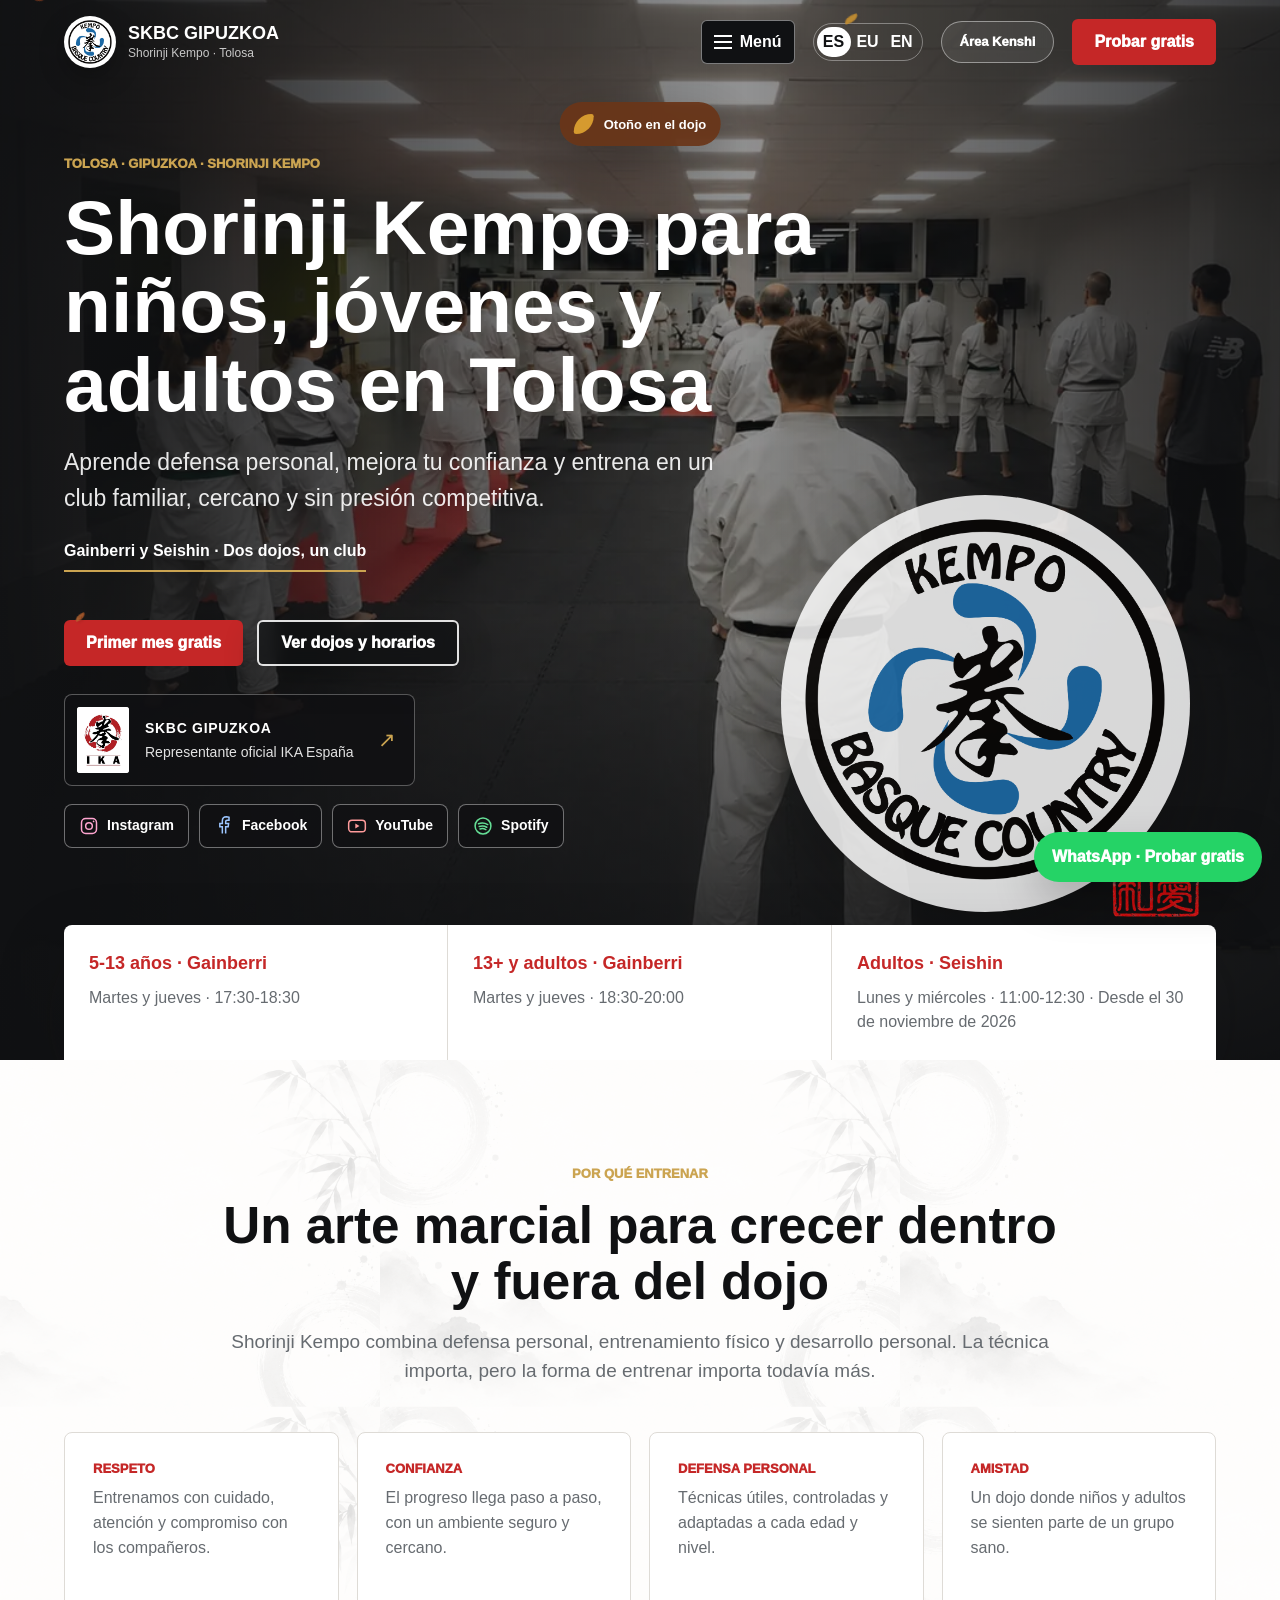
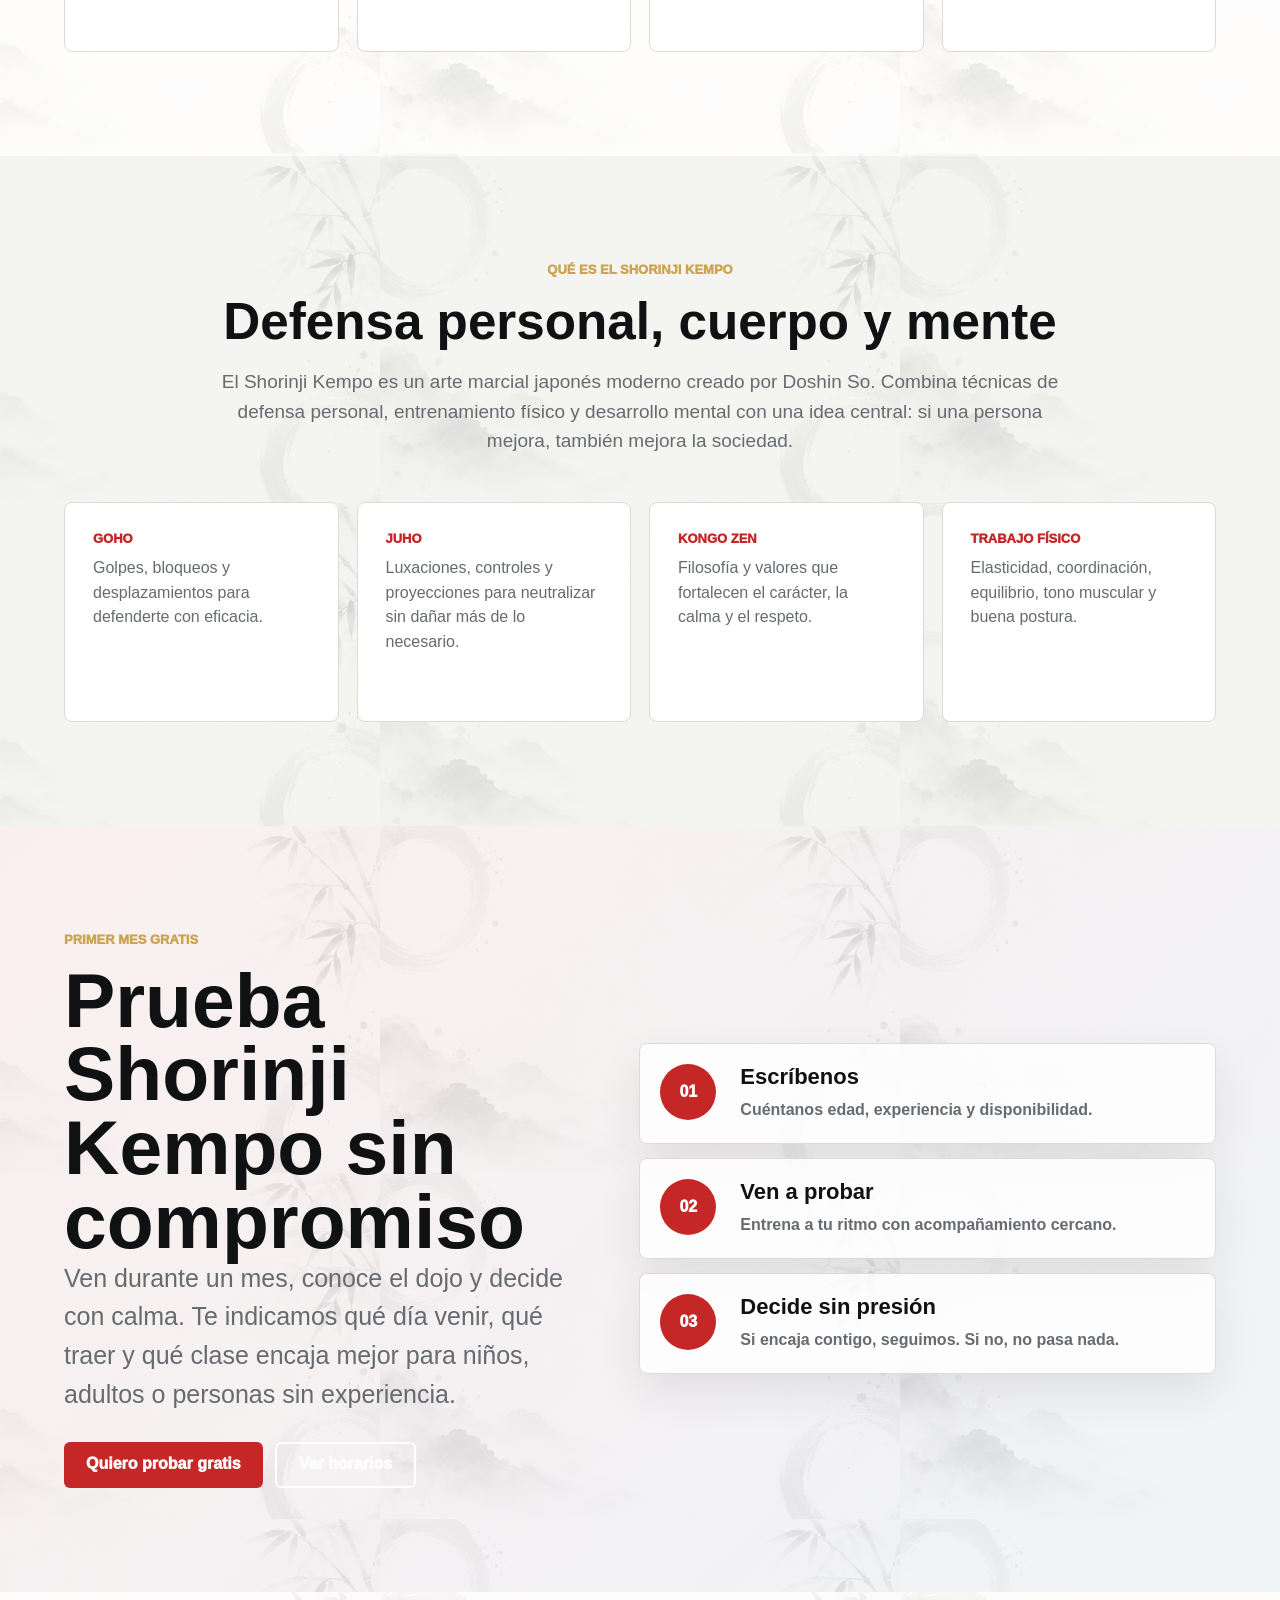
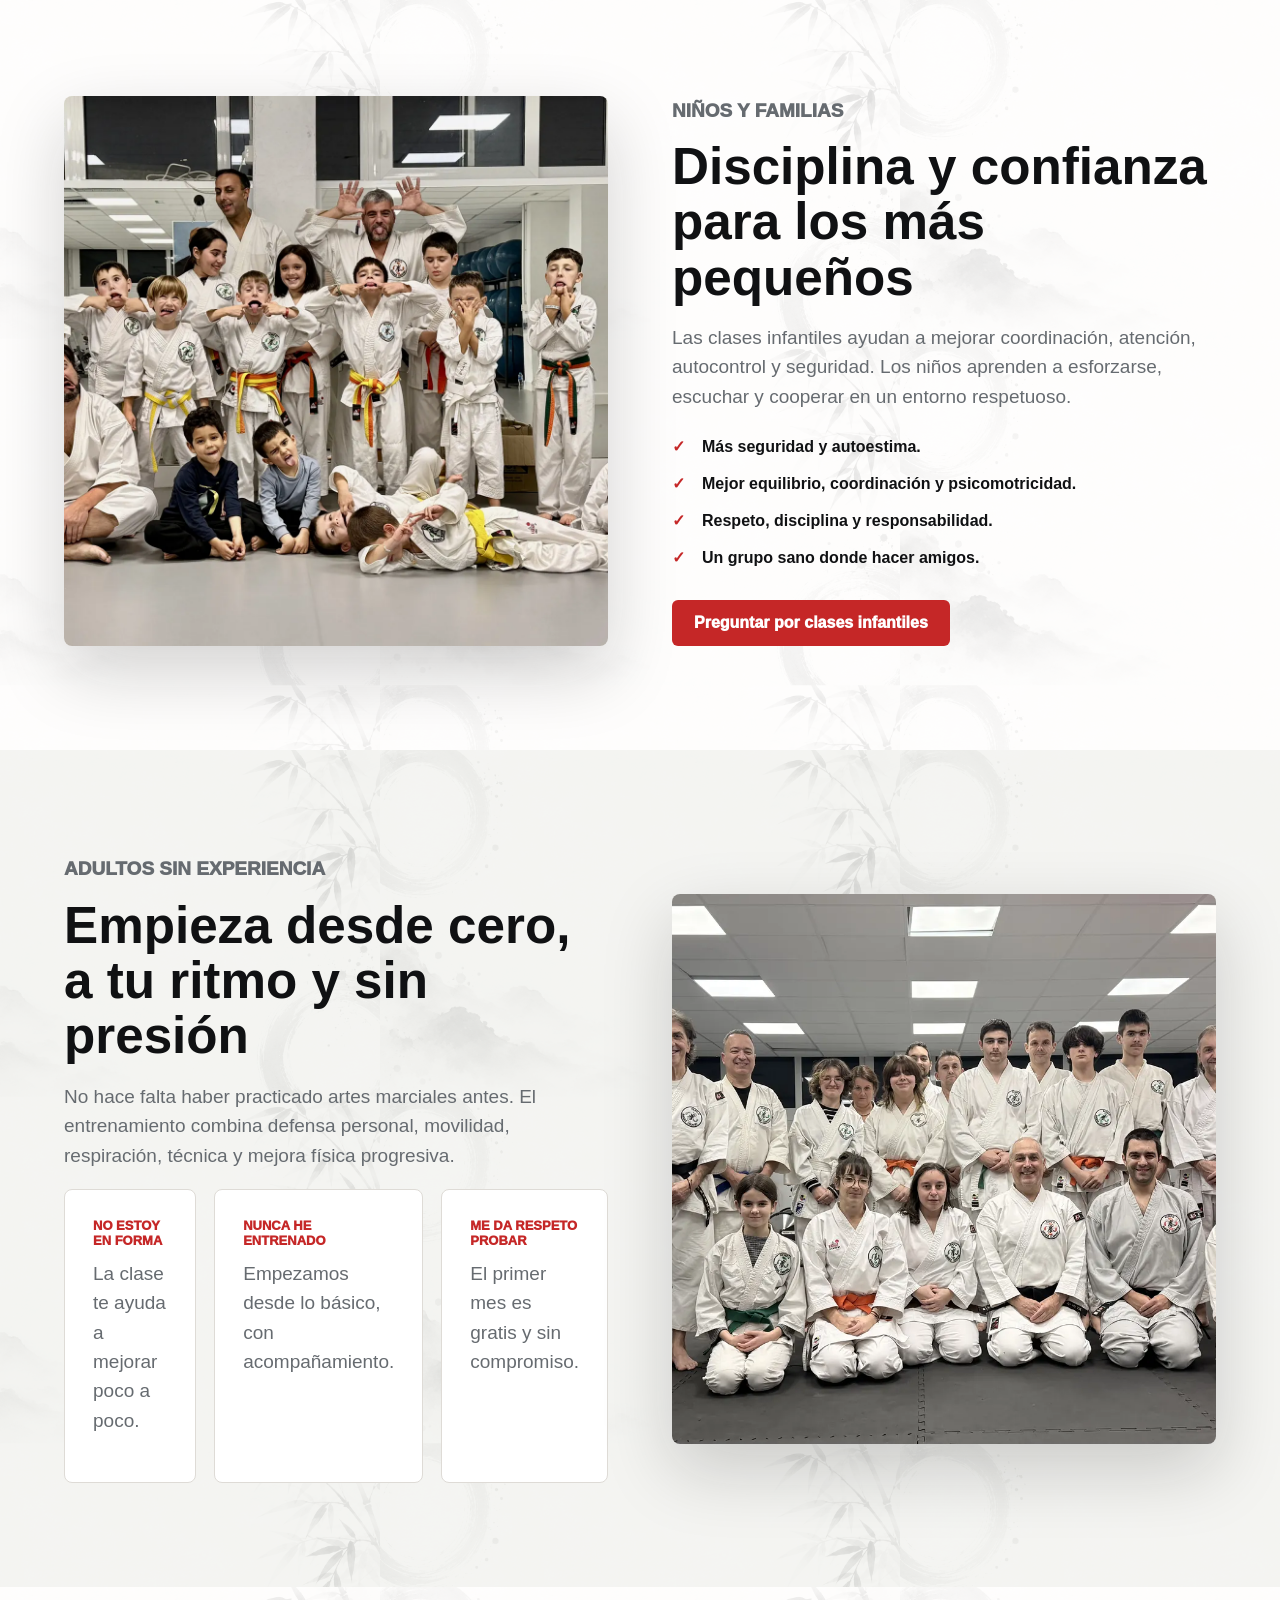
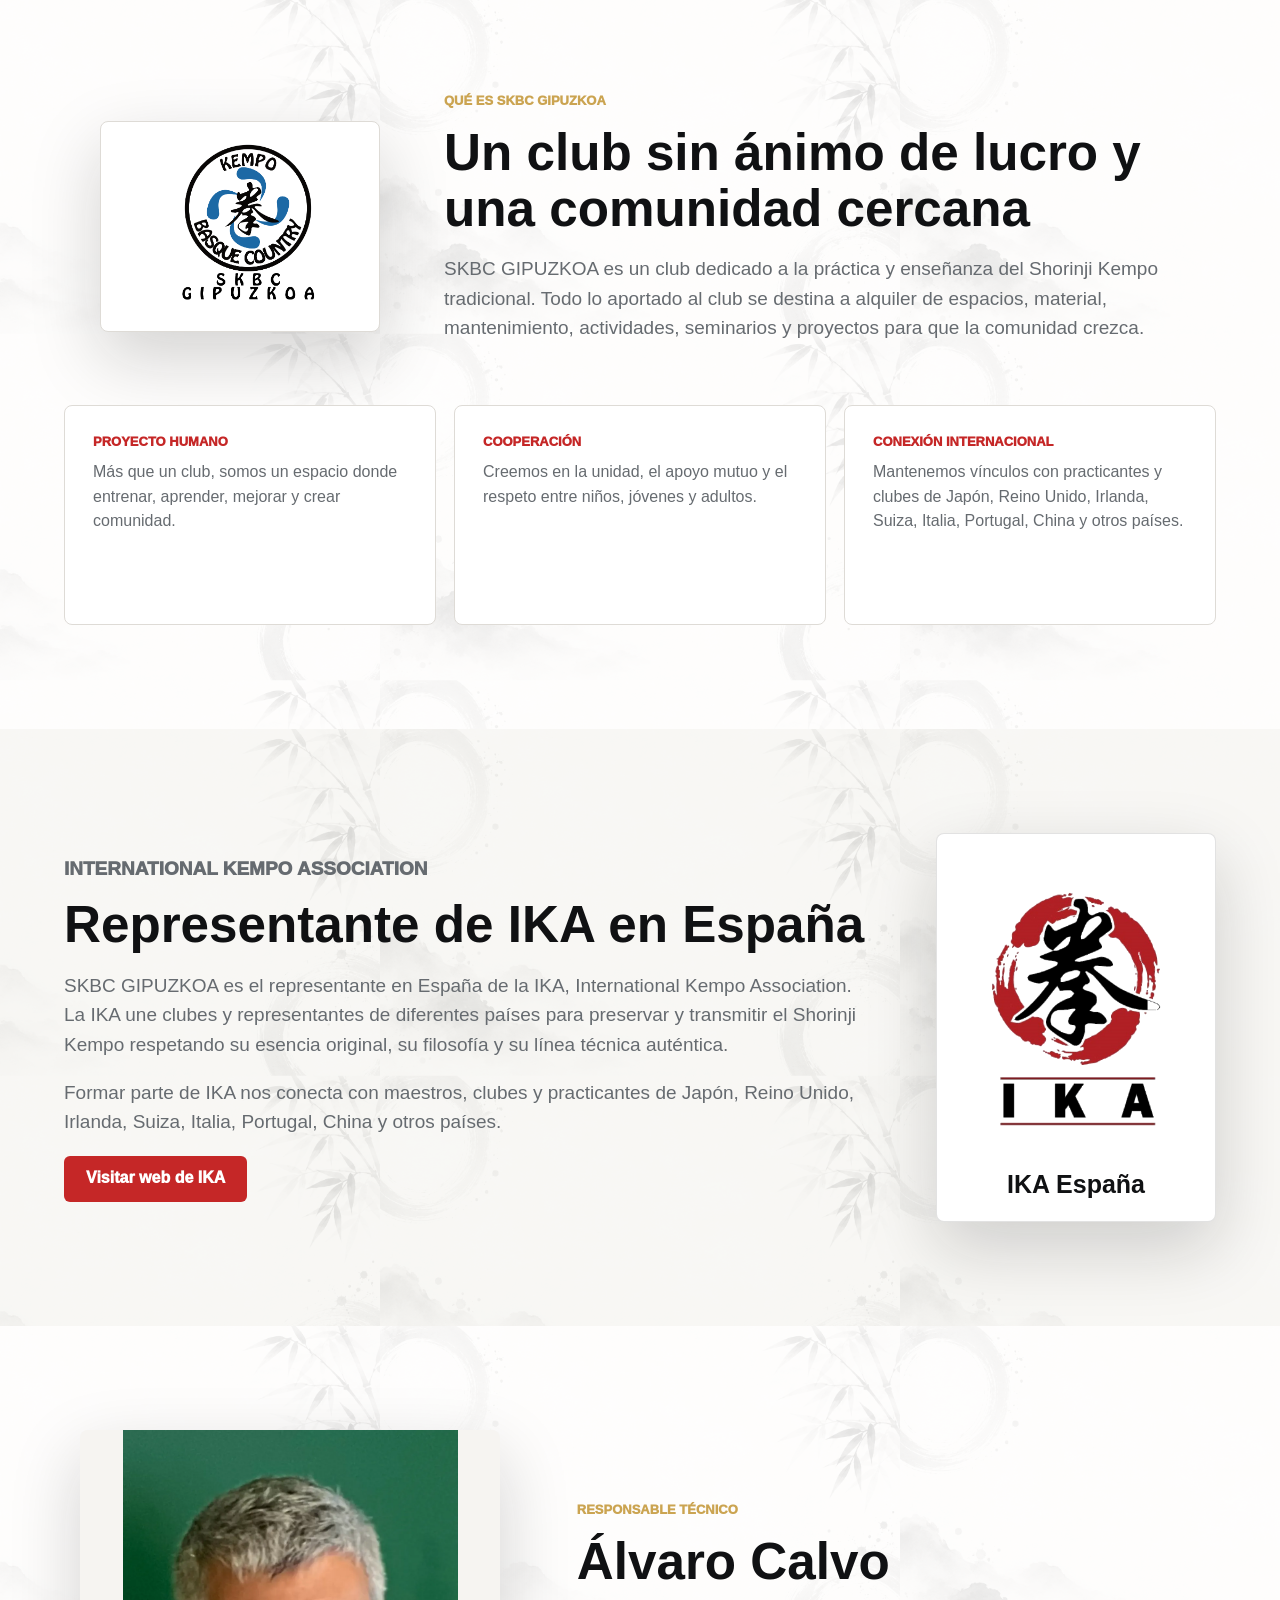
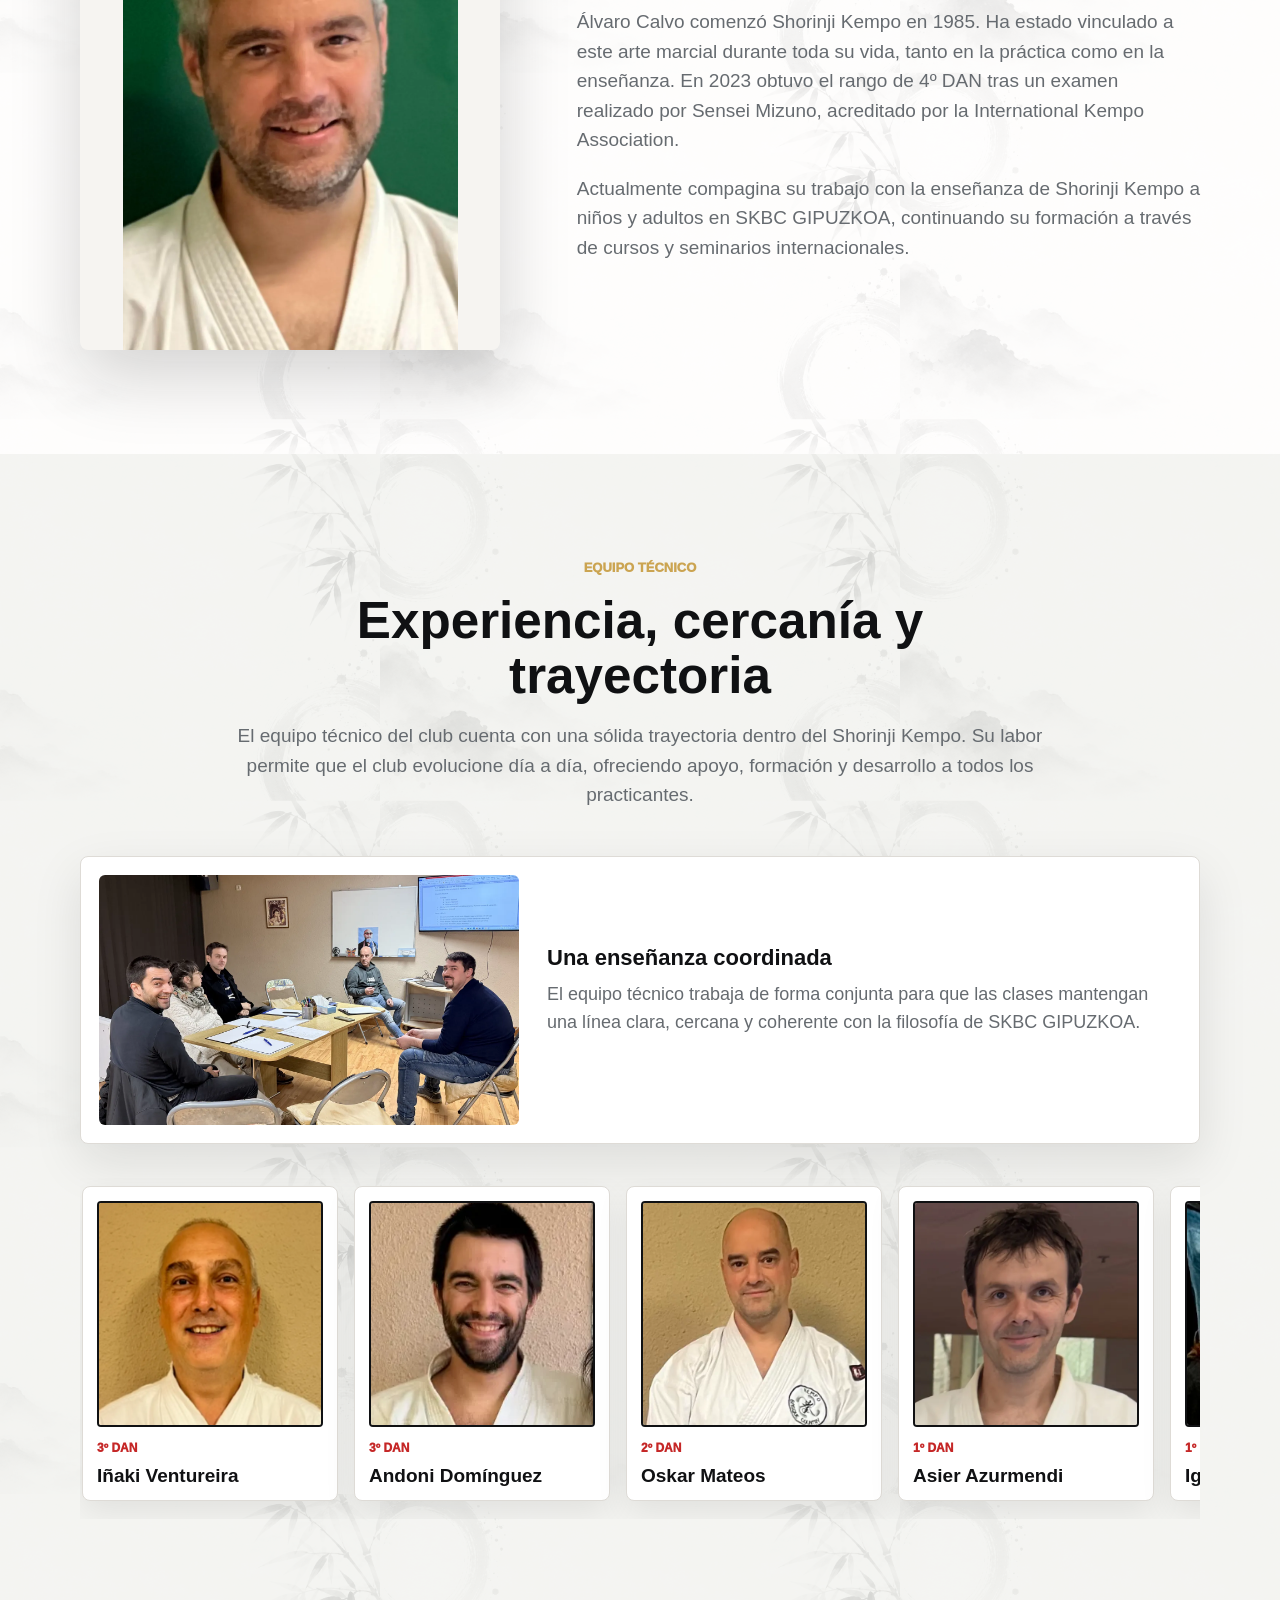
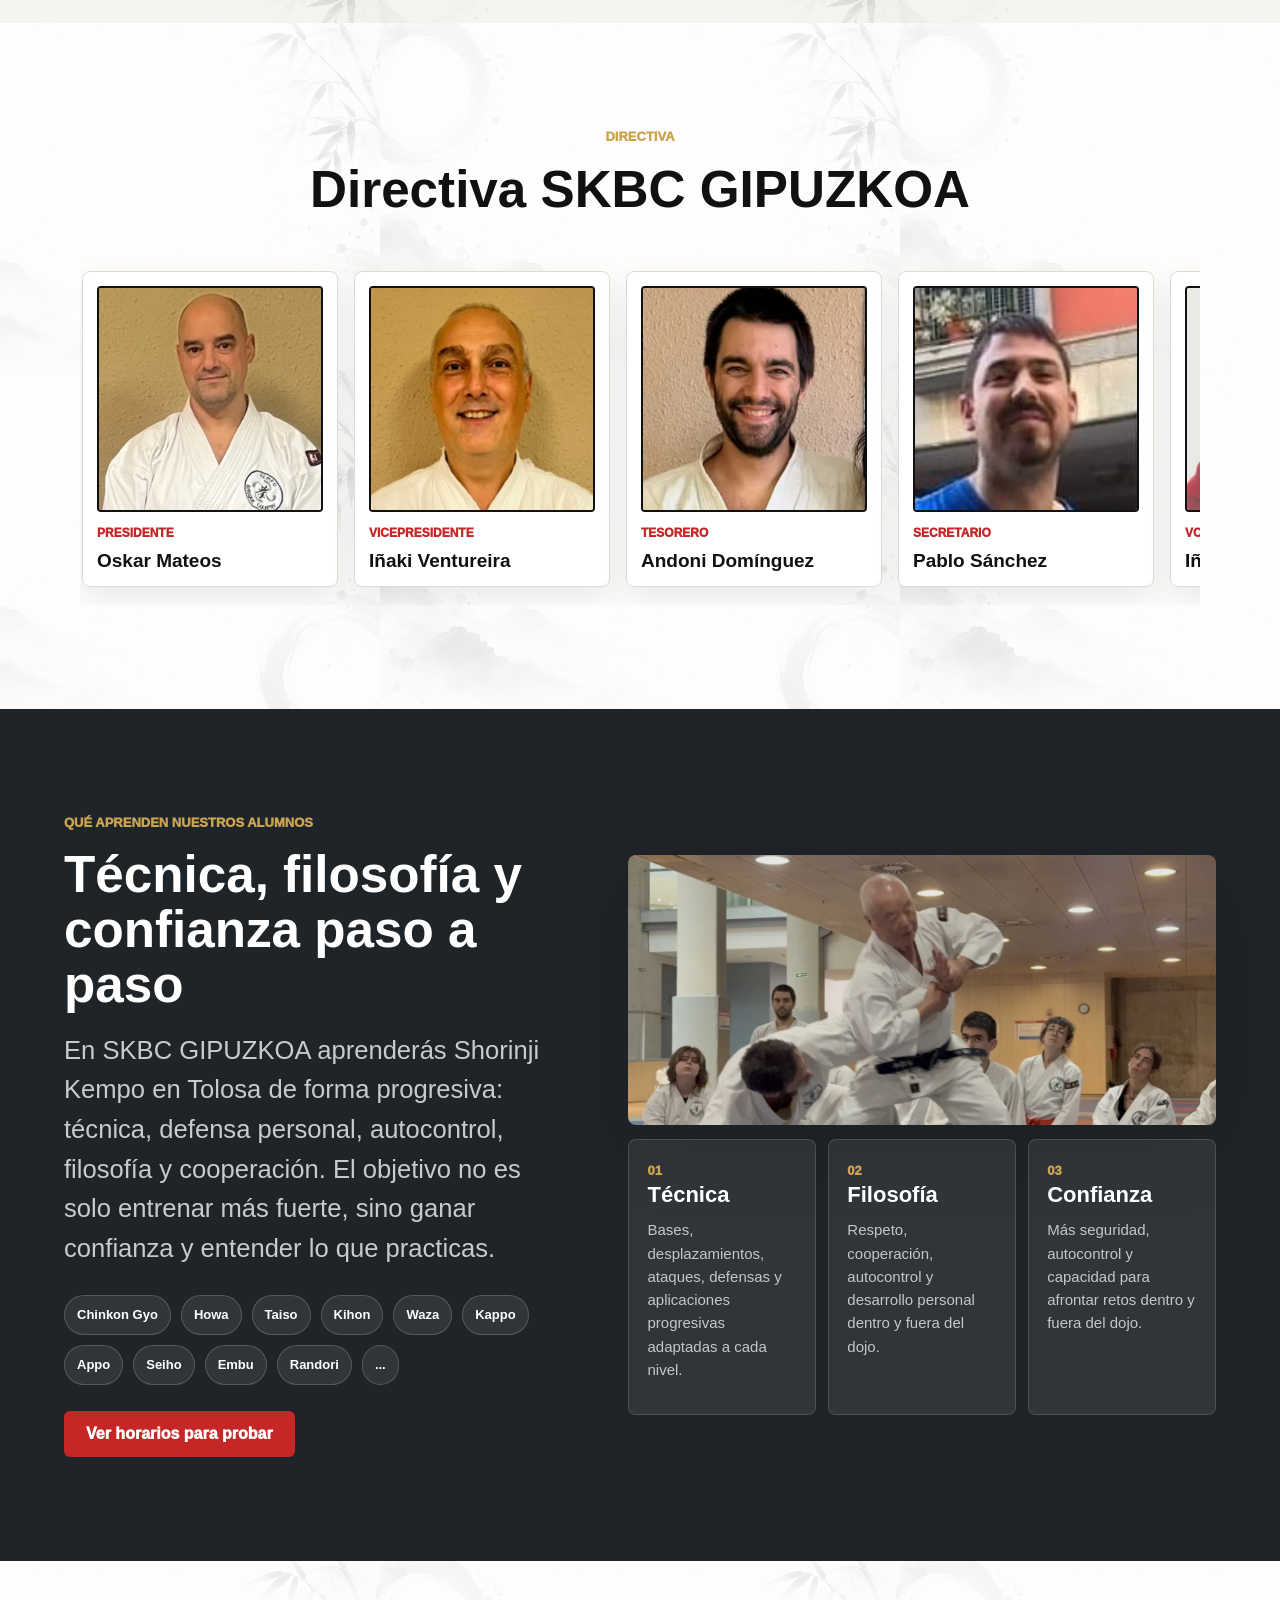
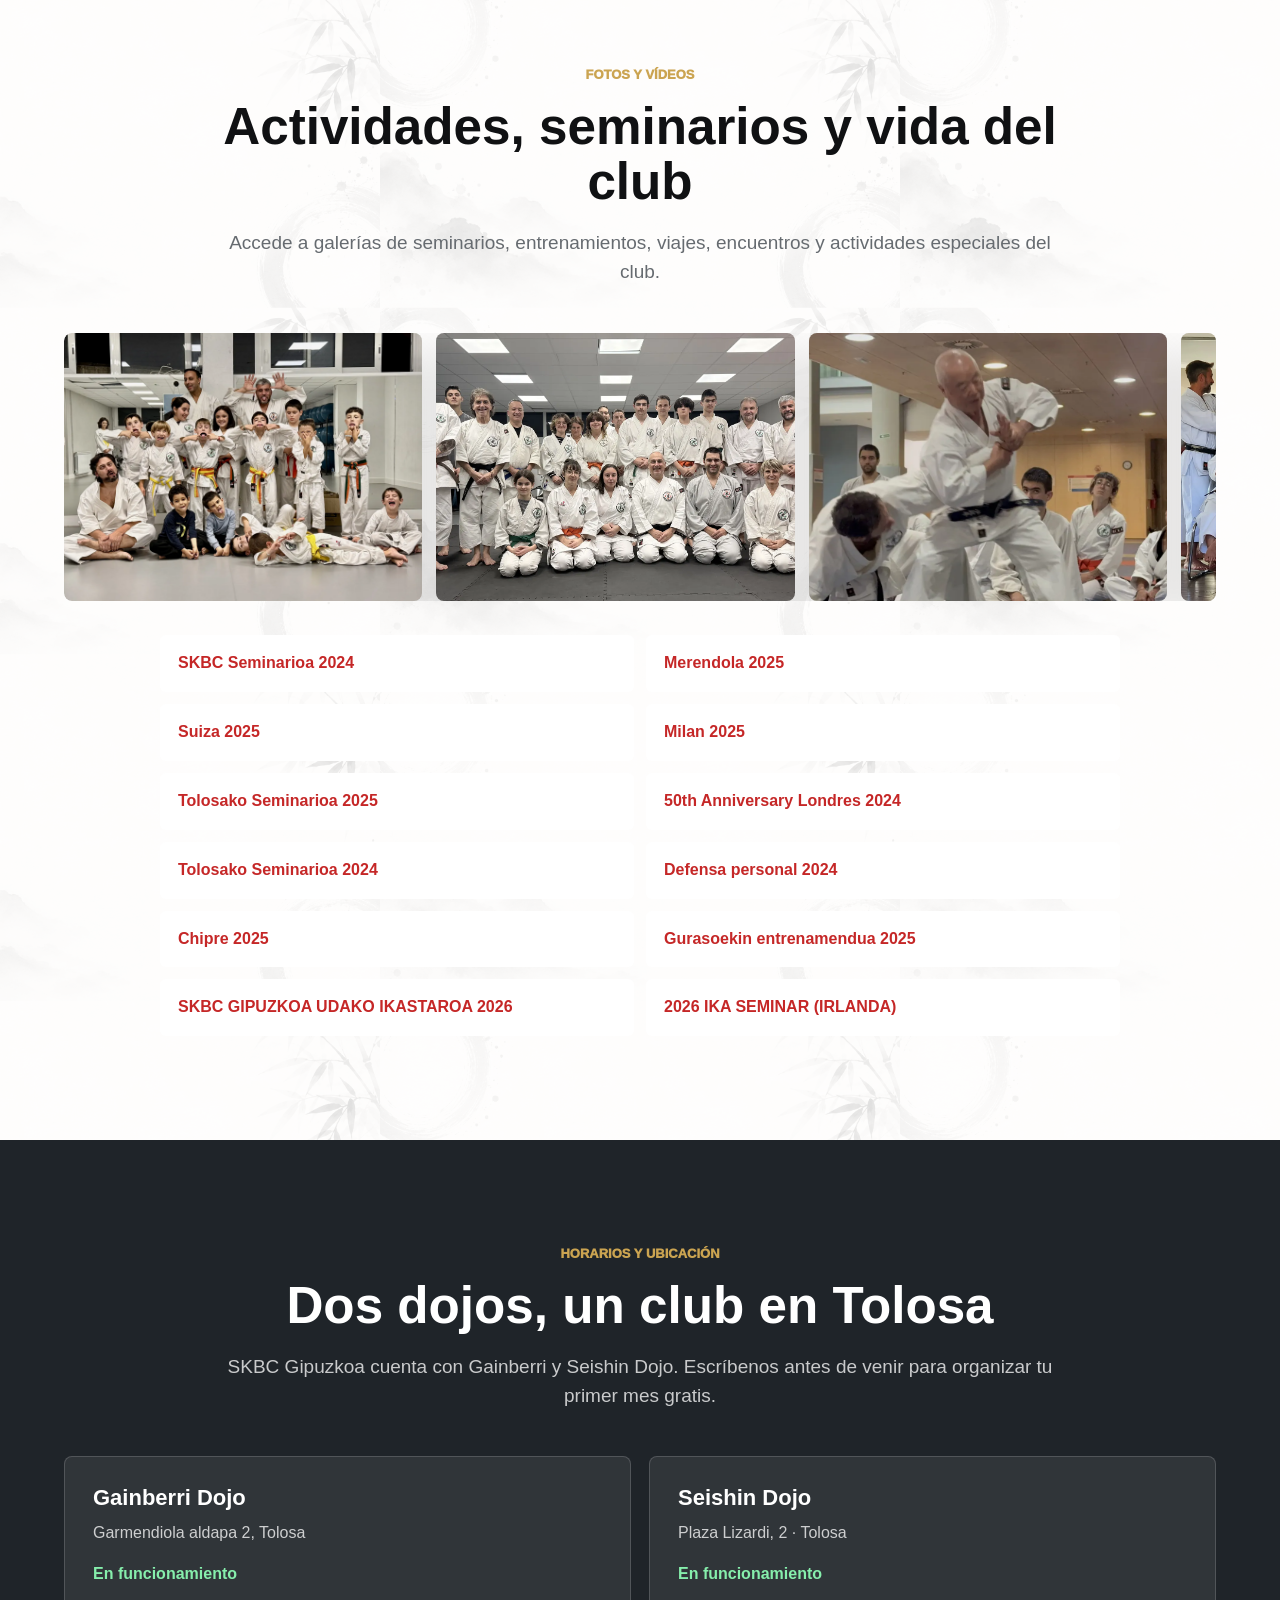
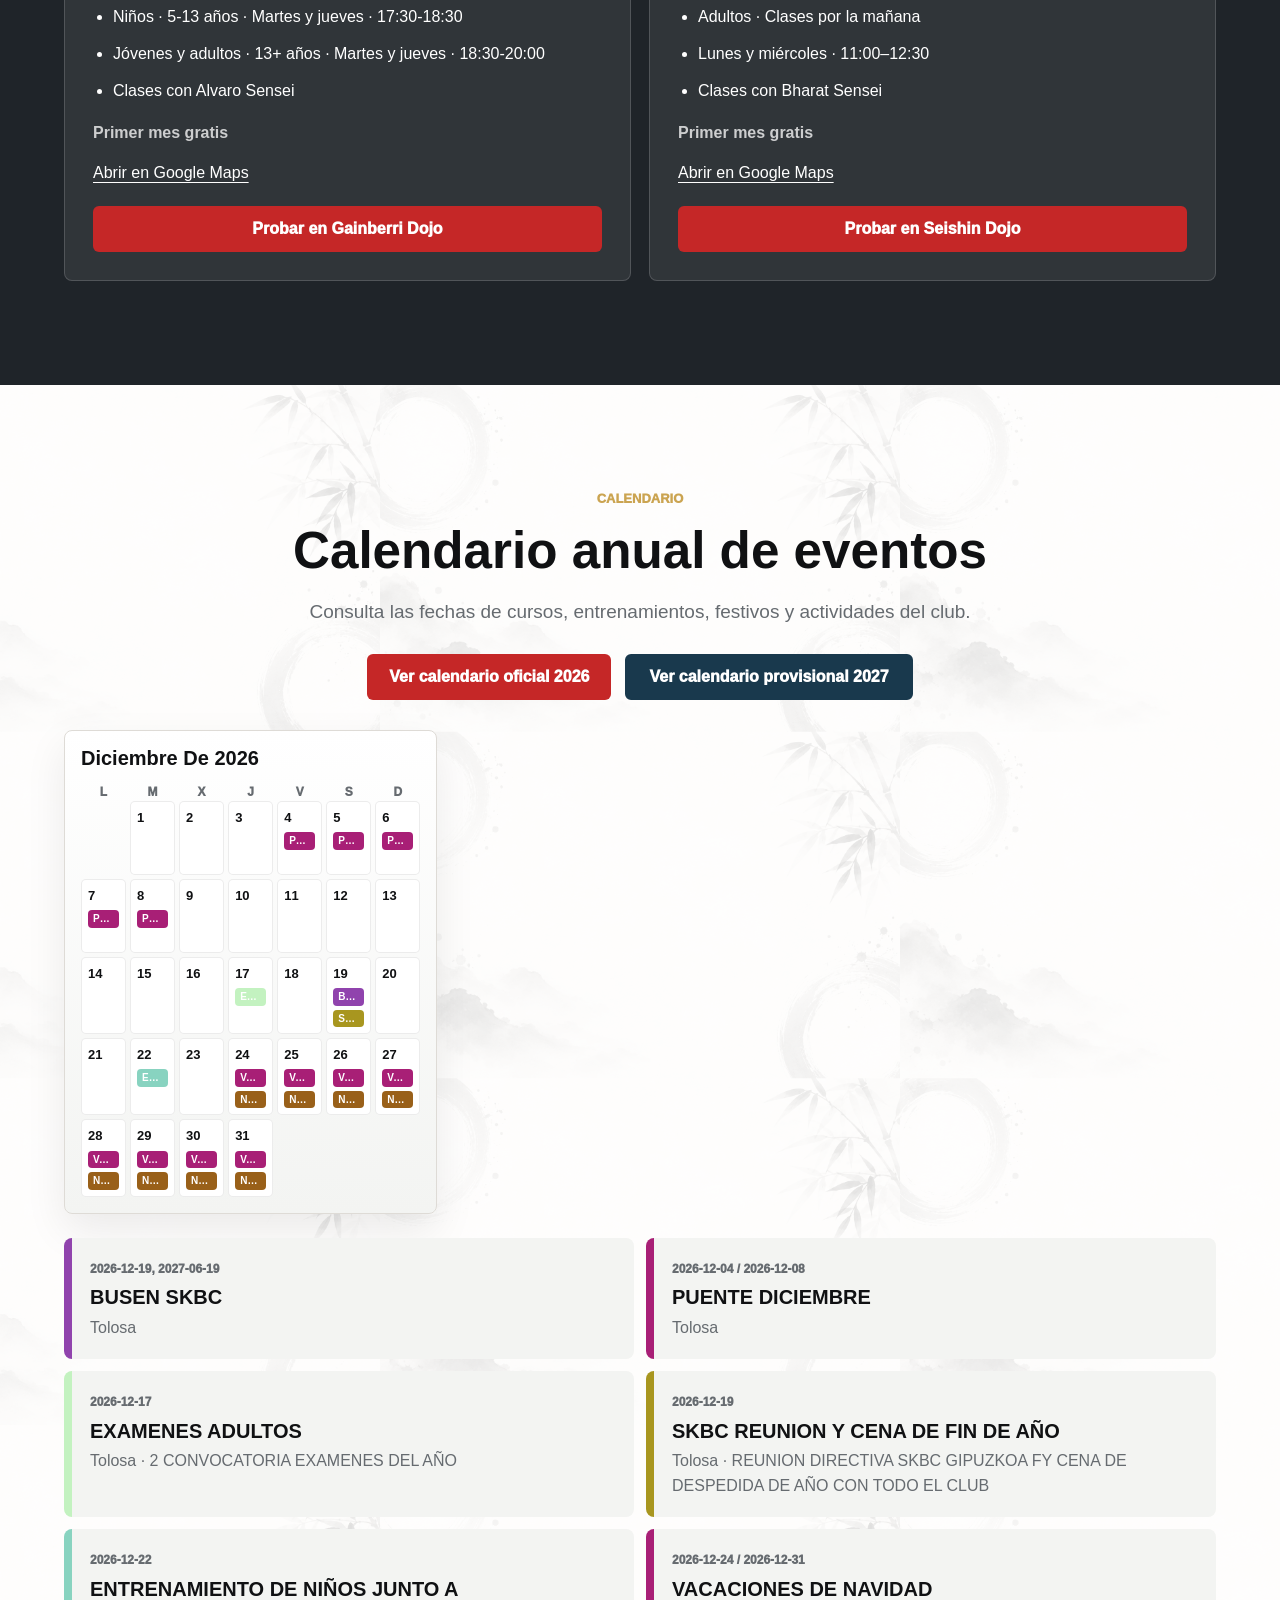
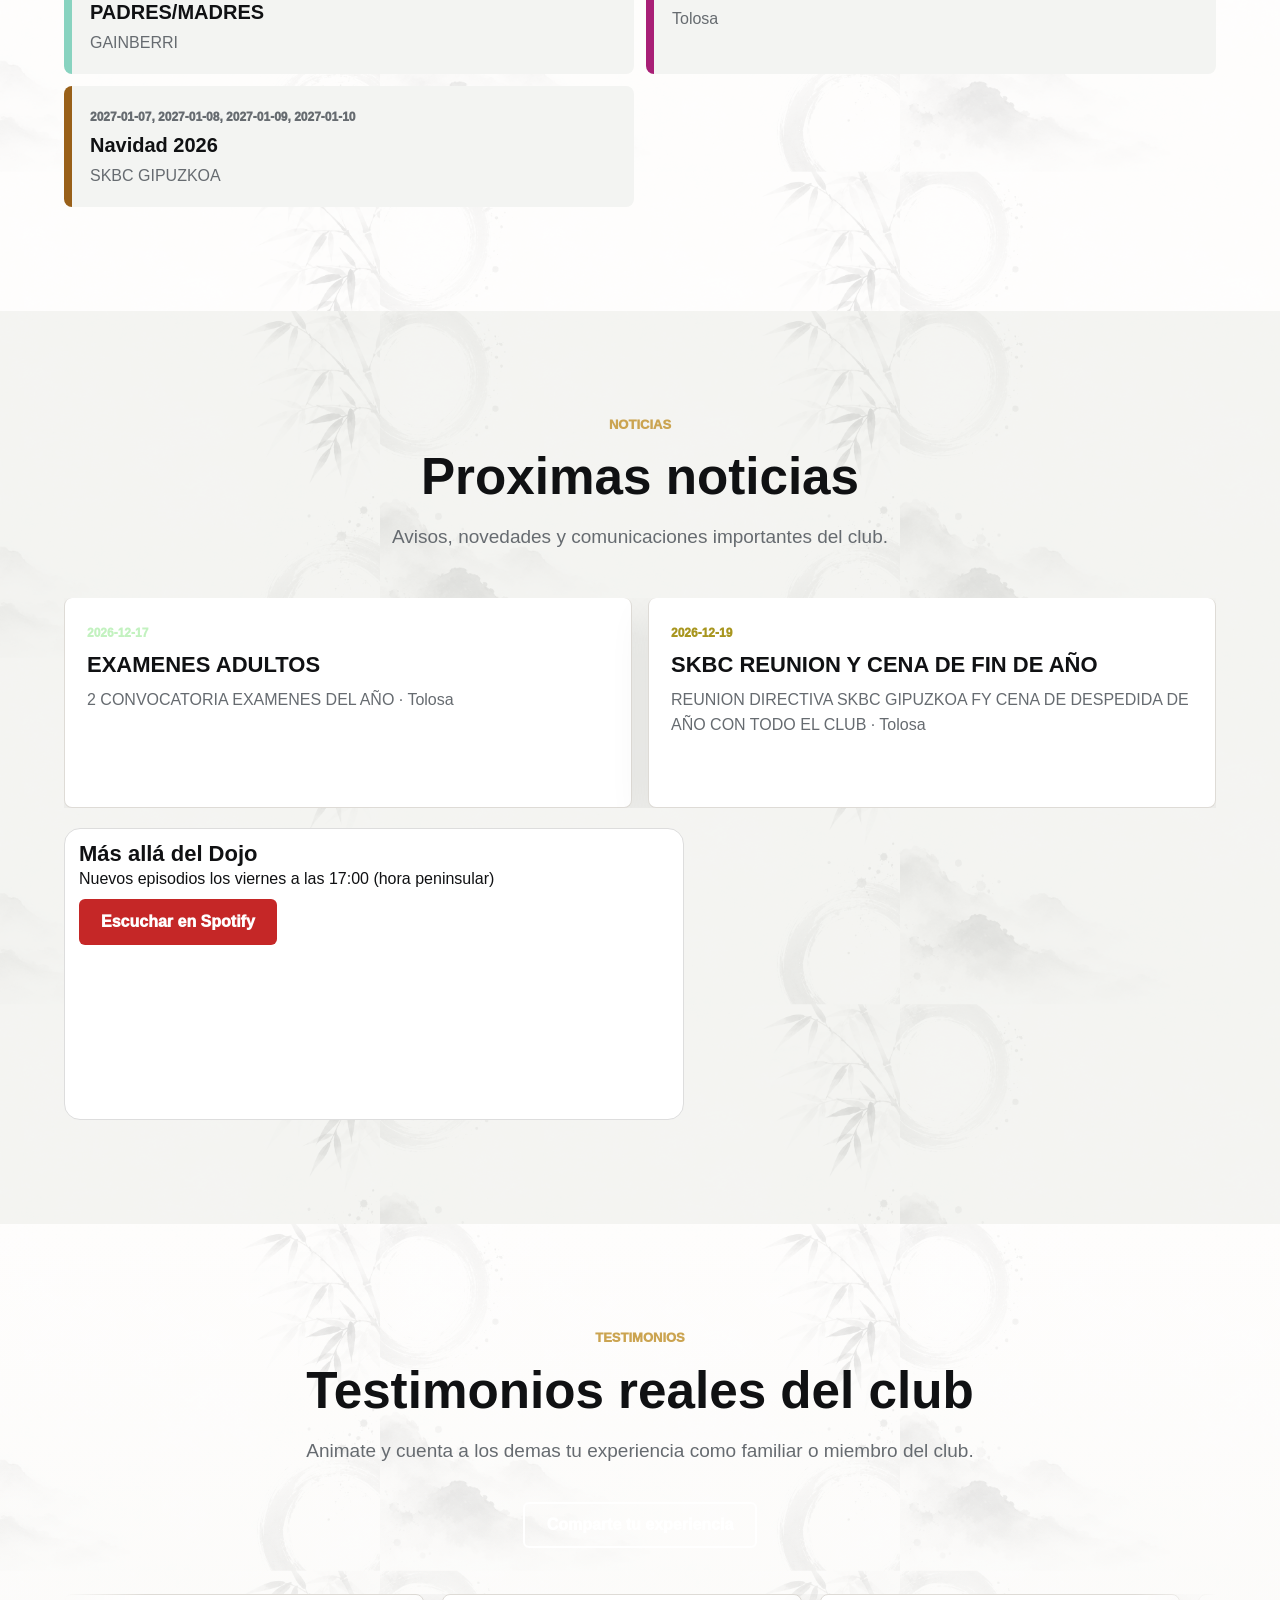
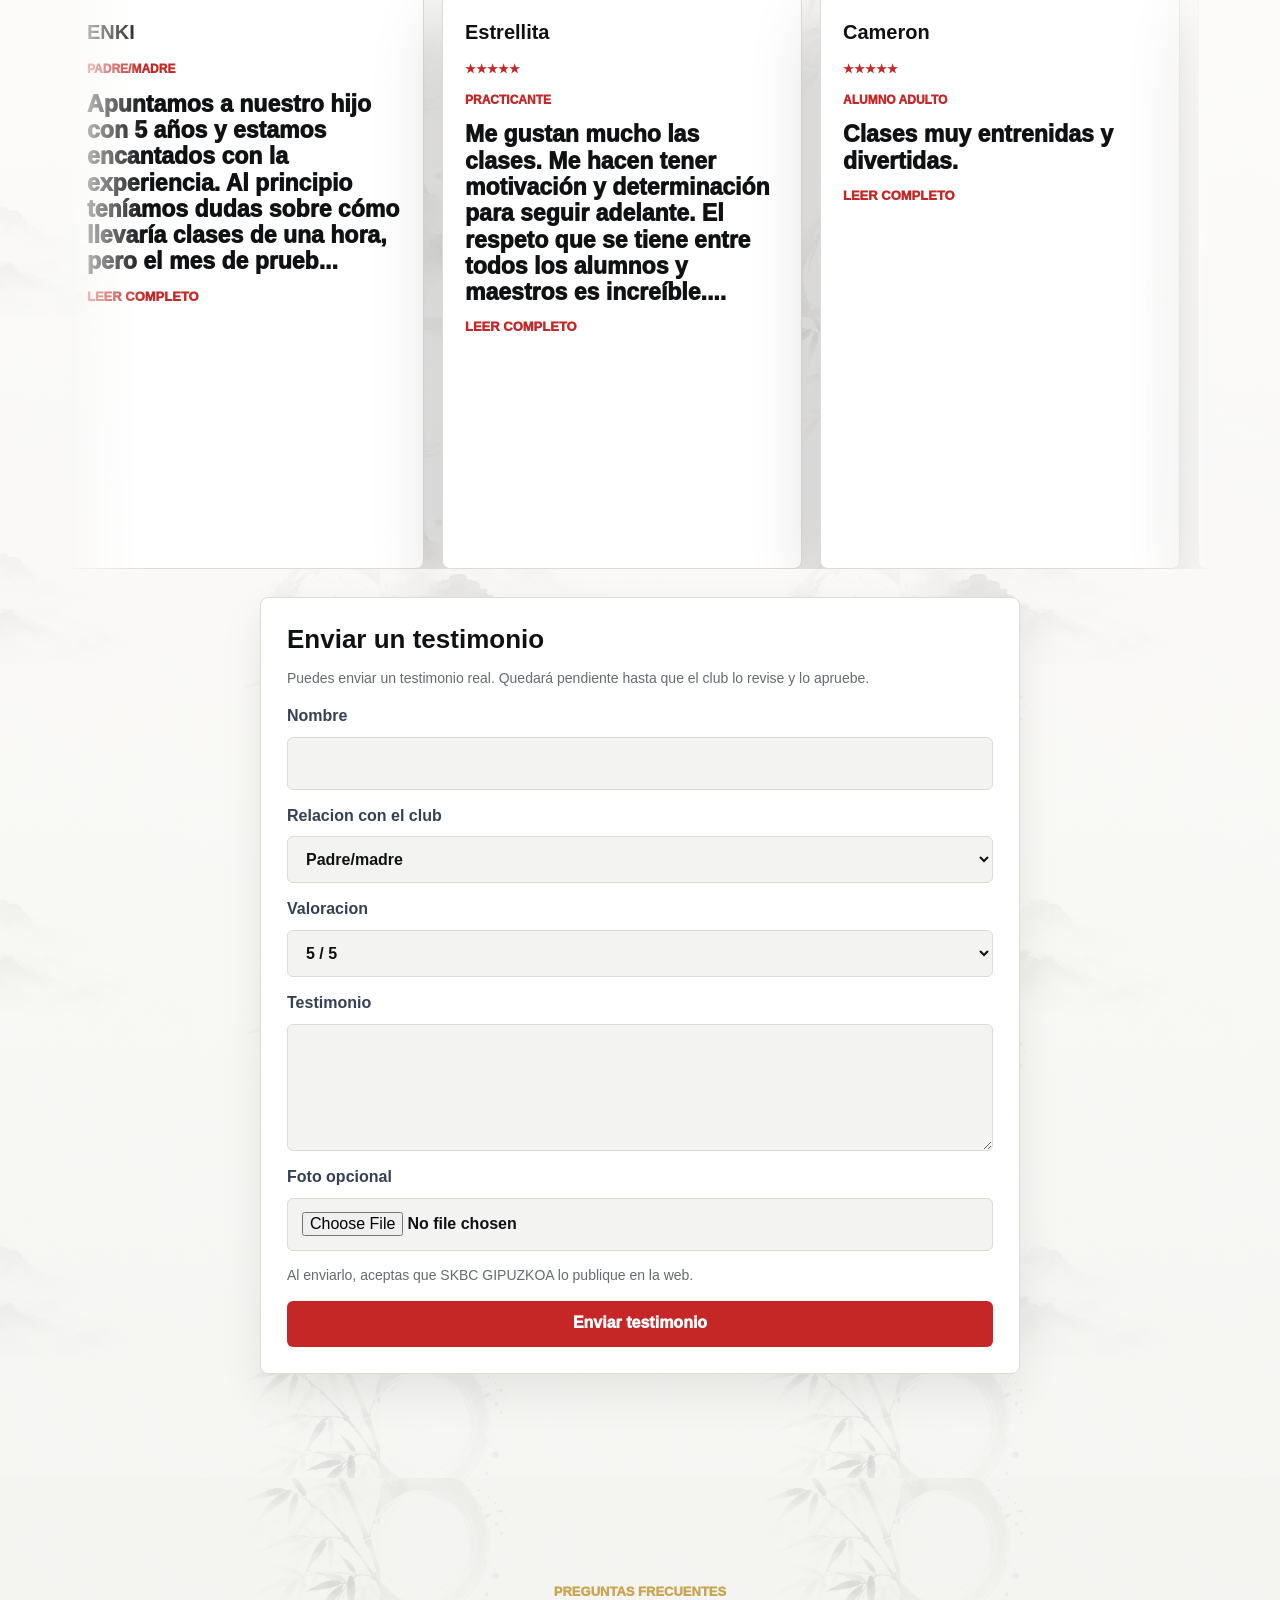
==== index.html @ f734a5b0 "Name the international day in the annual solidarity banner" ====
<!doctype html>
<html lang="es">
  <head>
    <meta charset="utf-8" />
    <meta name="viewport" content="width=device-width, initial-scale=1" />
    <title>Shorinji Kempo en Tolosa | Artes marciales y defensa personal</title>
    <meta name="description" content="Clases de Shorinji Kempo, artes marciales y defensa personal en Tolosa para niños, jóvenes y adultos. Primer mes gratis para probar sin compromiso." />
    <meta name="robots" content="index,follow,max-image-preview:large" />
    <link rel="canonical" href="https://www.skbcgipuzkoa.com/" />
    <link rel="alternate" hreflang="es" href="https://www.skbcgipuzkoa.com/" />
    <link rel="alternate" hreflang="eu" href="https://www.skbcgipuzkoa.com/?lang=eu" />
    <link rel="alternate" hreflang="en" href="https://www.skbcgipuzkoa.com/?lang=en" />
    <link rel="alternate" hreflang="x-default" href="https://www.skbcgipuzkoa.com/" />
    <meta property="og:type" content="website" />
    <meta property="og:locale" content="es_ES" />
    <meta property="og:site_name" content="SKBC GIPUZKOA" />
    <meta property="og:title" content="Shorinji Kempo en Tolosa | SKBC GIPUZKOA" />
    <meta property="og:description" content="Clases de Shorinji Kempo, artes marciales y defensa personal en Tolosa para niños, jóvenes y adultos. Primer mes gratis." />
    <meta property="og:url" content="https://www.skbcgipuzkoa.com/" />
    <meta property="og:image" content="https://www.skbcgipuzkoa.com/assets/logo-skbc-full.png" />
    <meta name="twitter:card" content="summary_large_image" />
    <meta name="twitter:title" content="Shorinji Kempo en Tolosa | SKBC GIPUZKOA" />
    <meta name="twitter:description" content="Clases de Shorinji Kempo, artes marciales y defensa personal en Tolosa para niños, jóvenes y adultos. Primer mes gratis." />
    <meta name="twitter:image" content="https://www.skbcgipuzkoa.com/assets/logo-skbc-full.png" />
    <link rel="icon" href="assets/logo-skbc.png" />
    <link rel="apple-touch-icon" href="assets/logo-skbc.png" />
    <link rel="preload" as="image" href="assets/optimized/1780955986965-chatgpt-image-8-jun-2026-23-59-12.webp" />
    <link rel="stylesheet" href="styles.css?v=20261125-violencia-genero" />
    <script type="application/ld+json" id="structured-data">
      {
        "@context": "https://schema.org",
        "@type": ["SportsActivityLocation", "LocalBusiness"],
        "@id": "https://www.skbcgipuzkoa.com/#club",
        "name": "SKBC GIPUZKOA",
        "alternateName": "Kempo Basque Country Gipuzkoa",
        "description": "Club de Shorinji Kempo en Tolosa, Gipuzkoa, con clases para niños, jóvenes y adultos. Primer mes gratis para probar sin compromiso.",
        "url": "https://www.skbcgipuzkoa.com/",
        "logo": "https://www.skbcgipuzkoa.com/assets/logo-skbc.png",
        "image": "https://www.skbcgipuzkoa.com/assets/logo-skbc-full.png",
        "telephone": "+34 657 701 165",
        "sport": "Shorinji Kempo",
        "address": {
          "@type": "PostalAddress",
          "streetAddress": "Garmendiola aldapa 2",
          "addressLocality": "Tolosa",
          "addressRegion": "Gipuzkoa",
          "addressCountry": "ES"
        },
        "areaServed": ["Tolosa", "Gipuzkoa", "Euskadi", "España"],
        "sameAs": [
          "https://www.instagram.com/skbc_gipuzkoa/",
          "https://www.facebook.com/100094925771992",
          "https://www.youtube.com/@SKBCGIPUZKOA"
        ],
        "knowsAbout": ["Shorinji Kempo", "artes marciales", "defensa personal", "clases infantiles", "disciplina", "respeto"]
      }
    </script>
    <script>
      document.write('<script src="content.js?v=' + Date.now() + '"><\/script>');
    </script>
    <script src="feeds/social-feed.js"></script>
  </head>
  <body>
    <header class="topbar">
      <a class="brand" href="#inicio">
        <span class="brand-mark"><img src="assets/logo-skbc.png" alt="Logo SKBC GIPUZKOA" /></span>
        <span><strong>SKBC GIPUZKOA</strong><small>Shorinji Kempo · Tolosa</small></span>
      </a>
      <button class="menu-button" type="button" aria-controls="main-navigation" aria-expanded="false"><span class="menu-icon" aria-hidden="true"></span><span class="menu-label">Men&uacute;</span></button>
      <nav id="main-navigation" class="main-nav" hidden aria-label="Menú principal"></nav>
      <div class="language-switch" aria-label="Idiomas">
        <a href="/" data-lang="es" lang="es" aria-label="Español">ES</a>
        <a href="/?lang=eu" data-lang="eu" lang="eu" aria-label="Euskara">EU</a>
        <a href="/?lang=en" data-lang="en" lang="en" aria-label="English">EN</a>
      </div>
      <button class="kenshi-access" type="button" data-open-kenshi>Área Kenshi</button>
      <a class="nav-cta" data-whatsapp="general" target="_blank" rel="noreferrer"></a>
    </header>

    <main id="app"></main>
    <div class="profile-modal" id="profileModal" aria-hidden="true">
      <div class="profile-modal__panel" role="dialog" aria-modal="true" aria-labelledby="profileTitle">
        <button class="profile-modal__close" type="button" aria-label="Cerrar ficha">×</button>
        <div class="profile-modal__content">
          <img id="profileImage" alt="" hidden />
          <p class="eyebrow" id="profileRole"></p>
          <h2 id="profileTitle"></h2>
          <p id="profileText"></p>
        </div>
      </div>
    </div>

    <div class="profile-modal testimonial-modal" id="testimonialModal" aria-hidden="true">
      <div class="profile-modal__panel testimonial-modal__panel" role="dialog" aria-modal="true" aria-labelledby="testimonialModalName">
        <button class="testimonial-modal__close profile-modal__close" type="button" aria-label="Cerrar testimonio">×</button>
        <div class="profile-modal__content testimonial-modal__content">
          <img id="testimonialModalImage" alt="" hidden />
          <p class="eyebrow" id="testimonialModalRole"></p>
          <h2 id="testimonialModalName"></h2>
          <div id="testimonialModalStars"></div>
          <p id="testimonialModalText"></p>
        </div>
      </div>
    </div>

    <div class="profile-modal gallery-modal" id="galleryModal" aria-hidden="true">
      <div class="gallery-modal__panel" role="dialog" aria-modal="true" aria-label="Foto ampliada">
        <button class="gallery-modal__close profile-modal__close" type="button" aria-label="Cerrar foto">×</button>
        <img id="galleryModalImage" alt="" />
      </div>
    </div>

    <div class="profile-modal kenshi-modal" id="kenshiModal" aria-hidden="true">
      <div class="profile-modal__panel kenshi-modal__panel" role="dialog" aria-modal="true" aria-labelledby="kenshiModalTitle">
        <button class="kenshi-modal__close profile-modal__close" type="button" aria-label="Cerrar Área Kenshi">×</button>
        <div class="kenshi-modal__content">
          <div class="kenshi-modal__intro">
            <p class="eyebrow" id="kenshiModalEyebrow">Área privada</p>
            <h2 id="kenshiModalTitle">Área Kenshi SKBC</h2>
            <p id="kenshiModalText">Acceso privado para miembros con acceso habilitado por el club.</p>
          </div>
          <div class="kenshi-auth-tabs" role="tablist" aria-label="Área Kenshi">
            <button class="active" type="button" data-kenshi-tab="login">Entrar</button>
            <button type="button" data-kenshi-tab="register">Registrarme</button>
          </div>
          <form class="kenshi-auth-form active" data-kenshi-form="login">
            <label>Email<input name="email" type="email" autocomplete="email" required /></label>
            <label>Contraseña<input name="password" type="password" autocomplete="current-password" required /></label>
            <button class="button" type="submit">Entrar</button>
          </form>
          <form class="kenshi-auth-form" data-kenshi-form="register">
            <label>Nombre y apellidos<input name="full_name" autocomplete="name" required /></label>
            <label>Email<input name="email" type="email" autocomplete="email" required /></label>
            <label>Contraseña<input name="password" type="password" autocomplete="new-password" minlength="6" required /></label>
            <label>Teléfono<input name="phone" inputmode="tel" autocomplete="tel" /></label>
            <label>Relación con el club<input name="relationship" placeholder="Alumno/a, familia, antiguo alumno..." /></label>
            <label>Grado o nivel<input name="grade" /></label>
            <label>Mensaje<textarea name="message" rows="3"></textarea></label>
            <label class="skbc-antispam" aria-hidden="true" tabindex="-1">Deja este campo vacio<input name="website_url" tabindex="-1" autocomplete="off" /></label>
            <input type="hidden" name="form_started_at" value="0" />
            <button class="button" type="submit">Solicitar acceso</button>
          </form>
          <div class="kenshi-private-panel" hidden>
            <strong>Acceso Kenshi activo</strong>
            <p>Tu cuenta está aprobada. Aquí iremos añadiendo recursos, avisos internos, calendario ampliado y contenidos privados del club.</p>
          </div>
          <p class="kenshi-auth-status" aria-live="polite"></p>
        </div>
      </div>
    </div>

    <a class="whatsapp-float" data-whatsapp="general" target="_blank" rel="noreferrer"></a>

    <script type="module" src="merch-orders.js?v=1"></script>
    <script src="calendar-public.js?v=20261106"></script>
    <script src="app.js?v=20261125-dia-internacional"></script>
    <script defer src="seasonal-effects.js?v=20261019-layered-piles"></script>
  </body>
</html>
---- styles.css ----
﻿:root {
  --ink: #101113;
  --dark: #1f2429;
  --red: #c52727;
  --red-dark: #9f2020;
  --gold: #cba451;
  --paper: #ffffff;
  --soft: #f3f4f2;
  --line: #dedbd6;
  --muted: #666b70;
  --shadow: 0 26px 70px rgba(16, 17, 19, 0.18);
  --radius: 8px;
}

.skbc-antispam {
  position: absolute !important;
  left: -10000px !important;
  top: auto !important;
  width: 1px !important;
  height: 1px !important;
  overflow: hidden !important;
  opacity: 0 !important;
  pointer-events: none !important;
}

[data-theme="azul"] {
  --ink: #101923;
  --dark: #162332;
  --red: #1f6fa9;
  --red-dark: #17547f;
  --gold: #c52727;
  --soft: #eef4f8;
  --line: #d5e0e8;
}

[data-theme="dojo"] {
  --ink: #171412;
  --dark: #26211d;
  --red: #b12f27;
  --red-dark: #8f241f;
  --gold: #bd9250;
  --soft: #f4f0ea;
  --line: #ded3c3;
}

[data-theme="clara"] {
  --ink: #111827;
  --dark: #20242a;
  --red: #c52727;
  --red-dark: #9f2020;
  --gold: #1f6fa9;
  --soft: #f7f8fa;
  --line: #e0e4ea;
}

* { box-sizing: border-box; }
html { scroll-behavior: smooth; }
body {
  margin: 0;
  color: var(--ink);
  background: var(--paper);
  font-family: Inter, "Segoe UI", Arial, sans-serif;
  line-height: 1.55;
}
a { color: inherit; text-decoration: none; }
button, input, select, textarea { font: inherit; }

[data-decorative-background]:not([data-decorative-background="none"]) .section {
  position: relative;
  isolation: isolate;
}

[data-decorative-background]:not([data-decorative-background="none"]) .section::after {
  position: absolute;
  inset: 0;
  z-index: 0;
  content: "";
  opacity: var(--decorative-bg-opacity, 0.08);
  pointer-events: none;
  background-repeat: repeat;
  background-position: var(--decorative-bg-position, center top);
  background-size: var(--decorative-bg-size, 520px);
}

[data-decorative-background]:not([data-decorative-background="none"]) .section > * {
  position: relative;
  z-index: 1;
}

[data-decorative-scope="soft"] .section:not(.soft)::after,
[data-decorative-scope="light"] .section.dark::after,
[data-decorative-scope="light"] .section.media-bg::after {
  display: none;
}

[data-decorative-background="paper"] .section::after {
  background-image:
    linear-gradient(115deg, rgba(255, 255, 255, 0.82), rgba(238, 234, 224, 0.42) 48%, rgba(255, 255, 255, 0.72)),
    repeating-linear-gradient(82deg, rgba(16, 17, 19, 0.18) 0 1px, transparent 1px 34px),
    repeating-linear-gradient(8deg, rgba(203, 164, 81, 0.16) 0 1px, transparent 1px 52px);
  background-size: 100% 100%, 220px 220px, 280px 280px;
}

[data-decorative-background="kanji"] .section::after {
  background-image:
    url("assets/logo-skbc-full.png"),
    radial-gradient(circle at 24% 30%, rgba(31, 111, 169, 0.34), transparent 26%),
    radial-gradient(circle at 78% 68%, rgba(197, 39, 39, 0.26), transparent 28%);
  background-size: min(360px, var(--decorative-bg-size, 520px)) auto, 620px 620px, 680px 680px;
  background-repeat: no-repeat, repeat, repeat;
}

[data-decorative-background="waves"] .section::after {
  background-image:
    radial-gradient(ellipse at 50% 120%, transparent 0 48%, rgba(31, 111, 169, 0.8) 49% 51%, transparent 52%),
    radial-gradient(ellipse at 0% 120%, transparent 0 48%, rgba(31, 111, 169, 0.62) 49% 51%, transparent 52%),
    radial-gradient(ellipse at 100% 120%, transparent 0 48%, rgba(31, 111, 169, 0.62) 49% 51%, transparent 52%);
  background-size: 150px 72px;
}

[data-decorative-background="dojo"] .section::after {
  background-image:
    repeating-linear-gradient(90deg, rgba(16, 17, 19, 0.22) 0 1px, transparent 1px 96px),
    repeating-linear-gradient(0deg, rgba(203, 164, 81, 0.28) 0 1px, transparent 1px 64px),
    linear-gradient(135deg, rgba(197, 39, 39, 0.14), transparent 42%, rgba(31, 111, 169, 0.1));
  background-size: 100% 100%, 100% 100%, var(--decorative-bg-size, 520px);
}

[data-decorative-background="custom"] .section::after {
  background-image: var(--decorative-bg-image);
}

.seasonal-layer {
  position: fixed;
  inset: 0;
  z-index: 70;
  overflow: hidden;
  pointer-events: none;
}
.seasonal-layer span {
  position: absolute;
  top: -12vh;
  left: calc(var(--x) * 1%);
  width: var(--size);
  height: var(--size);
  opacity: 0.82;
  animation: seasonal-fall var(--duration) linear infinite;
  animation-delay: var(--delay);
  transform: translate3d(0, -12vh, 0);
}
.seasonal-layer--christmas span {
  border-radius: 50%;
  background: rgba(255, 255, 255, 0.94);
  box-shadow: 0 0 12px rgba(255, 255, 255, 0.62);
}
.seasonal-layer--autumn span {
  width: calc(var(--size) * 1.45);
  height: calc(var(--size) * 0.82);
  border-radius: 90% 12% 90% 12%;
  background: #b85c2a;
  box-shadow: 0 0 0 1px rgba(88, 45, 18, 0.12) inset;
}
.seasonal-layer--autumn span:nth-child(3n) { background: #d59a2f; }
.seasonal-layer--autumn span:nth-child(4n) { background: #8a3e20; }
.seasonal-layer--carnival span {
  border-radius: 2px;
  background: #2aa8d8;
  transform: rotate(12deg);
}
.seasonal-layer--carnival span:nth-child(3n) { background: #f4c542; }
.seasonal-layer--carnival span:nth-child(4n) { background: #d63b8c; }
.seasonal-layer--carnival span:nth-child(5n) { background: #4bbf73; }
[data-special-intensity="low"] .seasonal-layer span:nth-child(n+15) { display: none; }
[data-special-intensity="medium"] .seasonal-layer span:nth-child(n+30) { display: none; }
@keyframes seasonal-fall {
  0% { transform: translate3d(0, -12vh, 0) rotate(0deg); }
  100% { transform: translate3d(var(--drift), 112vh, 0) rotate(360deg); }
}

/* Physics particles live only in the fixed overlay, never inside page layout. */
.seasonal-layer--physics span {
  top: 0;
  left: 0;
  animation: none;
  transform-origin: center;
  will-change: transform;
}
.seasonal-layer--autumn span {
  background-image: linear-gradient(25deg, transparent 47%, rgba(80, 35, 10, .35) 49% 52%, transparent 54%),
    linear-gradient(140deg, rgba(255, 220, 120, .28), transparent 65%);
  filter: drop-shadow(1px 2px 1px rgba(30, 15, 0, .12));
}
.seasonal-layer--christmas span { box-shadow: 0 0 3px rgba(255, 255, 255, .35); }
@media (prefers-reduced-motion: reduce) {
  html:not([data-seasonal-motion="on"]) .seasonal-layer { display: none; }
}
[data-seasonal-motion="off"] .seasonal-layer { display: none; }
.seasonal-controls {
  position: fixed;
  z-index: 80;
  left: max(12px, env(safe-area-inset-left));
  bottom: calc(20px + env(safe-area-inset-bottom));
  max-width: 84px;
  pointer-events: none;
}
.seasonal-controls__panel {
  position: absolute;
  bottom: calc(100% + 8px);
  left: 0;
  display: flex;
  flex-wrap: wrap;
  gap: 6px;
  width: min(340px, calc(100vw - 24px));
  max-height: 50vh;
  overflow: auto;
  padding: 8px;
  border-radius: 12px;
  background: #24282d;
  box-shadow: 0 8px 24px rgba(0,0,0,.25);
}
.seasonal-controls:not([open]) .seasonal-controls__panel { display: none; }
.seasonal-controls summary { list-style: none; width: max-content; }
.seasonal-controls summary::-webkit-details-marker { display: none; }
.seasonal-controls button,
.seasonal-controls summary {
  pointer-events: auto;
  border: 1px solid rgba(255,255,255,.55);
  border-radius: 18px;
  background: #24282d;
  color: #fff;
  padding: 10px 12px;
  min-height: 44px;
  font-size: 12px;
  font-weight: 700;
  cursor: pointer;
}
.seasonal-controls button:disabled { opacity: .6; cursor: default; }
.seasonal-controls button:focus-visible,
.seasonal-controls summary:focus-visible { outline: 3px solid #c77dff; outline-offset: 2px; }
.seasonal-motion-status { flex-basis: 100%; color: #fff; font-size: 12px; background: #24282d; border-radius: 8px; padding: 8px 10px; }
.seasonal-motion-status:empty { display: none; }

.special-badge {
  position: fixed;
  left: 50%;
  top: clamp(88px, 8vw, 116px);
  z-index: 120;
  display: inline-flex;
  max-width: min(360px, calc(100vw - 28px));
  align-items: center;
  gap: 10px;
  padding: 12px 14px;
  border-radius: 999px;
  color: #fff;
  background: rgba(16, 17, 19, 0.9);
  box-shadow: 0 16px 44px rgba(0, 0, 0, 0.24);
  pointer-events: none;
  transform: translateX(-50%);
}
.special-badge span {
  flex: 0 0 auto;
  width: 20px;
  height: 20px;
  border-radius: 50%;
  background: var(--gold);
}
.special-badge strong {
  font-size: 13px;
  line-height: 1.2;
}
.special-badge--christmas { background: rgba(22, 77, 50, 0.94); }
.special-badge--christmas span {
  background:
    radial-gradient(circle at 50% 25%, #fff 0 18%, transparent 19%),
    linear-gradient(135deg, #fff 0 42%, transparent 43% 57%, #fff 58% 100%);
}
.special-badge--autumn { background: rgba(106, 54, 25, 0.94); }
.special-badge--autumn span { border-radius: 90% 12% 90% 12%; background: #d59a2f; }
.special-badge--carnival { background: rgba(24, 30, 40, 0.92); }
.special-badge--carnival span { background: conic-gradient(#f4c542, #d63b8c, #2aa8d8, #4bbf73, #f4c542); }
.special-badge--womensDay { background: rgba(94, 35, 151, 0.94); }
.special-badge--womensDay span {
  border: 3px solid #fff;
  background: transparent;
}
.logo-mourning, .logo-pink {
  position: absolute;
  z-index: 4;
  top: 8%;
  right: 12%;
  width: 23%;
  pointer-events: none;
  filter: drop-shadow(0 3px 3px rgba(0, 0, 0, 0.32));
}
.logo-mourning .mourning-ribbon { display: block; width: 100%; height: auto; }
.logo-mourning--brand { display: none; width: 35%; right: 0; top: 0; }
.logo-pink .pink-ribbon { display: block; width: 100%; height: auto; }
.logo-pink--brand { display: none; width: 35%; right: 0; top: 0; }
[data-mourning="true"] .logo-pink { right: auto; left: 12%; }
[data-mourning="true"] .logo-pink--brand { left: 0; }

[data-womens-day="true"] body::before {
  position: fixed;
  inset: 0;
  z-index: 3;
  content: "";
  background: linear-gradient(135deg, rgba(107, 42, 160, 0.12), rgba(190, 85, 210, 0.06));
  pointer-events: none;
}
[data-womens-day="true"] {
  --red: #7b2cbf;
  --red-dark: #5f218f;
  --gold: #c77dff;
}
[data-mourning="true"] .brand-mark {
  box-shadow: 0 0 0 4px rgba(0, 0, 0, 0.22), 0 10px 26px rgba(0, 0, 0, 0.26);
}

.topbar {
  position: fixed;
  inset: 0 0 auto;
  z-index: 50;
  display: grid;
  grid-template-columns: 1fr auto auto auto auto;
  gap: 18px;
  align-items: center;
  padding: 16px clamp(18px, 5vw, 70px);
  color: #fff;
  transition: background 180ms ease, box-shadow 180ms ease, padding 180ms ease;
}
.topbar.is-scrolled {
  padding-block: 10px;
  background: rgba(16, 17, 19, 0.95);
  box-shadow: 0 18px 44px rgba(0, 0, 0, 0.24);
  backdrop-filter: blur(12px);
}
.brand { display: inline-flex; align-items: center; gap: 12px; min-width: max-content; }
.brand-mark {
  position: relative;
  display: inline-flex;
  width: 52px;
  height: 52px;
  align-items: center;
  justify-content: center;
  overflow: hidden;
  border: 2px solid rgba(255, 255, 255, 0.72);
  border-radius: 50%;
  background: #fff;
  box-shadow: 0 10px 26px rgba(0, 0, 0, 0.26);
}
.brand-mark img { width: 92%; height: 92%; object-fit: contain; }
.brand strong, .brand small { display: block; line-height: 1.05; }
.brand strong { font-size: 18px; }
.brand small { margin-top: 4px; color: rgba(255, 255, 255, 0.76); font-size: 12px; }
.main-nav:not([hidden]) {
  position: absolute;
  top: 100%;
  right: clamp(10px, 5vw, 70px);
  display: grid;
  grid-template-columns: repeat(2, minmax(0, 1fr));
  align-content: start;
  width: min(420px, calc(100vw - 30px));
  max-height: calc(100dvh - 100px);
  overflow-y: auto;
  overscroll-behavior: contain;
  gap: 4px;
  padding: 10px;
  border: 1px solid rgba(255, 255, 255, 0.16);
  border-radius: var(--radius);
  background: #101113;
  box-shadow: var(--shadow);
  font-size: 14px;
  font-weight: 850;
}
.main-nav a {
  display: flex;
  align-items: center;
  min-height: 44px;
  padding: 8px 12px;
  border-radius: 6px;
  overflow-wrap: anywhere;
}
.main-nav a:is(:hover, :focus-visible),
.menu-button:is(:hover, [aria-expanded="true"]) {
  background: #333437;
}
.language-switch {
  display: inline-flex;
  padding: 3px;
  border: 1px solid rgba(255, 255, 255, 0.36);
  border-radius: 999px;
}
.language-switch :is(button, a) {
  display: inline-flex;
  align-items: center;
  justify-content: center;
  min-width: 34px;
  height: 30px;
  border: 0;
  border-radius: 999px;
  color: #fff;
  background: transparent;
  font-weight: 900;
  cursor: pointer;
}
.language-switch :is(button, a).active { color: var(--ink); background: #fff; }
.kenshi-access {
  min-height: 42px;
  border: 1px solid rgba(255, 255, 255, 0.44);
  border-radius: 999px;
  padding: 0 18px;
  color: #fff;
  background: rgba(255, 255, 255, 0.08);
  font: inherit;
  font-size: 13px;
  font-weight: 950;
  cursor: pointer;
  transition: background 160ms ease, border-color 160ms ease, transform 160ms ease;
}
.kenshi-access:hover {
  border-color: rgba(255, 255, 255, 0.78);
  background: rgba(255, 255, 255, 0.18);
  transform: translateY(-1px);
}
.nav-cta, .button {
  display: inline-flex;
  min-height: 46px;
  align-items: center;
  justify-content: center;
  border: 0;
  border-radius: 6px;
  padding: 0 22px;
  color: #fff;
  background: var(--red);
  font-weight: 950;
  cursor: pointer;
}
.button:hover, .nav-cta:hover { background: var(--red-dark); }
.button.secondary { border: 2px solid currentColor; color: #fff; background: transparent; }
.calendar-home-actions .button.secondary {
  color: #fff;
  background: #19394d;
  border-color: #19394d;
}
.calendar-home-actions .button.secondary:hover,
.calendar-home-actions .button.secondary:focus-visible {
  color: #fff;
  background: #102b3c;
  border-color: #102b3c;
}
.hero-actions .button.secondary {
  border-color: rgba(255, 255, 255, 0.88);
  color: #fff;
  background: rgba(16, 17, 19, 0.68);
  box-shadow: 0 14px 34px rgba(0, 0, 0, 0.24);
  backdrop-filter: blur(8px);
}
.hero-actions .button.secondary:hover {
  border-color: #fff;
  background: rgba(16, 17, 19, 0.92);
}
.menu-button {
  display: inline-flex;
  align-items: center;
  justify-content: center;
  gap: 8px;
  min-height: 44px;
  padding: 0 12px;
  border: 1px solid rgba(255, 255, 255, 0.45);
  border-radius: 6px;
  color: inherit;
  background: #101113;
  font: inherit;
  font-weight: 750;
  cursor: pointer;
}
.menu-icon {
  width: 18px;
  height: 14px;
  border-block: 2px solid currentColor;
  background: linear-gradient(currentColor, currentColor) center / 100% 2px no-repeat;
}
.menu-button:focus-visible,
.main-nav a:focus-visible {
  outline: 2px solid #fff;
  outline-offset: -3px;
}

.hero {
  position: relative;
  min-height: 820px;
  display: grid;
  align-items: end;
  padding: 154px clamp(18px, 5vw, 70px) 0;
  color: #fff;
  overflow: hidden;
}
.hero-bg {
  position: absolute;
  inset: 0;
  background-position: center;
  background-size: cover;
  transform: scale(1.02);
}
.hero-bg::after {
  position: absolute;
  inset: 0;
  content: "";
  background:
    linear-gradient(90deg, rgba(16,17,19,.92), rgba(16,17,19,.28) 55%, rgba(16,17,19,.74)),
    linear-gradient(0deg, rgba(16,17,19,.9), transparent 44%);
}
[data-overlay="soft"] .hero-bg::after {
  background:
    linear-gradient(90deg, rgba(16,17,19,.76), rgba(16,17,19,.18) 58%, rgba(16,17,19,.58)),
    linear-gradient(0deg, rgba(16,17,19,.72), transparent 48%);
}
[data-overlay="strong"] .hero-bg::after {
  background:
    linear-gradient(90deg, rgba(16,17,19,.96), rgba(16,17,19,.46) 58%, rgba(16,17,19,.84)),
    linear-gradient(0deg, rgba(16,17,19,.96), transparent 42%);
}
.hero-logo {
  position: absolute;
  z-index: 1;
  right: clamp(18px, 7vw, 120px);
  bottom: 148px;
  width: clamp(220px, 32vw, 480px);
  aspect-ratio: 1;
  border-radius: 50%;
  background: rgba(255, 255, 255, 0.92);
  padding: clamp(10px, 1.8vw, 22px);
  object-fit: contain;
  opacity: 0.9;
  box-shadow: 0 34px 90px rgba(0, 0, 0, 0.34);
}
.hero-logo img {
  width: 100%;
  height: 100%;
  object-fit: contain;
}
.hero-dojo-seal { display: block; }
.hero-dojo-seal img { display: block; width: 100%; height: auto; }
.hero-dojo-seal--desktop { position: absolute; z-index: 3; width: 27%; right: -5%; bottom: -4%; }
.hero-dojo-seal--mobile { display: none; }
@media (max-width: 1100px) {
  .hero-dojo-seal--mobile { display: block; width: 110px; margin: 28px auto 0; }
}
.hero-content {
  position: relative;
  z-index: 2;
  max-width: 780px;
  padding-bottom: 212px;
}
.eyebrow {
  margin: 0 0 14px;
  color: var(--gold);
  font-size: 13px;
  font-weight: 950;
  text-transform: uppercase;
}
h1, h2, h3, p { margin-top: 0; }
h1 { margin-bottom: 22px; font-size: clamp(42px, 6vw, 78px); line-height: 1.02; }
h2 { margin-bottom: 18px; font-size: clamp(32px, 4vw, 52px); line-height: 1.08; }
h3 { margin-bottom: 10px; font-size: 22px; line-height: 1.18; }
.hero-content p:not(.eyebrow) { max-width: 660px; color: rgba(255,255,255,.9); font-size: clamp(18px, 2.1vw, 23px); }
.hero-actions { display: flex; flex-wrap: wrap; gap: 14px; margin-top: 30px; }
.hero-ika {
  display: flex;
  align-items: center;
  gap: 16px;
  width: fit-content;
  max-width: 100%;
  margin-top: 28px;
  padding: 12px 18px 12px 12px;
  border: 1px solid rgba(255,255,255,.3);
  border-radius: 8px;
  color: #fff;
  background: rgba(16,17,19,.82);
}
.hero-ika img { display: block; flex: 0 0 auto; width: 52px; height: 66px; object-fit: contain; border-radius: 3px; background: #fff; }
.hero-ika strong { display: block; margin-bottom: 3px; font-size: 14px; letter-spacing: .05em; }
.hero-ika > span > span { display: block; font-size: 14px; line-height: 1.4; color: rgba(255,255,255,.88); }
.hero-ika__arrow { margin-left: 8px; font-size: 21px; color: var(--gold); }
.hero-ika:hover { border-color: var(--gold); }
.hero-ika:focus-visible { outline: 3px solid var(--gold); outline-offset: 4px; }
.hero-social { display: flex; flex-wrap: wrap; gap: 10px; margin-top: 18px; }
.hero-social__link {
  display: inline-flex;
  min-height: 44px;
  align-items: center;
  justify-content: center;
  gap: 8px;
  padding: 9px 14px;
  border: 1px solid rgba(255,255,255,.4);
  border-radius: 8px;
  background: rgba(16,17,19,.82);
  color: #fff;
  font-size: 14px;
  font-weight: 700;
}
.hero-social__link svg { flex: 0 0 auto; }
.hero-social__link--instagram svg { color: #ffa5d0; }
.hero-social__link--facebook svg { color: #9cc6ff; }
.hero-social__link--youtube svg { color: #ff9b9b; }
.hero-social__link--spotify svg { color: #65df96; }
.hero-social__link:hover { background: #fff; color: var(--ink); }
.hero-social__link:hover svg { color: inherit; }
.hero-social__link:focus-visible { outline: 3px solid var(--gold); outline-offset: 4px; }
@media (max-width: 640px) {
  .hero-ika { width: 100%; gap: 12px; padding-right: 12px; }
  .hero-ika > span { min-width: 0; }
  .hero-ika > span > span { font-size: 13px; }
  .hero-ika__arrow { margin-left: auto; }
  .hero-social { display: grid; grid-template-columns: repeat(3, minmax(0, 1fr)); width: 100%; gap: 8px; }
  .hero-social:has(.hero-social__link--spotify) { grid-template-columns: repeat(2, minmax(0, 1fr)); }
  .hero-social__link { min-width: 0; flex-direction: column; gap: 6px; padding: 10px 4px; font-size: 12px; }
}
.hero-proof {
  position: absolute;
  right: clamp(18px, 5vw, 70px);
  bottom: 0;
  left: clamp(18px, 5vw, 70px);
  z-index: 3;
  display: grid;
  grid-template-columns: repeat(3, 1fr);
  overflow: hidden;
  border-radius: var(--radius) var(--radius) 0 0;
  color: var(--ink);
  background: #fff;
  box-shadow: var(--shadow);
}
.hero-proof article { min-height: 122px; padding: 25px; border-right: 1px solid var(--line); }
.hero-proof article:last-child { border-right: 0; }
.hero-proof strong, .hero-proof span { display: block; }
.hero-proof strong { margin-bottom: 8px; color: var(--red); font-size: 18px; }
.hero-proof span { color: var(--muted); }

.section { padding: 104px clamp(18px, 5vw, 70px); }
.section.soft { background: var(--soft); }
.section.dark { color: #fff; background: var(--dark); }
.section.media-bg {
  color: #fff;
  background-position: center;
  background-size: cover;
  position: relative;
}
.section.media-bg::before {
  position: absolute;
  inset: 0;
  content: "";
  background: linear-gradient(135deg, rgba(16,17,19,.94), rgba(31,36,41,.82));
}
.section.media-bg > * { position: relative; z-index: 1; }
.section-heading { max-width: 840px; margin: 0 auto 46px; text-align: center; }
.section-heading p:not(.eyebrow) { color: var(--muted); font-size: 19px; }
.dark .section-heading p:not(.eyebrow), .media-bg .section-heading p:not(.eyebrow) { color: rgba(255,255,255,.76); }

.club-intro {
  display: grid;
  grid-template-columns: 280px minmax(0, 1fr);
  gap: clamp(28px, 5vw, 70px);
  align-items: center;
  max-width: 1080px;
  margin: 0 auto 44px;
}
.club-intro p:not(.eyebrow) { color: var(--muted); font-size: 19px; }
.club-logo-panel {
  display: grid;
  min-height: 210px;
  place-items: center;
  padding: 22px;
  border: 1px solid var(--line);
  border-radius: var(--radius);
  background: #fff;
  box-shadow: var(--shadow);
}
.club-logo-panel img { width: 100%; max-height: 180px; object-fit: contain; }

.ika-band { background: #f8f8f6; }
.ika-layout {
  display: grid;
  grid-template-columns: minmax(0, 1fr) 280px;
  gap: clamp(28px, 5vw, 70px);
  align-items: center;
  max-width: 1180px;
  margin: 0 auto;
}
.ika-layout p { color: var(--muted); font-size: 19px; }
.ika-layout p + p { margin-top: 12px; }
.ika-badge {
  display: grid;
  justify-items: center;
  gap: 12px;
  padding: 24px 20px;
  border: 1px solid rgba(16, 17, 19, 0.12);
  border-radius: var(--radius);
  color: var(--ink);
  background: #fff;
  box-shadow: var(--shadow);
  text-align: center;
}
.ika-badge img { width: 250px; max-width: 100%; height: auto; object-fit: contain; }
.ika-badge strong { font-size: 25px; line-height: 1; }

.instructor-layout {
  display: grid;
  grid-template-columns: minmax(280px, 420px) minmax(0, 1fr);
  gap: clamp(30px, 6vw, 82px);
  align-items: center;
  max-width: 1120px;
  margin: 0 auto;
}
.instructor-photo {
  min-height: 520px;
  border-radius: var(--radius);
  background-position: center;
  background-size: contain;
  background-repeat: no-repeat;
  background-color: #f6f4f1;
  box-shadow: var(--shadow);
}
.instructor-copy p:not(.eyebrow) { color: var(--muted); font-size: 19px; }
.instructor-copy p + p { margin-top: 14px; }

.grid-2, .grid-3, .grid-4 {
  display: grid;
  gap: 18px;
  max-width: 1180px;
  margin: 0 auto;
}
.grid-2 { grid-template-columns: repeat(2, 1fr); }
.grid-3 { grid-template-columns: repeat(3, 1fr); }
.grid-4 { grid-template-columns: repeat(4, 1fr); }
.card {
  min-height: 220px;
  padding: 28px;
  border: 1px solid var(--line);
  border-radius: var(--radius);
  background: #fff;
}
.dark .card, .media-bg .card {
  border-color: rgba(255,255,255,.16);
  color: #fff;
  background: rgba(255,255,255,.08);
}
.card span { color: var(--red); font-size: 13px; font-weight: 950; text-transform: uppercase; }
.card .card-title { margin-top: 0; color: var(--red); font-size: 13px; font-weight: 950; text-transform: uppercase; }
.dark .card span, .media-bg .card span { color: var(--gold); }
.card p { color: var(--muted); }
.dark .card p, .media-bg .card p { color: rgba(255,255,255,.76); }

.split {
  display: grid;
  grid-template-columns: minmax(0, 1fr) minmax(0, 1fr);
  gap: clamp(34px, 5vw, 78px);
  align-items: center;
}
.split-reverse .split-media { order: 2; }
.custom-copy p:not(.eyebrow) { color: var(--muted); font-size: 19px; }
.dark .custom-copy p:not(.eyebrow) { color: rgba(255,255,255,.76); }
.custom-copy .button { margin-top: 14px; }
.split-media {
  min-height: 550px;
  border-radius: var(--radius);
  background-position: center;
  background-size: cover;
  box-shadow: var(--shadow);
}
.split-copy p { color: var(--muted); font-size: 19px; }
.check-list { display: grid; gap: 12px; margin: 24px 0 30px; padding: 0; list-style: none; }
.check-list li { position: relative; padding-left: 30px; font-weight: 820; }
.check-list li::before { position: absolute; left: 0; color: var(--red); content: "\2713"; }

.photo-grid {
  display: grid;
  grid-template-columns: 2fr 1fr 1fr;
  grid-auto-rows: 240px;
  gap: 12px;
  max-width: 1180px;
  margin: 0 auto;
}
.photo { border-radius: var(--radius); background-position: center; background-size: cover; }
.photo:first-child { grid-row: span 2; }
.photo-grid--compact {
  grid-template-columns: repeat(4, minmax(0, 1fr));
  grid-auto-rows: 180px;
}
.photo-grid--compact .photo:first-child {
  grid-row: span 1;
}
.gallery-carousel {
  max-width: 1180px;
  margin: 0 auto;
  overflow: hidden;
  border-radius: var(--radius);
}
.gallery-track {
  display: flex;
  gap: 14px;
  width: max-content;
}
.gallery-carousel.is-animated .gallery-track {
  animation: gallery-scroll 46s linear infinite;
}
.gallery-carousel.is-animated:hover .gallery-track {
  animation-play-state: paused;
}
@keyframes gallery-scroll {
  from { transform: translateX(0); }
  to { transform: translateX(-50%); }
}
.gallery-photo {
  width: clamp(240px, 28vw, 390px);
  aspect-ratio: 4 / 3;
  padding: 0;
  overflow: hidden;
  border: 0;
  border-radius: var(--radius);
  background: #e7e7e3;
  cursor: zoom-in;
  box-shadow: 0 18px 44px rgba(16, 17, 19, 0.12);
}
.gallery-photo img {
  width: 100%;
  height: 100%;
  display: block;
  object-fit: cover;
  transition: transform 220ms ease;
}
.gallery-photo:hover img {
  transform: scale(1.035);
}
.link-list { display: grid; grid-template-columns: repeat(2, 1fr); gap: 12px; max-width: 960px; margin: 34px auto 0; }
.link-list a { padding: 16px 18px; border-radius: 6px; background: #fff; color: var(--red); font-weight: 900; }
.embed-layout {
  display: grid;
  grid-template-columns: repeat(2, minmax(0, 1fr));
  gap: 18px;
  max-width: 1180px;
  margin: 0 auto 24px;
}
.embed-card {
  overflow: hidden;
  min-height: 360px;
  border: 1px solid var(--line);
  border-radius: var(--radius);
  background: #fff;
  box-shadow: 0 18px 44px rgba(16, 17, 19, 0.1);
}
.embed-card iframe {
  display: block;
  width: 100%;
  height: 360px;
  border: 0;
}
.embed-card--instagram,
.embed-card--instagram iframe {
  min-height: 520px;
}
.social-preview {
  display: grid;
  overflow: hidden;
  min-height: 360px;
  border: 1px solid var(--line);
  border-radius: var(--radius);
  color: var(--ink);
  background: #fff;
  box-shadow: 0 18px 44px rgba(16, 17, 19, 0.1);
}
.social-preview img {
  width: 100%;
  height: 280px;
  object-fit: cover;
}
.social-preview span,
.social-preview strong {
  display: block;
  padding-inline: 18px;
}
.social-preview span {
  padding-top: 16px;
  color: var(--red);
  font-size: 12px;
  font-weight: 950;
  text-transform: uppercase;
}
.social-preview strong {
  display: -webkit-box;
  padding-block: 7px 18px;
  overflow: hidden;
  -webkit-line-clamp: 3;
  -webkit-box-orient: vertical;
}
.social-preview--story {
  outline: 3px solid rgba(203, 164, 81, .25);
}

.merch-section {
  background:
    linear-gradient(135deg, rgba(31,111,169,.08), rgba(197,39,39,.06)),
    #fff;
}
.merch-hero {
  display: grid;
  grid-template-columns: minmax(0, 1fr) minmax(320px, 430px);
  gap: 24px;
  max-width: 1220px;
  margin: 0 auto 28px;
  align-items: end;
}
.merch-hero h2 {
  max-width: 760px;
  margin: 0;
  font-size: clamp(42px, 6vw, 86px);
  line-height: 0.96;
}
.merch-hero p:not(.eyebrow) {
  max-width: 760px;
  color: var(--muted);
  font-size: 19px;
}
.merch-steps {
  display: grid;
  gap: 10px;
  margin: 0;
  padding: 0;
  list-style: none;
}
.merch-steps li {
  display: grid;
  grid-template-columns: 48px 1fr;
  gap: 12px;
  align-items: center;
  padding: 14px;
  border: 1px solid var(--line);
  border-radius: var(--radius);
  background: rgba(255,255,255,.82);
  box-shadow: 0 14px 34px rgba(16, 17, 19, .07);
}
.merch-steps strong {
  display: grid;
  width: 42px;
  height: 42px;
  place-items: center;
  border-radius: 50%;
  color: #fff;
  background: var(--red);
  font-size: 13px;
}
.merch-steps span {
  color: var(--ink);
  font-weight: 850;
  line-height: 1.3;
}
.merch-layout {
  display: grid;
  grid-template-columns: minmax(0, 1fr) 380px;
  gap: 22px;
  max-width: 1220px;
  margin: 0 auto;
  align-items: start;
}
.merch-catalog {
  display: grid;
  gap: 16px;
}
.merch-subheading {
  display: flex;
  justify-content: space-between;
  gap: 18px;
  align-items: end;
  padding: 18px 20px;
  border: 1px solid var(--line);
  border-radius: var(--radius);
  background: #fff;
}
.merch-subheading span,
.merch-custom > span {
  color: var(--red);
  font-size: 12px;
  font-weight: 950;
  letter-spacing: .06em;
  text-transform: uppercase;
}
.merch-subheading p {
  max-width: 520px;
  margin: 0;
  color: var(--muted);
  font-weight: 750;
  text-align: right;
}
.merch-product,
.merch-custom,
.merch-order {
  border: 1px solid var(--line);
  border-radius: var(--radius);
  background: #fff;
  box-shadow: 0 18px 44px rgba(16, 17, 19, 0.08);
}
.merch-product {
  display: grid;
  grid-template-columns: 220px minmax(0, 1fr);
  overflow: hidden;
}
.merch-product__image {
  display: grid;
  place-items: center;
  min-height: 260px;
  padding: 22px;
  background: var(--soft);
}
.merch-product__image img {
  max-width: 100%;
  max-height: 190px;
  object-fit: contain;
}
.merch-product__body {
  display: grid;
  gap: 12px;
  padding: 24px;
}
.merch-product__body > span {
  color: var(--blue);
  font-size: 12px;
  font-weight: 950;
  text-transform: uppercase;
}
.merch-product__title {
  display: flex;
  justify-content: space-between;
  gap: 16px;
  align-items: start;
}
.merch-product__title h3 {
  margin: 0;
  font-size: 26px;
}
.merch-product__title strong {
  flex: 0 0 auto;
  color: var(--red);
  font-size: 28px;
  line-height: 1;
}
.merch-product__body p {
  margin: 0;
  color: var(--muted);
}
.swatches {
  display: flex;
  flex-wrap: wrap;
  gap: 7px;
}
.swatches i {
  width: 24px;
  height: 24px;
  border: 2px solid #fff;
  border-radius: 50%;
  outline: 1px solid rgba(16,17,19,.22);
  background: var(--swatch);
}
.merch-controls {
  display: grid;
  grid-template-columns: repeat(3, minmax(0, 1fr));
  gap: 10px;
}
.merch-controls label,
.merch-form label {
  display: grid;
  gap: 6px;
  color: var(--muted);
  font-size: 12px;
  font-weight: 950;
  text-transform: uppercase;
}
.merch-controls select,
.merch-controls input,
.merch-form input,
.merch-form select,
.merch-form textarea {
  width: 100%;
  border: 1px solid var(--line);
  border-radius: 6px;
  padding: 12px;
  color: var(--ink);
  background: #fff;
  font: inherit;
}
.merch-actions {
  display: flex;
  flex-wrap: wrap;
  gap: 12px;
  align-items: center;
}
.merch-actions a {
  color: var(--blue);
  font-weight: 950;
}
.merch-custom {
  padding: 28px;
  background:
    linear-gradient(135deg, rgba(16,17,19,.03), rgba(31,111,169,.08)),
    #fff;
}
.merch-custom h3 {
  margin: 8px 0;
}
.merch-custom p {
  color: var(--muted);
}
.merch-custom .button.secondary {
  margin-top: 8px;
  color: var(--red);
  border-color: var(--red);
  background: #fff;
}
.merch-custom .button.secondary:hover {
  color: #fff;
  background: var(--red);
}
.merch-order {
  position: sticky;
  top: 104px;
  display: grid;
  gap: 18px;
  padding: 24px;
  border-top: 6px solid var(--red);
}
.merch-order h3,
.merch-order h4 {
  margin: 0;
}
.merch-order-note {
  margin: -8px 0 0;
  color: var(--muted);
  font-weight: 800;
}
.merch-empty {
  margin: 0;
  padding: 16px;
  border: 1px dashed var(--line);
  border-radius: 6px;
  color: var(--muted);
  background: var(--soft);
  font-weight: 850;
}
.merch-cart-list {
  display: grid;
  gap: 10px;
  margin: 0;
  padding: 0;
  list-style: none;
}
.merch-cart-list li {
  display: grid;
  grid-template-columns: 1fr auto;
  gap: 8px;
  align-items: center;
  padding: 10px;
  border-radius: 6px;
  background: var(--soft);
}
.merch-cart-list span {
  display: grid;
  gap: 3px;
}
.merch-cart-list small {
  color: var(--muted);
  font-weight: 800;
}
.merch-cart-list button {
  min-height: 34px;
  border-color: rgba(197,39,39,.25);
  color: var(--red);
  background: #fff;
}
.merch-total {
  margin: 12px 0 0;
  font-size: 18px;
}
.merch-form {
  display: grid;
  gap: 12px;
}
.merch-form p {
  margin: 0;
  padding: 12px;
  border-radius: 6px;
  color: var(--muted);
  background: var(--soft);
}
.calendar-section {
  background: #fff;
}
.calendar-home-actions {
  display: flex;
  flex-wrap: wrap;
  gap: 14px;
  justify-content: center;
  max-width: 1180px;
  margin: -18px auto 30px;
}
.calendar-preview .calendar-month {
  background: linear-gradient(180deg, #fff, var(--soft));
  box-shadow: 0 16px 42px rgba(16, 17, 19, .08);
}
.calendar-toolbar {
  display: flex;
  flex-wrap: wrap;
  justify-content: space-between;
  gap: 14px;
  max-width: 1180px;
  margin: 0 auto 24px;
}
.calendar-view,
.calendar-step {
  display: flex;
  flex-wrap: wrap;
  gap: 8px;
  align-items: center;
}
.calendar-view button,
.calendar-step button {
  min-height: 40px;
  border: 1px solid var(--line);
  border-radius: 6px;
  padding: 0 14px;
  color: var(--ink);
  background: #fff;
  font-weight: 900;
  cursor: pointer;
}
.calendar-view button.active {
  color: #fff;
  border-color: var(--red);
  background: var(--red);
}
.calendar-step strong {
  min-width: 180px;
  text-align: center;
  text-transform: capitalize;
}
.calendar-grid {
  display: grid;
  gap: 16px;
  max-width: 1180px;
  margin: 0 auto;
}
.calendar-grid--year { grid-template-columns: repeat(3, 1fr); }
.calendar-grid--quarter { grid-template-columns: repeat(3, 1fr); }
.calendar-grid--month { grid-template-columns: 1fr; max-width: 760px; }
.calendar-month {
  padding: 16px;
  border: 1px solid var(--line);
  border-radius: var(--radius);
  background: var(--soft);
}
.calendar-month h3 {
  margin-bottom: 12px;
  font-size: 20px;
  text-transform: capitalize;
}
.calendar-weekdays,
.calendar-days {
  display: grid;
  grid-template-columns: repeat(7, minmax(0, 1fr));
  gap: 4px;
}
.calendar-weekdays span {
  color: var(--muted);
  font-size: 12px;
  font-weight: 950;
  text-align: center;
}
.calendar-day {
  display: grid;
  align-content: start;
  min-height: 74px;
  padding: 6px;
  border: 1px solid rgba(16, 17, 19, .08);
  border-radius: 5px;
  background: #fff;
}
.calendar-grid--year .calendar-day { min-height: 52px; }
.calendar-day.is-empty {
  background: transparent;
  border-color: transparent;
}
.calendar-day strong {
  color: var(--ink);
  font-size: 13px;
}
.calendar-day em {
  display: block;
  margin-top: 4px;
  overflow: hidden;
  border-radius: 4px;
  padding: 3px 5px;
  color: #fff;
  background: var(--event-color);
  font-size: 10px;
  font-style: normal;
  font-weight: 850;
  line-height: 1.15;
  text-overflow: ellipsis;
  white-space: nowrap;
}
.calendar-list {
  display: grid;
  grid-template-columns: repeat(2, 1fr);
  gap: 12px;
  max-width: 1180px;
  margin: 24px auto 0;
}
.calendar-list article {
  border-left: 8px solid var(--event-color);
  border-radius: var(--radius);
  padding: 18px;
  background: var(--soft);
}
.calendar-list span {
  color: var(--muted);
  font-size: 12px;
  font-weight: 950;
}
.calendar-list h3 {
  margin: 6px 0;
  font-size: 20px;
}
.calendar-list p {
  margin: 0;
  color: var(--muted);
}
.calendar-modal {
  position: fixed;
  inset: 0;
  z-index: 90;
  display: none;
  padding: 24px;
  background: rgba(16,17,19,.72);
}
.calendar-modal.is-open {
  display: block;
}
.calendar-modal__panel {
  height: calc(100vh - 48px);
  overflow: auto;
  border-radius: var(--radius);
  background: #fff;
  box-shadow: 0 28px 80px rgba(0,0,0,.35);
}
.calendar-modal__header {
  position: sticky;
  top: 0;
  z-index: 2;
  display: flex;
  justify-content: space-between;
  gap: 18px;
  align-items: center;
  padding: 22px clamp(18px, 4vw, 38px);
  border-bottom: 1px solid var(--line);
  background: rgba(255,255,255,.96);
  backdrop-filter: blur(10px);
}
.calendar-modal__header h2 {
  margin: 0;
}
.calendar-modal__actions {
  display: flex;
  flex-wrap: wrap;
  gap: 10px;
}
.calendar-modal__actions button {
  min-height: 42px;
  border: 1px solid var(--line);
  border-radius: 6px;
  padding: 0 16px;
  color: var(--ink);
  background: #fff;
  font-weight: 950;
  cursor: pointer;
}
.calendar-modal__actions button:first-child {
  color: #fff;
  border-color: var(--red);
  background: var(--red);
}
.calendar-print-hint {
  max-width: 1180px;
  margin: 18px auto 0;
  padding: 0 clamp(18px, 4vw, 38px);
  color: var(--muted);
  font-weight: 750;
}
.print-frame {
  position: fixed;
  top: 0;
  left: -10000px;
  width: 297mm;
  height: 210mm;
  border: 0;
  opacity: 0;
  pointer-events: none;
}
.print-area {
  padding: clamp(18px, 4vw, 38px);
}
.calendar-print-grid {
  max-width: none;
}
.calendar-print-list {
  max-width: none;
  margin-top: 28px;
}
.news-carousel {
  max-width: 1180px;
  margin: 0 auto;
  overflow: hidden;
}
.news-track {
  display: flex;
  gap: 16px;
  align-items: stretch;
  width: 100%;
}
.news-carousel:not(.is-animated) .news-track {
  display: grid;
  grid-template-columns: repeat(auto-fit, minmax(min(300px, 100%), 1fr));
}
.news-carousel.is-animated .news-track {
  width: max-content;
  animation: news-scroll 48s linear infinite;
}
.news-carousel.is-animated:hover .news-track {
  animation-play-state: paused;
}
@keyframes news-scroll {
  from {
    transform: translateX(0);
  }
  to {
    transform: translateX(-50%);
  }
}
.news-card {
  display: block;
  flex: 0 0 clamp(280px, 31vw, 370px);
  min-height: 210px;
  border: 1px solid var(--line);
  border-top: 8px solid var(--news-color);
  border-radius: var(--radius);
  padding: 22px;
  background: #fff;
  box-shadow: 0 16px 40px rgba(16, 17, 19, .08);
}
.news-card img {
  width: 100%;
  height: 180px;
  margin: -6px 0 16px;
  border-radius: 6px;
  object-fit: cover;
}
.news-card span {
  color: var(--news-color);
  font-size: 12px;
  font-weight: 950;
}
.news-card h3 {
  margin-top: 8px;
}
.news-card p {
  color: var(--muted);
}

.learn-section {
  overflow: hidden;
}

.learn-layout {
  display: grid;
  grid-template-columns: minmax(0, .92fr) minmax(0, 1.08fr);
  gap: clamp(28px, 5vw, 70px);
  align-items: center;
}

.learn-copy {
  max-width: 720px;
}

.learn-copy h2 {
  color: #fff;
}

.learn-copy p:not(.eyebrow) {
  color: rgba(255,255,255,.76);
  font-size: clamp(19px, 2vw, 27px);
}

.learn-pill-list {
  display: flex;
  flex-wrap: wrap;
  gap: 10px;
  margin: 26px 0;
}

.learn-pill-list span {
  padding: 9px 12px;
  border: 1px solid rgba(255,255,255,.18);
  border-radius: 999px;
  color: #fff;
  background: rgba(255,255,255,.08);
  font-size: 13px;
  font-weight: 900;
}

.learn-panel {
  display: grid;
  gap: 14px;
}

.learn-photo {
  min-height: 270px;
  border-radius: var(--radius);
  background-position: center;
  background-size: cover;
  box-shadow: var(--shadow);
}

.learn-cards {
  display: grid;
  grid-template-columns: repeat(3, minmax(0, 1fr));
  gap: 12px;
}

.learn-cards article {
  min-height: 180px;
  padding: 18px;
  border: 1px solid rgba(255,255,255,.14);
  border-radius: var(--radius);
  background: rgba(255,255,255,.08);
}

.learn-cards span {
  color: var(--gold);
  font-size: 13px;
  font-weight: 950;
}

.learn-cards h3 {
  color: #fff;
}

.learn-cards p {
  color: rgba(255,255,255,.72);
  font-size: 15px;
}

.trial-section {
  background:
    linear-gradient(135deg, rgba(197,39,39,.08), rgba(31,111,169,.08)),
    #fff;
}

.trial-layout {
  display: grid;
  grid-template-columns: minmax(0, .94fr) minmax(0, 1.06fr);
  gap: clamp(24px, 5vw, 66px);
  max-width: 1180px;
  margin: 0 auto;
  align-items: center;
}

.trial-copy h2 {
  max-width: 760px;
  margin: 0;
  font-size: clamp(42px, 6vw, 84px);
  line-height: .96;
}

.trial-copy p:not(.eyebrow) {
  max-width: 720px;
  color: var(--muted);
  font-size: clamp(19px, 2vw, 25px);
}

.trial-actions {
  display: flex;
  flex-wrap: wrap;
  gap: 12px;
  margin-top: 28px;
}

.trial-steps {
  display: grid;
  gap: 14px;
}

.trial-steps article {
  display: grid;
  grid-template-columns: 64px 1fr;
  gap: 8px 16px;
  align-items: start;
  padding: 20px;
  border: 1px solid var(--line);
  border-radius: var(--radius);
  background: rgba(255,255,255,.86);
  box-shadow: 0 18px 44px rgba(16, 17, 19, .08);
}

.trial-steps span {
  grid-row: span 2;
  display: grid;
  width: 56px;
  height: 56px;
  place-items: center;
  border-radius: 50%;
  color: #fff;
  background: var(--red);
  font-weight: 950;
}

.trial-steps h3,
.trial-steps p {
  margin: 0;
}

.trial-steps p {
  color: var(--muted);
  font-weight: 760;
}

.testimonials-section {
  background:
    linear-gradient(180deg, rgba(255,255,255,.94), rgba(245,246,243,.94)),
    #fff;
}

.testimonial-jump {
  margin-top: 18px;
}

.testimonial-grid {
  display: grid;
  grid-template-columns: repeat(3, minmax(0, 1fr));
  gap: 18px;
  max-width: 1180px;
  margin: 0 auto;
}

.testimonial-carousel {
  overflow: hidden;
  max-width: 1180px;
  margin: 0 auto;
  -webkit-mask-image: linear-gradient(90deg, transparent, #000 7%, #000 93%, transparent);
  mask-image: linear-gradient(90deg, transparent, #000 7%, #000 93%, transparent);
}

.testimonial-track {
  display: flex;
  gap: 18px;
  width: max-content;
}

.testimonial-carousel.is-animated .testimonial-track {
  animation: testimonial-scroll 32s linear infinite;
}

.testimonial-carousel.is-animated:hover .testimonial-track {
  animation-play-state: paused;
}

@keyframes testimonial-scroll {
  from { transform: translateX(0); }
  to { transform: translateX(-50%); }
}

.testimonial-card {
  display: grid;
  align-content: start;
  gap: 12px;
  width: min(360px, 82vw);
  min-height: 330px;
  padding: 22px;
  border: 1px solid var(--line);
  border-radius: var(--radius);
  background: #fff;
  box-shadow: var(--shadow);
  color: inherit;
  font: inherit;
  text-align: left;
  cursor: pointer;
}

.testimonial-card:hover {
  transform: translateY(-2px);
  border-color: rgba(200, 39, 39, .32);
}

.testimonial-card img {
  width: 100%;
  aspect-ratio: 16 / 10;
  border-radius: 6px;
  object-fit: cover;
}

.testimonial-card span {
  color: var(--red);
  font-size: 12px;
  font-weight: 950;
  text-transform: uppercase;
}

.testimonial-card blockquote {
  margin: 0;
  color: var(--ink);
  font-size: clamp(19px, 1.8vw, 25px);
  font-weight: 950;
  line-height: 1.14;
}

.testimonial-card strong {
  color: var(--ink);
  font-size: 20px;
}

.testimonial-card em {
  color: var(--red);
  font-size: 13px;
  font-style: normal;
  font-weight: 950;
  text-transform: uppercase;
}

.testimonial-stars {
  color: #c7a24a;
  font-size: 18px;
  font-weight: 950;
  letter-spacing: 0;
}

.testimonial-empty {
  max-width: 760px;
  margin: 0 auto 22px;
  padding: 22px 26px;
  border: 1px dashed var(--line);
  border-radius: var(--radius);
  color: var(--muted);
  background: rgba(255,255,255,.72);
  text-align: center;
  font-size: 18px;
  font-weight: 850;
}

.testimonial-form {
  display: grid;
  gap: 14px;
  max-width: 760px;
  margin: 28px auto 0;
  padding: 26px;
  border: 1px solid var(--line);
  border-radius: var(--radius);
  background: #fff;
  box-shadow: 0 18px 44px rgba(16, 17, 19, .08);
}

.testimonial-form h3 {
  margin: 0;
  font-size: 26px;
}

.testimonial-form label {
  display: grid;
  gap: 8px;
  color: #344054;
  font-weight: 900;
}

.testimonial-form input,
.testimonial-form select,
.testimonial-form textarea {
  width: 100%;
  border: 1px solid var(--line);
  border-radius: 6px;
  padding: 13px 14px;
  color: var(--ink);
  background: var(--soft);
  font: inherit;
}

.testimonial-form p {
  margin: 0;
  color: var(--muted);
  font-size: 14px;
}

.kenshi-section {
  background:
    linear-gradient(135deg, rgba(16, 17, 19, 0.96), rgba(31, 36, 41, 0.92)),
    radial-gradient(circle at 12% 18%, rgba(203, 164, 81, 0.24), transparent 30%);
  color: #fff;
}

.kenshi-layout {
  display: grid;
  grid-template-columns: minmax(0, 1.05fr) minmax(360px, 0.72fr);
  gap: 34px;
  align-items: start;
}

.kenshi-copy h2 {
  margin: 0 0 18px;
  font-size: clamp(38px, 6vw, 86px);
  line-height: 0.96;
}

.kenshi-copy > p {
  max-width: 760px;
  color: rgba(255, 255, 255, 0.78);
  font-size: clamp(18px, 2vw, 24px);
}

.kenshi-perks {
  display: grid;
  grid-template-columns: repeat(2, minmax(0, 1fr));
  gap: 14px;
  margin-top: 30px;
}

.kenshi-perks article,
.kenshi-form {
  border: 1px solid rgba(255, 255, 255, 0.16);
  border-radius: var(--radius);
  background: rgba(255, 255, 255, 0.08);
  box-shadow: 0 28px 80px rgba(0, 0, 0, 0.24);
}

.kenshi-perks article {
  display: grid;
  gap: 8px;
  padding: 20px;
}

.kenshi-perks strong {
  color: var(--gold);
  font-size: 18px;
}

.kenshi-perks span,
.kenshi-form p {
  color: rgba(255, 255, 255, 0.74);
}

.kenshi-form {
  display: grid;
  gap: 14px;
  padding: clamp(22px, 3vw, 32px);
}

.kenshi-form h3,
.kenshi-form p {
  margin: 0;
}

.kenshi-form label {
  display: grid;
  gap: 7px;
  color: rgba(255, 255, 255, 0.86);
  font-weight: 850;
}

.kenshi-form input,
.kenshi-form select,
.kenshi-form textarea {
  width: 100%;
  border: 1px solid rgba(255, 255, 255, 0.16);
  border-radius: 6px;
  padding: 12px 13px;
  color: var(--ink);
  background: #fff;
}

.kenshi-form-status {
  min-height: 24px;
  color: #fff;
  font-weight: 850;
}

.kenshi-modal__panel {
  width: min(760px, 100%);
  max-height: calc(100vh - 32px);
  max-height: calc(100dvh - 32px);
  overflow: auto;
  -webkit-overflow-scrolling: touch;
}

.kenshi-modal.is-authenticated .kenshi-modal__panel {
  width: min(1120px, 100%);
}

.kenshi-modal__content {
  display: grid;
  gap: 20px;
}

.kenshi-modal__intro {
  display: grid;
  gap: 8px;
}

.kenshi-modal__intro h2,
.kenshi-modal__intro p {
  margin: 0;
}

.kenshi-auth-tabs {
  display: grid;
  grid-template-columns: repeat(2, minmax(0, 1fr));
  gap: 8px;
  padding: 6px;
  border: 1px solid var(--line);
  border-radius: 999px;
  background: var(--soft);
}

.kenshi-auth-tabs button {
  min-height: 44px;
  border: 0;
  border-radius: 999px;
  color: var(--muted);
  background: transparent;
  font: inherit;
  font-weight: 950;
  cursor: pointer;
}

.kenshi-auth-tabs button.active {
  color: #fff;
  background: var(--red);
  box-shadow: 0 10px 24px rgba(197, 39, 39, 0.22);
}

.kenshi-auth-form {
  display: none;
  gap: 12px;
}

.kenshi-auth-form.active {
  display: grid;
}

.kenshi-auth-form label {
  display: grid;
  gap: 7px;
  color: #344054;
  font-weight: 900;
}

.kenshi-auth-form input,
.kenshi-auth-form textarea {
  width: 100%;
  border: 1px solid var(--line);
  border-radius: 6px;
  padding: 12px 13px;
  color: var(--ink);
  background: var(--soft);
  font: inherit;
}

.kenshi-private-panel {
  display: grid;
  gap: 8px;
  padding: 18px;
  border: 1px solid rgba(31, 111, 169, 0.22);
  border-radius: var(--radius);
  background: rgba(31, 111, 169, 0.08);
}

.kenshi-private-panel[hidden] {
  display: none;
}

.kenshi-private-panel strong {
  color: var(--ink);
  font-size: 20px;
}

.kenshi-modal.is-authenticated .kenshi-modal__intro,
.kenshi-modal.is-authenticated .kenshi-auth-tabs,
.kenshi-modal.is-authenticated .kenshi-auth-form,
.kenshi-modal.is-authenticated .kenshi-auth-status {
  display: none;
}

.kenshi-modal.is-authenticated .kenshi-private-panel {
  padding: 0;
  border: 0;
  background: transparent;
}

.kenshi-dashboard {
  display: grid;
  gap: 20px;
}

.kenshi-simple {
  display: grid;
  gap: 18px;
  padding: clamp(22px, 4vw, 34px);
  border-radius: var(--radius);
  color: #fff;
  background:
    linear-gradient(135deg, rgba(16, 17, 19, 0.98), rgba(31, 111, 169, 0.86)),
    radial-gradient(circle at 82% 18%, rgba(203, 164, 81, 0.34), transparent 28%);
  box-shadow: 0 24px 70px rgba(16, 17, 19, 0.24);
}

.kenshi-simple__profile {
  display: grid;
  grid-template-columns: auto minmax(0, 1fr);
  gap: 22px;
  align-items: center;
}

.kenshi-simple__photo {
  width: clamp(118px, 16vw, 176px);
  aspect-ratio: 1;
  display: grid;
  place-items: center;
  overflow: hidden;
  border: 4px solid rgba(255, 255, 255, 0.92);
  border-radius: 50%;
  background: linear-gradient(135deg, var(--red), var(--blue));
  box-shadow: 0 20px 48px rgba(0, 0, 0, 0.28);
}

.kenshi-simple__photo img {
  width: 100%;
  height: 100%;
  object-fit: cover;
}

.kenshi-simple__photo span {
  color: #fff;
  font-size: clamp(42px, 6vw, 72px);
  font-weight: 950;
}

.kenshi-simple h3 {
  margin: 0 0 8px;
  color: #fff;
  font-size: clamp(34px, 5vw, 68px);
  line-height: 1;
}

.kenshi-simple p {
  margin: 0;
  color: rgba(255, 255, 255, 0.8);
}

.kenshi-simple__summary {
  display: grid;
  grid-template-columns: repeat(4, minmax(0, 1fr));
  gap: 12px;
}

.kenshi-simple__summary article {
  display: grid;
  gap: 6px;
  min-height: 118px;
  padding: 16px;
  border: 1px solid rgba(255, 255, 255, 0.16);
  border-radius: 10px;
  background: rgba(255, 255, 255, 0.09);
}

.kenshi-simple__summary span {
  color: var(--gold);
  font-size: 12px;
  font-weight: 950;
  text-transform: uppercase;
}

.kenshi-simple__summary strong {
  color: #fff;
  font-size: clamp(18px, 2vw, 24px);
  line-height: 1.15;
}

.kenshi-simple__summary small {
  color: rgba(255, 255, 255, 0.72);
  font-weight: 850;
}

.kenshi-simple__actions {
  display: flex;
  flex-wrap: wrap;
  gap: 10px;
}

.kenshi-simple__actions button,
.kenshi-simple__actions a {
  min-height: 44px;
  border: 1px solid rgba(255, 255, 255, 0.25);
  border-radius: 999px;
  padding: 0 18px;
  color: #fff;
  background: rgba(255, 255, 255, 0.12);
  font: inherit;
  font-weight: 950;
  cursor: pointer;
  display: inline-flex;
  align-items: center;
  justify-content: center;
  text-decoration: none;
}

.kenshi-simple__actions button:first-child,
.kenshi-simple__actions a:first-child {
  border-color: transparent;
  background: var(--red);
  box-shadow: 0 14px 30px rgba(197, 39, 39, 0.28);
}

.kenshi-simple__logout {
  margin-left: auto;
}

.kenshi-dashboard__hero--profile {
  grid-template-columns: auto minmax(0, 1fr) auto;
  align-items: center;
  min-height: 260px;
  background:
    radial-gradient(circle at 18% 18%, rgba(203, 164, 81, 0.42), transparent 24%),
    radial-gradient(circle at 88% 20%, rgba(31, 111, 169, 0.48), transparent 26%),
    linear-gradient(135deg, #101113 0%, #171b20 56%, #243745 100%);
}

.kenshi-dashboard__portrait {
  width: clamp(140px, 18vw, 220px);
  aspect-ratio: 1;
  display: grid;
  place-items: center;
  overflow: hidden;
  border: 5px solid rgba(255, 255, 255, 0.9);
  border-radius: 50%;
  background: linear-gradient(135deg, var(--red), var(--blue));
  box-shadow: 0 28px 70px rgba(0, 0, 0, 0.34);
}

.kenshi-dashboard__portrait img {
  width: 100%;
  height: 100%;
  object-fit: cover;
}

.kenshi-dashboard__portrait span {
  color: #fff;
  font-size: clamp(48px, 7vw, 84px);
  font-weight: 950;
}

.kenshi-dashboard__hero-tags {
  display: flex;
  flex-wrap: wrap;
  gap: 9px;
  margin-top: 18px;
}

.kenshi-dashboard__hero-tags span {
  border: 1px solid rgba(255, 255, 255, 0.22);
  border-radius: 999px;
  padding: 8px 12px;
  color: #fff;
  background: rgba(255, 255, 255, 0.1);
  font-size: 13px;
  font-weight: 950;
}

.kenshi-dashboard__hero {
  display: grid;
  grid-template-columns: 1fr auto;
  gap: 18px;
  align-items: start;
  padding: clamp(24px, 4vw, 38px);
  border-radius: var(--radius);
  color: #fff;
  background:
    linear-gradient(135deg, rgba(16, 17, 19, 0.96), rgba(31, 111, 169, 0.82)),
    radial-gradient(circle at 84% 18%, rgba(203, 164, 81, 0.42), transparent 30%);
  box-shadow: 0 24px 70px rgba(16, 17, 19, 0.22);
}

.kenshi-dashboard__hero h3 {
  margin: 0 0 10px;
  color: #fff;
  font-size: clamp(30px, 4vw, 54px);
}

.kenshi-dashboard__hero p:not(.eyebrow) {
  max-width: 720px;
  margin: 0;
  color: rgba(255, 255, 255, 0.8);
}

.kenshi-dashboard__hero.kenshi-dashboard__hero--profile {
  grid-template-columns: auto minmax(0, 1fr) auto;
  align-items: center;
}

.kenshi-dashboard__logout {
  min-height: 42px;
  border: 1px solid rgba(255, 255, 255, 0.42);
  border-radius: 999px;
  padding: 0 18px;
  color: #fff;
  background: rgba(255, 255, 255, 0.12);
  font: inherit;
  font-weight: 950;
  cursor: pointer;
}

.kenshi-dashboard__identity {
  display: grid;
  grid-template-columns: repeat(3, minmax(0, 1fr));
  gap: 14px;
}

.kenshi-dashboard__identity article,
.kenshi-dashboard__overview,
.kenshi-dashboard__analytics article,
.kenshi-dashboard__profile,
.kenshi-dashboard__communication,
.kenshi-dashboard__events,
.kenshi-dashboard__quicklinks {
  border: 1px solid var(--line);
  border-radius: var(--radius);
  background: #fff;
  box-shadow: 0 16px 44px rgba(16, 17, 19, 0.08);
}

.kenshi-dashboard__identity article {
  display: grid;
  gap: 6px;
  padding: 20px;
}

.kenshi-dashboard__identity span,
.kenshi-dashboard__insights span {
  color: var(--gold);
  font-size: 12px;
  font-weight: 950;
  text-transform: uppercase;
}

.kenshi-dashboard__identity strong {
  color: var(--ink);
  font-size: clamp(20px, 2.2vw, 28px);
}

.kenshi-dashboard__identity small,
.kenshi-dashboard__events li span,
.kenshi-dashboard__quicklinks p,
.kenshi-dashboard__insights p,
.kenshi-dashboard__score p,
.kenshi-dashboard__pulse p,
.kenshi-dashboard__analytics p,
.kenshi-dashboard__explain li {
  color: var(--muted);
}

.kenshi-dashboard__overview {
  display: grid;
  grid-template-columns: minmax(240px, 0.8fr) minmax(320px, 1.4fr) minmax(240px, 0.8fr);
  gap: 18px;
  padding: clamp(20px, 3vw, 28px);
  overflow: hidden;
  background:
    linear-gradient(135deg, rgba(255, 255, 255, 0.96), rgba(246, 247, 249, 0.98)),
    radial-gradient(circle at 12% 18%, rgba(31, 111, 169, 0.1), transparent 26%),
    radial-gradient(circle at 88% 72%, rgba(203, 164, 81, 0.16), transparent 28%);
}

.kenshi-dashboard__score,
.kenshi-dashboard__pulse {
  display: grid;
  gap: 12px;
  align-content: start;
}

.kenshi-dashboard__score h4,
.kenshi-dashboard__pulse strong,
.kenshi-dashboard__quicklinks h4 {
  margin: 0;
  color: var(--ink);
  font-size: clamp(24px, 3vw, 36px);
  line-height: 1.05;
}

.kenshi-dashboard__score p,
.kenshi-dashboard__pulse p,
.kenshi-dashboard__quicklinks p {
  margin: 0;
}

.kenshi-dashboard__ring {
  width: 132px;
  aspect-ratio: 1;
  display: grid;
  place-items: center;
  border-radius: 50%;
  background:
    radial-gradient(circle at center, #fff 0 56%, transparent 57%),
    conic-gradient(var(--red) calc(var(--score) * 1%), rgba(16, 17, 19, 0.08) 0);
  box-shadow: inset 0 0 0 1px var(--line), 0 16px 30px rgba(16, 17, 19, 0.12);
}

.kenshi-dashboard__ring strong {
  color: var(--ink);
  font-size: 30px;
  line-height: 1;
}

.kenshi-dashboard__ring small {
  color: var(--muted);
  font-size: 12px;
  font-weight: 950;
  text-transform: uppercase;
}

.kenshi-dashboard__insights {
  display: grid;
  grid-template-columns: repeat(2, minmax(0, 1fr));
  gap: 12px;
}

.kenshi-dashboard__insights article {
  display: grid;
  gap: 8px;
  padding: 16px;
  border: 1px solid var(--line);
  border-radius: 8px;
  background: rgba(255, 255, 255, 0.78);
}

.kenshi-dashboard__insights article.is-blue { --metric: var(--blue); }
.kenshi-dashboard__insights article.is-green { --metric: #23a455; }
.kenshi-dashboard__insights article.is-red { --metric: var(--red); }
.kenshi-dashboard__insights article.is-gold { --metric: var(--gold); }

.kenshi-dashboard__insights strong {
  color: var(--ink);
  font-size: clamp(28px, 4vw, 46px);
  line-height: 1;
}

.kenshi-dashboard__insights p {
  margin: 0;
  min-height: 42px;
}

.kenshi-dashboard__insights small {
  min-height: 34px;
  color: #667085;
  font-weight: 850;
  line-height: 1.35;
}

.kenshi-dashboard__insights i {
  display: block;
  height: 8px;
  overflow: hidden;
  border-radius: 999px;
  background: rgba(16, 17, 19, 0.08);
}

.kenshi-dashboard__insights i::before {
  content: "";
  display: block;
  width: var(--bar);
  height: 100%;
  border-radius: inherit;
  background: var(--metric, var(--red));
}

.kenshi-dashboard__bars {
  display: flex;
  align-items: end;
  gap: 8px;
  min-height: 126px;
  padding: 16px;
  border: 1px solid var(--line);
  border-radius: 8px;
  background:
    linear-gradient(to top, rgba(16, 17, 19, 0.06) 1px, transparent 1px) 0 0 / 100% 25%;
}

.kenshi-dashboard__bars span {
  flex: 1;
  min-height: 18px;
  height: var(--h);
  border-radius: 999px 999px 4px 4px;
  background: linear-gradient(180deg, var(--red), var(--blue));
}

.kenshi-dashboard__analytics {
  display: grid;
  grid-template-columns: minmax(220px, 0.72fr) minmax(320px, 1.18fr) minmax(260px, 0.9fr);
  gap: 18px;
}

.kenshi-dashboard__analytics article {
  padding: 22px;
}

.kenshi-dashboard__donut {
  display: grid;
  gap: 14px;
  align-content: start;
}

.kenshi-dashboard__donut > div {
  width: 156px;
  aspect-ratio: 1;
  display: grid;
  place-items: center;
  border-radius: 50%;
  background:
    radial-gradient(circle at center, #fff 0 58%, transparent 59%),
    conic-gradient(var(--blue) calc(var(--score) * 1%), rgba(16, 17, 19, 0.08) 0);
  box-shadow: inset 0 0 0 1px var(--line), 0 18px 38px rgba(16, 17, 19, 0.12);
}

.kenshi-dashboard__donut strong {
  color: var(--ink);
  font-size: 42px;
  line-height: 1;
}

.kenshi-dashboard__donut small {
  color: var(--muted);
  font-weight: 950;
}

.kenshi-dashboard__donut p,
.kenshi-dashboard__line p {
  margin: 0;
}

.kenshi-dashboard__line {
  display: grid;
  gap: 12px;
}

.kenshi-dashboard__line h4 {
  margin: 0;
  color: var(--ink);
  font-size: clamp(24px, 3vw, 34px);
}

.kenshi-dashboard__line svg {
  width: 100%;
  min-height: 170px;
  border: 1px solid var(--line);
  border-radius: 8px;
  background:
    linear-gradient(to top, rgba(16, 17, 19, 0.06) 1px, transparent 1px) 0 0 / 100% 25%,
    linear-gradient(to right, rgba(16, 17, 19, 0.05) 1px, transparent 1px) 0 0 / 25% 100%,
    var(--soft);
}

.kenshi-dashboard__line polyline {
  fill: none;
  stroke: var(--red);
  stroke-width: 4;
  stroke-linecap: round;
  stroke-linejoin: round;
}

.kenshi-dashboard__line circle {
  fill: #fff;
  stroke: var(--blue);
  stroke-width: 3;
}

.kenshi-dashboard__line div {
  display: grid;
  grid-template-columns: repeat(4, minmax(0, 1fr));
  gap: 8px;
}

.kenshi-dashboard__line div span {
  display: grid;
  gap: 3px;
  padding: 10px;
  border-radius: 6px;
  background: var(--soft);
  color: var(--muted);
  font-size: 13px;
  font-weight: 850;
}

.kenshi-dashboard__line div b {
  color: var(--ink);
  font-size: 12px;
  text-transform: uppercase;
}

.kenshi-dashboard__explain ul {
  display: grid;
  gap: 10px;
  margin: 12px 0 0;
  padding: 0;
  list-style: none;
}

.kenshi-dashboard__explain li {
  padding: 11px 12px;
  border-left: 5px solid var(--gold);
  border-radius: 6px;
  background: var(--soft);
}

.kenshi-dashboard__explain strong {
  color: var(--ink);
}

.kenshi-dashboard__profile {
  display: grid;
  gap: 18px;
  padding: clamp(20px, 3vw, 28px);
}

.kenshi-dashboard__profile h4 {
  margin: 0 0 8px;
  color: var(--ink);
  font-size: clamp(24px, 3vw, 34px);
}

.kenshi-dashboard__profile p {
  max-width: 760px;
  margin: 0;
  color: var(--muted);
}

.kenshi-dashboard__profile-grid {
  display: grid;
  grid-template-columns: repeat(3, minmax(0, 1fr));
  gap: 10px;
}

.kenshi-dashboard__profile-grid div {
  display: grid;
  gap: 6px;
  padding: 14px;
  border: 1px solid var(--line);
  border-radius: 6px;
  background: var(--soft);
}

.kenshi-dashboard__profile-grid span,
.kenshi-dashboard__request summary {
  color: var(--gold);
  font-size: 12px;
  font-weight: 950;
  text-transform: uppercase;
}

.kenshi-dashboard__profile-grid strong {
  color: var(--ink);
  overflow-wrap: anywhere;
}

.kenshi-dashboard__request {
  border-top: 1px solid var(--line);
  padding-top: 14px;
}

.kenshi-dashboard__request summary {
  cursor: pointer;
}

.kenshi-dashboard__command,
.kenshi-dashboard__story {
  display: grid;
  gap: 18px;
}

.kenshi-dashboard__command {
  grid-template-columns: minmax(260px, 0.9fr) minmax(360px, 1.3fr) minmax(260px, 0.9fr);
}

.kenshi-dashboard__story {
  grid-template-columns: minmax(250px, 0.76fr) minmax(360px, 1.24fr) minmax(280px, 1fr);
}

.kenshi-dashboard__profile-card,
.kenshi-dashboard__radial,
.kenshi-dashboard__next,
.kenshi-dashboard__score-panel,
.kenshi-dashboard__bars-card {
  border: 1px solid var(--line);
  border-radius: var(--radius);
  background: #fff;
  box-shadow: 0 18px 50px rgba(16, 17, 19, 0.08);
}

.kenshi-dashboard__profile-card,
.kenshi-dashboard__next,
.kenshi-dashboard__score-panel,
.kenshi-dashboard__bars-card {
  display: grid;
  gap: 14px;
  align-content: start;
  padding: clamp(20px, 3vw, 28px);
}

.kenshi-dashboard__profile-card h4,
.kenshi-dashboard__next strong,
.kenshi-dashboard__line h4 {
  margin: 0;
  color: var(--ink);
  font-size: clamp(28px, 3.4vw, 44px);
  line-height: 1.05;
}

.kenshi-dashboard__profile-card p,
.kenshi-dashboard__next p,
.kenshi-dashboard__score-panel p,
.kenshi-dashboard__data-row small {
  margin: 0;
  color: var(--muted);
}

.kenshi-dashboard__profile-mini {
  display: grid;
  grid-template-columns: repeat(2, minmax(0, 1fr));
  gap: 10px;
}

.kenshi-dashboard__profile-mini span {
  display: grid;
  gap: 4px;
  padding: 12px;
  border-radius: 8px;
  background: var(--soft);
  color: var(--muted);
  font-size: 13px;
  font-weight: 850;
}

.kenshi-dashboard__profile-mini b {
  color: var(--ink);
  font-size: 15px;
}

.kenshi-dashboard__radial {
  padding: clamp(20px, 3vw, 28px);
  background:
    radial-gradient(circle at 12% 12%, rgba(31, 111, 169, 0.12), transparent 28%),
    radial-gradient(circle at 90% 88%, rgba(203, 164, 81, 0.14), transparent 30%),
    #fff;
}

.kenshi-dashboard__radial-grid {
  display: grid;
  grid-template-columns: repeat(3, minmax(0, 1fr));
  gap: 12px;
  margin-top: 14px;
}

.kenshi-dashboard__mini-ring {
  min-height: 220px;
  display: grid;
  place-items: center;
  align-content: center;
  gap: 8px;
  border: 1px solid var(--line);
  border-radius: 12px;
  background:
    radial-gradient(circle at center, #fff 0 43%, transparent 44%),
    conic-gradient(var(--red) calc(var(--score) * 1%), rgba(16, 17, 19, 0.08) 0);
  text-align: center;
}

.kenshi-dashboard__mini-ring strong {
  color: var(--ink);
  font-size: clamp(26px, 3vw, 40px);
}

.kenshi-dashboard__mini-ring span {
  color: var(--gold);
  font-size: 12px;
  font-weight: 950;
  text-transform: uppercase;
}

.kenshi-dashboard__mini-ring small {
  color: var(--muted);
  font-weight: 850;
}

.kenshi-dashboard__next {
  background:
    linear-gradient(135deg, rgba(16, 17, 19, 0.95), rgba(31, 111, 169, 0.9)),
    radial-gradient(circle at 80% 18%, rgba(203, 164, 81, 0.36), transparent 26%);
}

.kenshi-dashboard__next .eyebrow,
.kenshi-dashboard__next strong,
.kenshi-dashboard__next p {
  color: #fff;
}

.kenshi-dashboard__ghost-action {
  justify-self: start;
  min-height: 42px;
  border: 1px solid rgba(255, 255, 255, 0.36);
  border-radius: 999px;
  padding: 0 16px;
  color: #fff;
  background: rgba(255, 255, 255, 0.12);
  font: inherit;
  font-weight: 950;
  cursor: pointer;
}

.kenshi-dashboard__score-panel {
  color: #fff;
  background:
    radial-gradient(circle at 20% 16%, rgba(203, 164, 81, 0.4), transparent 24%),
    linear-gradient(135deg, #171b20, #101113);
}

.kenshi-dashboard__score-panel .eyebrow,
.kenshi-dashboard__score-panel p {
  color: rgba(255, 255, 255, 0.76);
}

.kenshi-dashboard__big-donut {
  width: min(210px, 100%);
  aspect-ratio: 1;
  display: grid;
  place-items: center;
  justify-self: center;
  border-radius: 50%;
  background:
    radial-gradient(circle at center, #171b20 0 55%, transparent 56%),
    conic-gradient(var(--gold) calc(var(--score) * 1%), rgba(255, 255, 255, 0.12) 0);
  box-shadow: 0 26px 62px rgba(0, 0, 0, 0.28);
}

.kenshi-dashboard__big-donut strong {
  color: #fff;
  font-size: 54px;
  line-height: 1;
}

.kenshi-dashboard__big-donut small {
  color: rgba(255, 255, 255, 0.76);
  font-size: 12px;
  font-weight: 950;
  text-transform: uppercase;
}

.kenshi-dashboard__bars-card {
  gap: 12px;
}

.kenshi-dashboard__data-row {
  display: grid;
  grid-template-columns: minmax(74px, 0.6fr) auto;
  gap: 6px 10px;
  align-items: center;
  padding: 12px;
  border: 1px solid var(--line);
  border-radius: 8px;
  background: var(--soft);
}

.kenshi-dashboard__data-row.is-blue { --metric: var(--blue); }
.kenshi-dashboard__data-row.is-green { --metric: #23a455; }
.kenshi-dashboard__data-row.is-red { --metric: var(--red); }
.kenshi-dashboard__data-row.is-gold { --metric: var(--gold); }

.kenshi-dashboard__data-row span {
  color: var(--ink);
  font-weight: 950;
}

.kenshi-dashboard__data-row b {
  color: var(--metric);
  font-size: 22px;
}

.kenshi-dashboard__data-row i {
  grid-column: 1 / -1;
  height: 9px;
  overflow: hidden;
  border-radius: 999px;
  background: rgba(16, 17, 19, 0.08);
}

.kenshi-dashboard__data-row i::before {
  content: "";
  display: block;
  width: var(--bar);
  height: 100%;
  border-radius: inherit;
  background: var(--metric);
}

.kenshi-dashboard__data-row small {
  grid-column: 1 / -1;
}

.kenshi-dashboard__request p {
  margin-top: 10px;
}

.kenshi-dashboard__communication {
  display: grid;
  grid-template-columns: minmax(260px, .8fr) minmax(300px, 1fr) minmax(260px, .9fr);
  gap: 18px;
  align-items: start;
  padding: clamp(20px, 3vw, 28px);
}

.kenshi-dashboard__communication h4,
.kenshi-message-list h5 {
  margin: 0 0 8px;
  color: var(--ink);
  font-size: clamp(22px, 2.6vw, 30px);
}

.kenshi-dashboard__communication p,
.kenshi-message-status {
  margin: 0;
  color: var(--muted);
}

.kenshi-message-form {
  display: grid;
  gap: 12px;
}

.kenshi-message-form label {
  display: grid;
  gap: 7px;
  color: #344054;
  font-weight: 900;
}

.kenshi-message-form input,
.kenshi-message-form textarea {
  width: 100%;
  border: 1px solid var(--line);
  border-radius: 6px;
  padding: 12px 13px;
  font: inherit;
}

.kenshi-message-list ul {
  display: grid;
  gap: 10px;
  margin: 0;
  padding: 0;
  list-style: none;
}

.kenshi-message-list li {
  display: grid;
  gap: 6px;
  padding: 14px;
  border: 1px solid var(--line);
  border-radius: 6px;
  background: var(--soft);
}

.kenshi-message-list span {
  color: var(--gold);
  font-size: 12px;
  font-weight: 950;
  text-transform: uppercase;
}

.kenshi-message-list strong {
  color: var(--ink);
}

.kenshi-dashboard__main {
  display: grid;
  grid-template-columns: minmax(280px, 0.78fr) minmax(0, 1.22fr);
  gap: 18px;
  align-items: start;
}

.kenshi-dashboard__events {
  padding: 22px;
}

.kenshi-dashboard__events h4,
.kenshi-dashboard__quicklinks h4 {
  margin: 0;
  color: var(--ink);
  font-size: 21px;
}

.kenshi-dashboard__events ul {
  display: grid;
  gap: 10px;
  margin: 18px 0 0;
  padding: 0;
  list-style: none;
}

.kenshi-dashboard__events li {
  display: grid;
  gap: 4px;
  padding: 14px 14px 14px 18px;
  border-left: 6px solid var(--event-color, var(--blue));
  border-radius: 6px;
  background: var(--soft);
}

.kenshi-dashboard__events li strong {
  color: var(--ink);
}

.kenshi-dashboard__quicklinks {
  display: grid;
  gap: 18px;
  padding: 22px;
}

.kenshi-dashboard__quickgrid {
  display: grid;
  grid-template-columns: repeat(2, minmax(0, 1fr));
  gap: 10px;
}

.kenshi-dashboard__quickgrid button,
.kenshi-dashboard__quickgrid a {
  min-height: 58px;
  border: 1px solid var(--line);
  border-radius: 8px;
  padding: 0 16px;
  color: var(--ink);
  background: var(--soft);
  font: inherit;
  font-weight: 950;
  cursor: pointer;
  text-align: left;
  display: flex;
  align-items: center;
  text-decoration: none;
}

.kenshi-dashboard__quickgrid button:hover,
.kenshi-dashboard__quickgrid a:hover {
  border-color: rgba(197, 39, 39, 0.4);
  color: var(--red);
  background: #fff;
}

.kenshi-dashboard__module-action {
  align-self: end;
  justify-self: start;
  min-height: 40px;
  border: 0;
  border-radius: 999px;
  padding: 0 16px;
  color: #fff;
  background: var(--red);
  font: inherit;
  font-weight: 950;
  cursor: pointer;
  box-shadow: 0 12px 24px rgba(197, 39, 39, 0.18);
}

.kenshi-dashboard__module-action:hover {
  transform: translateY(-1px);
}

.kenshi-auth-status {
  min-height: 24px;
  margin: 0;
  color: var(--muted);
  font-weight: 850;
}

.faq-list {
  display: grid;
  gap: 12px;
  max-width: 960px;
  margin: 0 auto;
}

.faq-list details {
  border: 1px solid var(--line);
  border-radius: var(--radius);
  background: #fff;
  box-shadow: 0 12px 34px rgba(16, 17, 19, .06);
}

.faq-list summary {
  cursor: pointer;
  padding: 20px 24px;
  color: var(--ink);
  font-size: 19px;
  font-weight: 950;
}

.faq-list details[open] summary {
  border-bottom: 1px solid var(--line);
}

.faq-list p {
  margin: 0;
  padding: 0 24px 22px;
  color: var(--muted);
  font-size: 18px;
}

.profile-list {
  display: grid;
  grid-template-columns: repeat(4, 1fr);
  gap: 12px;
  max-width: 1120px;
  margin: 34px auto 0;
}
.person-card {
  min-height: 104px;
  padding: 14px;
  border: 1px solid var(--line);
  border-radius: var(--radius);
  color: var(--ink);
  background: #fff;
  text-align: left;
  cursor: pointer;
  box-shadow: 0 12px 32px rgba(16, 17, 19, 0.08);
  transition: transform 160ms ease, box-shadow 160ms ease, border-color 160ms ease;
}
.person-card__photo {
  display: block;
  width: 100%;
  aspect-ratio: 4 / 3;
  margin-bottom: 12px;
  overflow: hidden;
  border: 2px solid var(--ink);
  border-radius: 4px;
  background: #d7d7d5;
}
.person-card__photo img {
  width: 100%;
  height: 100%;
  object-fit: cover;
  object-position: center 18%;
  display: block;
}
.person-card:hover {
  transform: translateY(-3px);
  border-color: rgba(197, 39, 39, 0.42);
  box-shadow: 0 18px 42px rgba(16, 17, 19, 0.14);
}
.person-card span {
  display: block;
  margin-bottom: 8px;
  color: var(--red);
  font-size: 12px;
  font-weight: 950;
  text-transform: uppercase;
}
.person-card strong { display: block; font-size: 20px; line-height: 1.12; }
.person-grid .person-card { min-height: 112px; }
.person-carousel {
  max-width: 1120px;
  margin: 34px auto 0;
  overflow: hidden;
  padding: 8px 2px 18px;
}
.person-track {
  display: flex;
  gap: 16px;
  width: max-content;
}
.person-carousel.is-animated .person-track {
  animation: person-scroll 54s linear infinite;
}
.person-carousel.is-animated:hover .person-track {
  animation-play-state: paused;
}
@keyframes person-scroll {
  from { transform: translateX(0); }
  to { transform: translateX(-50%); }
}
.person-card--carousel {
  width: clamp(210px, 20vw, 280px);
  min-height: 0;
  flex: 0 0 auto;
  padding: 14px;
}
.person-card--carousel .person-card__photo {
  aspect-ratio: 1;
  margin-bottom: 12px;
}
.person-card--carousel strong {
  font-size: 19px;
}
.team-feature {
  display: grid;
  grid-template-columns: minmax(260px, 420px) minmax(0, 1fr);
  gap: 28px;
  align-items: center;
  max-width: 1120px;
  margin: 0 auto 32px;
  padding: 18px;
  border: 1px solid var(--line);
  border-radius: var(--radius);
  background: #fff;
  box-shadow: 0 18px 50px rgba(16, 17, 19, 0.1);
}
.team-feature__image {
  min-height: 250px;
  border-radius: 6px;
  background-position: center;
  background-size: cover;
}
.team-feature p { color: var(--muted); font-size: 18px; }

.contact-layout { display: grid; grid-template-columns: .9fr 1.1fr; gap: 52px; max-width: 1180px; margin: 0 auto; }
.contact-form { display: grid; gap: 16px; padding: 28px; border: 1px solid var(--line); border-radius: var(--radius); box-shadow: var(--shadow); }
label { display: grid; gap: 8px; font-weight: 850; }
input, select, textarea { width: 100%; border: 1px solid var(--line); border-radius: 6px; padding: 14px 15px; }
textarea { resize: vertical; }
.social-row { display: flex; flex-wrap: wrap; gap: 12px; margin-top: 24px; }
.social-row a { padding: 12px 14px; border: 1px solid var(--line); border-radius: 6px; font-weight: 900; }

.whatsapp-float, .admin-link {
  position: fixed;
  z-index: 70;
  display: inline-flex;
  align-items: center;
  justify-content: center;
  min-height: 50px;
  padding: 0 18px;
  border-radius: 999px;
  color: #fff;
  font-weight: 950;
  box-shadow: 0 18px 44px rgba(0,0,0,.22);
}
.whatsapp-float { right: 18px; bottom: 18px; background: #25d366; }
.admin-link { left: 18px; bottom: 18px; background: var(--dark); }

.profile-modal {
  position: fixed;
  inset: 0;
  z-index: 90;
  display: none;
  align-items: center;
  justify-content: center;
  padding: 24px;
  background: rgba(16, 17, 19, 0.72);
}
.profile-modal.is-open { display: flex; }
.profile-modal__panel {
  position: relative;
  width: min(920px, 100%);
  overflow: hidden;
  border-radius: var(--radius);
  background: #fff;
  box-shadow: 0 34px 90px rgba(0, 0, 0, 0.34);
}

.profile-modal__panel.kenshi-modal__panel {
  max-height: calc(100vh - 32px);
  max-height: calc(100dvh - 32px);
  overflow: auto;
  -webkit-overflow-scrolling: touch;
}

.kenshi-modal.is-authenticated .profile-modal__panel.kenshi-modal__panel {
  max-height: calc(100vh - 24px);
  max-height: calc(100dvh - 24px);
}
.profile-modal__content { padding: clamp(28px, 5vw, 56px); align-self: center; }
.profile-modal__content #profileImage {
  width: min(220px, 55vw);
  aspect-ratio: 1;
  display: block;
  object-fit: cover;
  object-position: center 18%;
  margin: 0 0 22px;
  border: 2px solid var(--ink);
  border-radius: 6px;
  background: #d7d7d5;
}
.profile-modal__content #profileImage[hidden] { display: none; }
.profile-modal__content h2 { color: var(--ink); }
.profile-modal__content p:not(.eyebrow) { color: var(--muted); font-size: 18px; }
.gallery-modal__panel {
  position: relative;
  width: min(1100px, calc(100vw - 36px));
  max-height: calc(100vh - 36px);
}
.gallery-modal__panel img {
  width: 100%;
  max-height: calc(100vh - 36px);
  display: block;
  object-fit: contain;
  border-radius: var(--radius);
  background: #101113;
  box-shadow: 0 34px 90px rgba(0, 0, 0, 0.34);
}
.gallery-modal__close {
  top: -14px;
  right: -14px;
}
.profile-modal__close {
  position: absolute;
  top: 12px;
  right: 12px;
  z-index: 2;
  width: 42px;
  height: 42px;
  border: 0;
  border-radius: 50%;
  color: #fff;
  background: rgba(16, 17, 19, 0.78);
  font-size: 28px;
  line-height: 1;
  cursor: pointer;
}

.testimonial-modal__panel {
  max-width: min(820px, calc(100vw - 32px));
}

.testimonial-modal__content {
  display: grid;
  gap: 16px;
}

.testimonial-modal__content img {
  width: min(360px, 100%);
  aspect-ratio: 16 / 10;
  border-radius: 6px;
  object-fit: cover;
}

.testimonial-modal__content #testimonialModalText {
  color: var(--ink);
  font-size: clamp(19px, 2vw, 24px);
  line-height: 1.48;
  white-space: pre-line;
}

@media (max-width: 1100px) {
  .topbar { grid-template-columns: 1fr auto auto auto; }
  .nav-cta { display: none; }
  .hero-proof, .grid-2, .grid-3, .grid-4, .split, .contact-layout, .profile-list, .ika-layout, .instructor-layout, .team-feature, .club-intro, .embed-layout, .calendar-grid--year, .calendar-grid--quarter, .calendar-list, .news-grid, .testimonial-grid, .merch-hero, .merch-layout, .merch-product, .learn-layout, .learn-cards, .trial-layout, .kenshi-layout, .kenshi-perks { grid-template-columns: 1fr; }
  .kenshi-dashboard__identity,
  .kenshi-simple__profile,
  .kenshi-simple__summary,
  .kenshi-dashboard__command,
  .kenshi-dashboard__overview,
  .kenshi-dashboard__analytics,
  .kenshi-dashboard__story,
  .kenshi-dashboard__insights,
  .kenshi-dashboard__line div,
  .kenshi-dashboard__profile-grid,
  .kenshi-dashboard__communication,
  .kenshi-dashboard__main,
  .kenshi-dashboard__quickgrid {
    grid-template-columns: 1fr;
  }
  .kenshi-dashboard__hero.kenshi-dashboard__hero--profile {
    grid-template-columns: 1fr;
  }
  .kenshi-dashboard__portrait {
    width: 150px;
  }
  .kenshi-dashboard__radial-grid {
    grid-template-columns: 1fr;
  }
  .kenshi-dashboard__mini-ring {
    min-height: 180px;
  }
  .merch-order { position: static; }
  .merch-subheading {
    display: grid;
  }
  .merch-subheading p {
    text-align: left;
  }
  .split-reverse .split-media { order: initial; }
  .hero-logo { display: none; }
  .logo-mourning--brand { display: block; }
  .logo-pink--brand { display: block; }
  .hero-proof { position: relative; right: auto; left: auto; margin-top: 54px; }
  .hero-content { padding-bottom: 0; }
  .photo-grid { grid-template-columns: 1fr 1fr; }
  .photo-grid--compact { grid-auto-rows: 160px; }
  .photo:first-child { grid-column: span 2; }
}

@media (max-width: 640px) {
  .topbar { padding: 12px 10px; gap: 6px; }
  .brand { gap: 8px; }
  .brand-mark { width: 34px; height: 34px; }
  .brand strong { font-size: 13px; }
  .brand { min-width: 0; }
  .brand-mark { flex: none; }
  .menu-button { position: relative; width: 44px; padding: 0; }
  .menu-label {
    position: absolute;
    width: 1px;
    height: 1px;
    overflow: hidden;
    clip-path: inset(50%);
  }
  .brand small { display: none; }
  .kenshi-access {
    min-height: 34px;
    padding: 0 10px;
    font-size: 11px;
  }
  .language-switch :is(button, a) { min-width: 28px; height: 28px; font-size: 12px; }
  .hero { min-height: auto; padding: 128px 18px 34px; }
  .hero-actions, .hero-actions .button, .contact-form .button { width: 100%; }
  .news-carousel {
    overflow: visible;
  }
  .news-carousel.is-animated .news-track,
  .news-track {
    width: 100%;
    display: grid;
    grid-template-columns: 1fr;
    animation: none;
  }
  .news-card {
    flex-basis: auto;
    min-height: auto;
  }
  .section { padding: 70px 18px; }
  .split-media { min-height: 350px; }
  .instructor-photo { min-height: 390px; }
  .ika-badge img { width: 220px; }
  .person-grid .person-card { min-height: auto; }
  .merch-controls { grid-template-columns: 1fr; }
  .merch-product__image { min-height: 220px; }
  .merch-product__title {
    display: grid;
  }
  .merch-steps li {
    grid-template-columns: 40px 1fr;
  }
  .trial-steps article {
    grid-template-columns: 48px 1fr;
  }
  .trial-steps span {
    width: 44px;
    height: 44px;
  }
  .photo-grid, .link-list { grid-template-columns: 1fr; }
  .profile-modal { padding: 12px; }
  .profile-modal__panel { max-height: calc(100vh - 24px); overflow: auto; }
  .kenshi-modal { align-items: flex-start; }
  .kenshi-modal__panel { max-height: calc(100vh - 24px); }
  .kenshi-modal__panel { max-height: calc(100dvh - 24px); }
  .kenshi-modal__content { padding: 22px; }
  .kenshi-dashboard__hero {
    grid-template-columns: 1fr;
  }
  .photo:first-child { grid-column: auto; }
  .photo { min-height: 250px; }
  .whatsapp-float { right: 12px; left: 96px; bottom: 12px; border-radius: 6px; }
  .admin-link { left: 12px; bottom: 12px; border-radius: 6px; }
}

@media (max-width: 375px) {
  .brand strong { display: none; }
}

@media print {
  .topbar,
  .admin-link,
  .whatsapp-float,
  .calendar-modal__actions,
  .no-print {
    display: none !important;
  }
}

.alert-ribbon {
  position: fixed;
  top: clamp(76px, 7vw, 126px);
  left: -10vw;
  right: -10vw;
  z-index: 85;
  transform: rotate(-2.4deg);
  pointer-events: none;
  filter: drop-shadow(0 14px 24px rgba(0, 0, 0, 0.22));
}

.alert-ribbon__track {
  display: flex;
  width: 120vw;
  min-height: clamp(46px, 4.7vw, 66px);
  align-items: center;
  overflow: hidden;
  color: #101113;
  text-decoration: none;
  border-top: 2px solid rgba(255, 255, 255, 0.8);
  border-bottom: 2px solid rgba(0, 0, 0, 0.28);
  pointer-events: auto;
}

.alert-ribbon__track span {
  flex: 0 0 auto;
  min-width: max-content;
  padding: 12px 0;
  font-weight: 950;
  font-size: clamp(1rem, 1.8vw, 1.38rem);
  line-height: 1;
  letter-spacing: 0;
  text-transform: uppercase;
  white-space: nowrap;
  animation: alert-ribbon-scroll var(--alert-ribbon-speed, 55s) linear infinite;
}

.alert-ribbon:hover .alert-ribbon__track span {
  animation-play-state: paused;
}

.alert-ribbon--construction .alert-ribbon__track {
  background: repeating-linear-gradient(135deg, #ffd400 0 30px, #111 30px 60px);
  color: #fff;
  text-shadow: 0 2px 0 #000, 0 0 12px rgba(0, 0, 0, 0.65);
}

.alert-ribbon--vacation .alert-ribbon__track {
  background: linear-gradient(90deg, #35c1a4, #f6d365, #ff8a5c, #35c1a4);
  color: #101113;
  text-shadow: 0 1px 0 rgba(255, 255, 255, 0.45);
}

.alert-ribbon--dojo .alert-ribbon__track {
  background: linear-gradient(90deg, #9f1f1f, #d8b15d, #111, #9f1f1f);
  color: #fff;
  text-shadow: 0 2px 0 rgba(0, 0, 0, 0.45);
}

.alert-ribbon--info .alert-ribbon__track {
  background: linear-gradient(90deg, #1f6fa9, #53c7d5, #1f6fa9);
  color: #fff;
  text-shadow: 0 2px 0 rgba(0, 0, 0, 0.25);
}

.alert-ribbon--urgent .alert-ribbon__track {
  background: linear-gradient(90deg, #111, #c52727, #111);
  color: #fff;
  text-shadow: 0 2px 0 rgba(0, 0, 0, 0.5);
}

@keyframes alert-ribbon-scroll {
  from {
    transform: translateX(0);
  }
  to {
    transform: translateX(-100%);
  }
}

/* Public material ordering */
.merch-section {
  overflow: clip;
  background: #f4f5f3;
}

.merch-hero {
  max-width: 1180px;
  margin: 0 auto 44px;
  padding-bottom: 26px;
  border-bottom: 1px solid #cfd3d0;
}

.merch-hero > div {
  max-width: 760px;
}

.merch-hero h2 {
  max-width: 700px;
  margin-bottom: 12px;
  color: var(--ink);
  font-size: clamp(36px, 5vw, 64px);
}

.merch-hero p:not(.eyebrow) {
  margin: 0;
  color: var(--muted);
  font-size: 18px;
}

.merch-cart-button {
  align-self: end;
  justify-self: end;
  min-width: 170px;
  white-space: nowrap;
}

.merch-cart-button span {
  display: inline-grid;
  min-width: 25px;
  height: 25px;
  margin-left: 8px;
  place-items: center;
  border-radius: 50%;
  color: var(--ink);
  background: #fff;
}

.merch-catalog {
  display: grid;
  max-width: 1180px;
  margin: 0 auto;
  gap: 46px;
}

.merch-category {
  overflow: hidden;
  border: 1px solid #d7dad7;
  border-radius: 6px;
  background: rgba(255, 255, 255, 0.72);
}

.merch-category__heading {
  display: flex;
  align-items: center;
  justify-content: space-between;
  gap: 20px;
  min-height: 78px;
  padding: 18px 22px;
  cursor: pointer;
  list-style: none;
}

.merch-category__heading::-webkit-details-marker { display: none; }
.merch-category__heading:focus-visible { outline: 3px solid rgba(204, 35, 41, 0.32); outline-offset: -3px; }

.merch-category__title { display: flex; align-items: baseline; gap: 12px; }
.merch-category__title strong { color: var(--ink); font-size: 26px; }
.merch-category__title small {
  color: var(--red);
  font-weight: 950;
}

.merch-category__toggle { display: flex; align-items: center; gap: 14px; color: var(--ink); font-size: 12px; font-weight: 950; text-transform: uppercase; }
.merch-category__toggle i { width: 11px; height: 11px; border-right: 2px solid currentColor; border-bottom: 2px solid currentColor; transform: rotate(45deg) translate(-2px, 2px); transition: transform 180ms ease; }
.merch-category[open] .merch-category__toggle i { transform: rotate(225deg) translate(-2px, 2px); }
.merch-category[open] .merch-category__toggle span { font-size: 0; }
.merch-category[open] .merch-category__toggle span::after { content: "Ocultar artículos"; font-size: 12px; }
.merch-category__content { padding: 0 18px 18px; border-top: 1px solid #e1e4e1; }
.merch-category__content .merch-grid { padding-top: 18px; }

.merch-category__empty {
  min-height: 70px;
  margin: 0;
  padding: 22px;
  border: 1px dashed #bcc1bd;
  color: var(--muted);
  background: rgba(255, 255, 255, 0.55);
}

.merch-grid {
  display: grid;
  grid-template-columns: repeat(3, minmax(0, 1fr));
  align-items: start;
  gap: 18px;
}

.merch-product {
  display: block;
  grid-template-columns: none;
  min-width: 0;
  overflow: hidden;
  border: 1px solid #d7dad7;
  border-radius: 6px;
  background: #fff;
  box-shadow: 0 12px 30px rgba(16, 17, 19, 0.07);
}

.merch-product__details { display: block; }

.merch-product__summary {
  display: block;
  cursor: pointer;
  list-style: none;
}

.merch-product__summary::-webkit-details-marker { display: none; }
.merch-product__summary:focus-visible { outline: 3px solid rgba(204, 35, 41, 0.32); outline-offset: -3px; }

.merch-product__image {
  position: relative;
  min-height: 0;
  aspect-ratio: 4 / 3;
  overflow: hidden;
  background: #e7e9e6;
}

.merch-product__image img {
  width: 100%;
  height: 100%;
  display: block;
  object-fit: cover;
}

.merch-product__image small {
  position: absolute;
  right: 8px;
  bottom: 8px;
  left: 8px;
  padding: 6px 8px;
  color: #fff;
  background: rgba(16, 17, 19, 0.82);
  font-size: 10px;
  line-height: 1.25;
}

.merch-product__heading {
  display: grid;
  min-height: 132px;
  align-content: start;
  gap: 7px;
  padding: 16px 18px 14px;
}

.merch-product__heading > span {
  color: var(--red);
  font-size: 11px;
  font-weight: 950;
  text-transform: uppercase;
}

.merch-product__heading h3 { margin: 0; font-size: 22px; line-height: 1.08; }

.merch-product__toggle {
  display: flex;
  align-items: center;
  justify-content: space-between;
  gap: 12px;
  margin-top: auto;
  padding-top: 12px;
  color: var(--ink);
  font-size: 12px;
  text-transform: uppercase;
}

.merch-product__toggle i {
  width: 10px;
  height: 10px;
  border-right: 2px solid currentColor;
  border-bottom: 2px solid currentColor;
  transform: rotate(45deg) translate(-2px, 2px);
  transition: transform 180ms ease;
}

.merch-product__details[open] .merch-product__toggle i { transform: rotate(225deg) translate(-2px, 2px); }
.merch-product__details[open] .merch-product__toggle span { font-size: 0; }
.merch-product__details[open] .merch-product__toggle span::after { content: "Ocultar detalles"; font-size: 12px; }

.merch-size-thumb {
  display: grid;
  grid-template-columns: 88px minmax(0, 1fr);
  align-items: center;
  gap: 10px;
  width: 100%;
  padding: 10px;
  border: 1px solid #cfd3cf;
  color: var(--ink);
  background: #f7f8f7;
  text-align: left;
  cursor: pointer;
}
.merch-size-thumb img { display: block; width: 88px; height: 58px; object-fit: cover; object-position: left center; border: 1px solid #d7dad7; background: #fff; }
.merch-size-thumb span { font-size: 12px; font-weight: 950; line-height: 1.25; }
.merch-size-thumb:hover, .merch-size-thumb:focus-visible { color: var(--red); background: #fff; }

.merch-product__body {
  display: grid;
  align-content: start;
  gap: 14px;
  padding: 0 18px 18px;
  border-top: 1px solid #eceeec;
}

.merch-product__body p {
  margin: 0;
}

.merch-product__body p {
  padding-top: 16px;
  color: var(--muted);
}

.merch-product .merch-actions {
  align-self: end;
  margin-top: auto;
  padding-top: 8px;
}

.merch-product .merch-actions a {
  color: var(--ink);
  font-size: 13px;
  font-weight: 900;
  text-decoration: underline;
  text-underline-offset: 3px;
}

.merch-status {
  min-height: 180px;
  display: grid;
  place-content: center;
  justify-items: center;
  gap: 8px;
  padding: 30px;
  border: 1px solid #d7dad7;
  border-radius: 6px;
  color: var(--muted);
  background: #fff;
  text-align: center;
}

.merch-status p { margin: 0; }
.merch-status--loading { color: #315d7a; }
.merch-status--error { color: #8d2020; }
.merch-status--success { color: #17663d; }

.merch-status--loading > span {
  width: 30px;
  height: 30px;
  border: 3px solid #dbe4e9;
  border-top-color: #315d7a;
  border-radius: 50%;
  animation: merch-spin 700ms linear infinite;
}

@keyframes merch-spin { to { transform: rotate(360deg); } }

.merch-drawer-shell {
  position: fixed;
  inset: 0;
  z-index: 180;
  visibility: hidden;
  pointer-events: none;
}

.section > .merch-drawer-shell {
  position: fixed !important;
  z-index: 180 !important;
}

.merch-drawer-shell.is-open {
  visibility: visible;
  pointer-events: auto;
}

.merch-drawer-shell.size-guide-open {
  visibility: visible;
  pointer-events: auto;
}

.section > .merch-drawer-shell.size-guide-open { z-index: 1000 !important; }

.merch-drawer__backdrop {
  position: absolute;
  inset: 0;
  border: 0;
  background: rgba(16, 17, 19, 0.62);
  opacity: 0;
  transition: opacity 180ms ease;
}

.merch-drawer-shell.is-open .merch-drawer__backdrop { opacity: 1; }

.merch-drawer {
  position: absolute;
  top: 0;
  right: 0;
  width: min(620px, 100%);
  height: 100vh;
  height: 100dvh;
  overflow: hidden;
  color: var(--ink);
  background: #fff;
  box-shadow: -24px 0 60px rgba(16, 17, 19, 0.24);
  transform: translateX(100%);
  transition: transform 220ms ease;
}

.merch-drawer-shell.is-open .merch-drawer { transform: translateX(0); }
.merch-drawer-open { overflow: hidden; }

.merch-drawer__header {
  height: 88px;
  display: flex;
  align-items: center;
  justify-content: space-between;
  gap: 16px;
  padding: 16px 22px;
  border-bottom: 1px solid var(--line);
  background: var(--ink);
}

.merch-drawer__header span {
  color: var(--gold);
  font-size: 11px;
  font-weight: 950;
  text-transform: uppercase;
}

.merch-drawer__header h3 {
  margin: 2px 0 0;
  color: #fff;
  font-size: 22px;
}

.merch-drawer__header button {
  width: 42px;
  height: 42px;
  flex: 0 0 auto;
  border: 1px solid rgba(255, 255, 255, 0.3);
  border-radius: 50%;
  color: #fff;
  background: transparent;
  font-size: 27px;
  cursor: pointer;
}

.merch-drawer__body {
  height: calc(100dvh - 88px);
  overflow-y: auto;
  overscroll-behavior: contain;
  padding: 22px;
}

.merch-line-form,
.merch-form,
.merch-cart,
.merch-size-guide {
  display: grid;
  gap: 13px;
  margin: 0;
  padding: 20px 0;
  border-bottom: 1px solid var(--line);
}

.merch-line-form { padding-top: 0; }
.merch-form { border-bottom: 0; }
.merch-line-form h4, .merch-form h4, .merch-cart h4 { margin: 0; font-size: 19px; }

.merch-form-row {
  display: grid;
  grid-template-columns: minmax(0, 1fr) minmax(110px, 0.45fr);
  gap: 12px;
}

.merch-line-form label,
.merch-form label {
  gap: 6px;
  color: #353b3f;
  font-size: 12px;
  font-weight: 900;
}

.merch-form label > span { color: var(--muted); font-weight: 600; }

.merch-line-form input,
.merch-line-form select,
.merch-form input,
.merch-form textarea {
  min-height: 46px;
  border-color: #c8cdca;
  background: #fff;
}

.merch-line-price {
  min-height: 24px;
  margin: 0;
  color: var(--red);
  font-weight: 950;
}

.merch-cart-list {
  display: grid;
  gap: 8px;
  margin: 0;
  padding: 0;
  list-style: none;
}

.merch-cart-list li {
  display: grid;
  grid-template-columns: minmax(0, 1fr) auto 34px;
  gap: 8px;
  align-items: center;
  padding: 12px;
  border: 1px solid var(--line);
  border-radius: 5px;
  background: var(--soft);
}

.merch-cart-list span,
.merch-cart-list small { min-width: 0; display: block; }
.merch-cart-list small { color: var(--muted); }
.merch-cart-list__price { font-weight: 950; white-space: nowrap; }

.merch-cart-list button {
  width: 34px;
  height: 34px;
  border: 0;
  border-radius: 50%;
  color: #fff;
  background: var(--red);
  cursor: pointer;
}

.merch-empty { margin: 0; color: var(--muted); }
.merch-total { margin: 10px 0 0; text-align: right; }

.merch-size-guide { grid-template-columns: minmax(0, 1fr) auto; align-items: center; }
.merch-size-guide div { display: grid; gap: 4px; }
.merch-size-guide strong { font-size: 16px; }
.merch-size-guide span { color: var(--muted); font-size: 13px; }

.merch-size-modal {
  position: fixed;
  z-index: 120;
  inset: 0;
  display: none;
  place-items: center;
  padding: 92px 20px 20px;
}

.merch-size-modal.is-open { display: grid; }
.merch-size-modal__backdrop { position: absolute; inset: 0; border: 0; background: rgba(10, 16, 20, 0.82); cursor: pointer; }
.merch-size-modal__panel {
  position: relative;
  display: grid;
  width: min(1120px, 96vw);
  max-height: calc(100dvh - 112px);
  overflow: hidden;
  border-radius: 6px;
  background: #fff;
  box-shadow: 0 24px 70px rgba(0, 0, 0, 0.36);
}
.merch-size-modal__panel header { display: flex; align-items: center; justify-content: space-between; gap: 20px; padding: 16px 20px; color: #fff; background: #161b20; }
.merch-size-modal__panel header div { display: grid; gap: 2px; }
.merch-size-modal__panel header span { color: rgba(255, 255, 255, 0.68); font-size: 11px; font-weight: 900; text-transform: uppercase; }
.merch-size-modal__panel h3 { margin: 0; font-size: 21px; }
.merch-size-modal__panel header button { width: 42px; height: 42px; border: 1px solid rgba(255, 255, 255, 0.32); border-radius: 50%; color: #fff; background: transparent; font-size: 27px; cursor: pointer; }
.merch-size-modal__panel > div { overflow: auto; padding: 16px; background: #f4f5f5; }
.merch-size-modal img { display: block; width: 100%; height: auto; max-height: calc(100dvh - 218px); object-fit: contain; background: #fff; }

.merch-privacy {
  grid-template-columns: 22px minmax(0, 1fr);
  align-items: start;
}

.merch-privacy input { min-height: 0; margin-top: 2px; }
.merch-order-note { margin: 0; color: var(--muted); font-size: 13px; }
.merch-form-status { min-height: 24px; margin: 0; font-weight: 850; }
.merch-form-status:empty { display: none; }
.merch-form .button:disabled { cursor: not-allowed; opacity: 0.45; }

@media (max-width: 900px) {
  .merch-grid { grid-template-columns: repeat(2, minmax(0, 1fr)); }
}

@media (max-width: 640px) {
  .merch-section { padding-right: 16px; padding-left: 16px; }
  .merch-hero { display: grid; gap: 22px; }
  .merch-cart-button { width: 100%; justify-self: stretch; }
  .merch-grid { grid-template-columns: 1fr; }
  .merch-size-guide { grid-template-columns: 1fr; }
  .merch-size-guide .button { width: 100%; }
  .merch-size-modal { padding: 76px 8px 8px; }
  .merch-size-modal__panel { width: 100%; max-height: calc(100dvh - 84px); }
  .merch-size-modal__panel > div { padding: 8px; }
  .merch-product__heading { min-height: 0; }
  .merch-drawer { width: 100%; }
  .merch-drawer__header { height: 76px; padding: 12px 16px; }
  .merch-drawer__body { height: calc(100dvh - 76px); padding: 18px 16px 34px; }
  .merch-form-row { grid-template-columns: 1fr; }
  .merch-cart-list li { grid-template-columns: minmax(0, 1fr) 34px; }
  .merch-cart-list__price { grid-column: 1; }
  .merch-cart-list button { grid-column: 2; grid-row: 1 / span 2; }
}

@media (prefers-reduced-motion: reduce) {
  .merch-drawer,
  .merch-drawer__backdrop { transition: none; }
}

@media (hover: hover) and (pointer: fine) {
  body { cursor: url("assets/cursor-gassho-natural.png") 20 2, auto; }
  body :is(a[href], button, summary, select, [role="button"], input[type="button"], input[type="submit"], input[type="reset"], input[type="checkbox"], input[type="radio"], input[type="range"]) {
    cursor: url("assets/cursor-gassho-natural.png") 20 2, pointer;
  }
  body :is(input:not([type]), input[type="text"], input[type="email"], input[type="tel"], input[type="search"], input[type="url"], input[type="password"], input[type="number"], textarea, [contenteditable="true"], [contenteditable=""]) {
    cursor: text;
  }
  body :is(button, input, select, textarea):disabled,
  body [aria-disabled="true"] { cursor: not-allowed; }
}



.podcast-news {
  margin-top: 20px;
  max-width: 620px;
  padding: 12px 14px;
  border: 1px solid #ddd;
  border-radius: 16px;
  background: #fff;
}
.podcast-news__heading {
  display: flex;
  flex-wrap: wrap;
  align-items: center;
  justify-content: space-between;
  gap: 8px 16px;
  margin-bottom: 10px;
}
.podcast-news__heading h3, .podcast-news__heading p { margin: 0; }
.podcast-news iframe { display: block; border: 0; border-radius: 12px; }

.dojo-summary {
  display: inline-block;
  margin-bottom: 18px;
  padding-bottom: 6px;
  border-bottom: 2px solid var(--gold);
  color: #fff;
  font-weight: 850;
}
.dojo-location h3 { margin-top: 0; }
.dojo-location ul { padding-left: 20px; line-height: 1.7; }
.dojo-location li + li { margin-top: 10px; }
.dojo-location > a:not(.button) { text-decoration: underline; text-underline-offset: 4px; }
.dojo-location--seishin { border-color: var(--gold); }
.dark .dojo-opening, .dark .dojo-offer { color: var(--gold); font-weight: 850; }
.dojo-location .button { display: flex; margin-top: 20px; }

.dark .dojo-opening.dojo-status--active { color: #86efac; }
.dark .dojo-opening.dojo-status--upcoming { color: #fdba74; }

.solidarity-tribute {
  background: linear-gradient(115deg, #2c123f, #4d2366);
  color: #fff;
  padding: clamp(1.1rem, 3vw, 2rem) clamp(1rem, 4vw, 2.5rem);
  border-bottom: 4px solid #b98bdf;
}

.solidarity-tribute__inner {
  display: grid;
  grid-template-columns: clamp(5rem, 17vw, 10rem) minmax(0, 1fr);
  align-items: center;
  gap: clamp(1rem, 4vw, 2.75rem);
  max-width: 65rem;
  margin-inline: auto;
}

.solidarity-tribute img {
  display: block;
  width: 100%;
  height: auto;
  border-radius: .65rem;
}

.solidarity-tribute h2 {
  color: inherit;
  font-size: clamp(1.4rem, 4.4vw, 3.4rem);
  line-height: 1.05;
  margin: 0 0 .45rem;
  text-wrap: balance;
}

.solidarity-tribute p {
  color: #f5eafb;
  font-size: clamp(.9rem, 1.7vw, 1.2rem);
  line-height: 1.4;
  margin: 0;
}
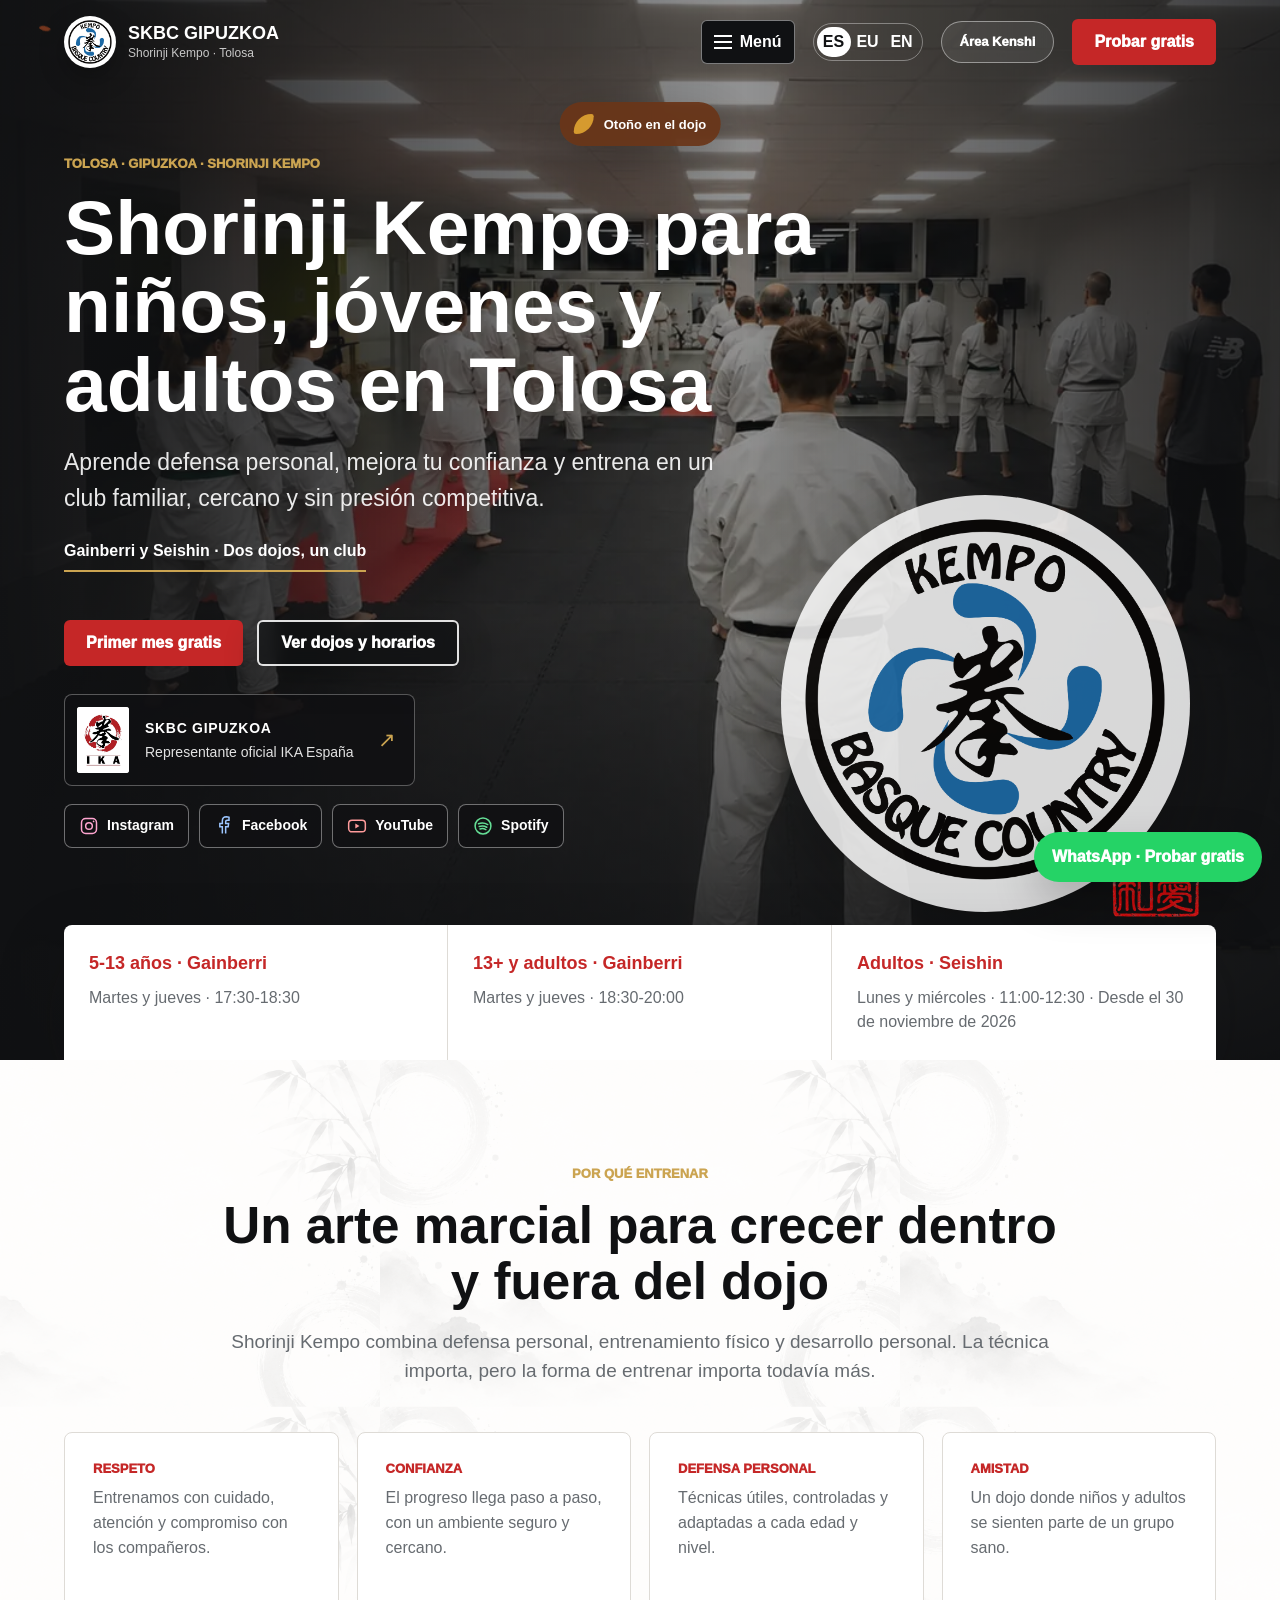
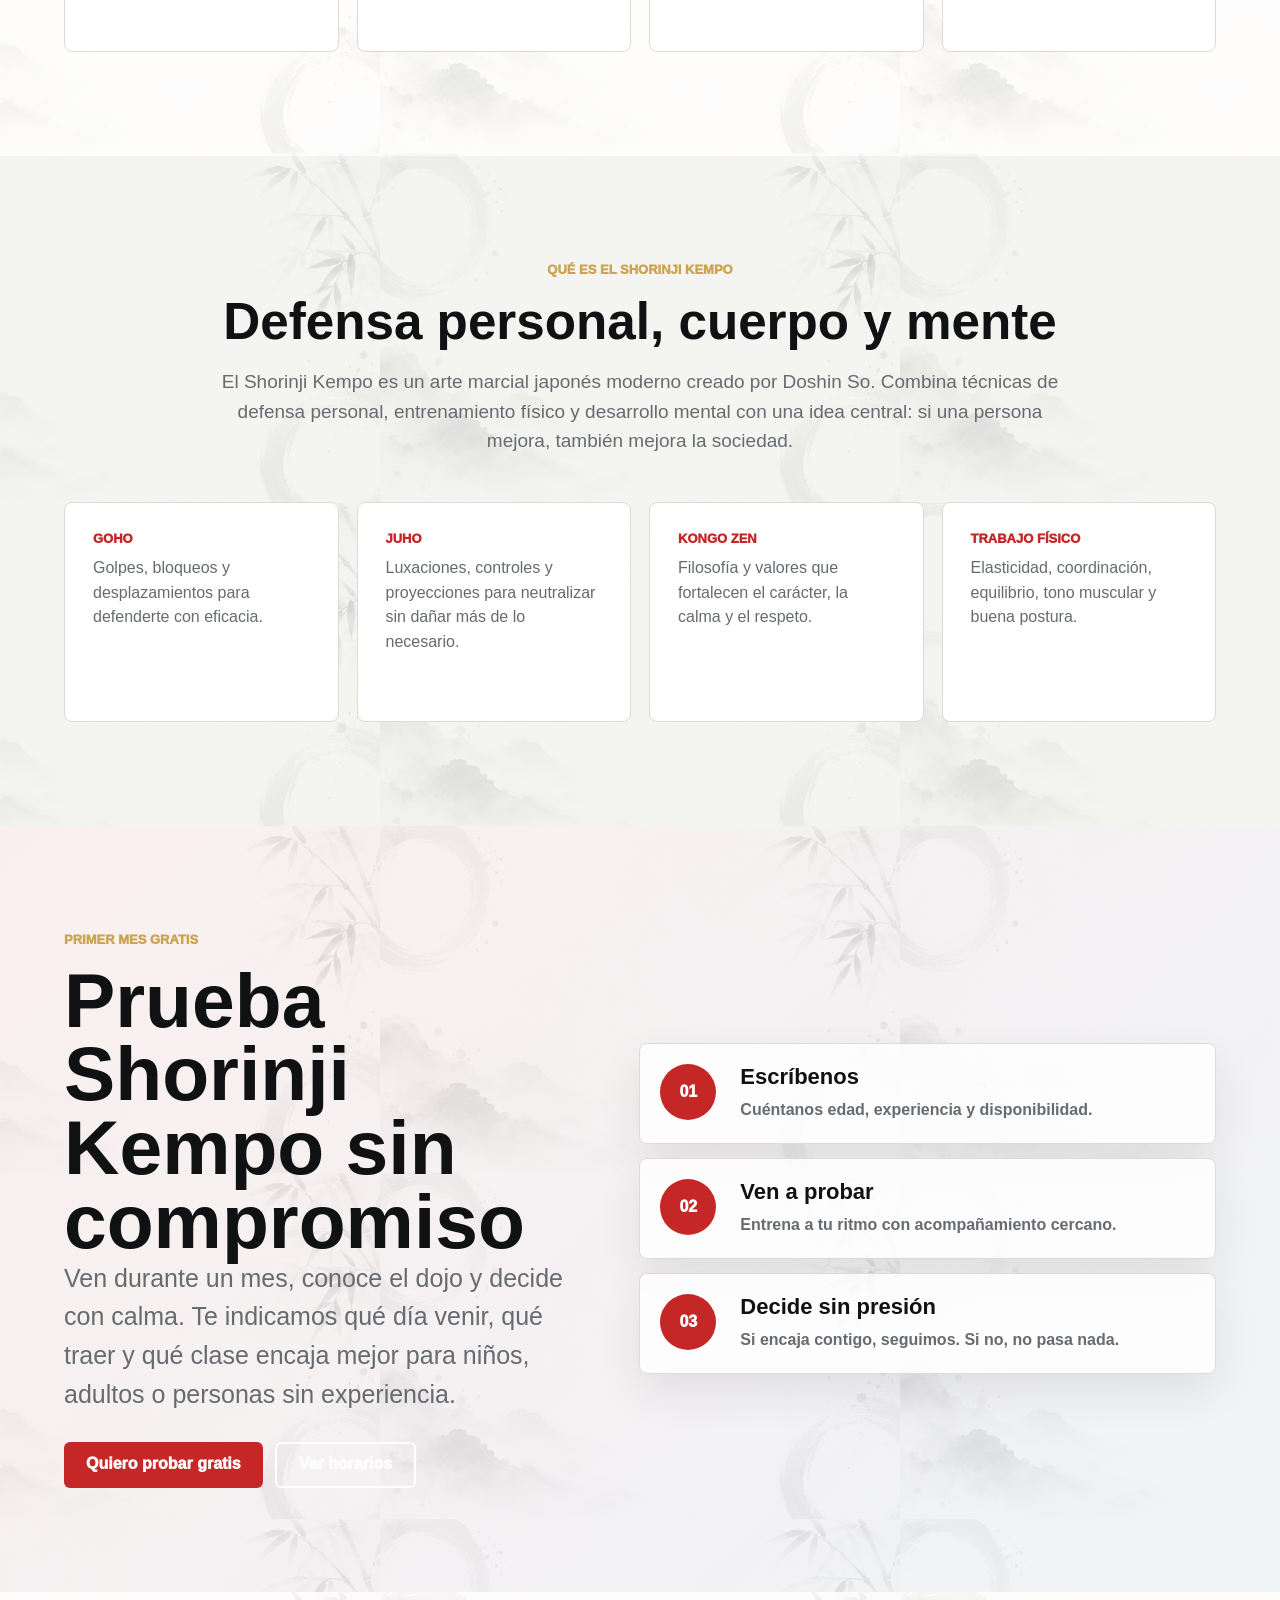
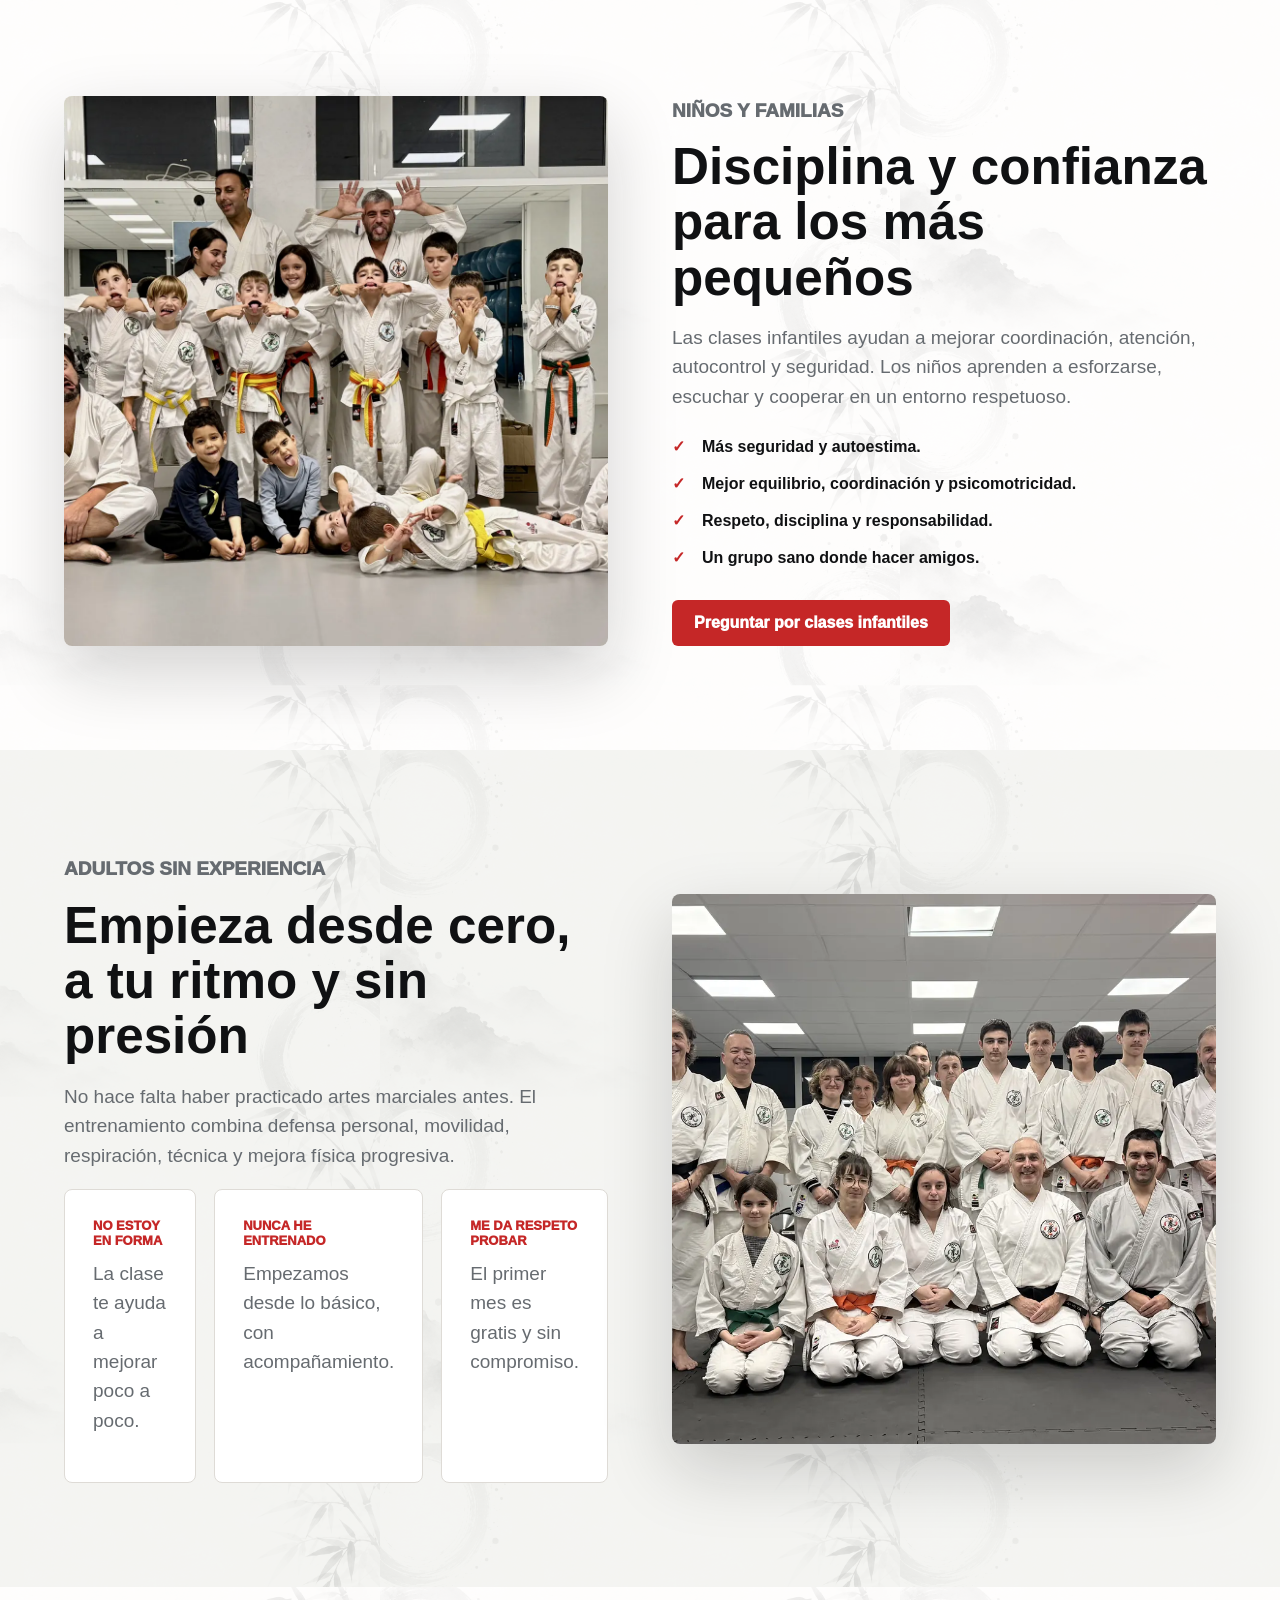
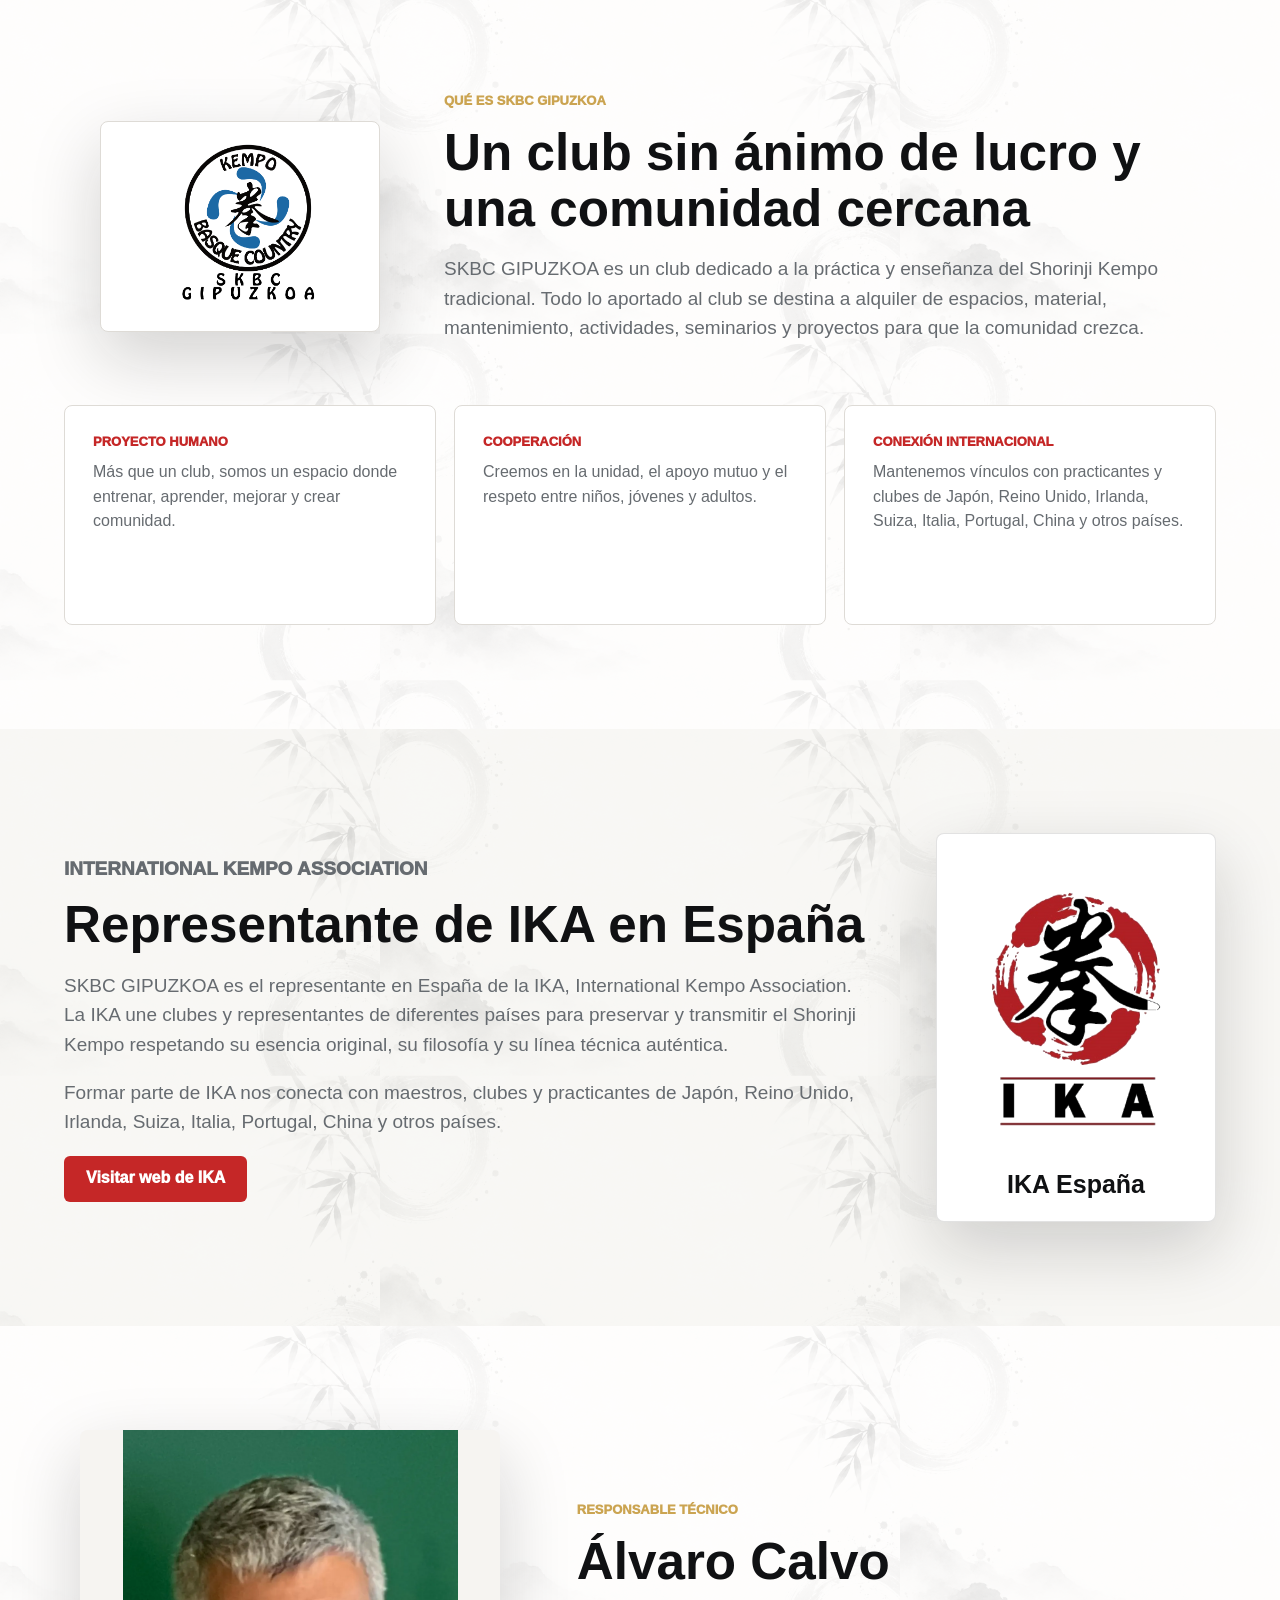
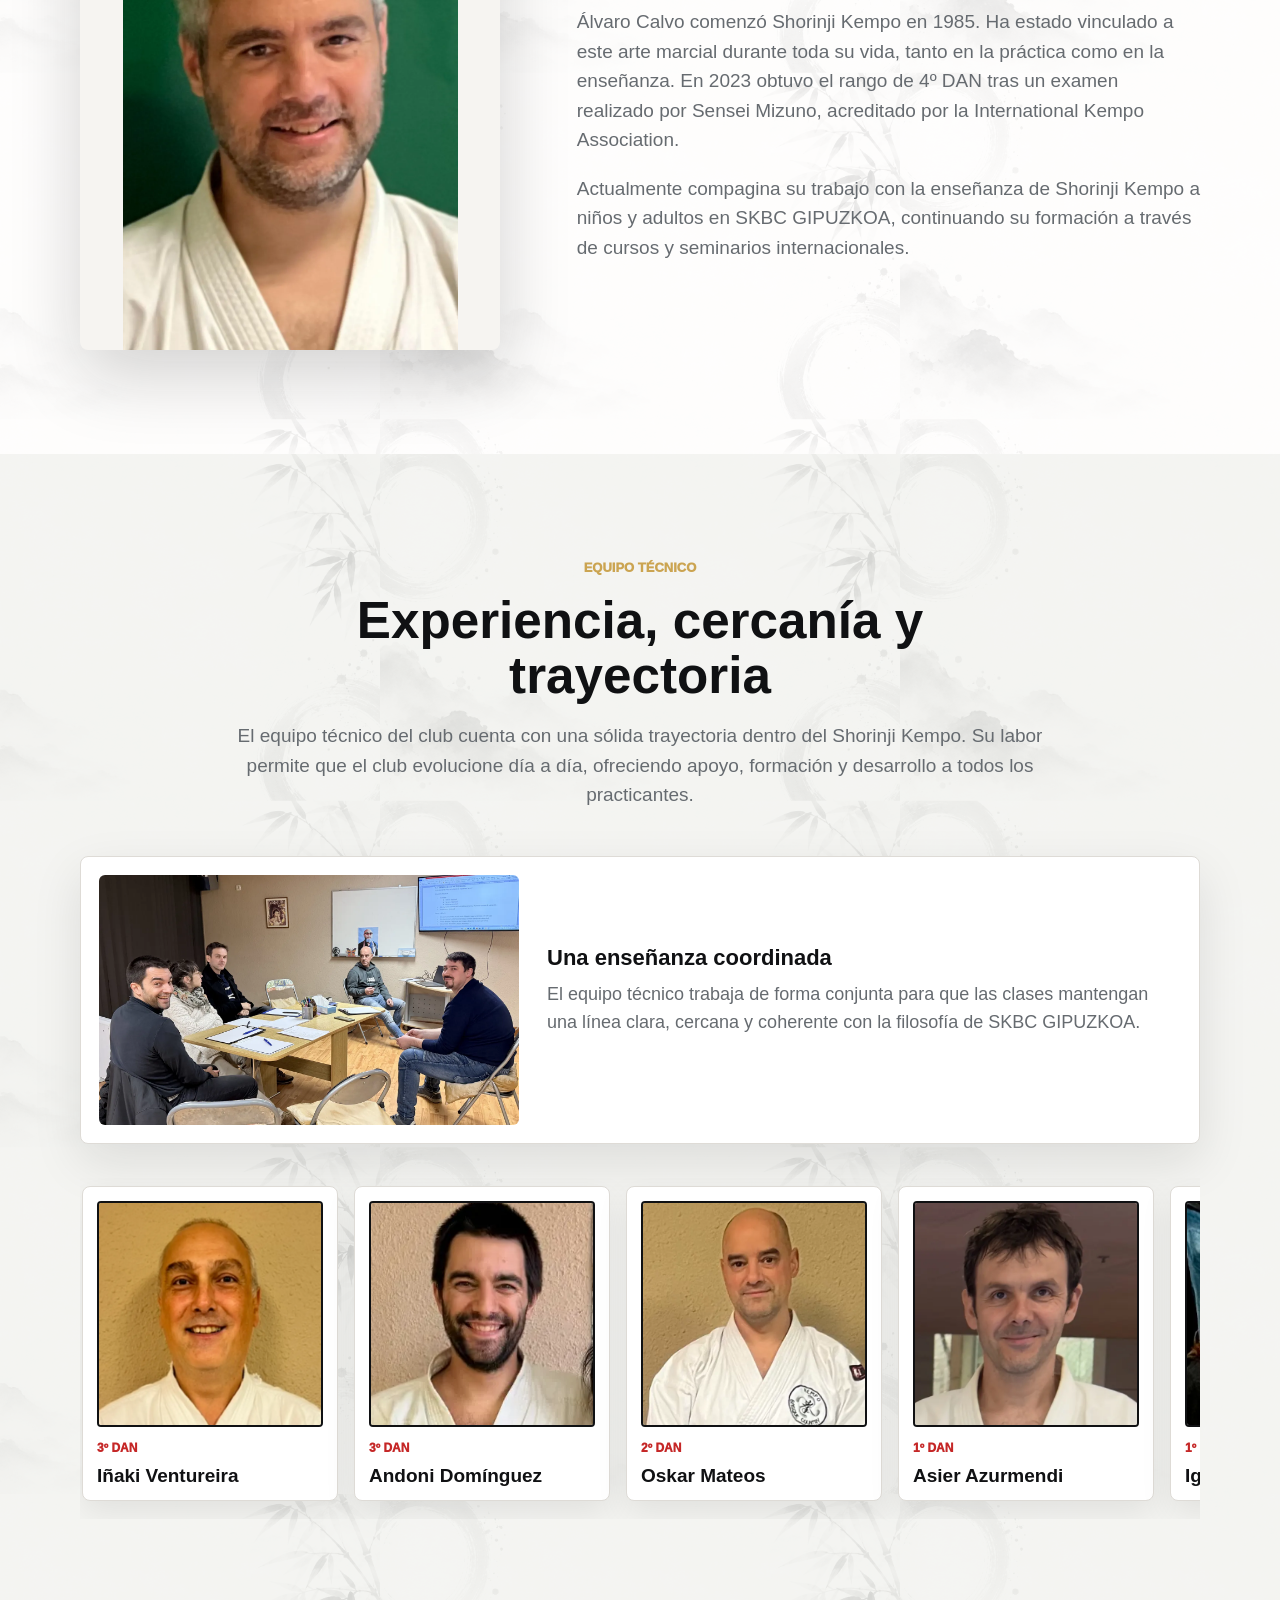
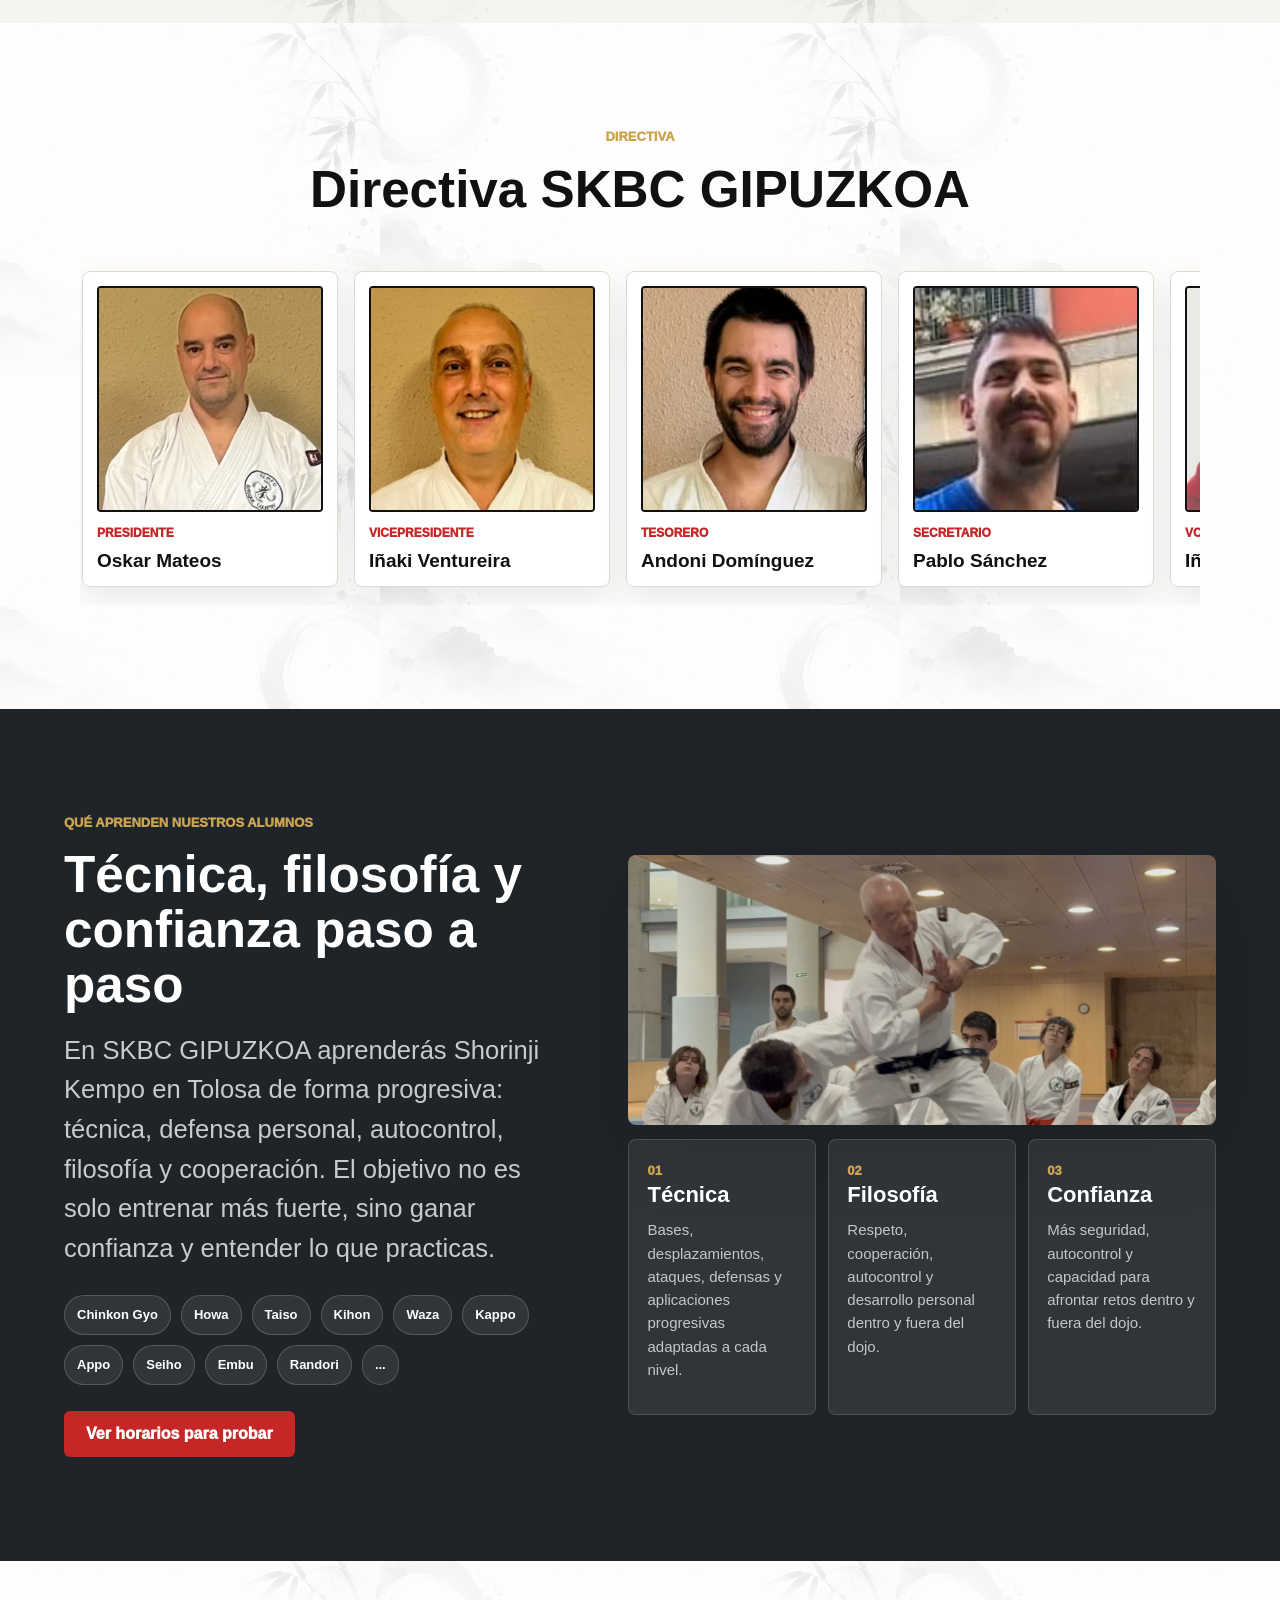
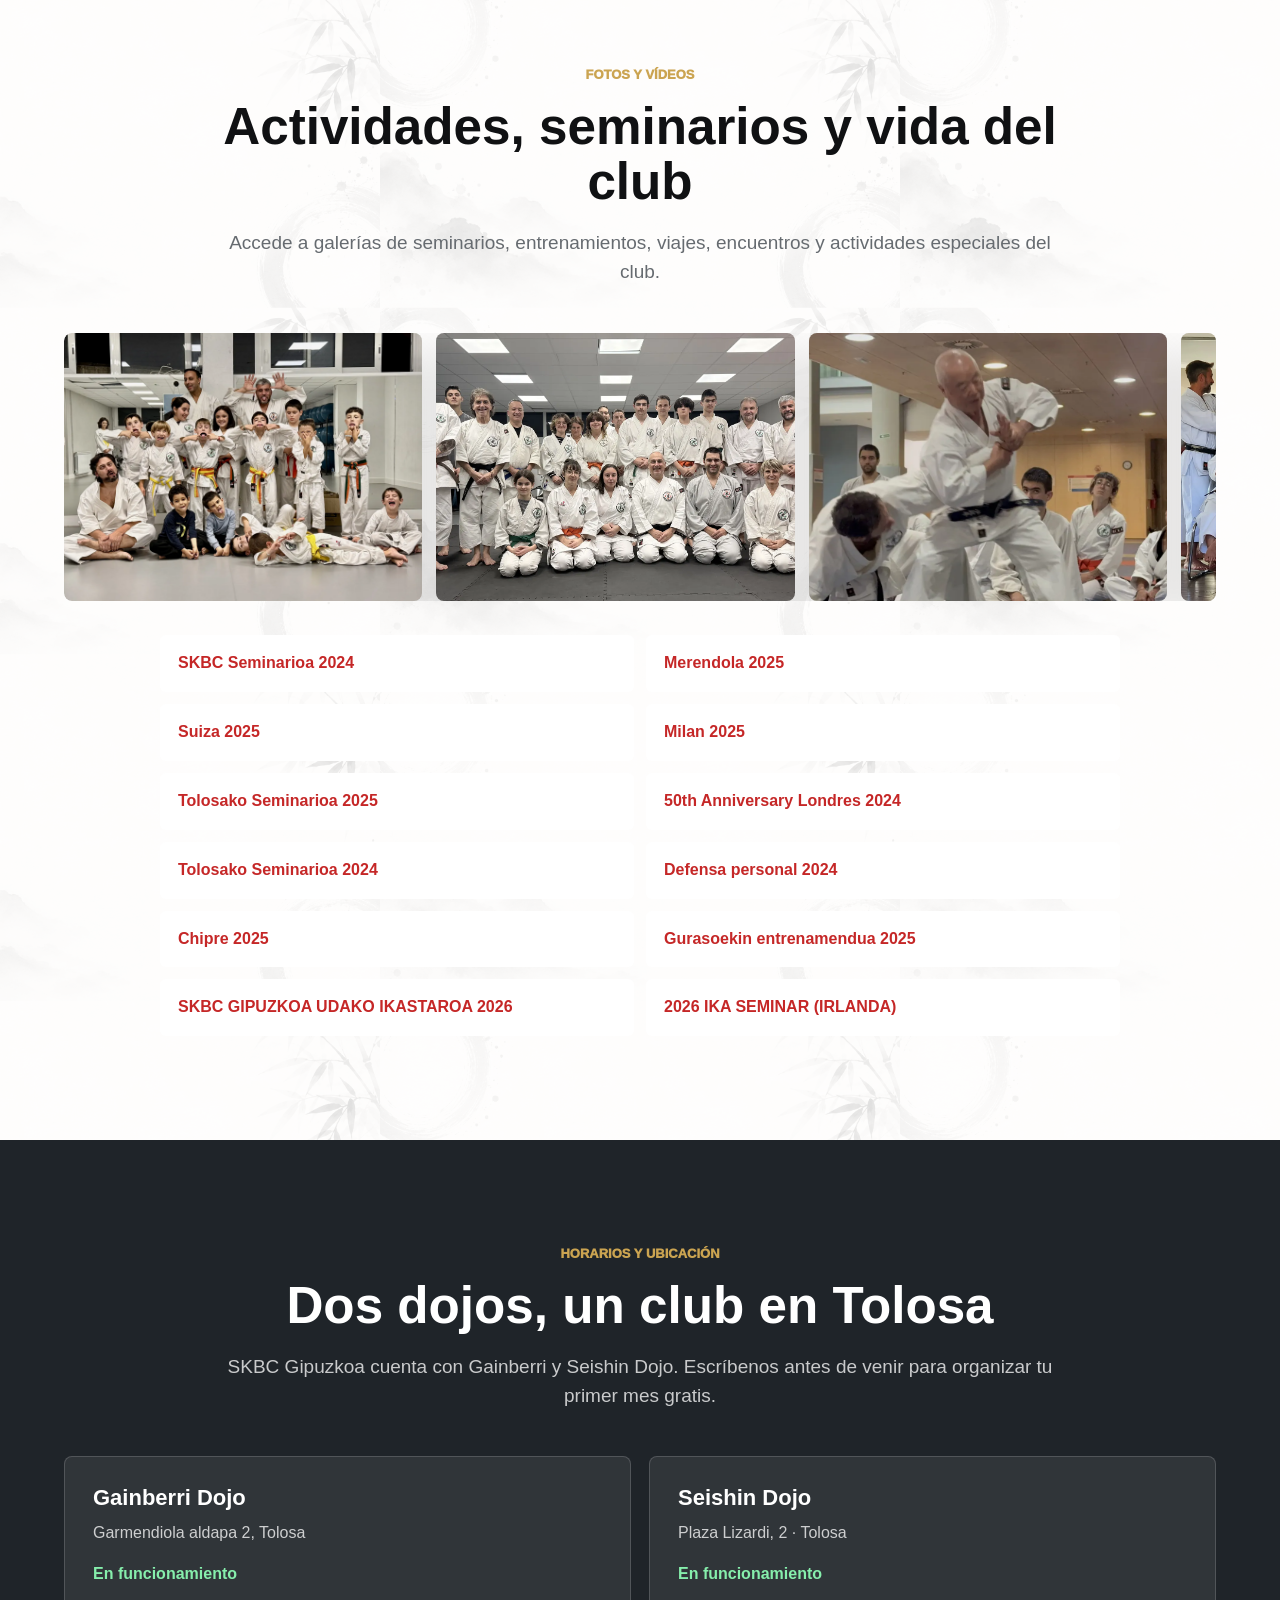
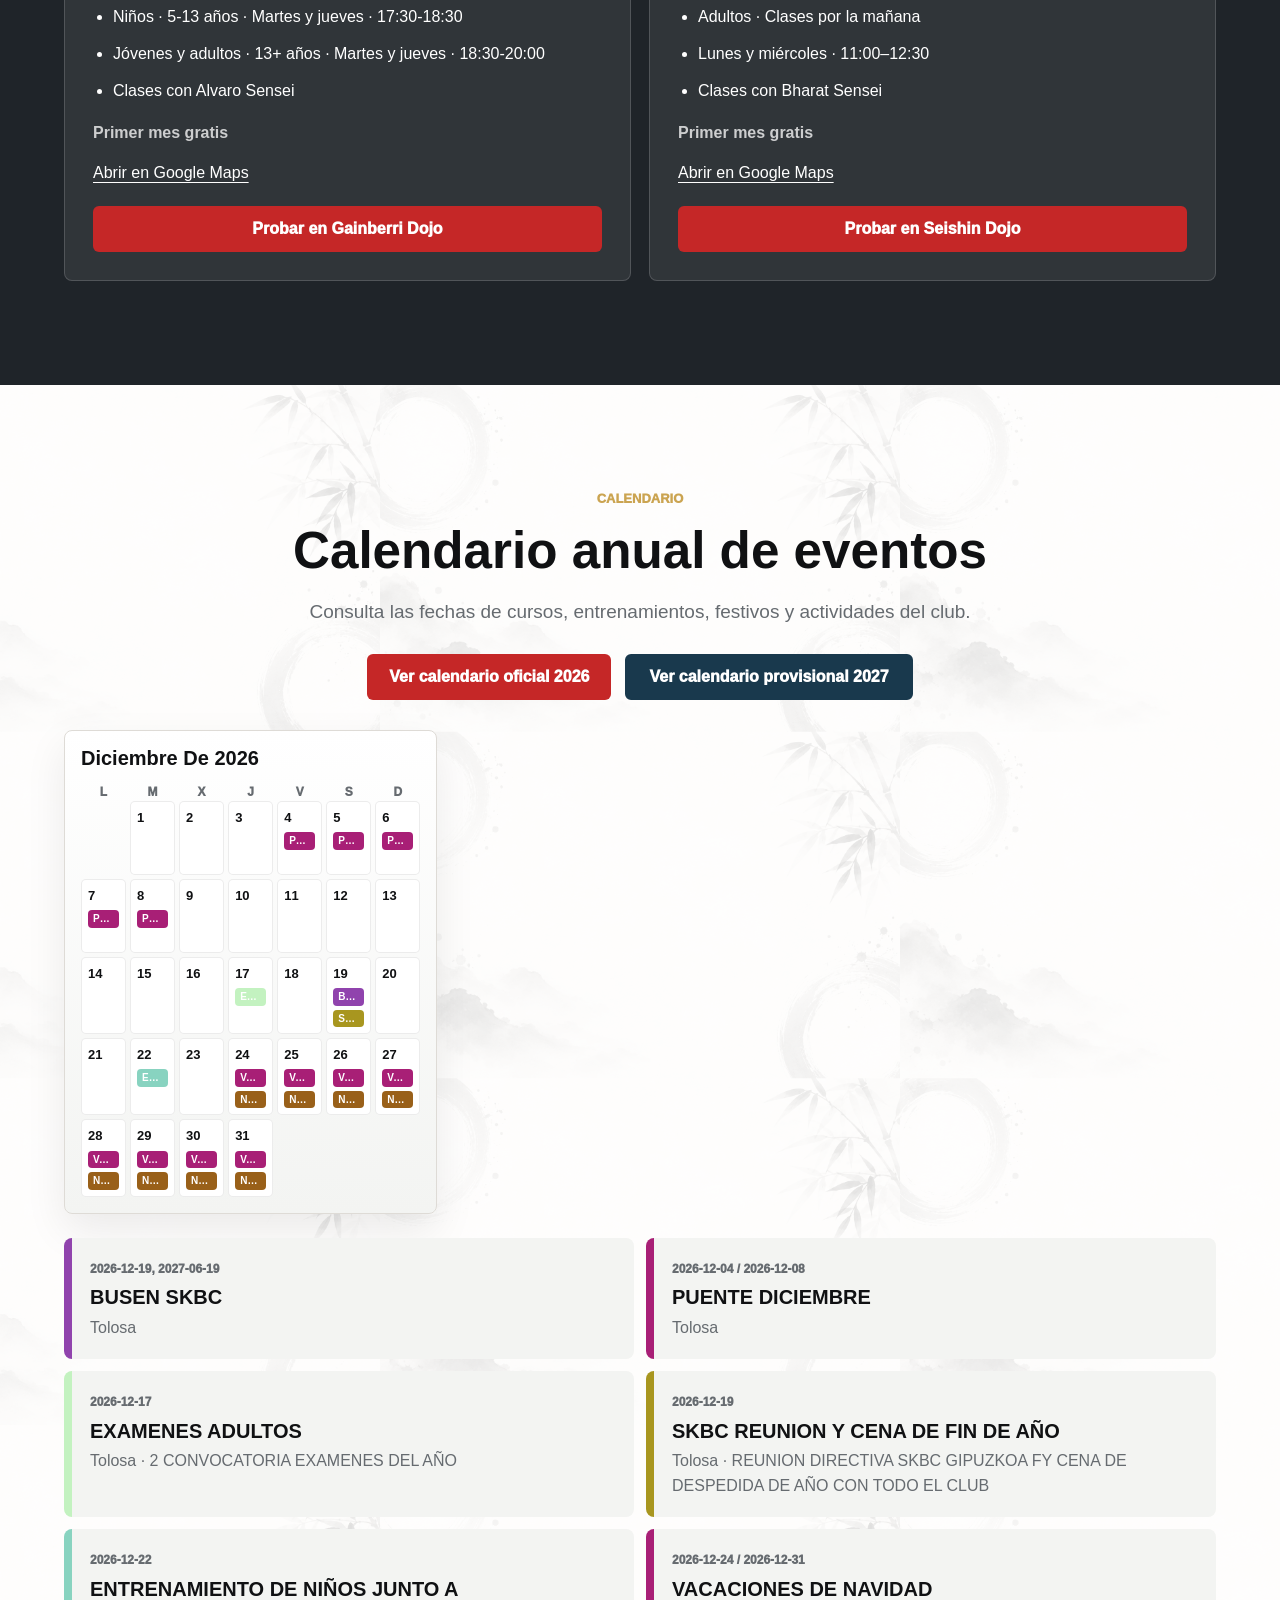
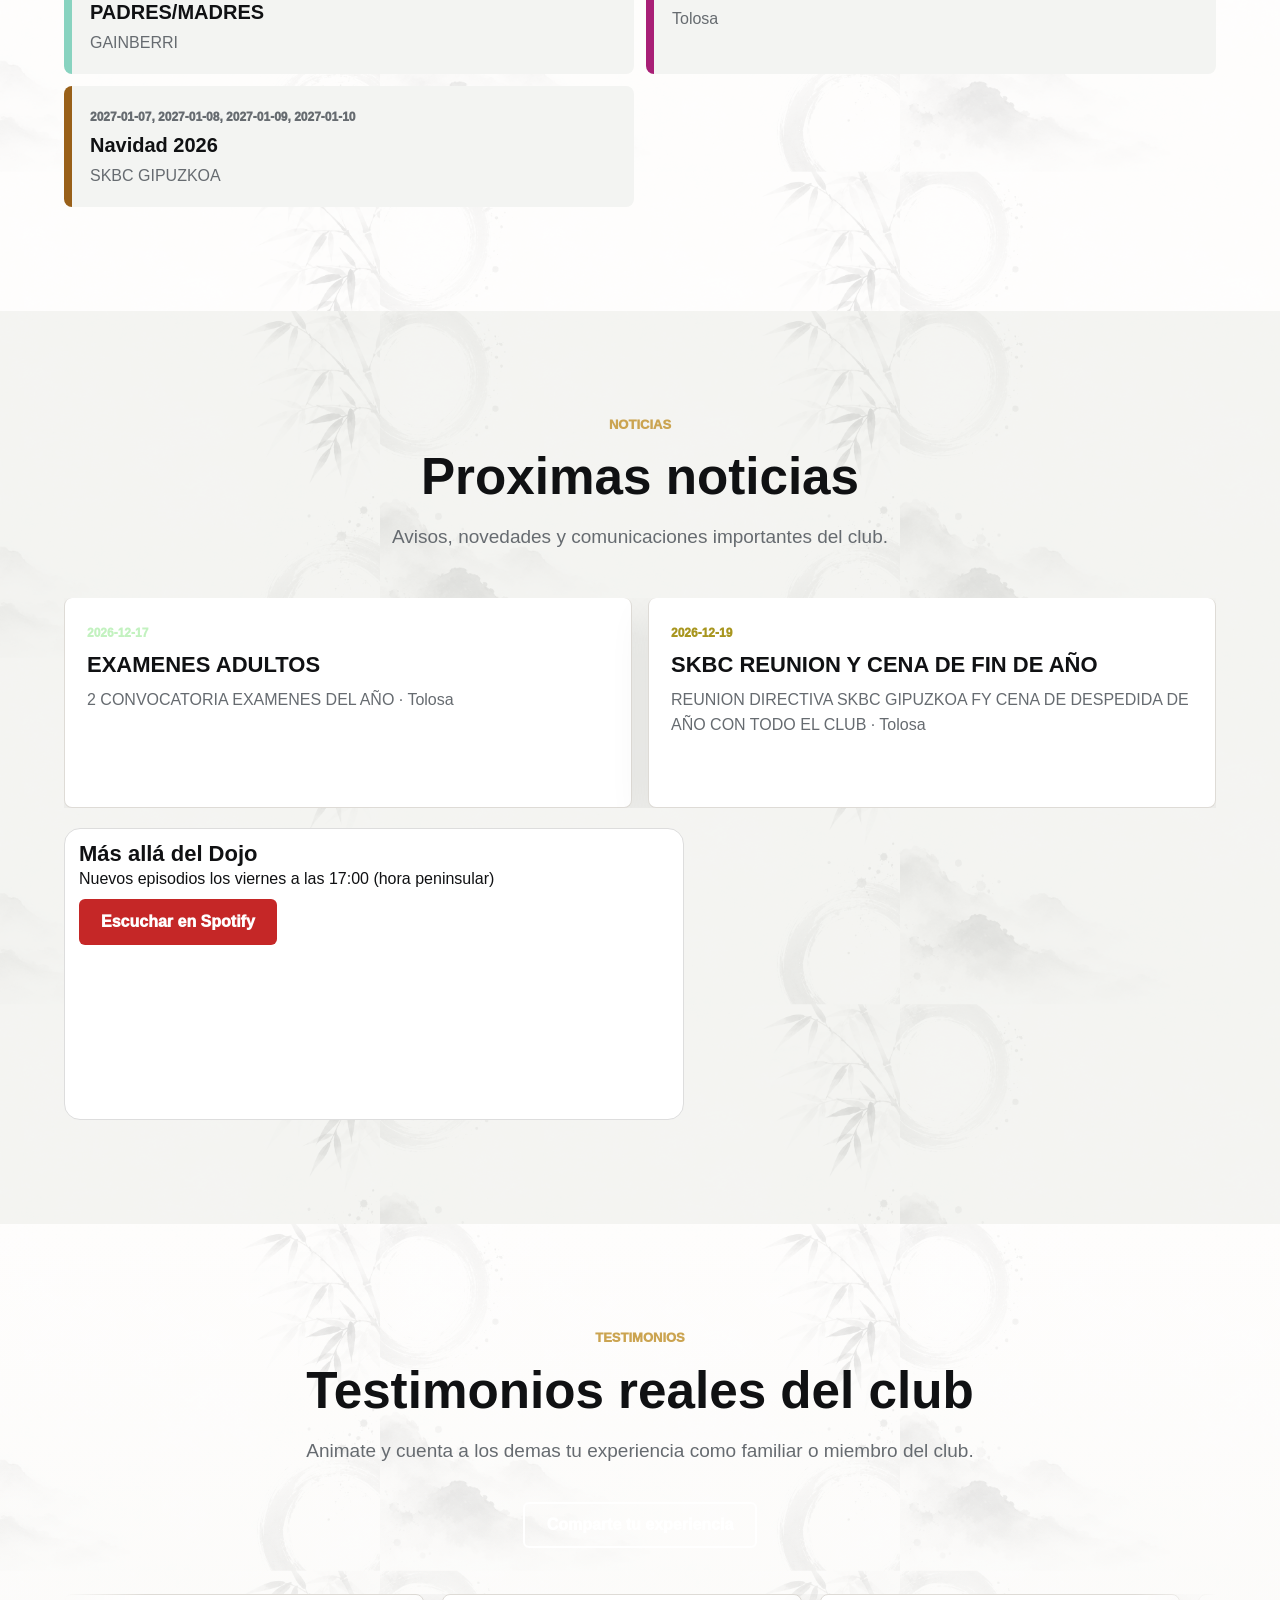
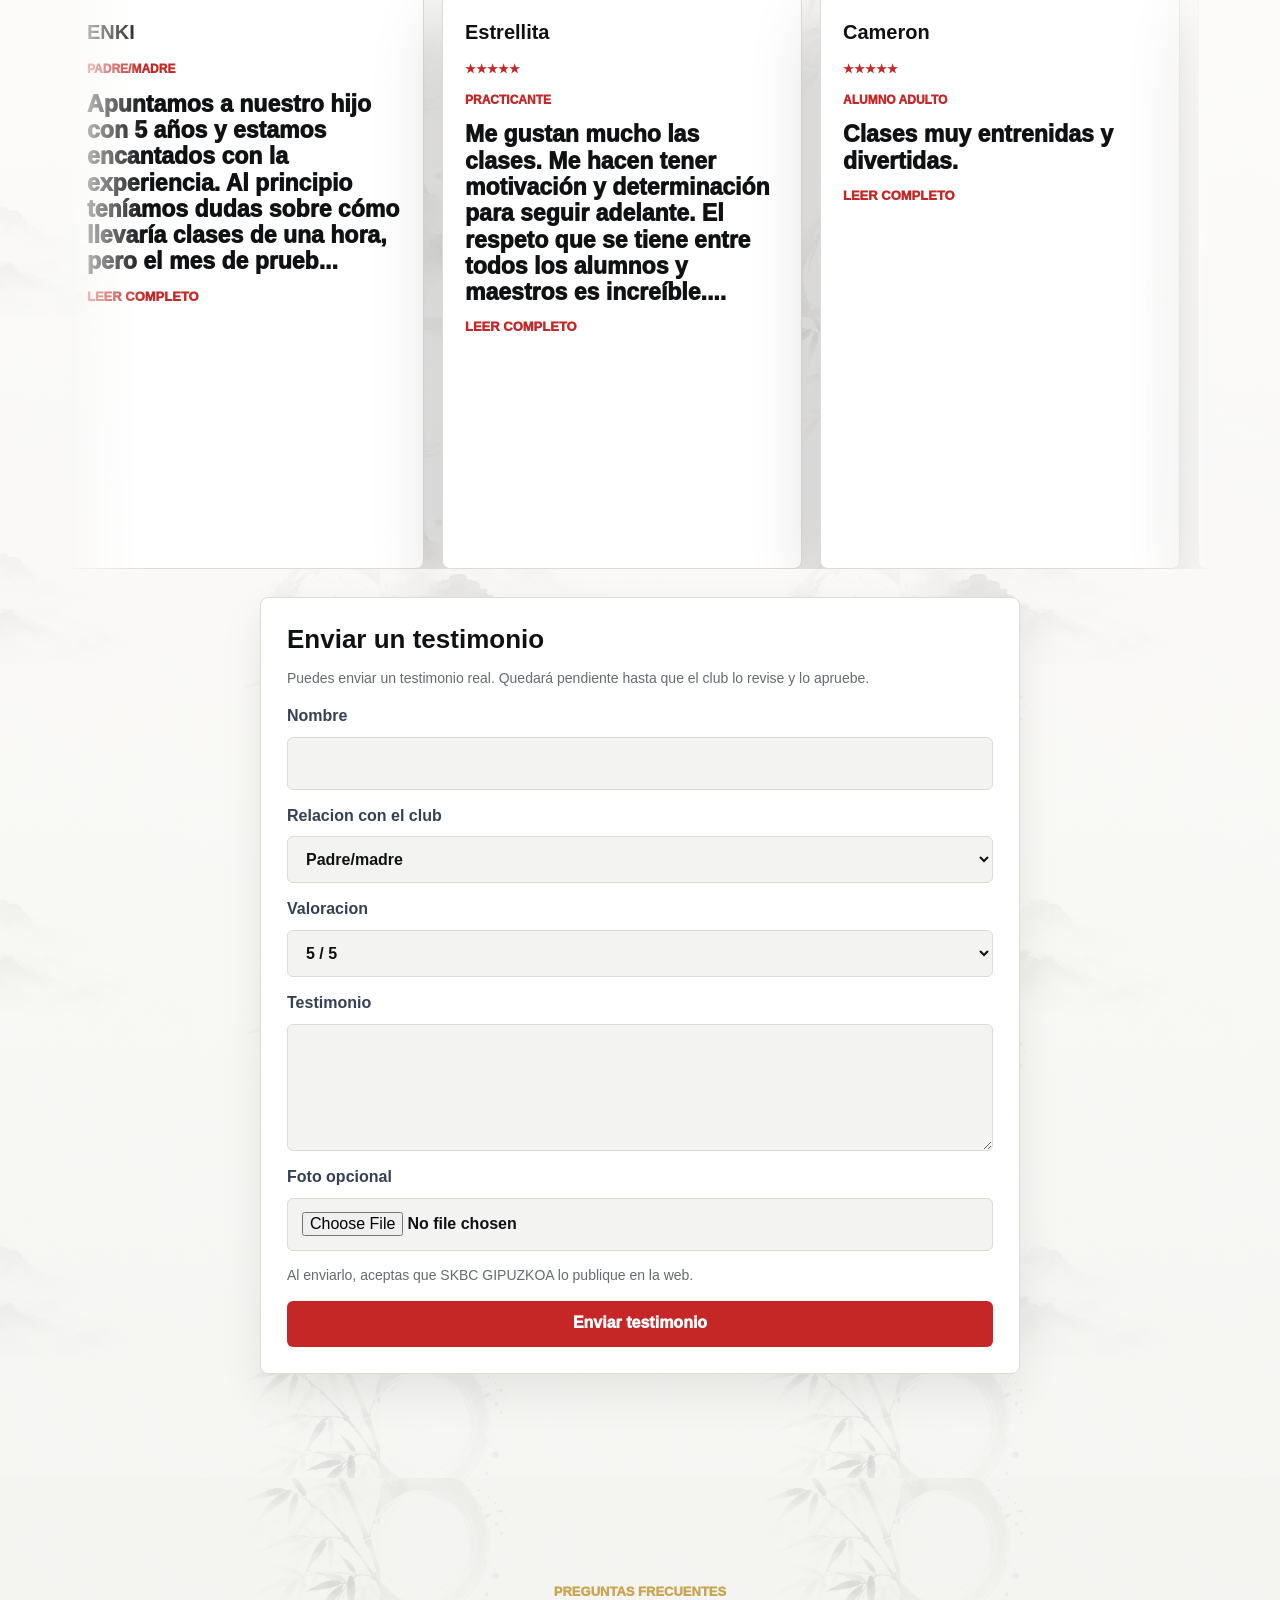
==== commit d6683416: "Move solidarity banner inside the top strip of the homepage hero" ====
--- a/index.html
+++ b/index.html
@@ -25,7 +25,7 @@
     <link rel="icon" href="assets/logo-skbc.png" />
     <link rel="apple-touch-icon" href="assets/logo-skbc.png" />
     <link rel="preload" as="image" href="assets/optimized/1780955986965-chatgpt-image-8-jun-2026-23-59-12.webp" />
-    <link rel="stylesheet" href="styles.css?v=20261125-violencia-genero" />
+    <link rel="stylesheet" href="styles.css?v=20261125-posicion-banner" />
     <script type="application/ld+json" id="structured-data">
       {
         "@context": "https://schema.org",
@@ -153,7 +153,7 @@
 
     <script type="module" src="merch-orders.js?v=1"></script>
     <script src="calendar-public.js?v=20261106"></script>
-    <script src="app.js?v=20261125-dia-internacional"></script>
+    <script src="app.js?v=20261125-posicion-banner"></script>
     <script defer src="seasonal-effects.js?v=20261019-layered-piles"></script>
   </body>
 </html>
--- a/styles.css
+++ b/styles.css
@@ -4055,15 +4055,19 @@
 .dark .dojo-opening.dojo-status--upcoming { color: #fdba74; }
 
 .solidarity-tribute {
+  position: relative;
+  z-index: 4;
+  align-self: start;
+  margin: 0 calc(-1 * clamp(18px, 5vw, 70px)) 1.25rem;
   background: linear-gradient(115deg, #2c123f, #4d2366);
   color: #fff;
-  padding: clamp(1.1rem, 3vw, 2rem) clamp(1rem, 4vw, 2.5rem);
+  padding: clamp(.75rem, 1.4vw, 1.25rem) clamp(1rem, 4vw, 2.5rem);
   border-bottom: 4px solid #b98bdf;
 }
 
 .solidarity-tribute__inner {
   display: grid;
-  grid-template-columns: clamp(5rem, 17vw, 10rem) minmax(0, 1fr);
+  grid-template-columns: clamp(4rem, 9vw, 7.5rem) minmax(0, 1fr);
   align-items: center;
   gap: clamp(1rem, 4vw, 2.75rem);
   max-width: 65rem;
@@ -4079,7 +4083,7 @@
 
 .solidarity-tribute h2 {
   color: inherit;
-  font-size: clamp(1.4rem, 4.4vw, 3.4rem);
+  font-size: clamp(1.2rem, 3.1vw, 2.6rem);
   line-height: 1.05;
   margin: 0 0 .45rem;
   text-wrap: balance;
@@ -4091,3 +4095,8 @@
   line-height: 1.4;
   margin: 0;
 }
+
+@media (max-width: 640px) {
+  .hero:has(> .solidarity-tribute) { padding-top: 144px; }
+  .hero > .solidarity-tribute { margin-inline: -18px; }
+}
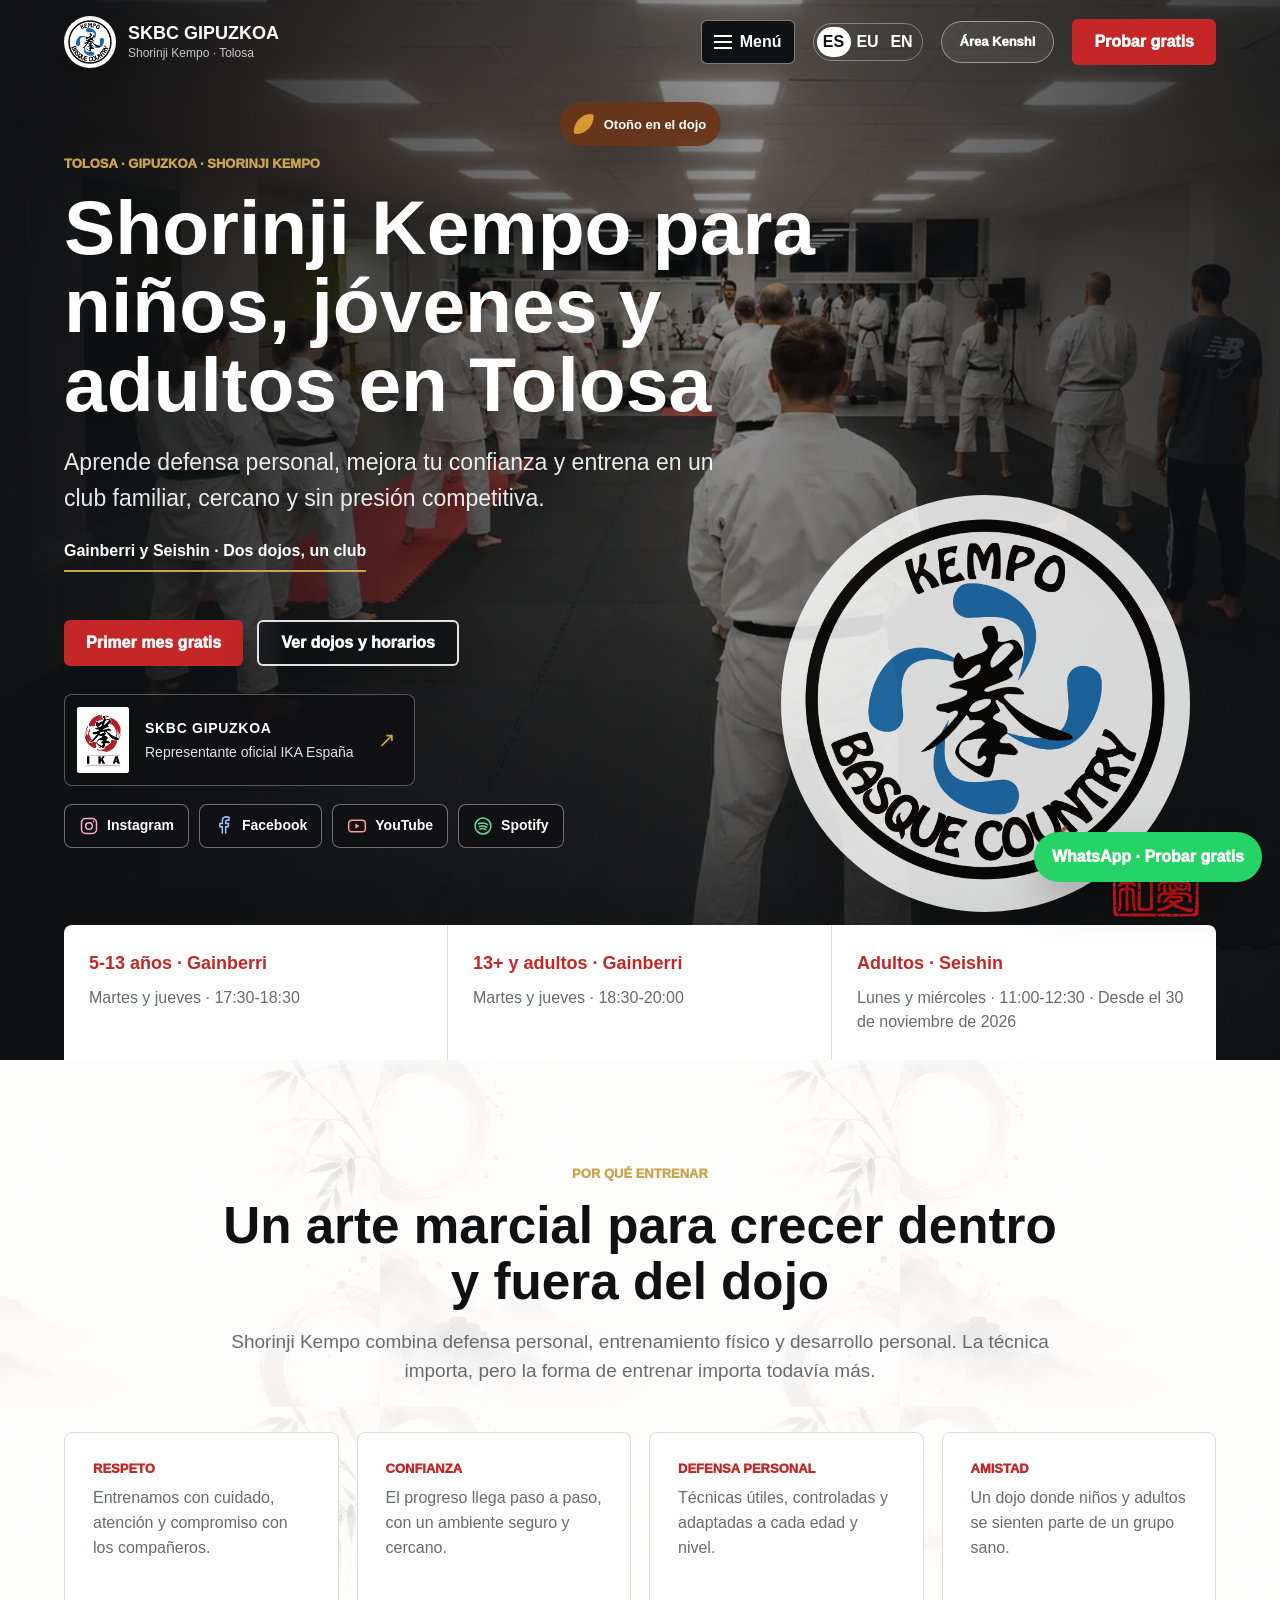
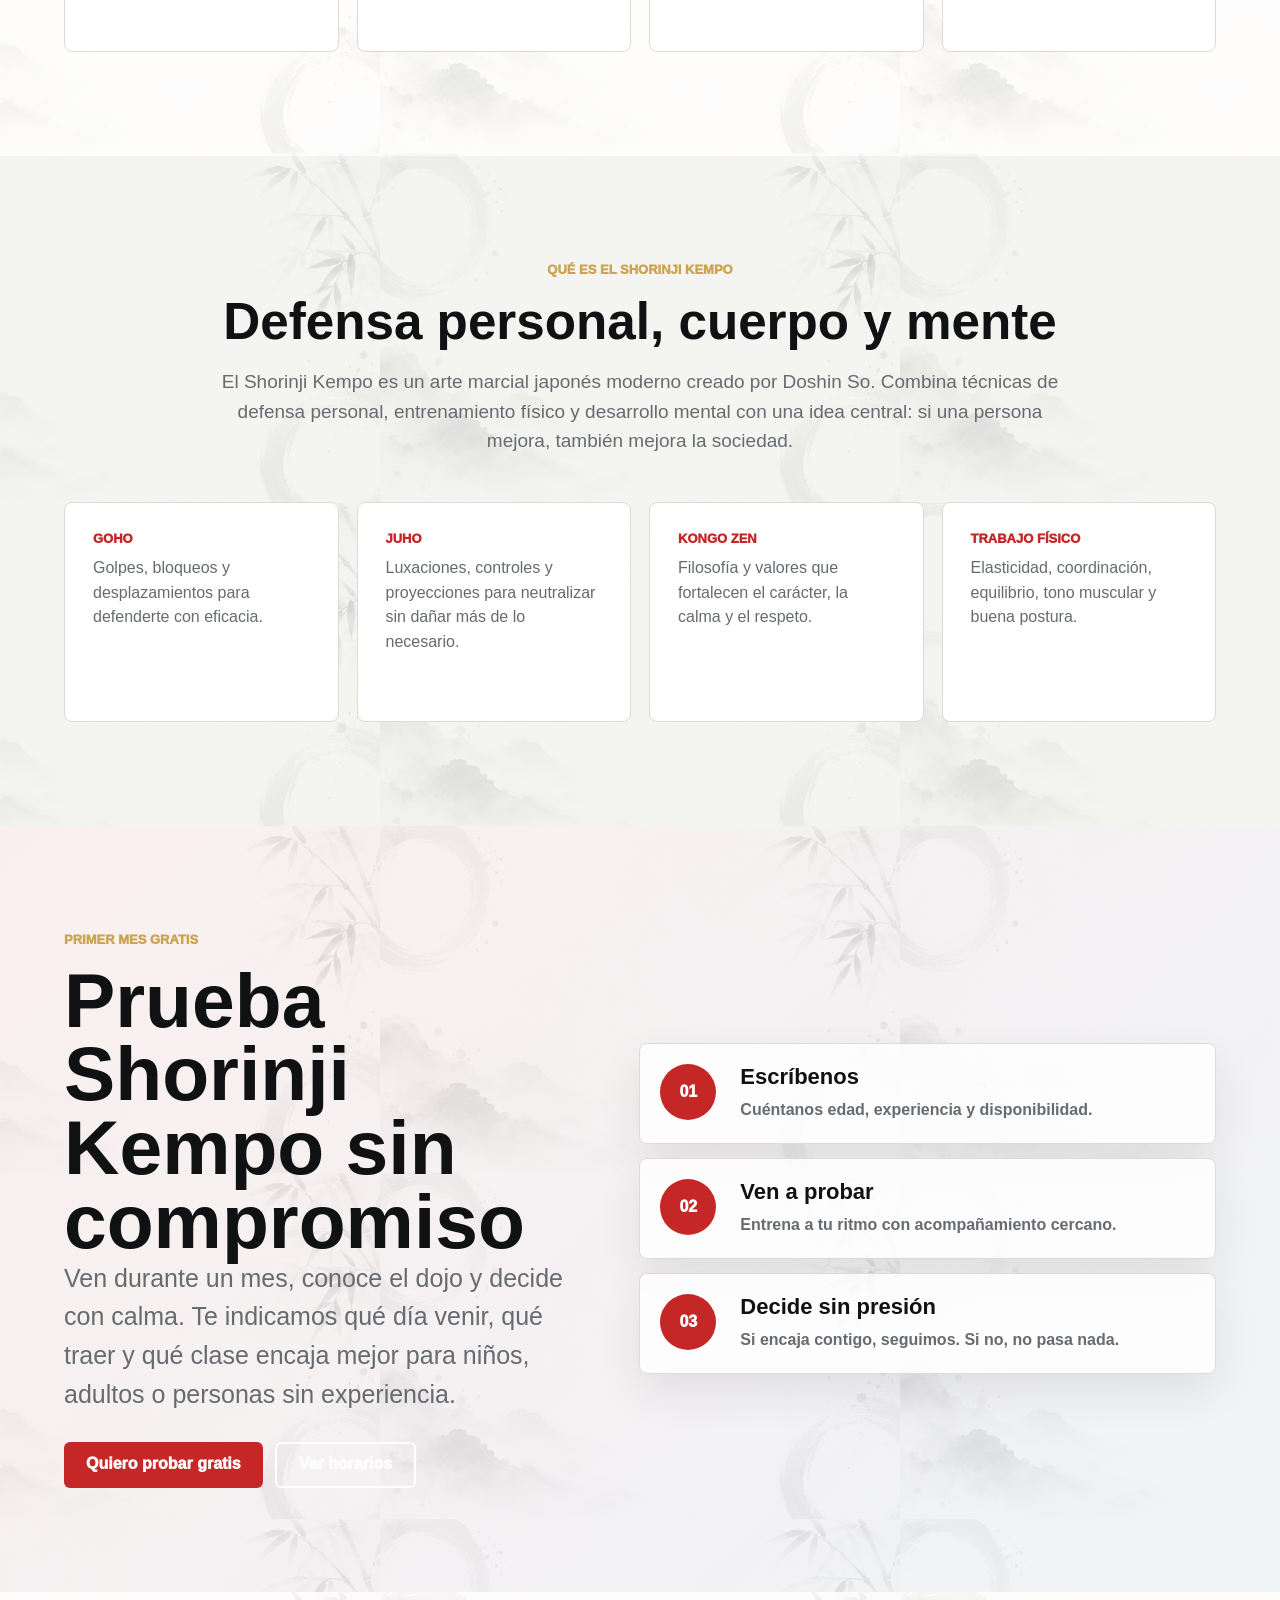
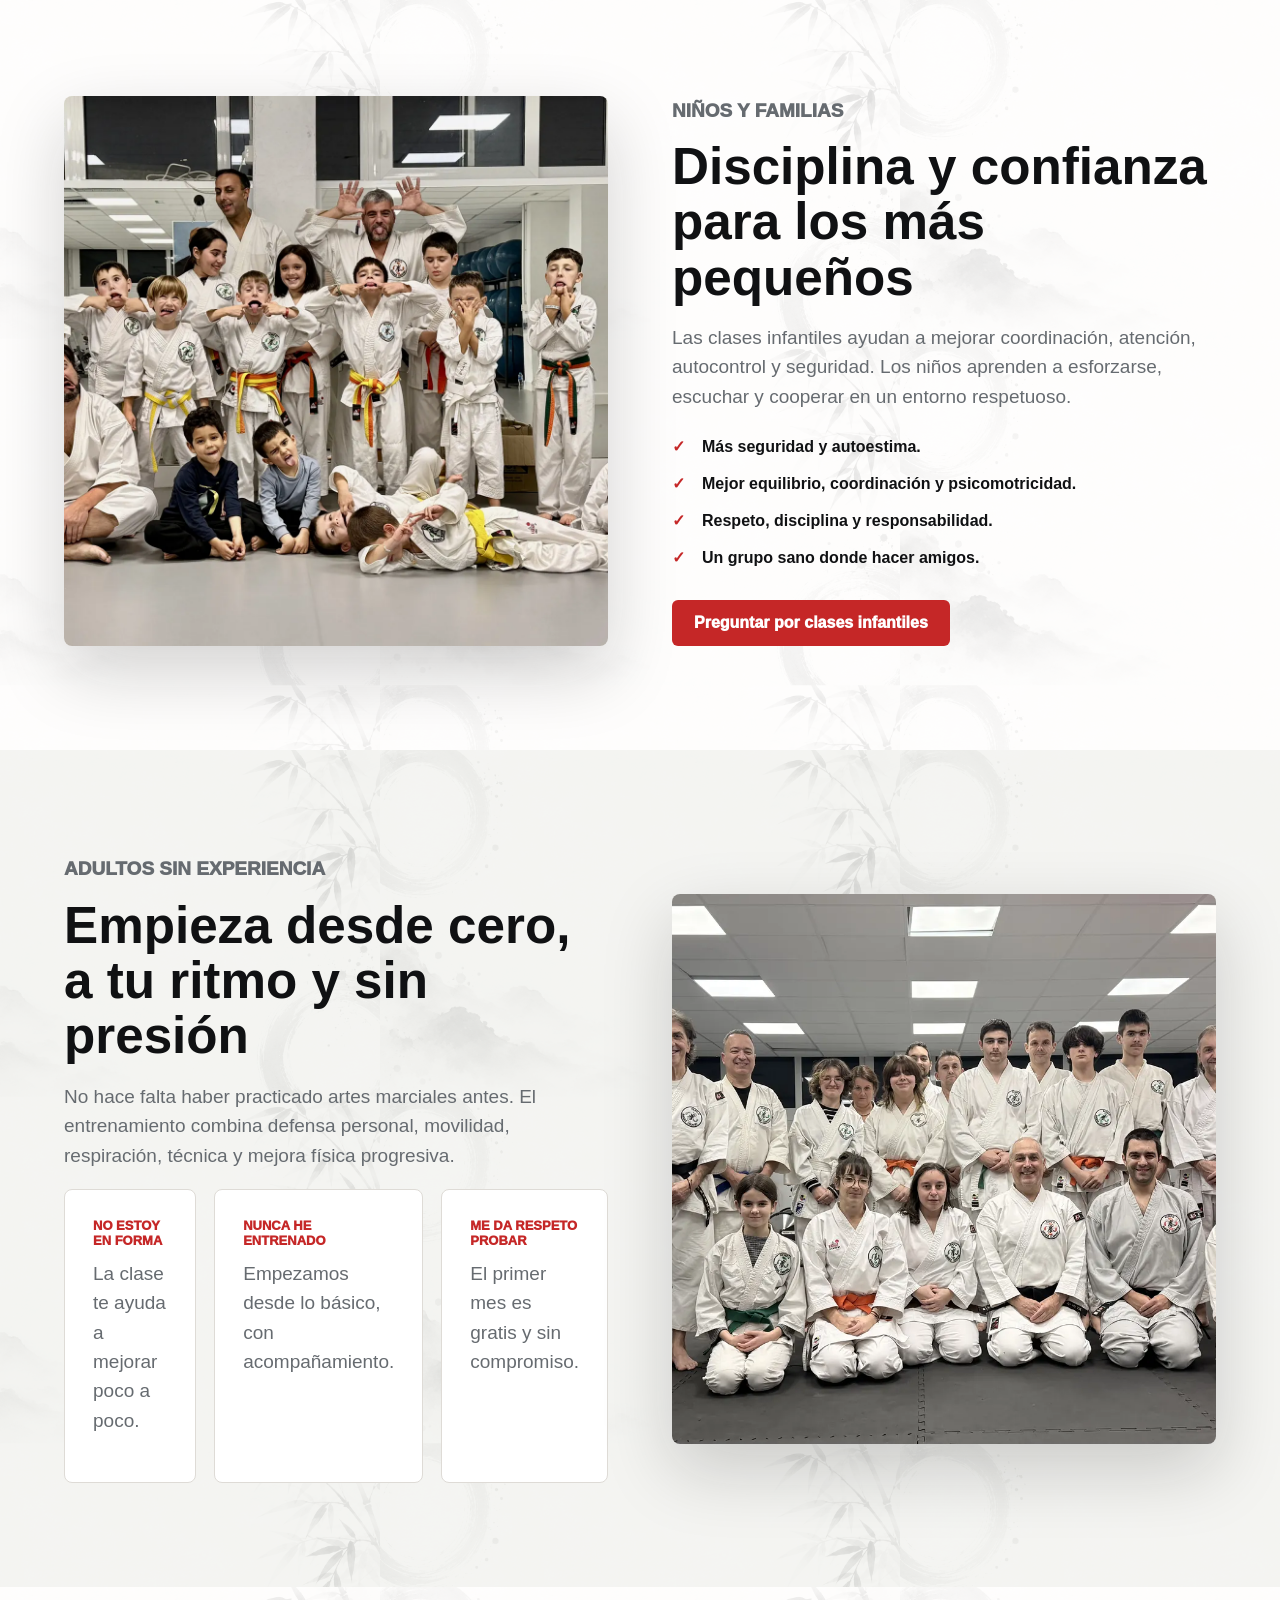
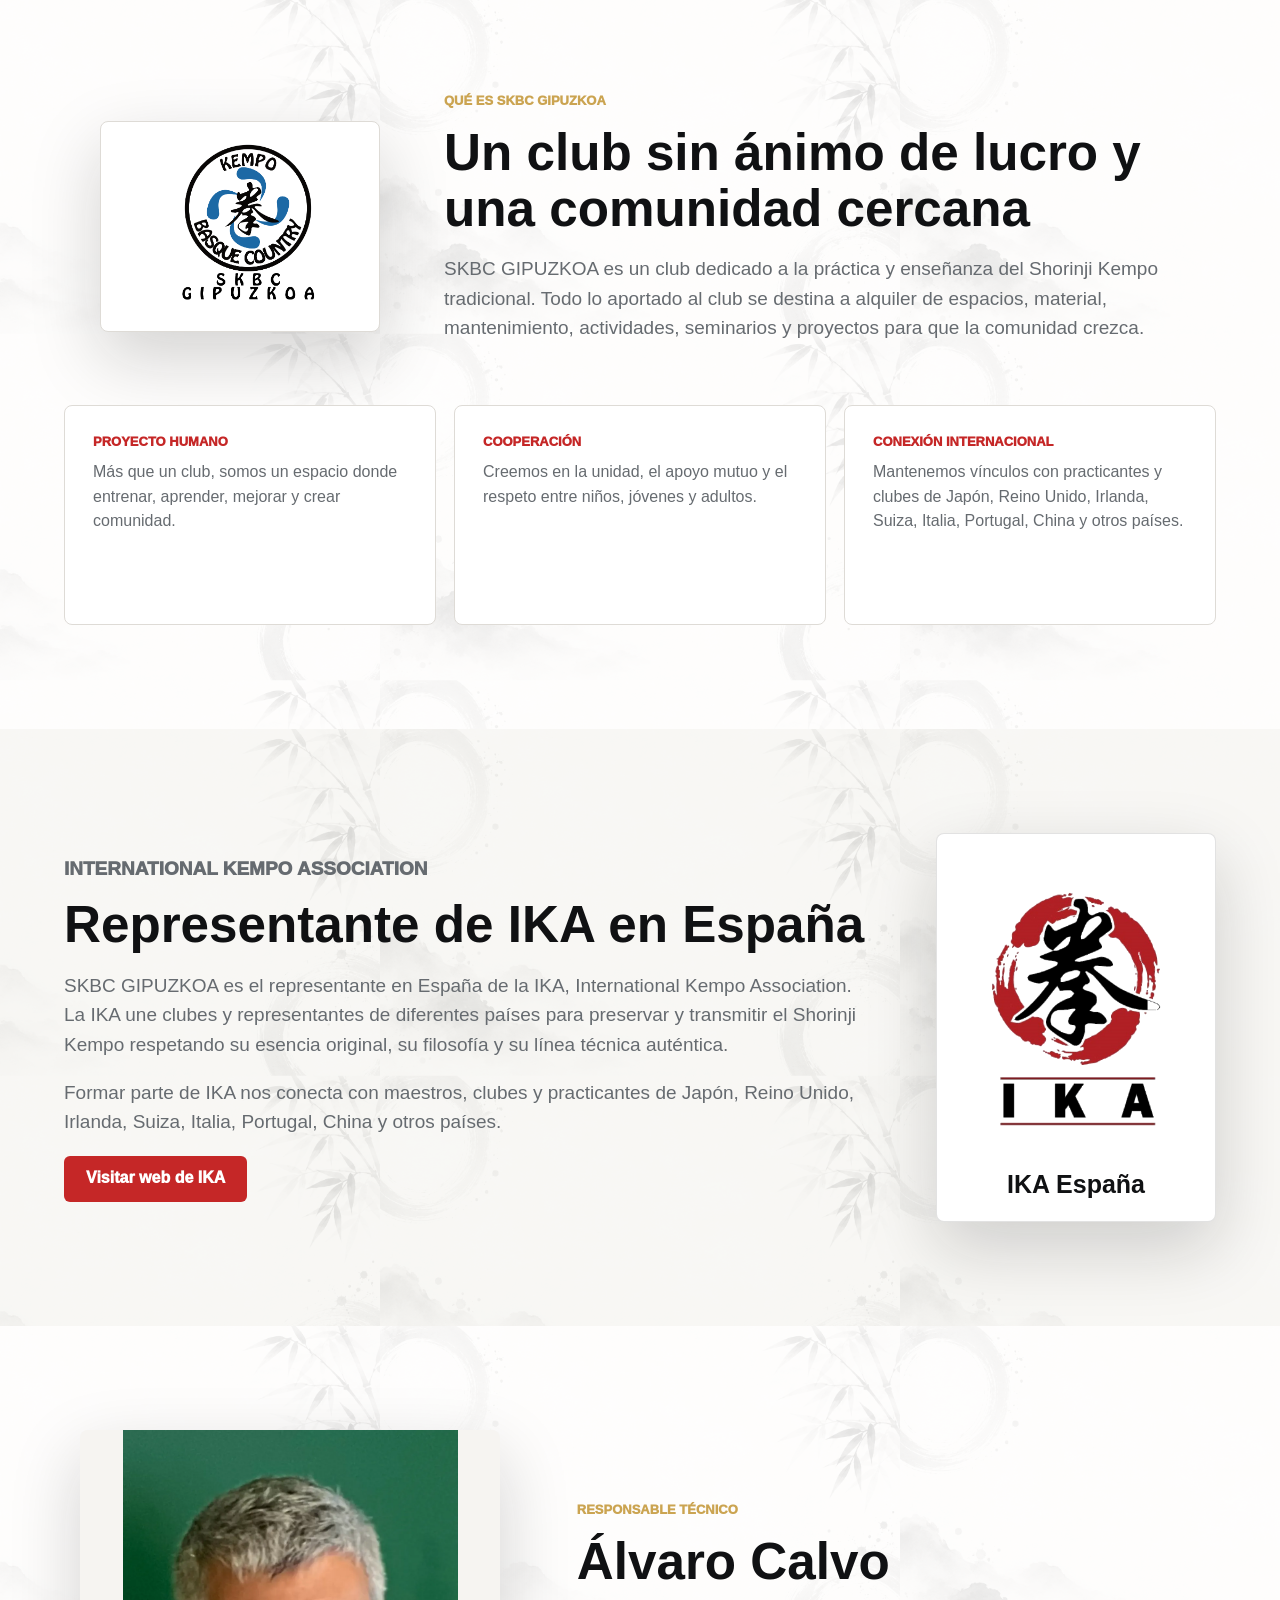
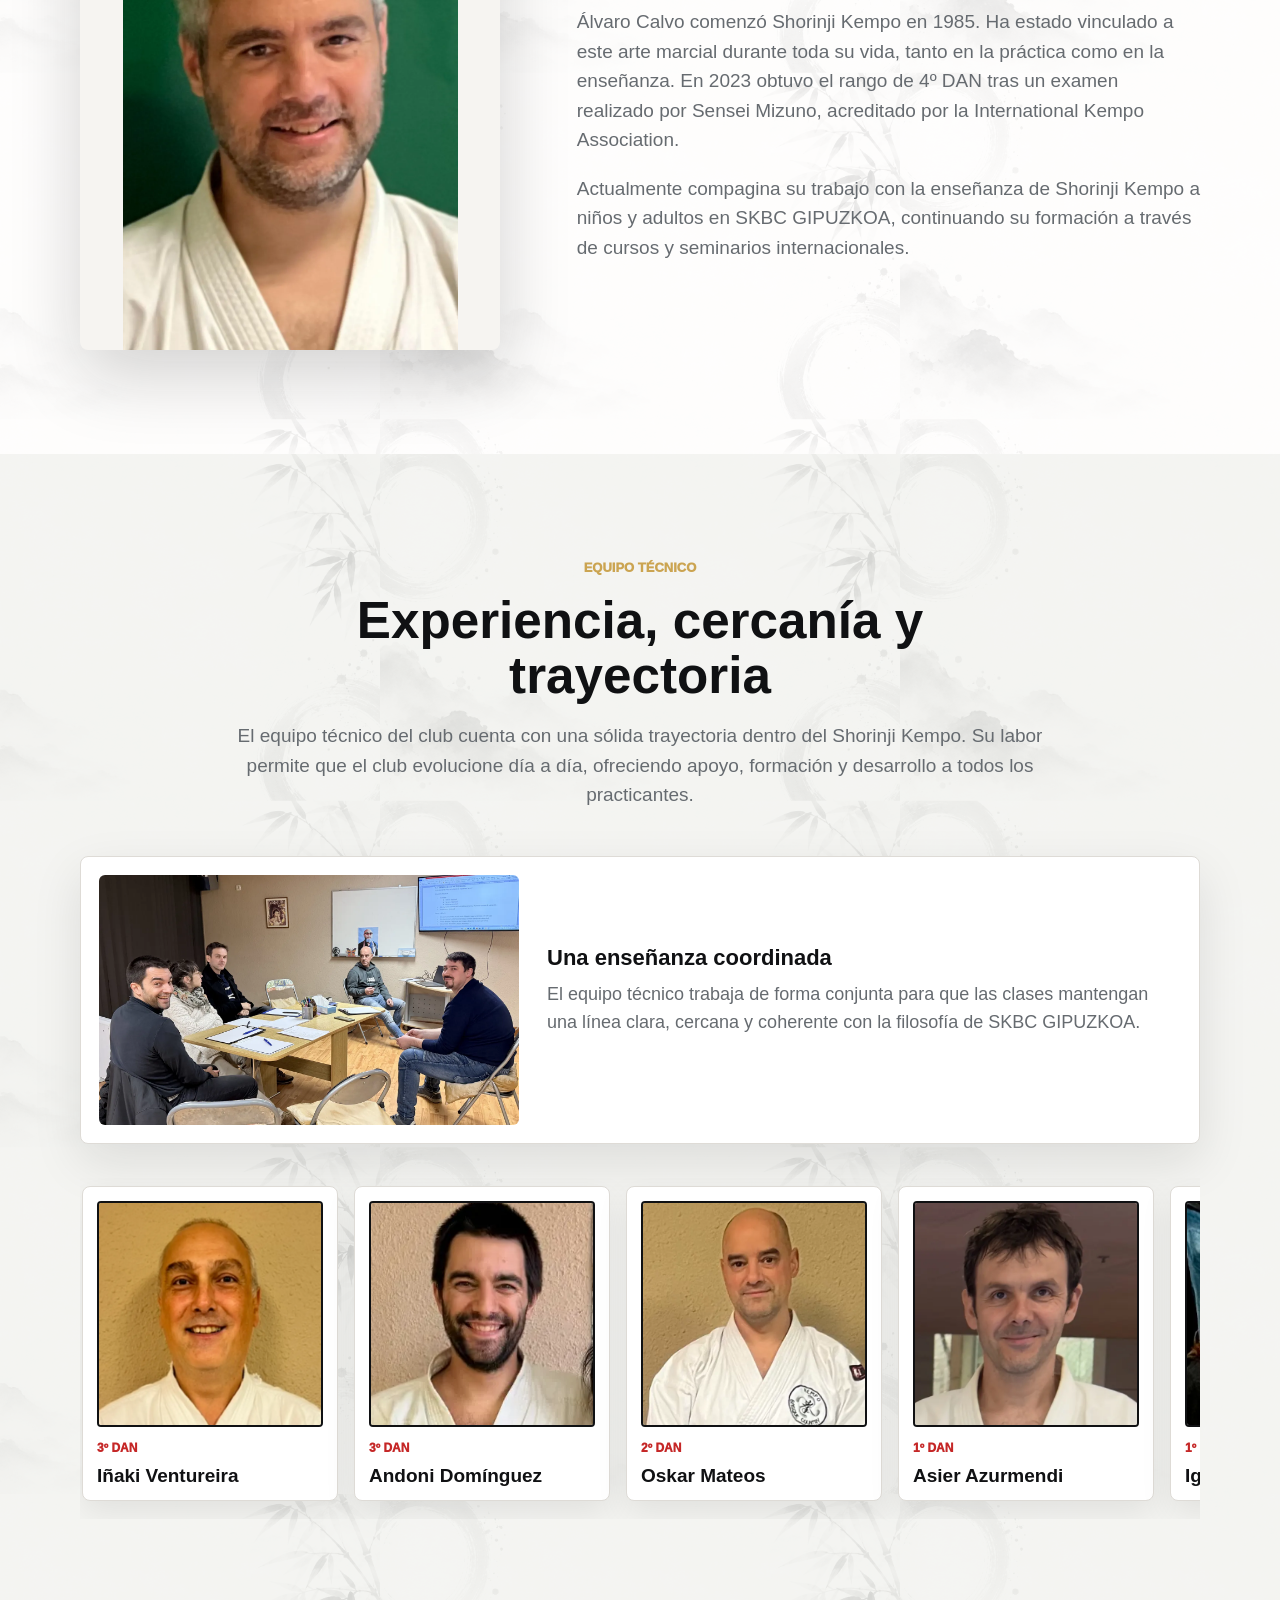
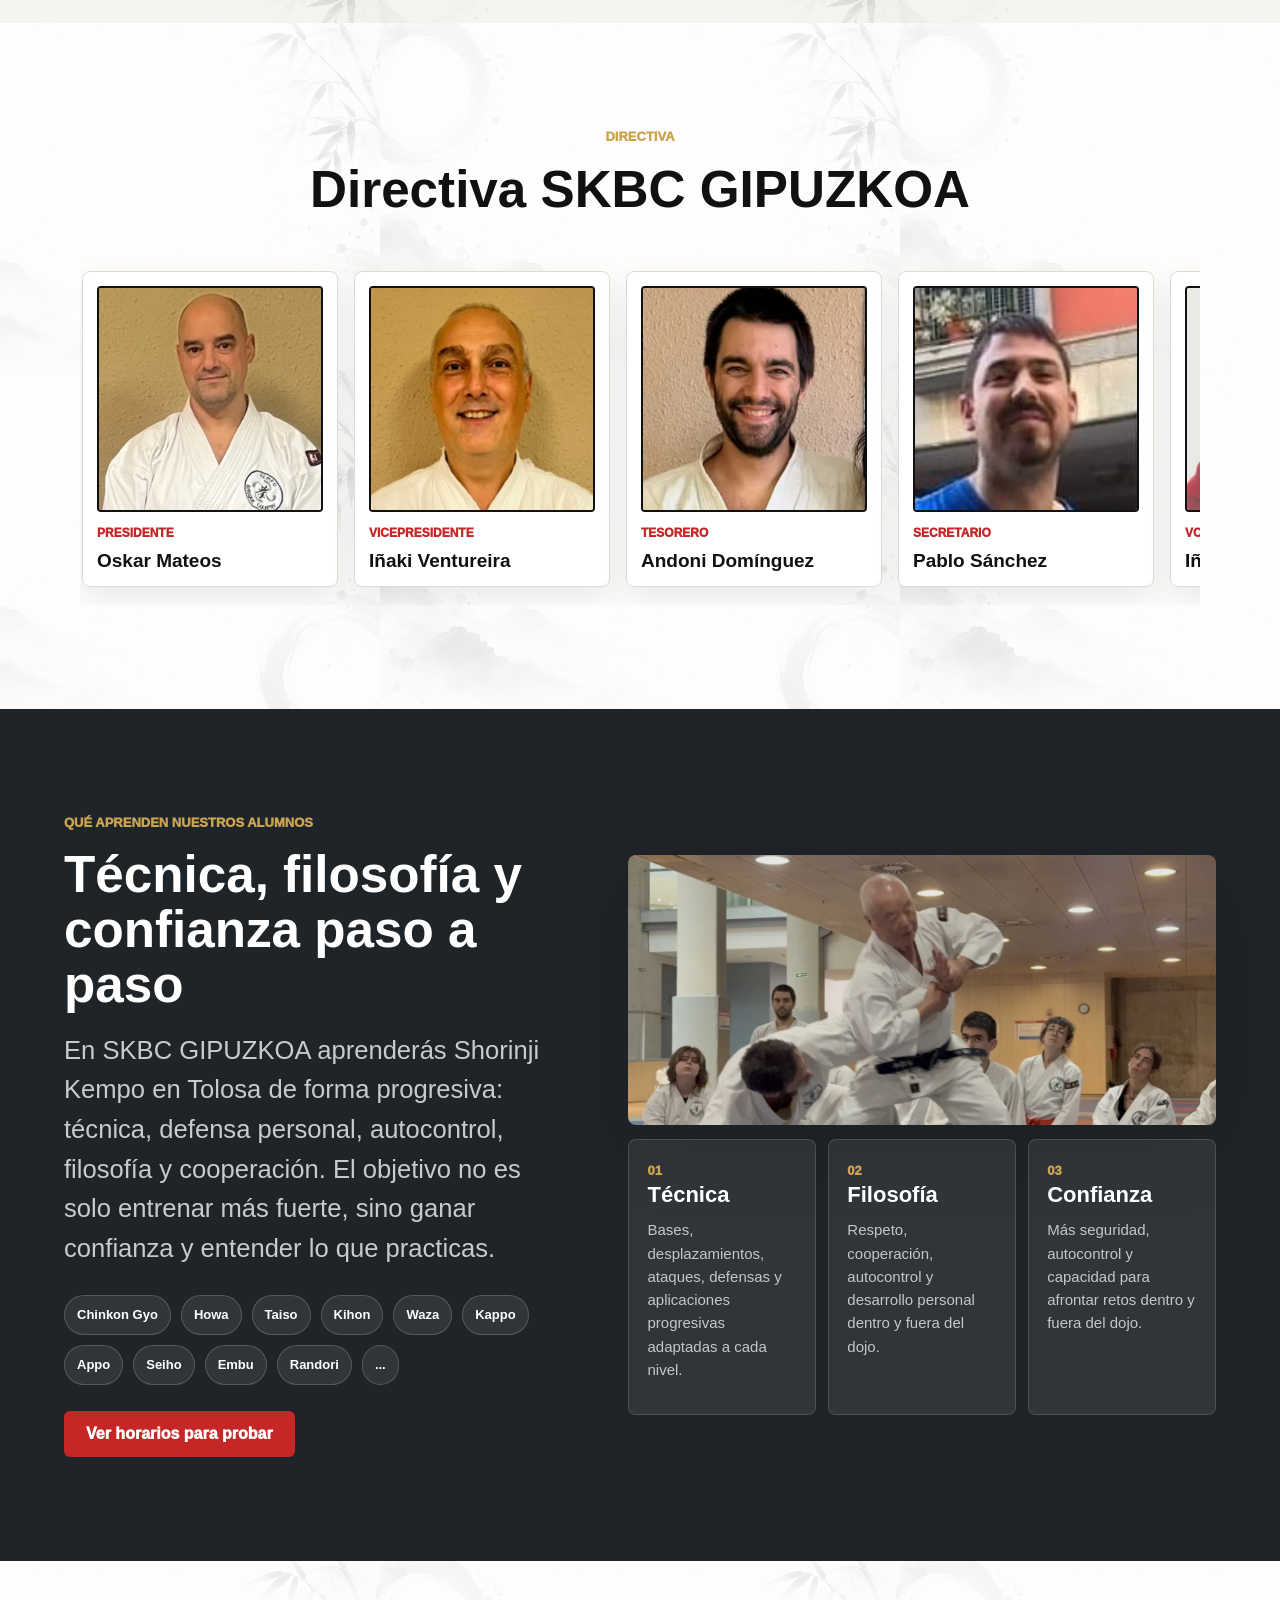
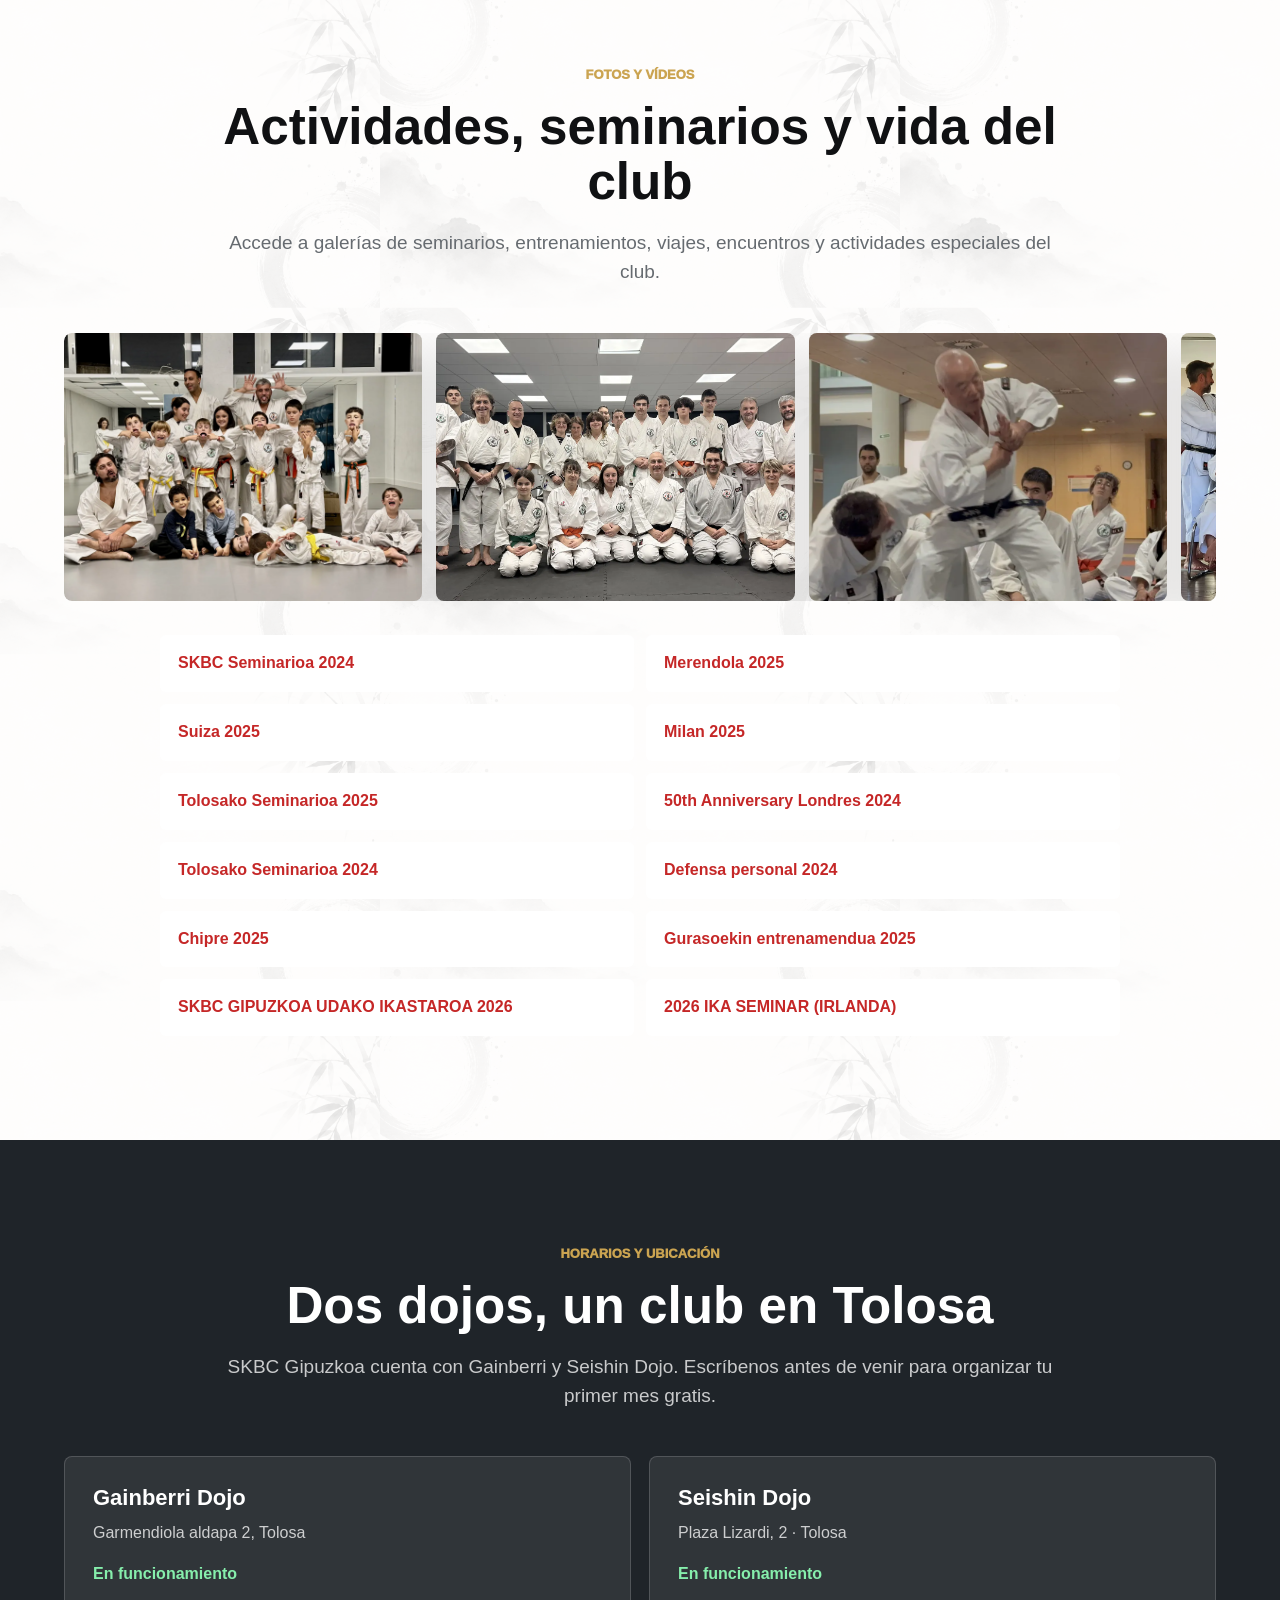
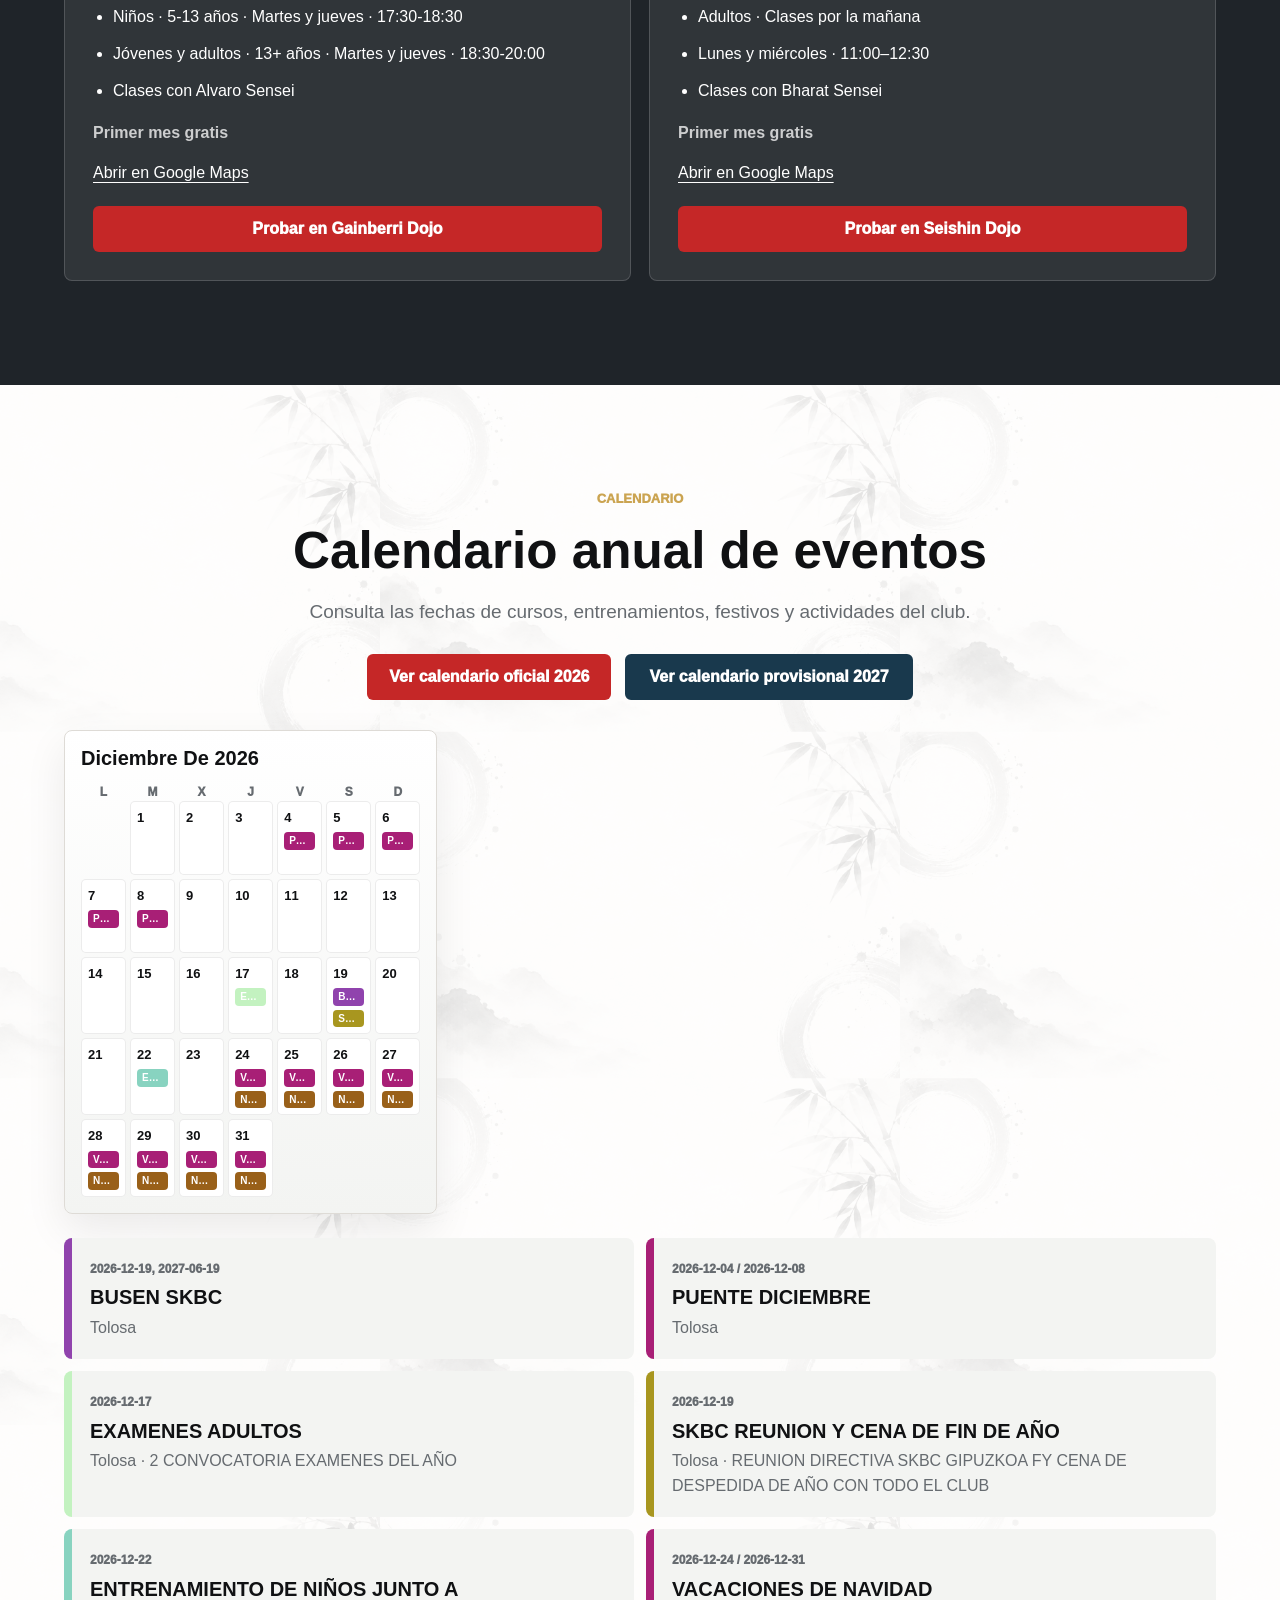
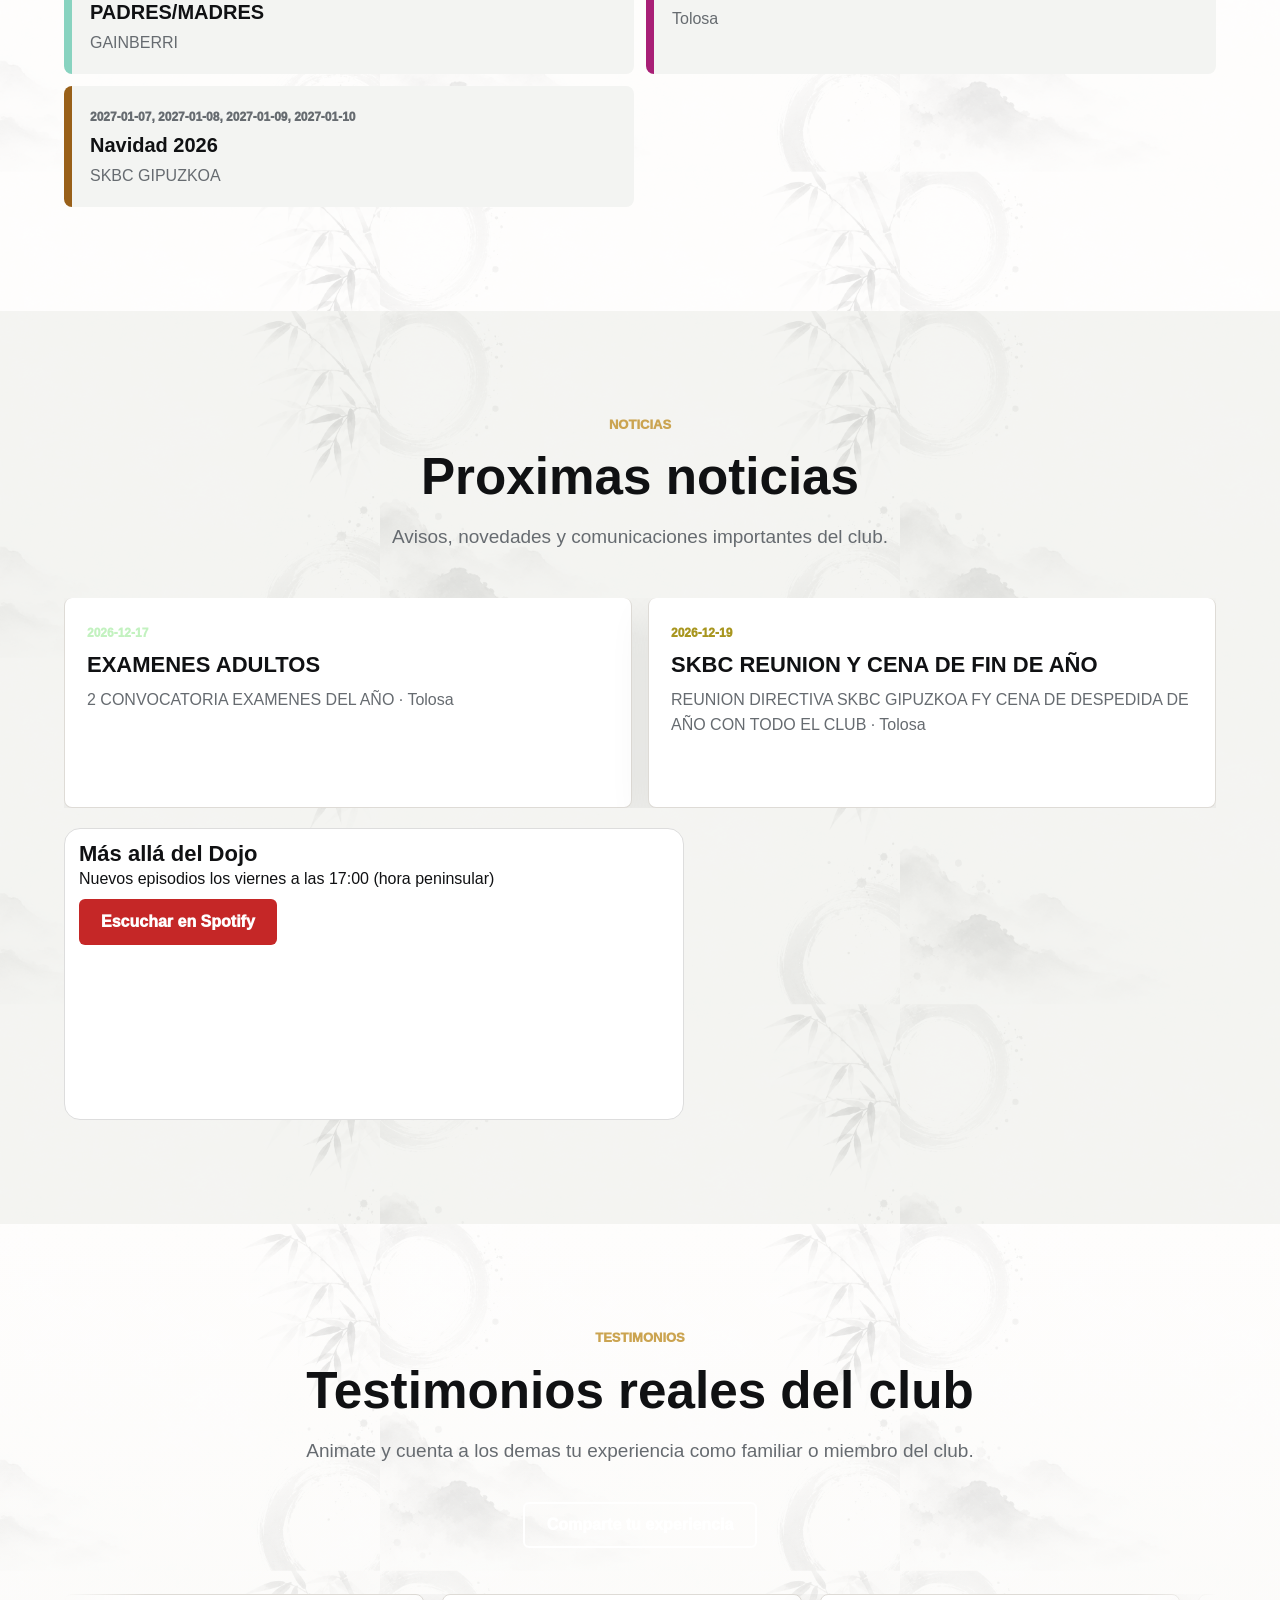
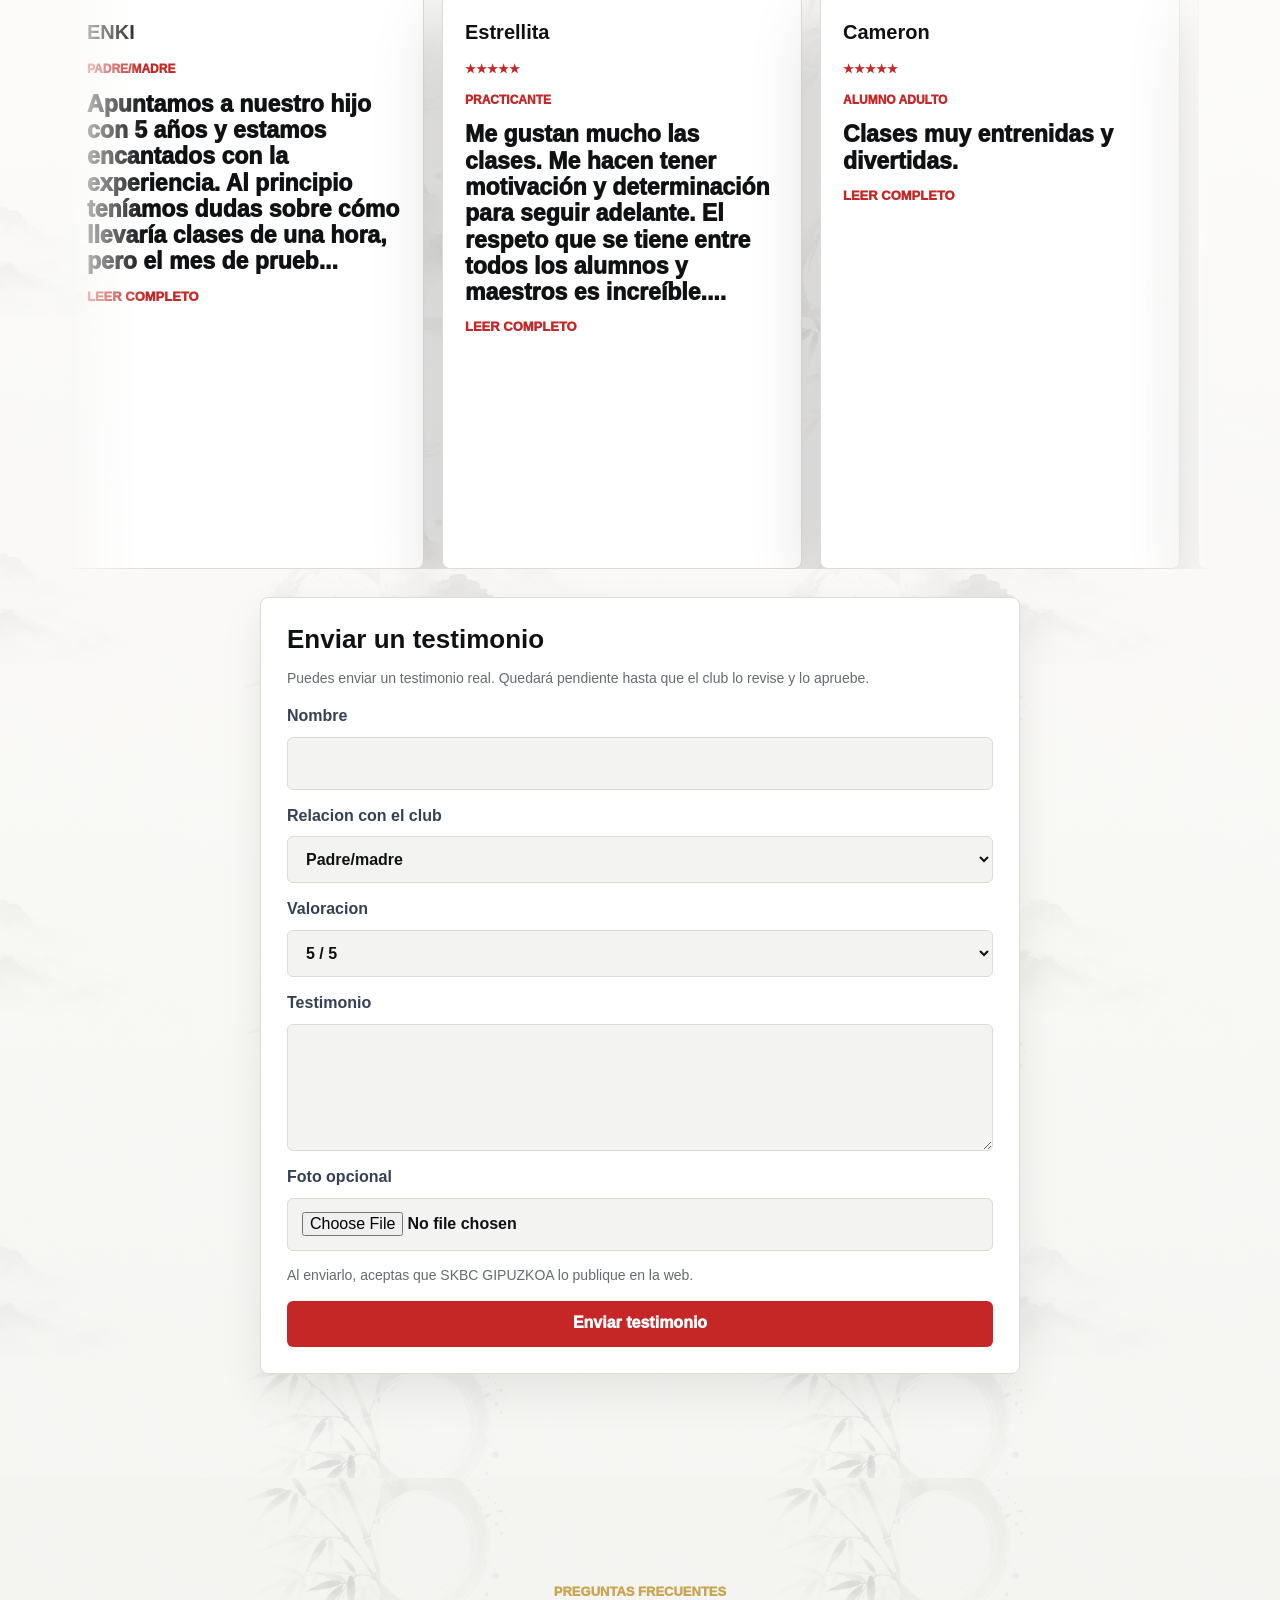
==== commit 36cc8f9e: "Update solidarity message in all three languages" ====
--- a/index.html
+++ b/index.html
@@ -153,7 +153,7 @@
 
     <script type="module" src="merch-orders.js?v=1"></script>
     <script src="calendar-public.js?v=20261106"></script>
-    <script src="app.js?v=20261125-posicion-banner"></script>
+    <script src="app.js?v=20261125-solidaridad-victimas"></script>
     <script defer src="seasonal-effects.js?v=20261019-layered-piles"></script>
   </body>
 </html>
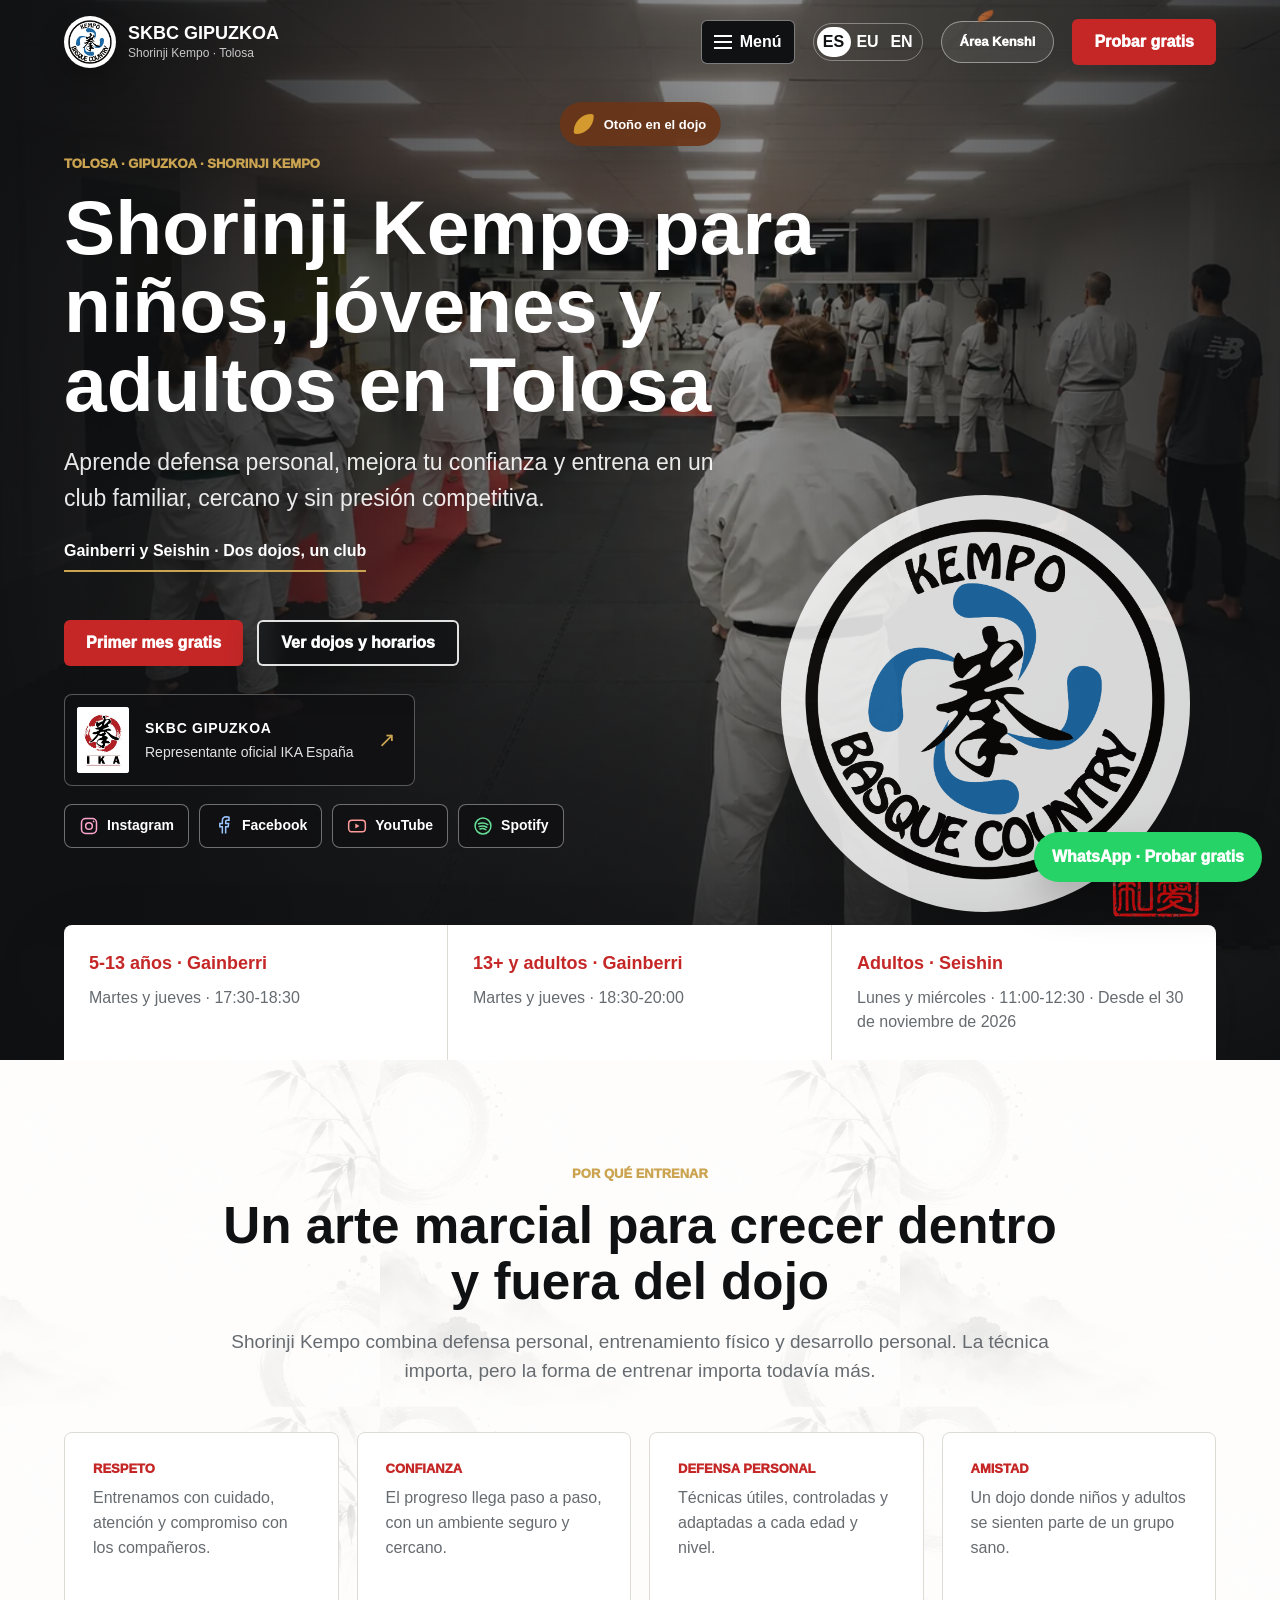
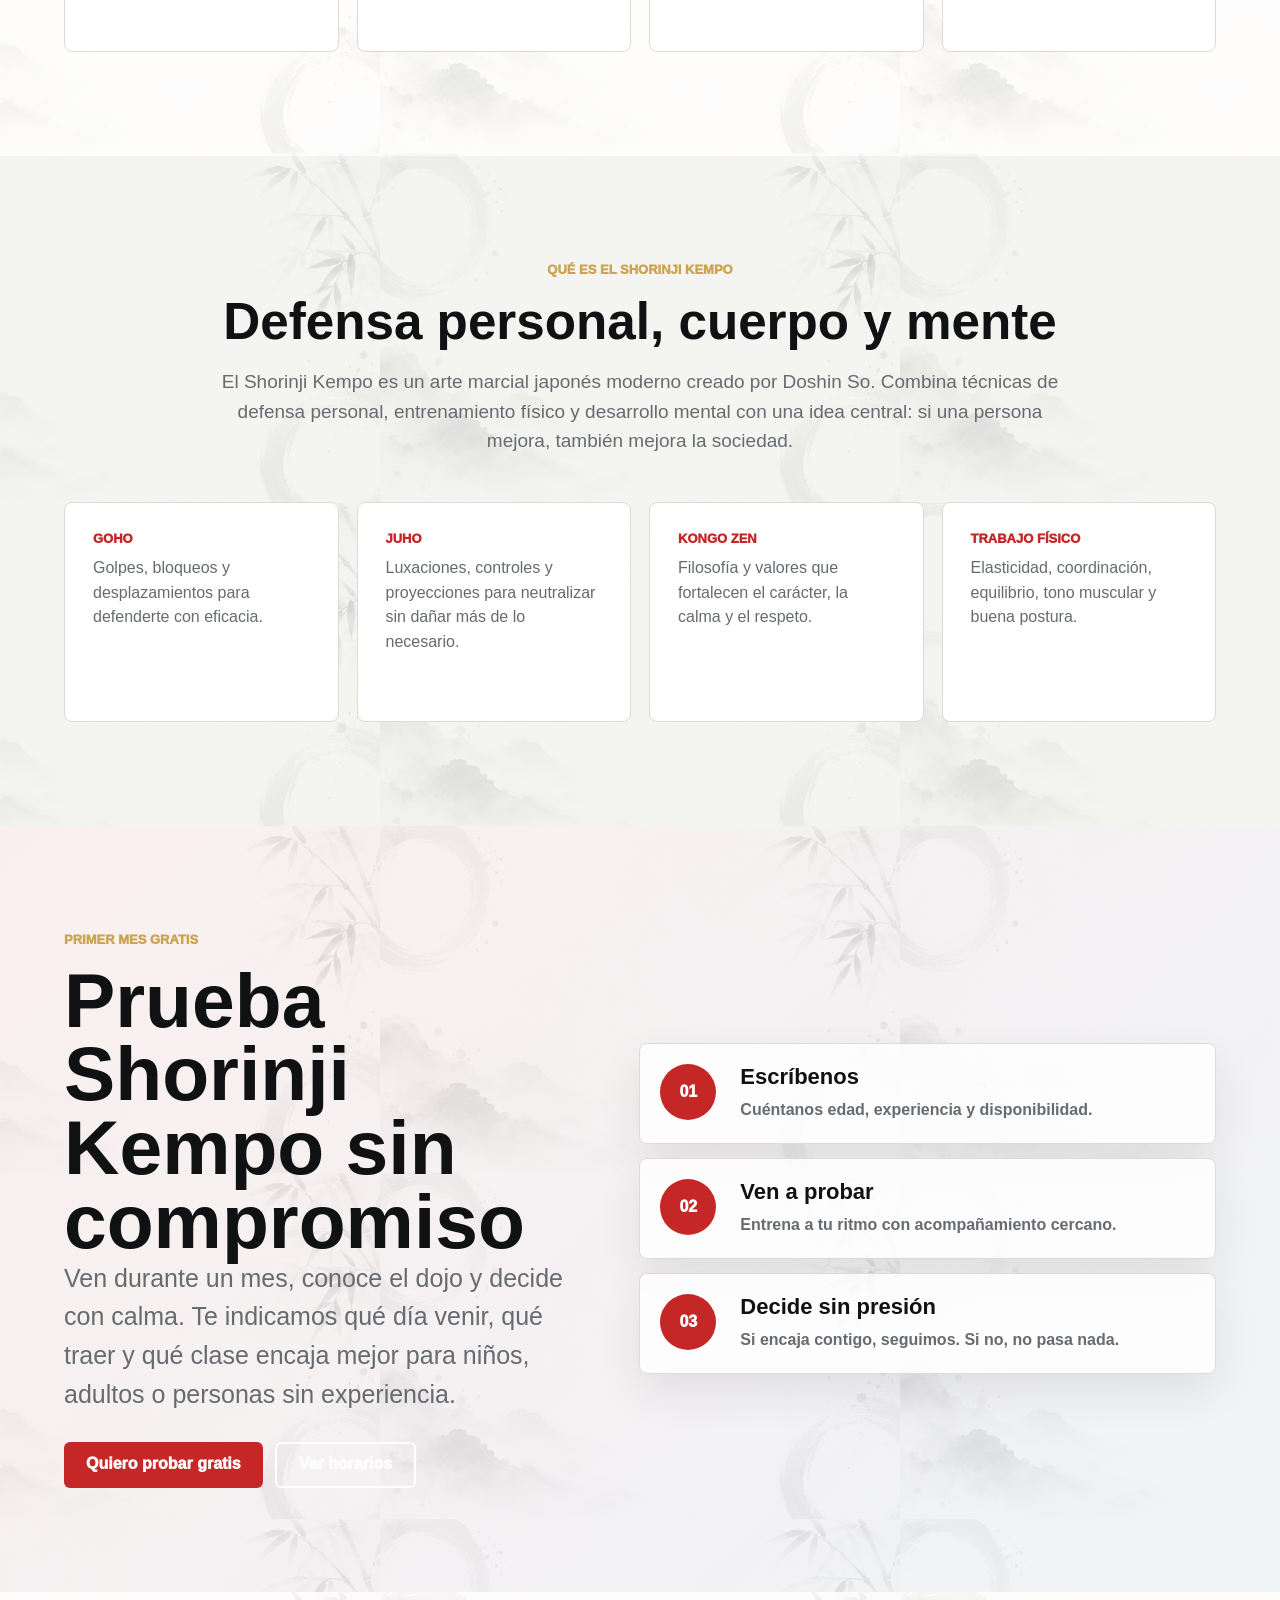
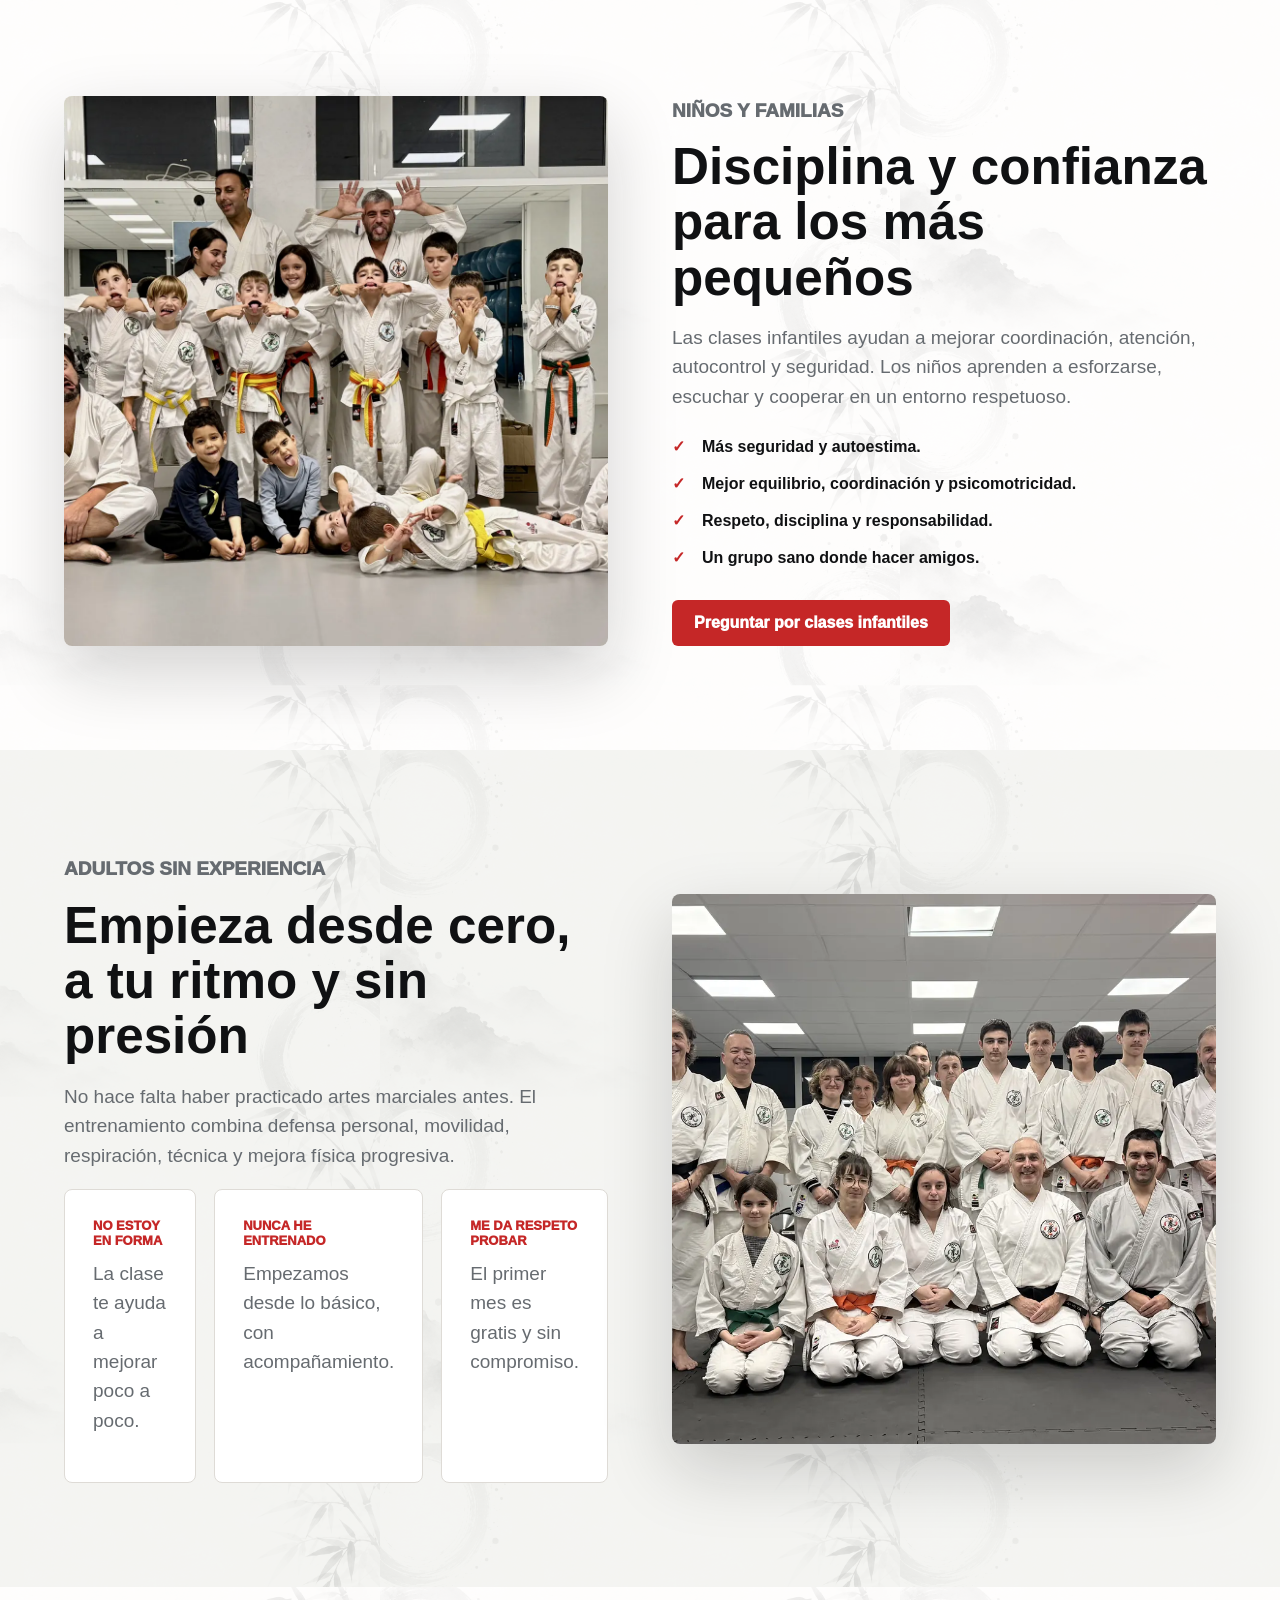
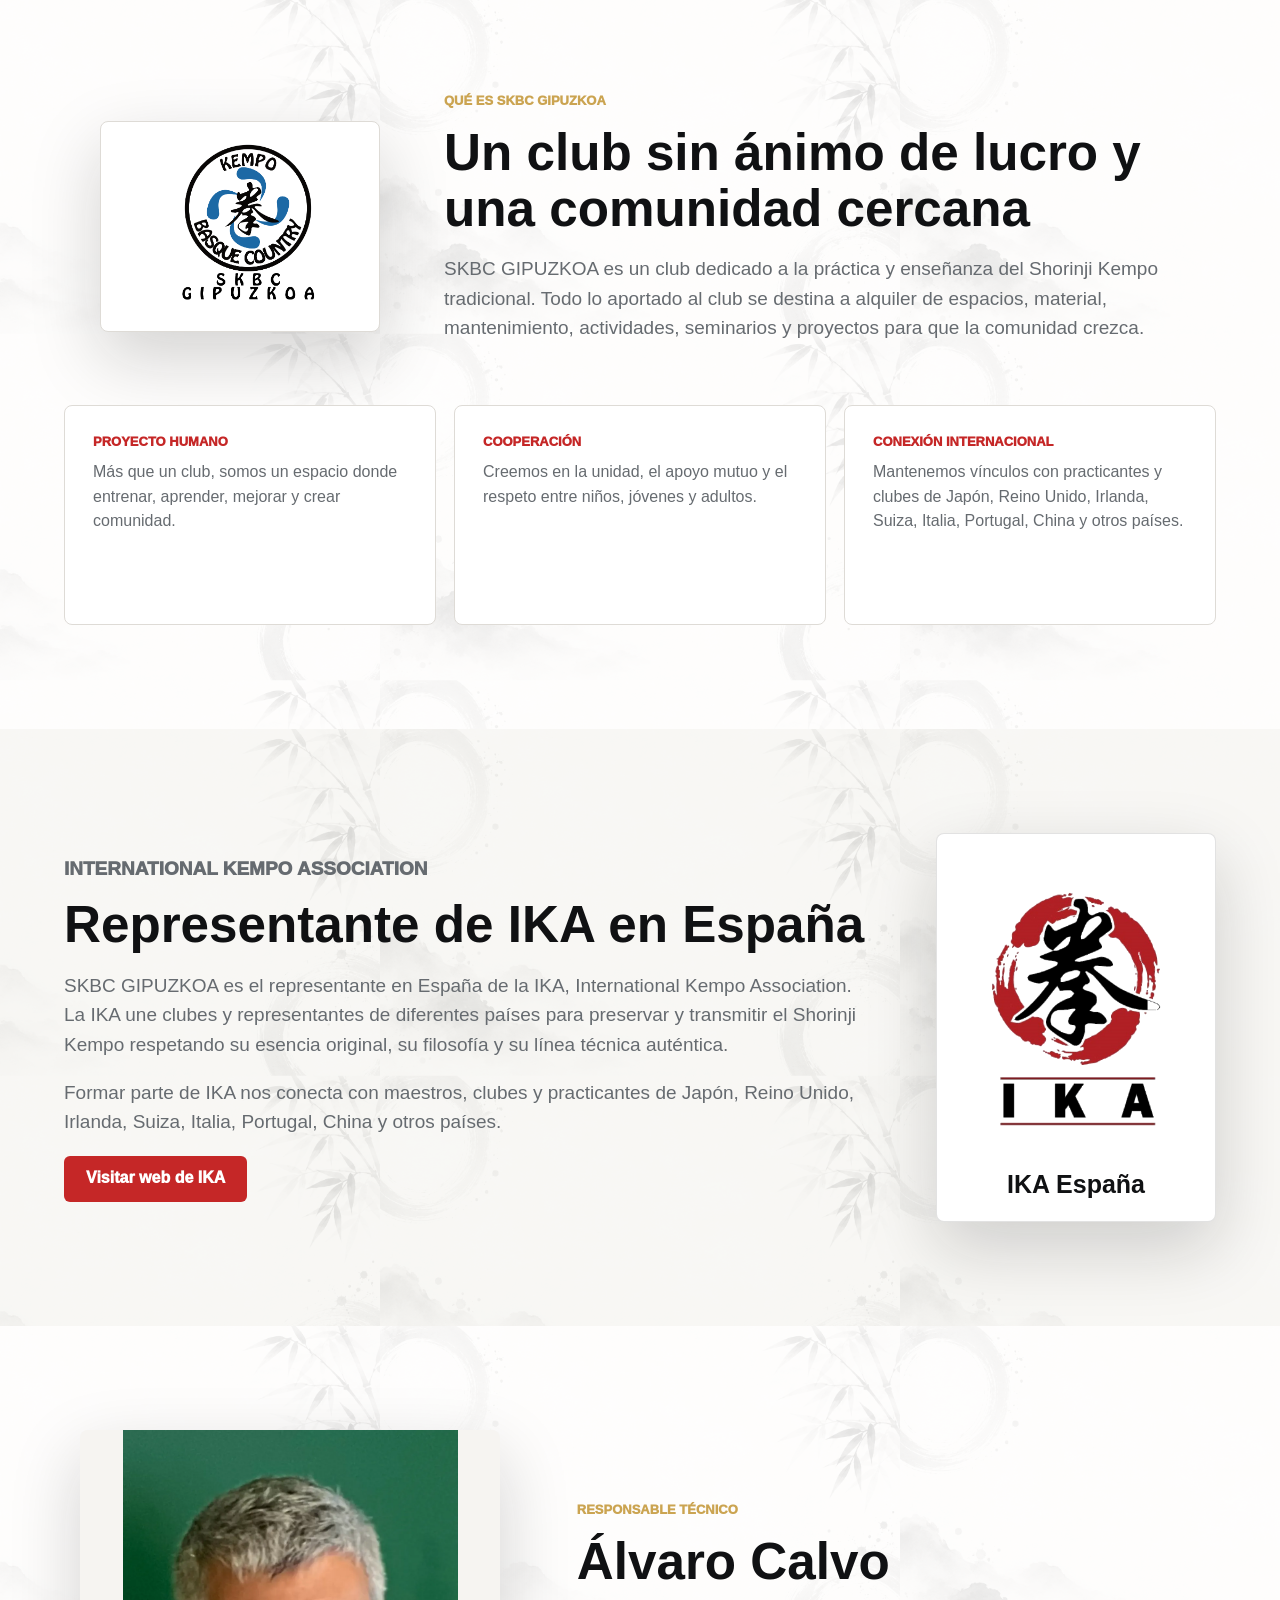
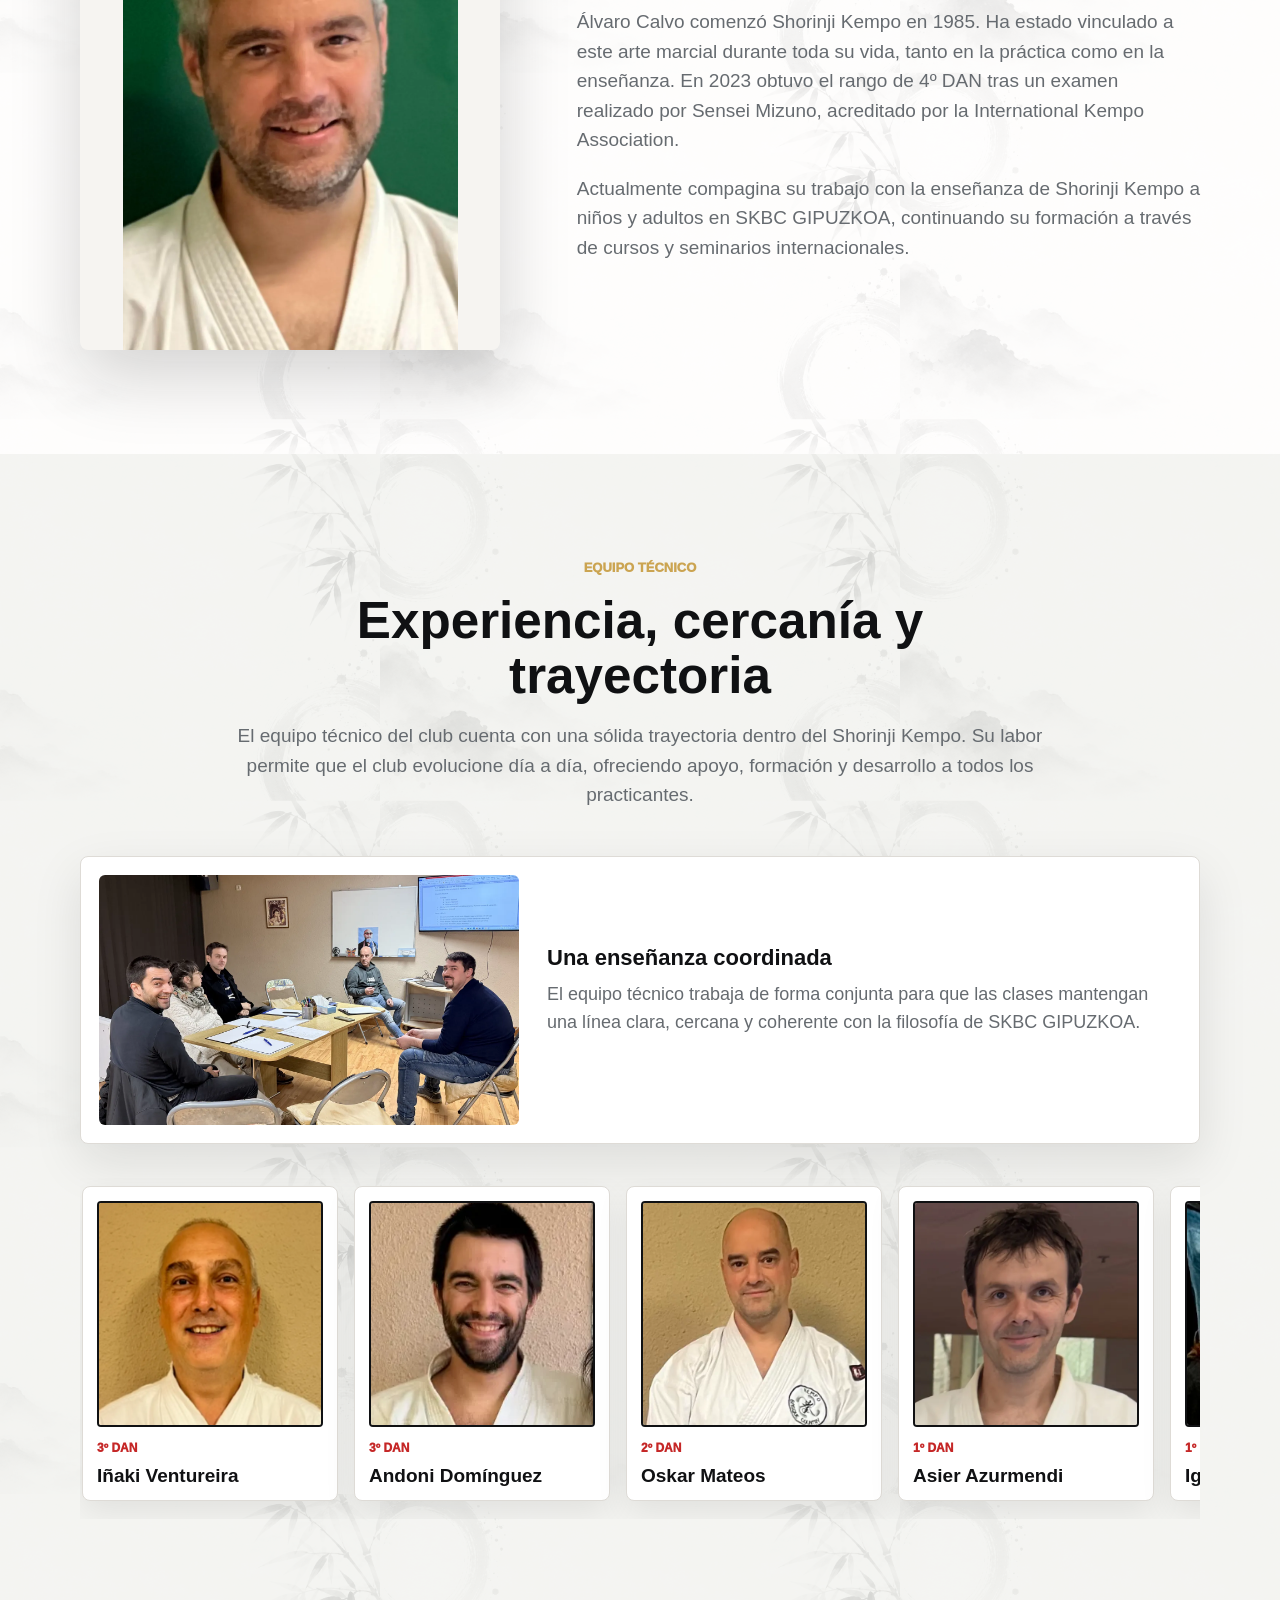
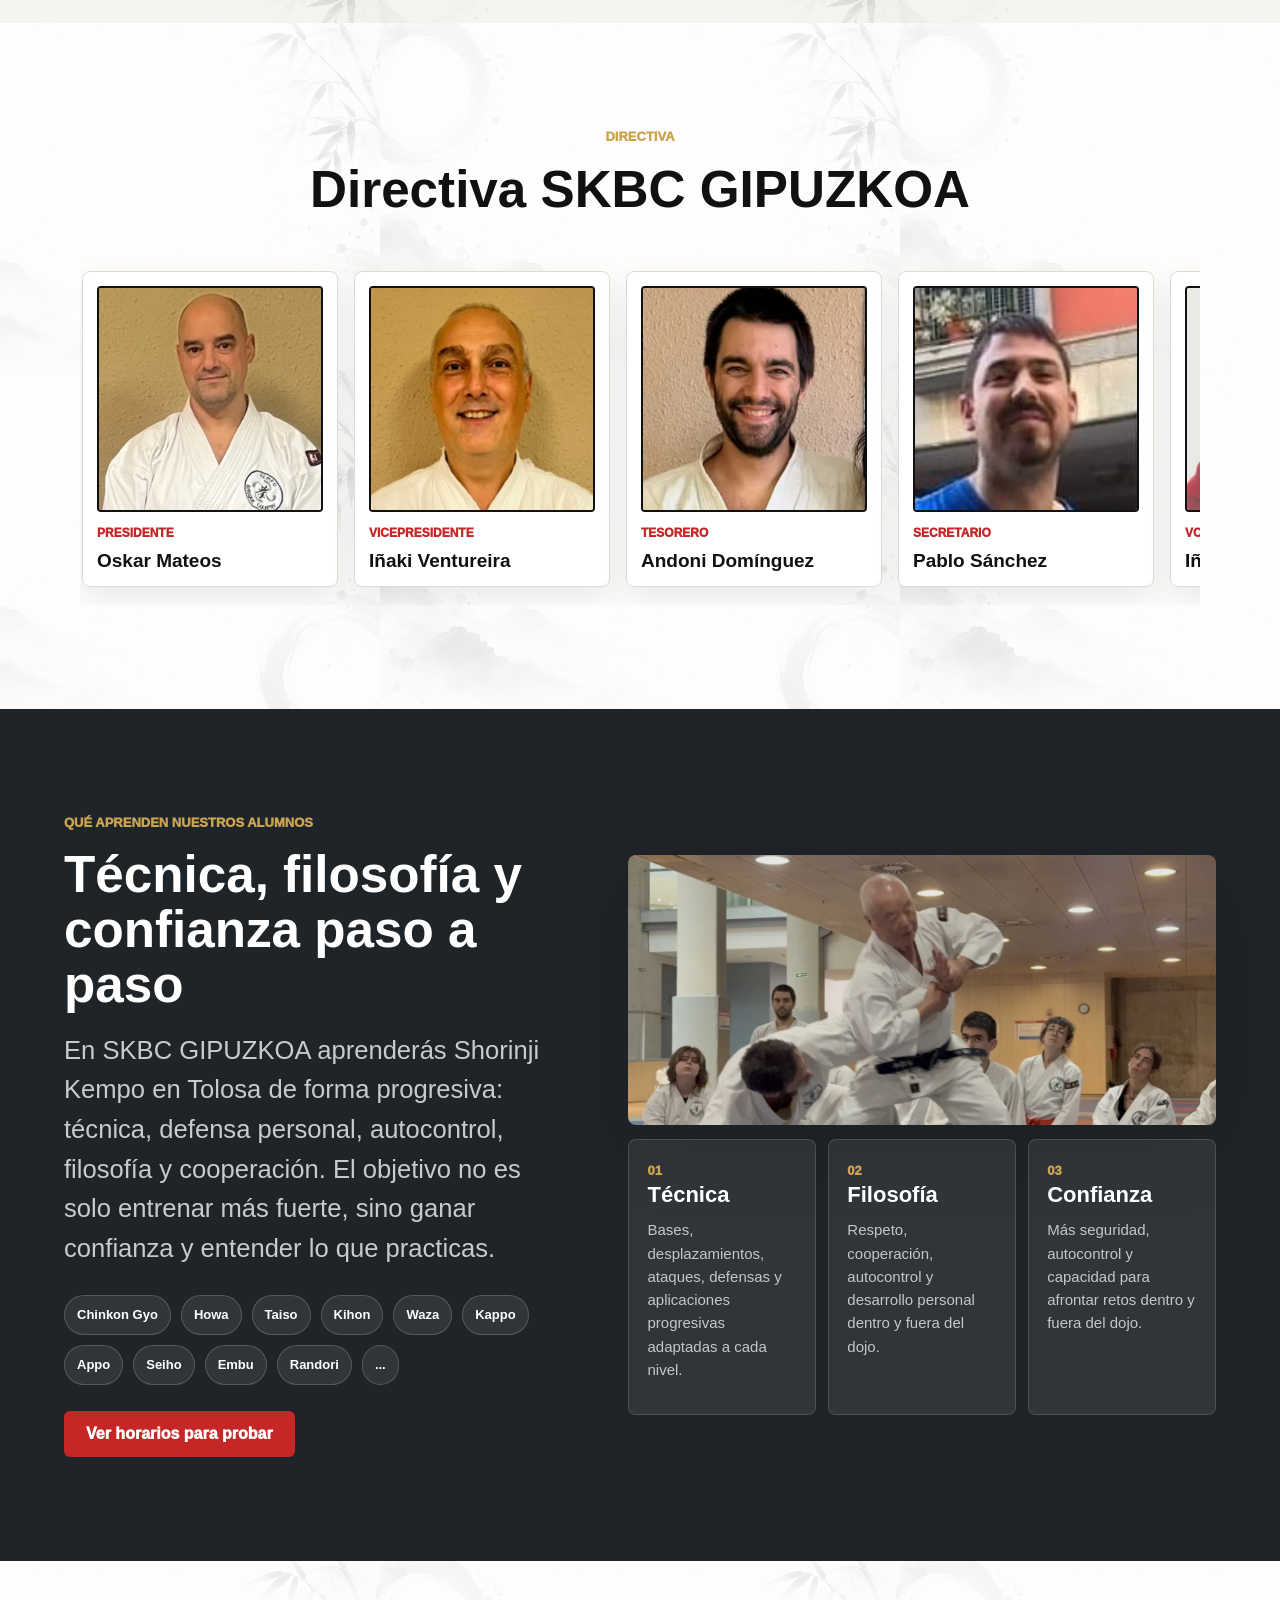
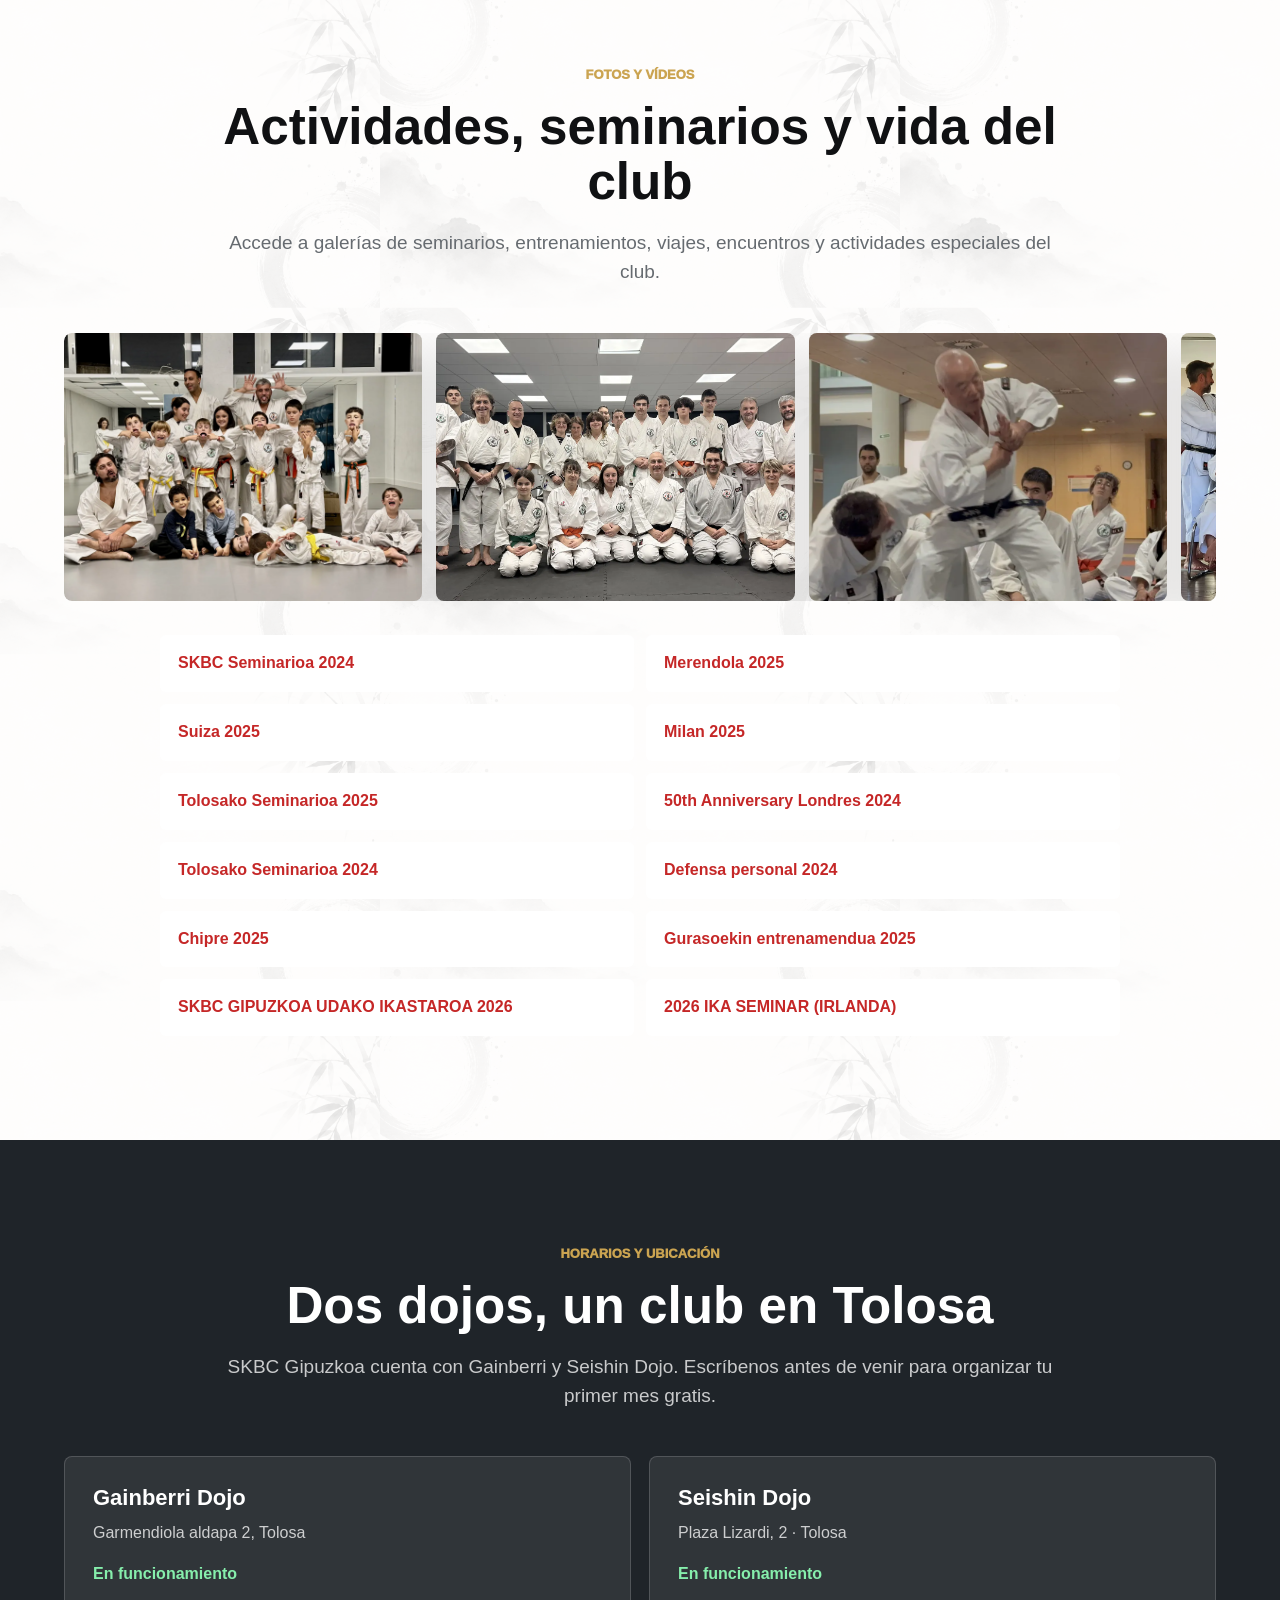
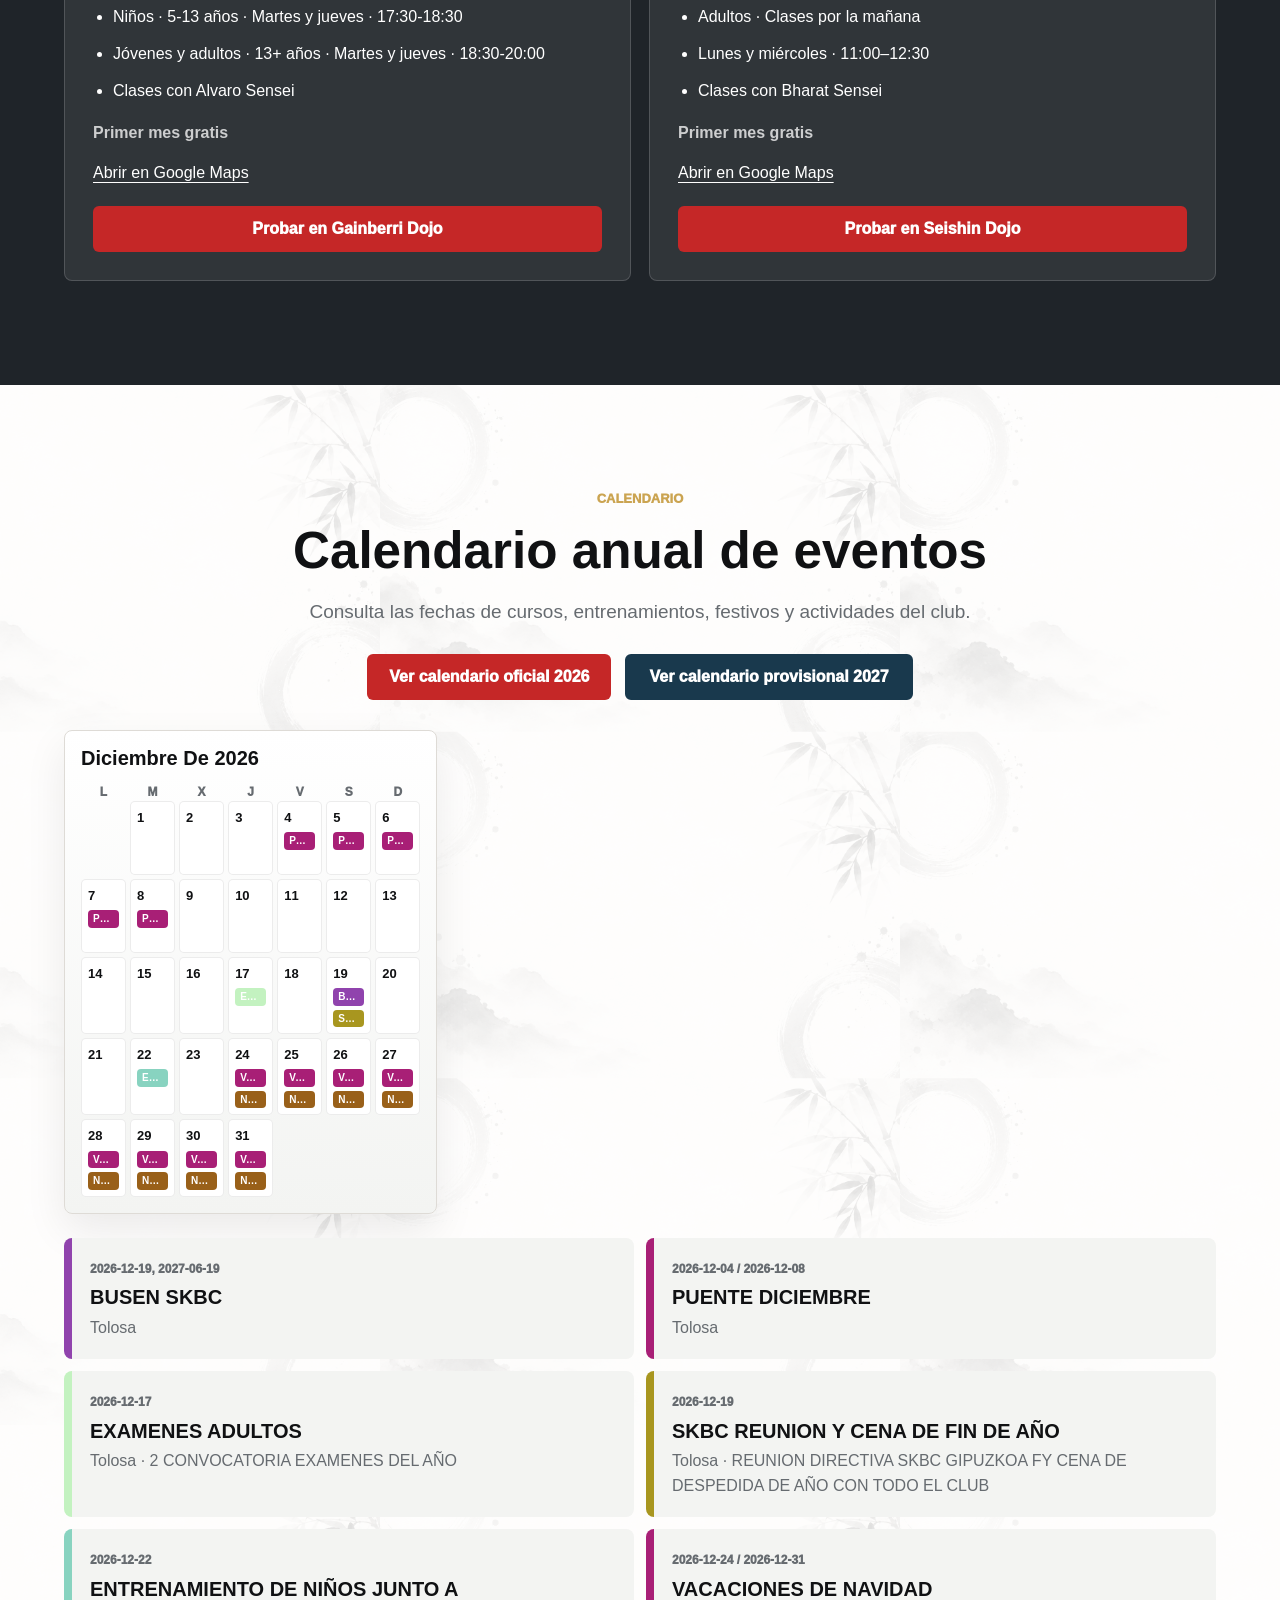
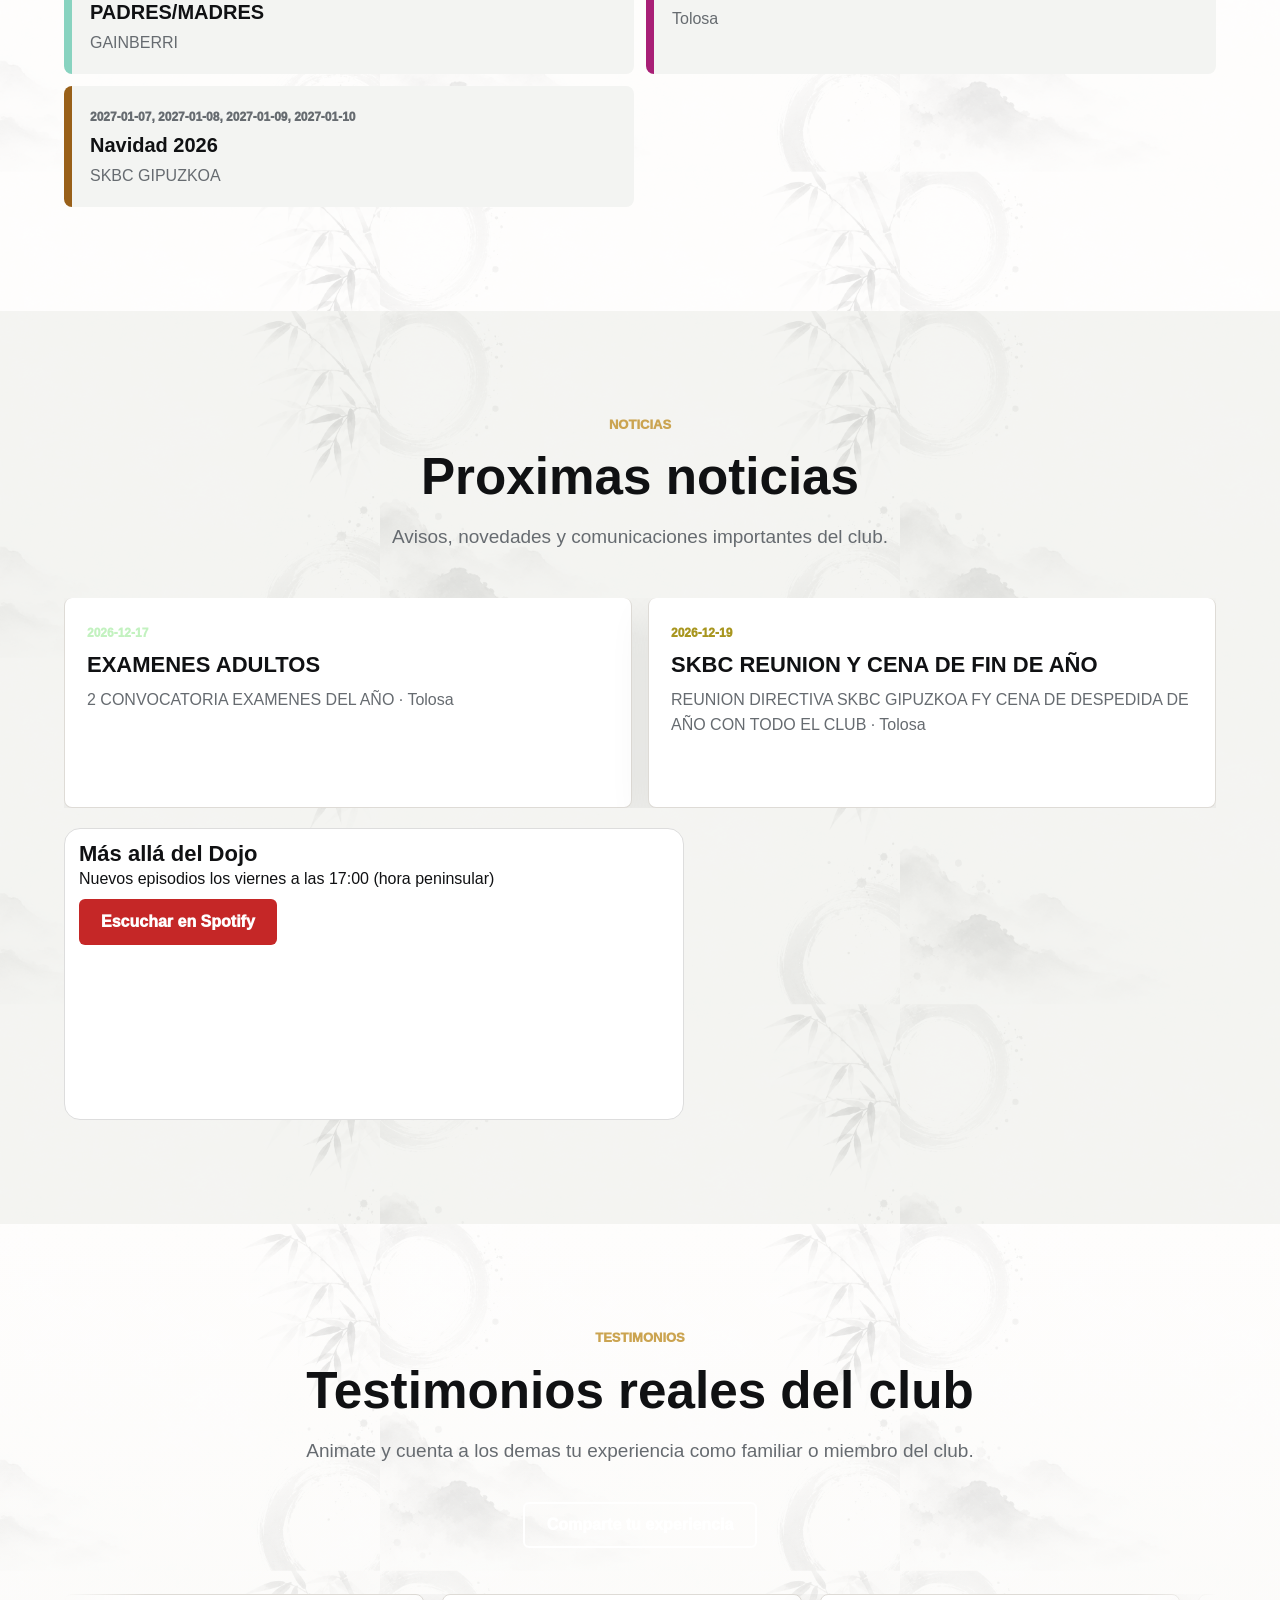
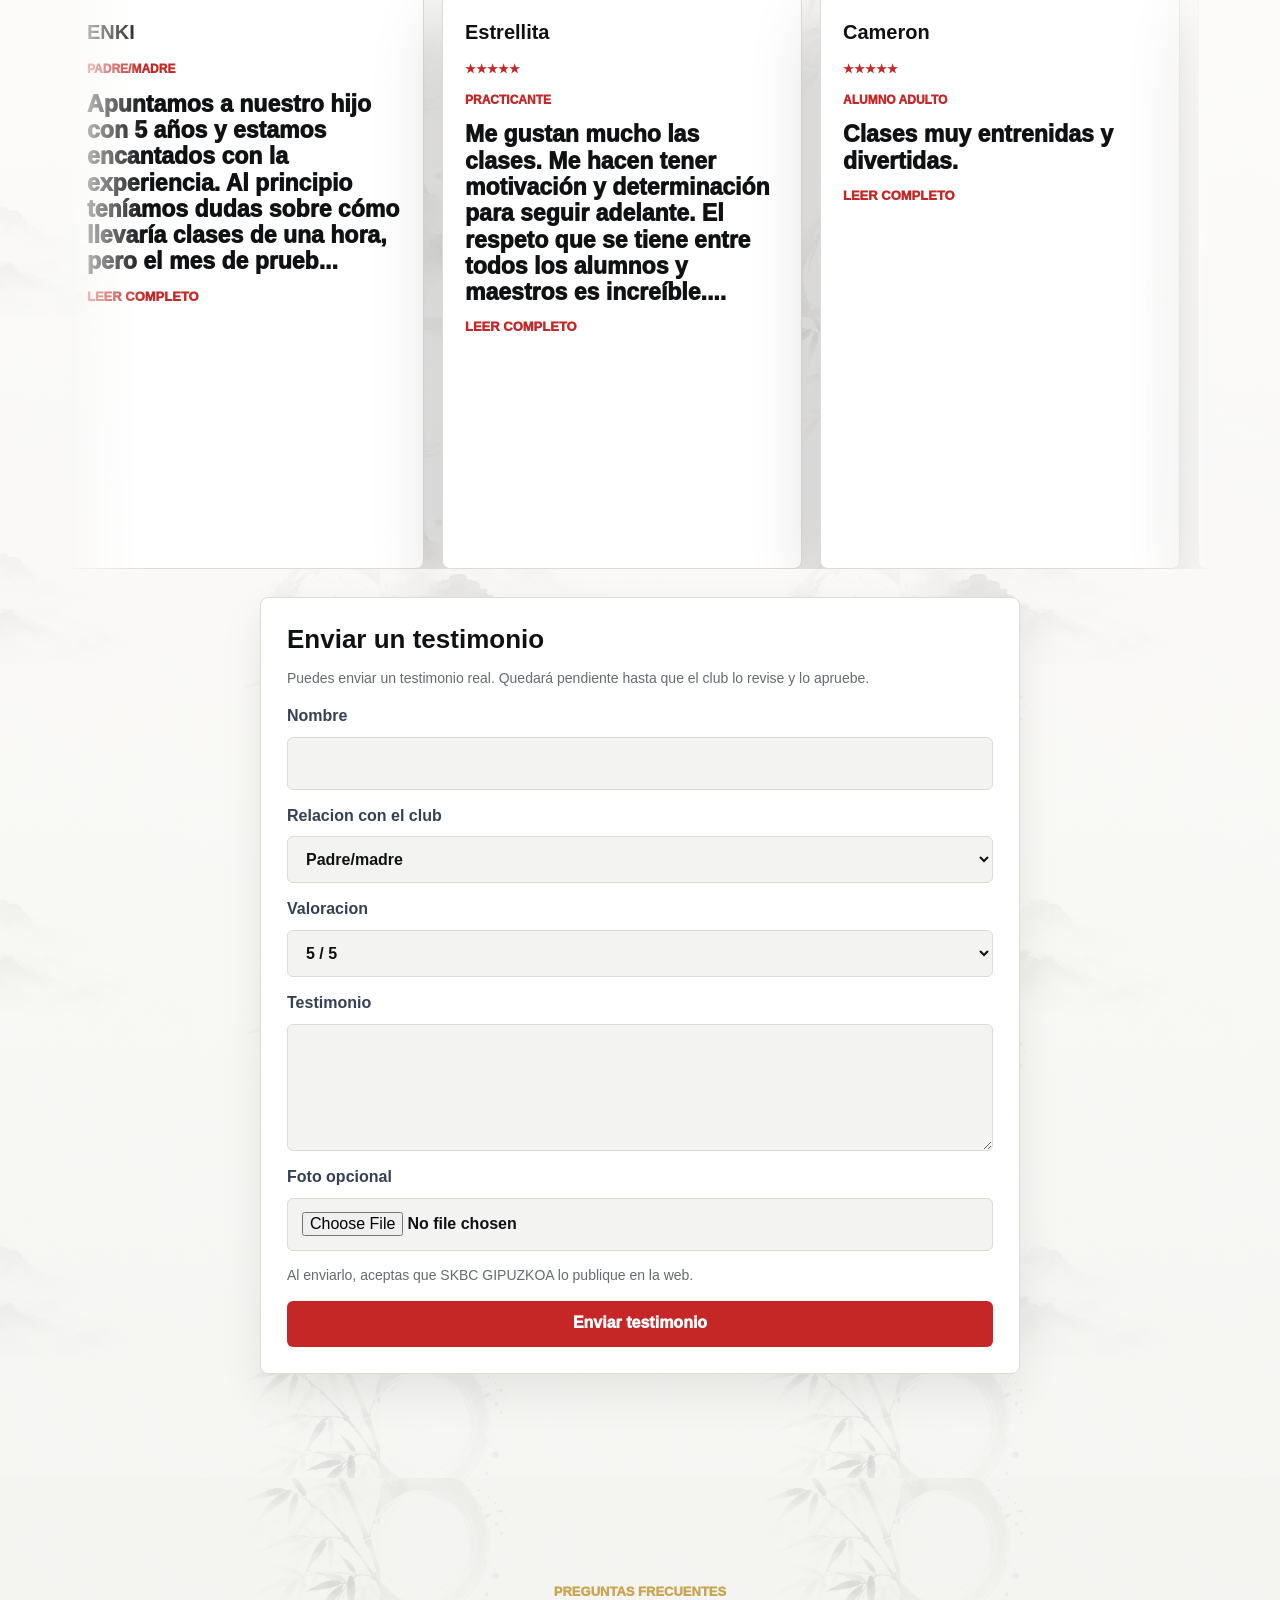
==== commit 01fc69ad: "Embed the live SKBC clothing store in merchandising" ====
--- a/index.html
+++ b/index.html
@@ -25,7 +25,7 @@
     <link rel="icon" href="assets/logo-skbc.png" />
     <link rel="apple-touch-icon" href="assets/logo-skbc.png" />
     <link rel="preload" as="image" href="assets/optimized/1780955986965-chatgpt-image-8-jun-2026-23-59-12.webp" />
-    <link rel="stylesheet" href="styles.css?v=20261125-posicion-banner" />
+    <link rel="stylesheet" href="styles.css?v=20261125-tienda" />
     <script type="application/ld+json" id="structured-data">
       {
         "@context": "https://schema.org",
@@ -153,7 +153,7 @@
 
     <script type="module" src="merch-orders.js?v=1"></script>
     <script src="calendar-public.js?v=20261106"></script>
-    <script src="app.js?v=20261125-solidaridad-victimas"></script>
+    <script src="app.js?v=20261125-tienda"></script>
     <script defer src="seasonal-effects.js?v=20261019-layered-piles"></script>
   </body>
 </html>
--- a/styles.css
+++ b/styles.css
@@ -4100,3 +4100,30 @@
   .hero:has(> .solidarity-tribute) { padding-top: 144px; }
   .hero > .solidarity-tribute { margin-inline: -18px; }
 }
+
+.merch-clothing-store {
+  margin-block-start: 2rem;
+  min-width: 0;
+}
+
+.merch-clothing-header {
+  display: flex;
+  align-items: center;
+  justify-content: space-between;
+  flex-wrap: wrap;
+  gap: 0.75rem 1rem;
+  margin-block-end: 0.75rem;
+}
+
+.merch-clothing-header h3 {
+  margin: 0;
+}
+
+.merch-clothing-store iframe {
+  display: block;
+  width: 100%;
+  height: clamp(32rem, 85vh, 54rem);
+  border: 1px solid #dce5ec;
+  border-radius: 1rem;
+  background: #fff;
+}
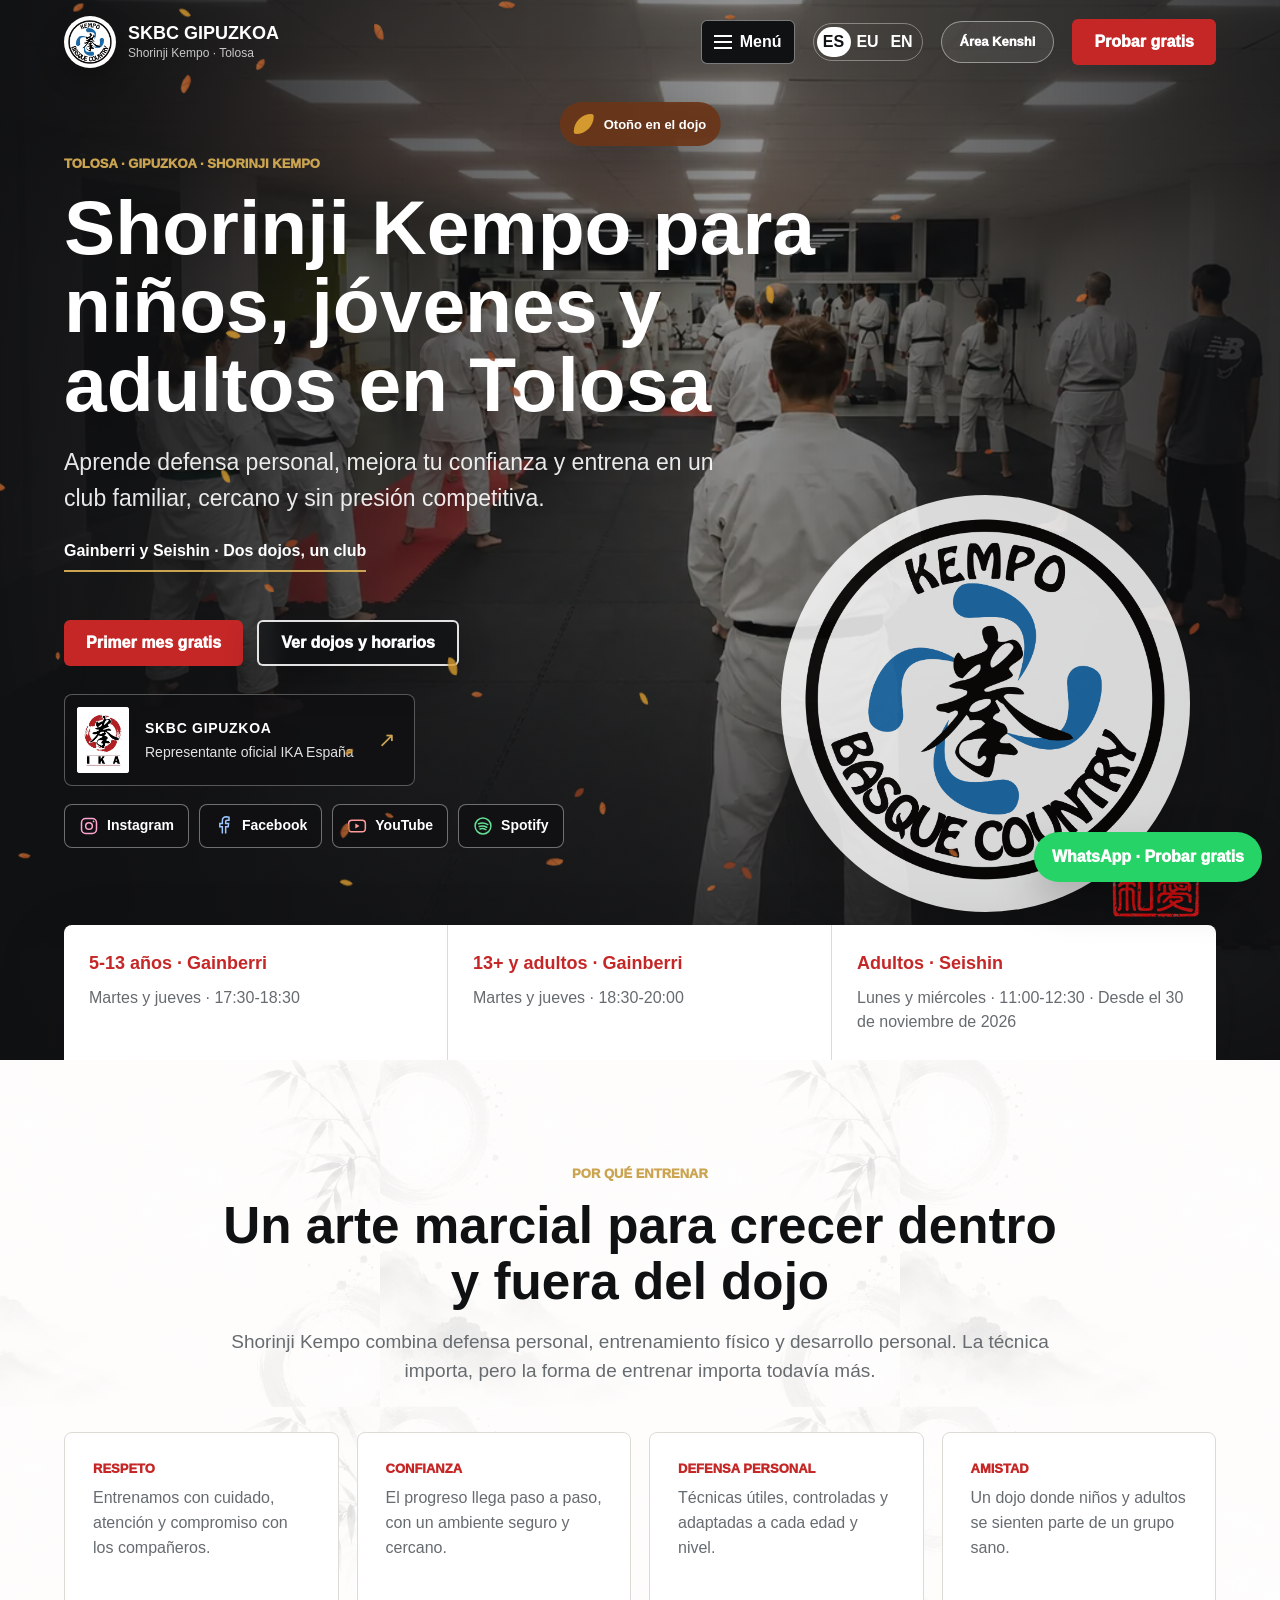
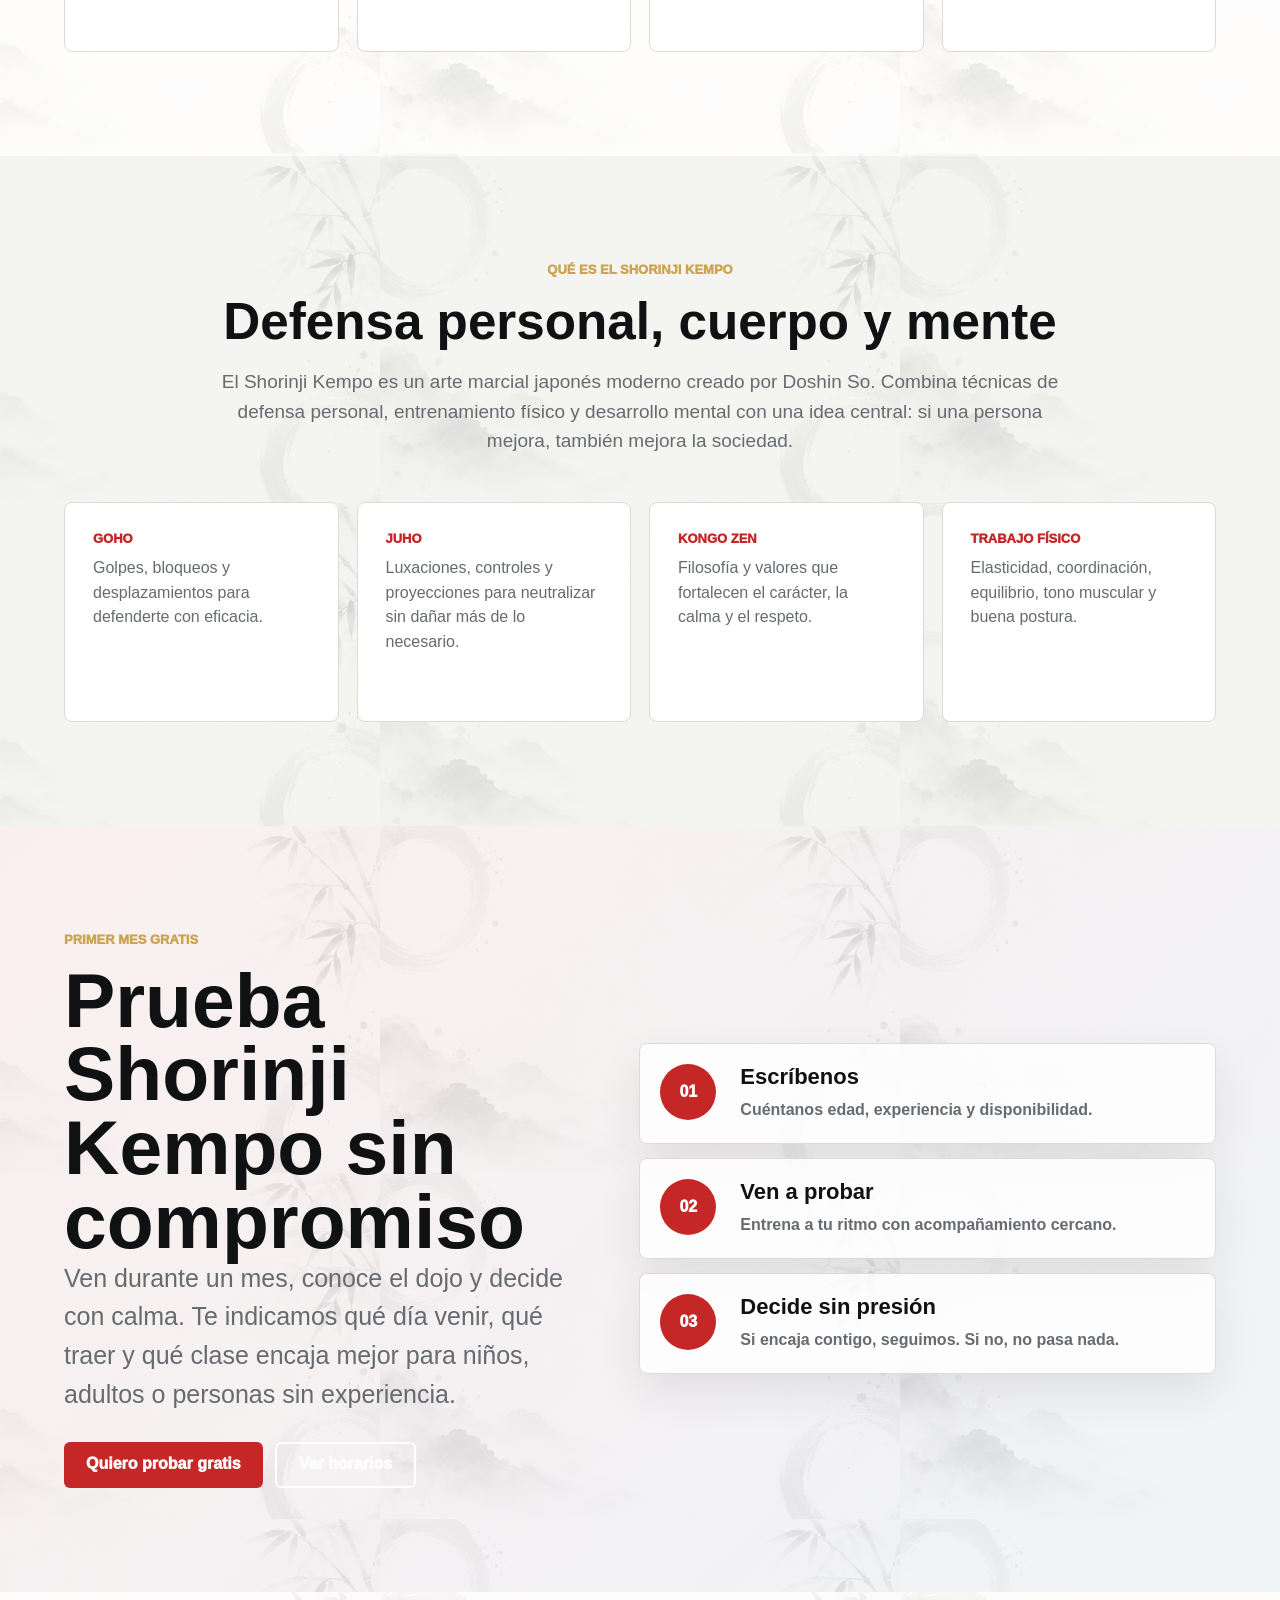
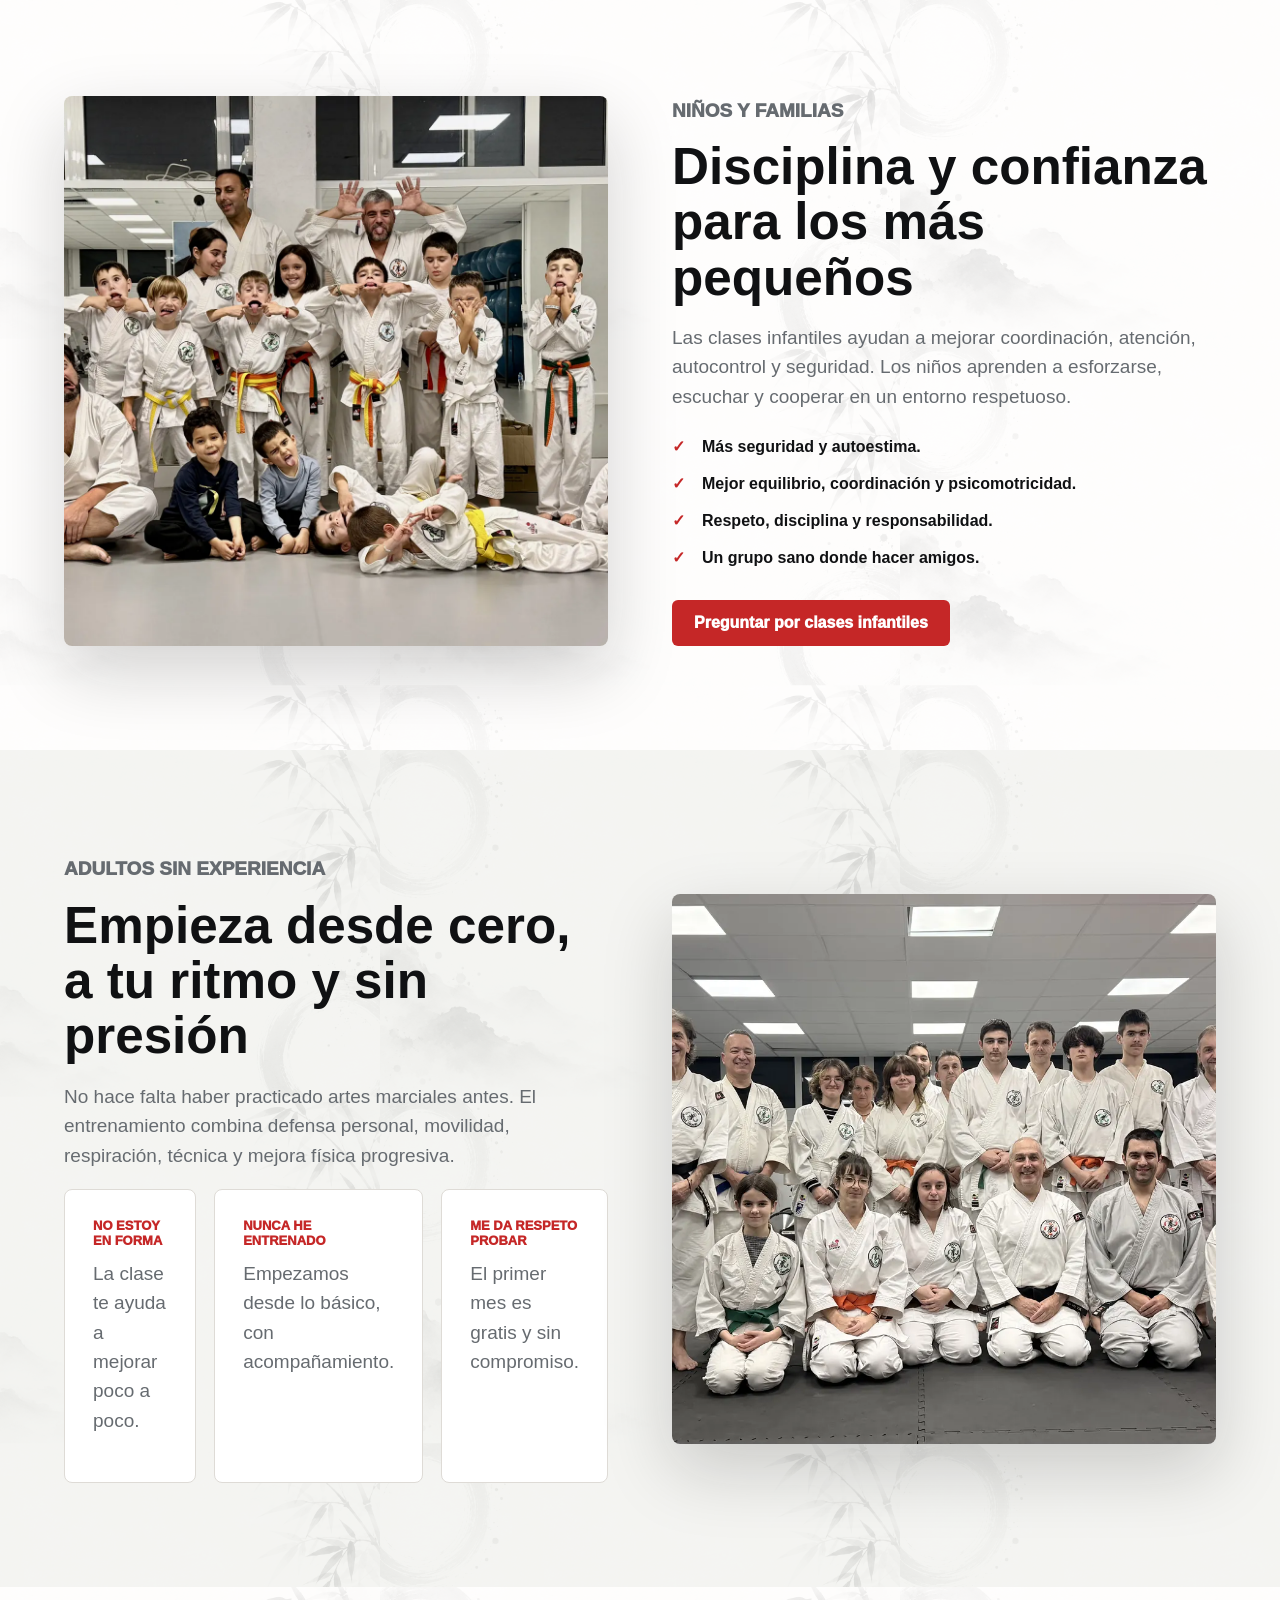
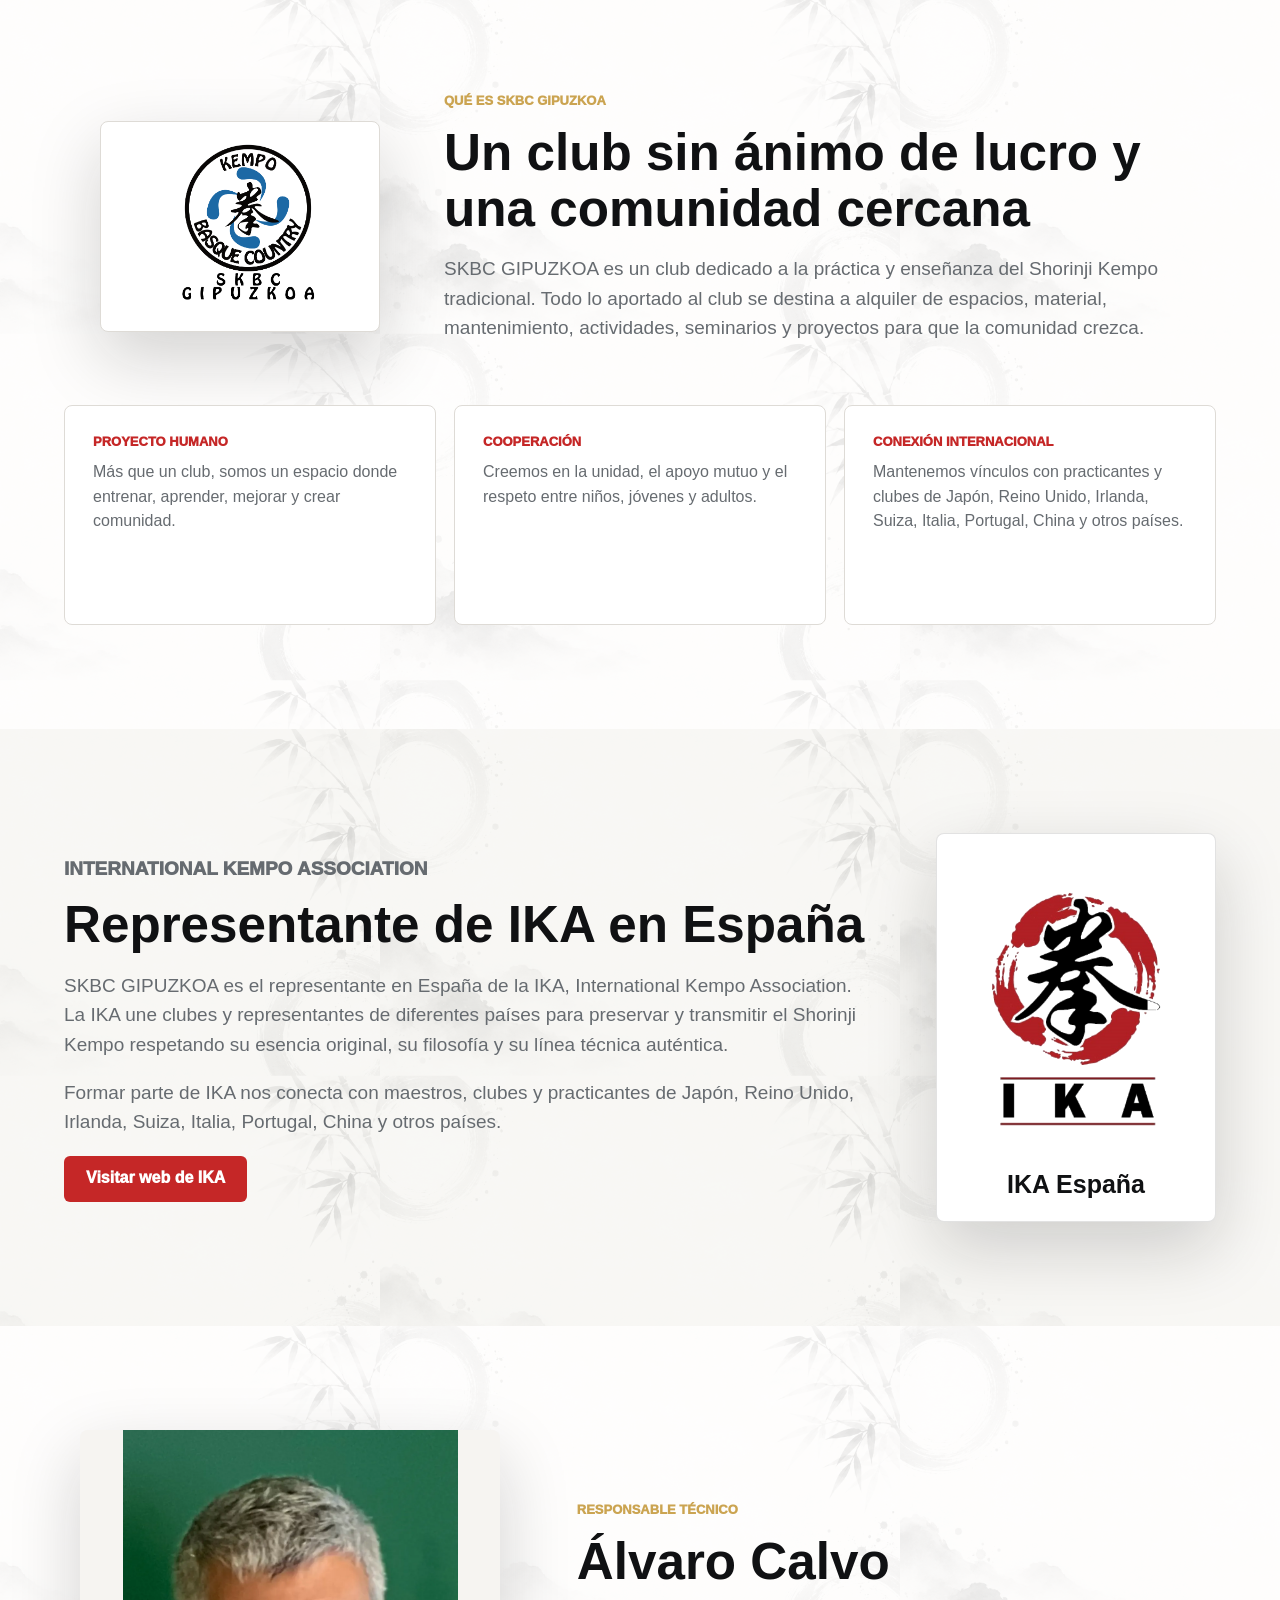
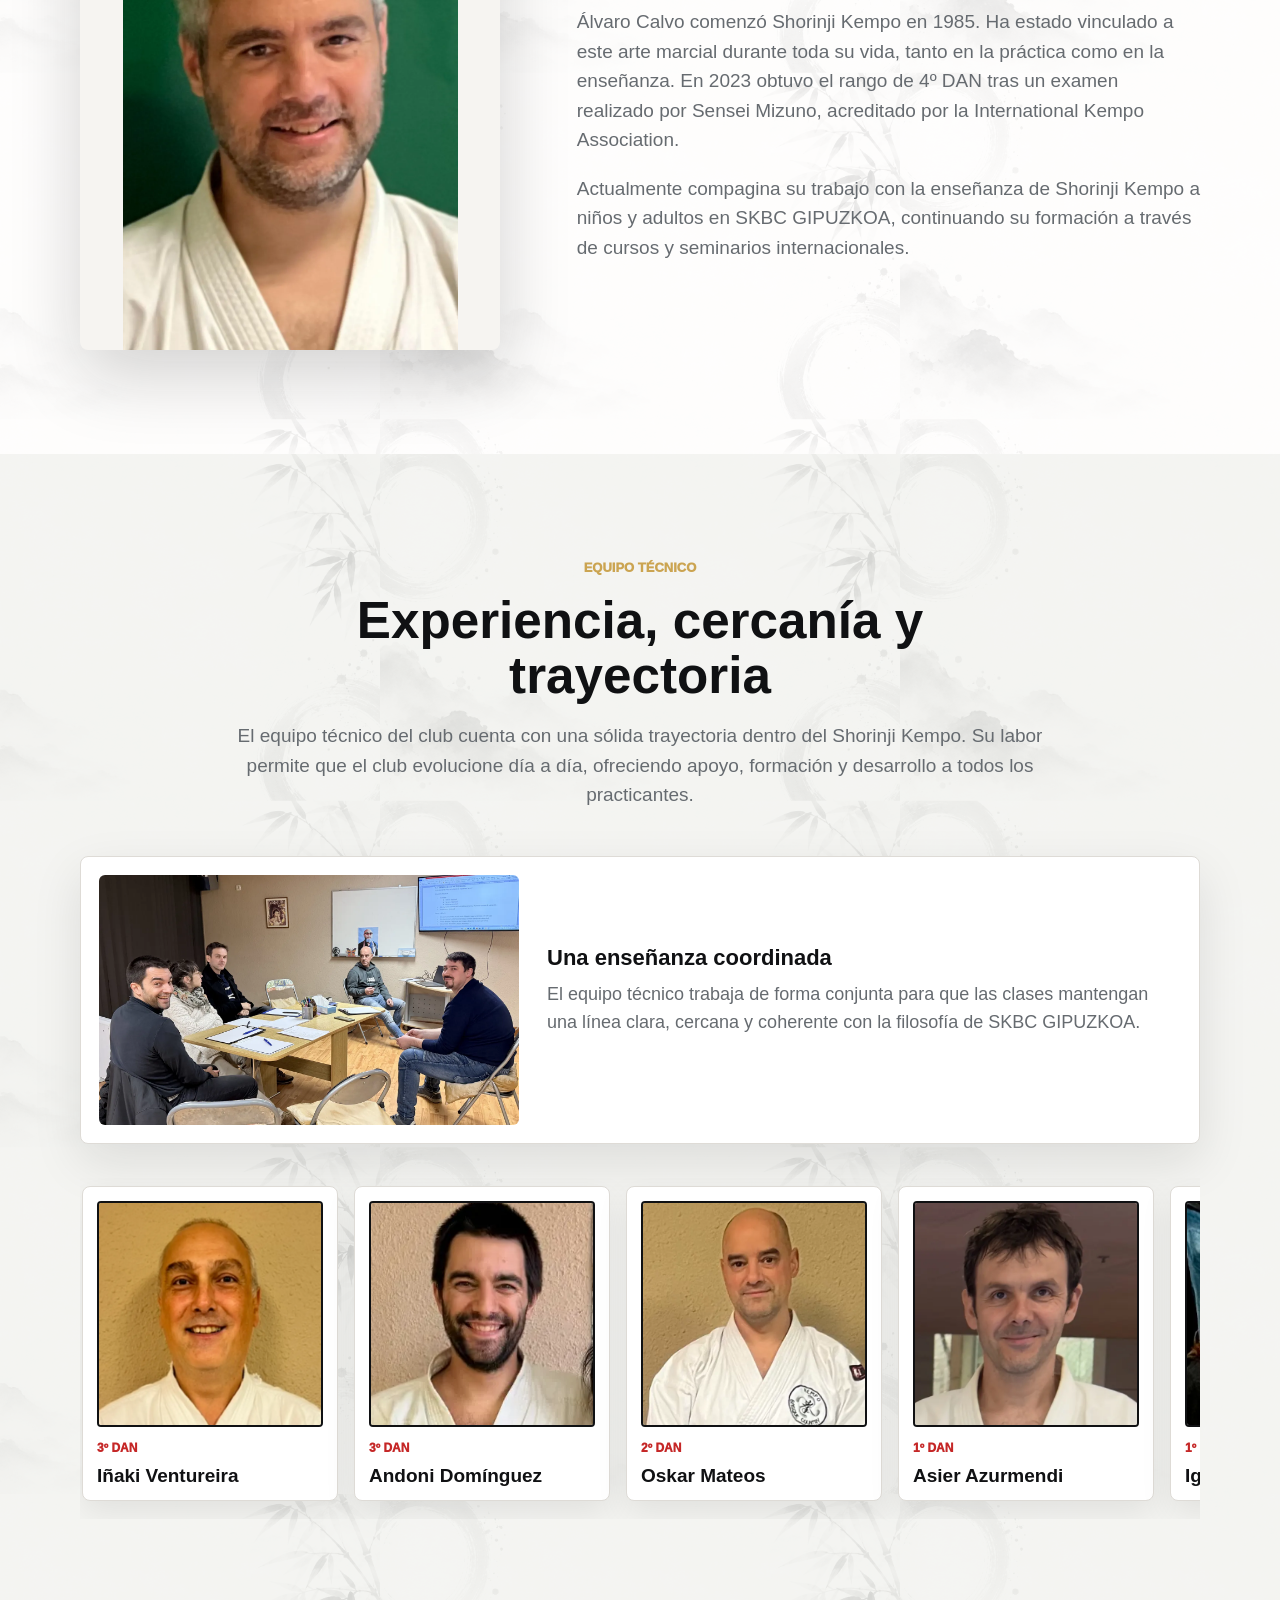
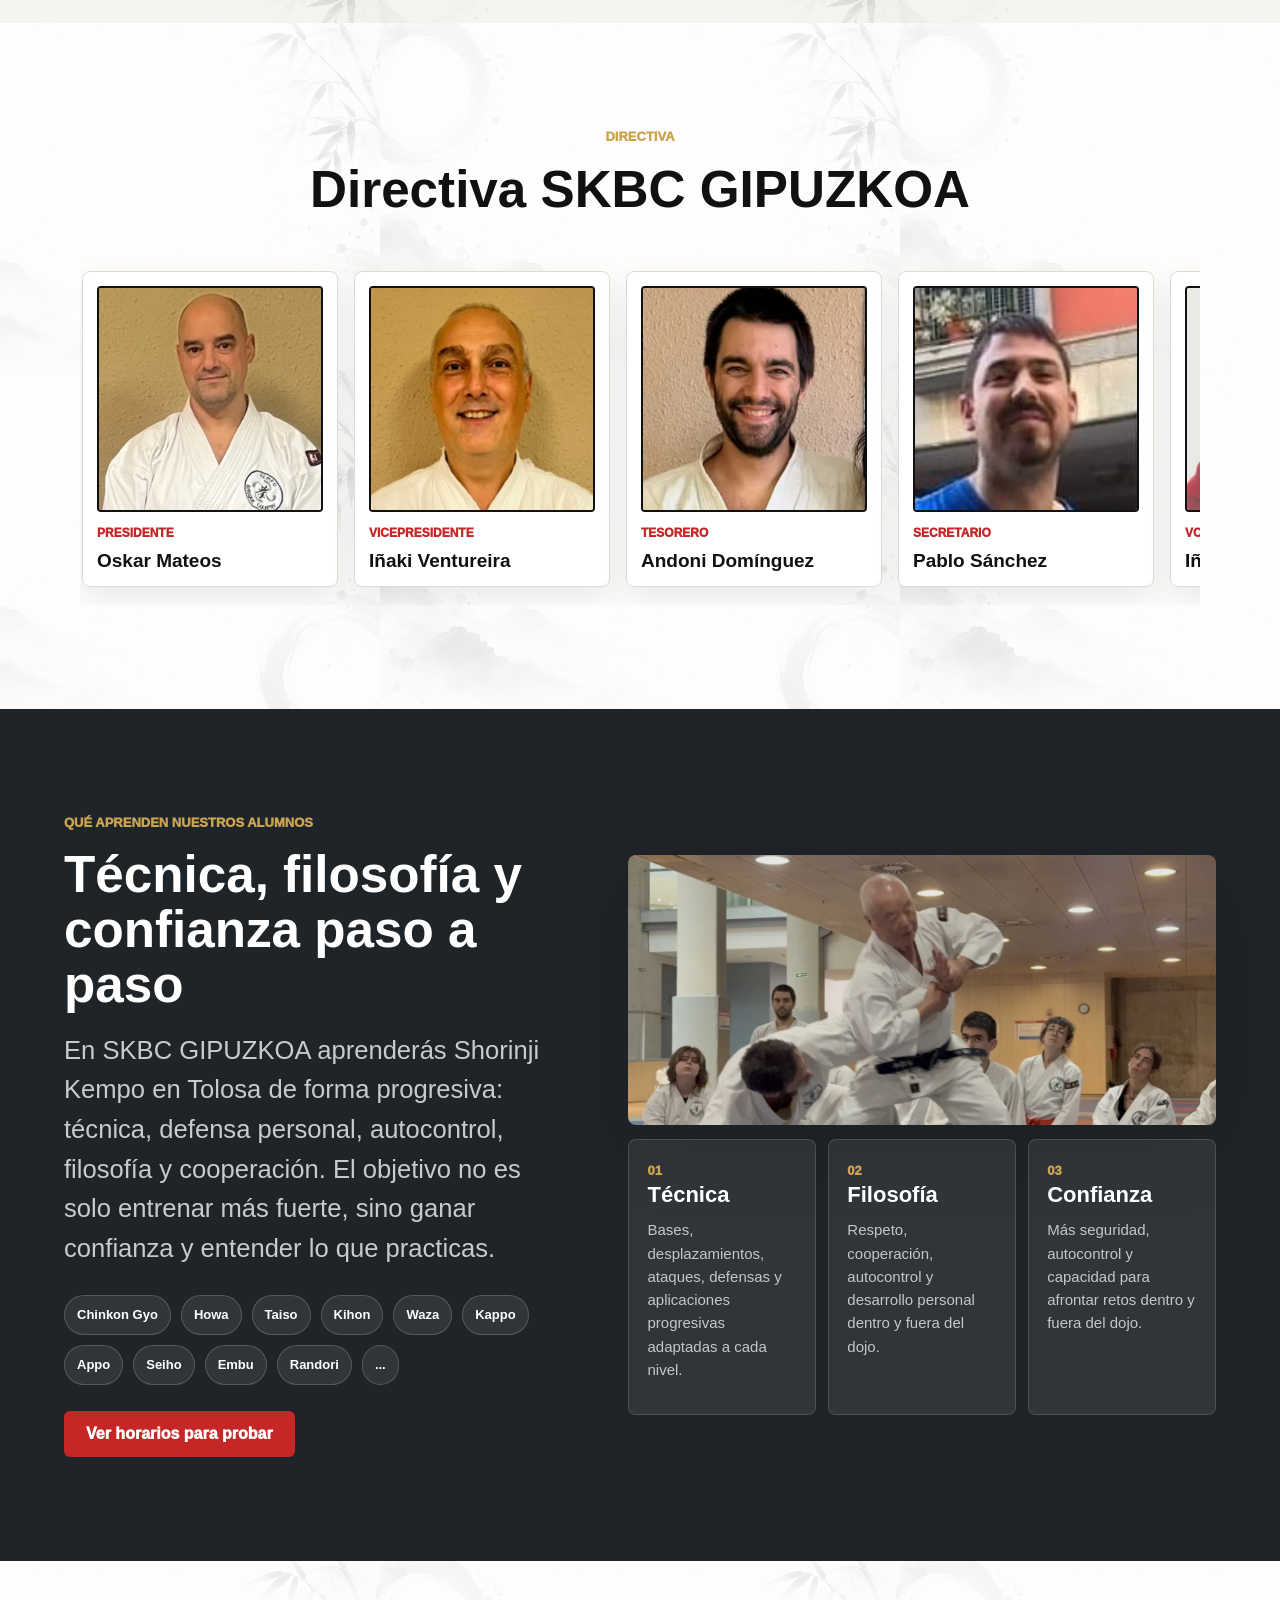
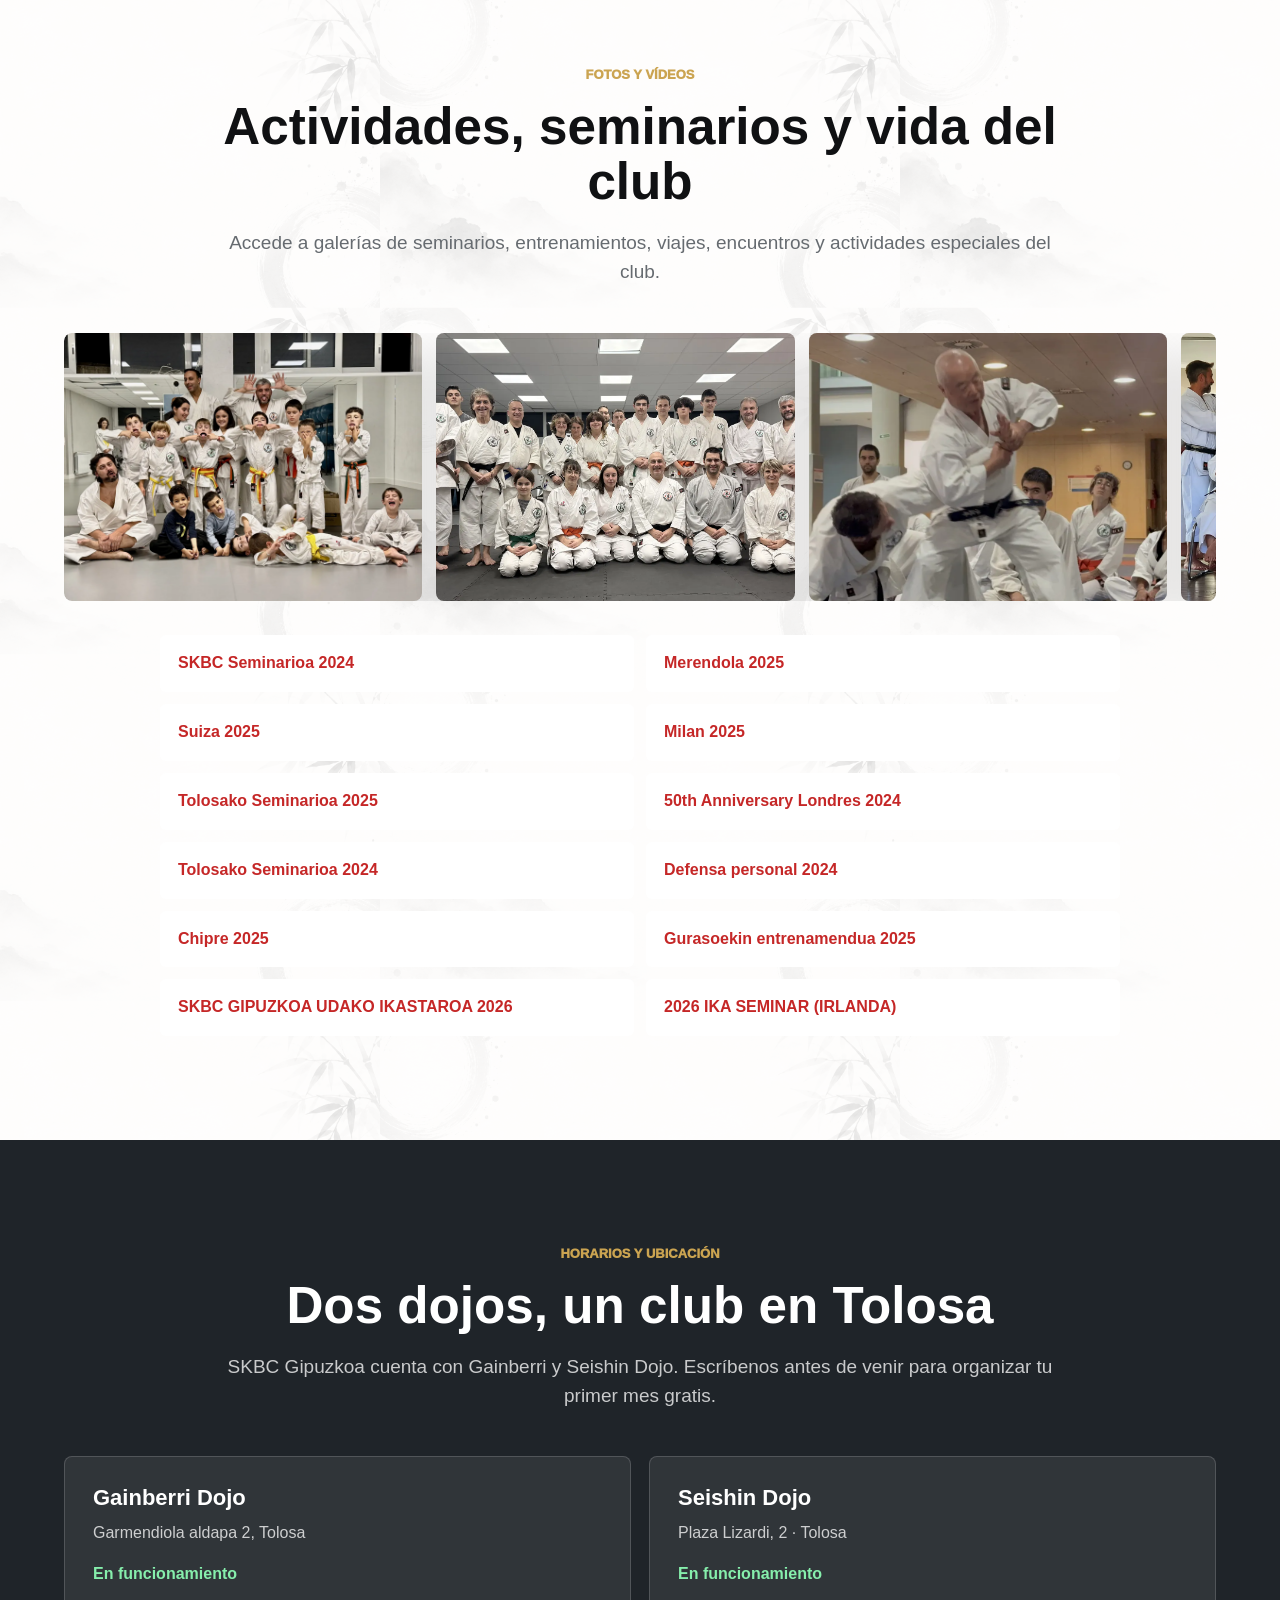
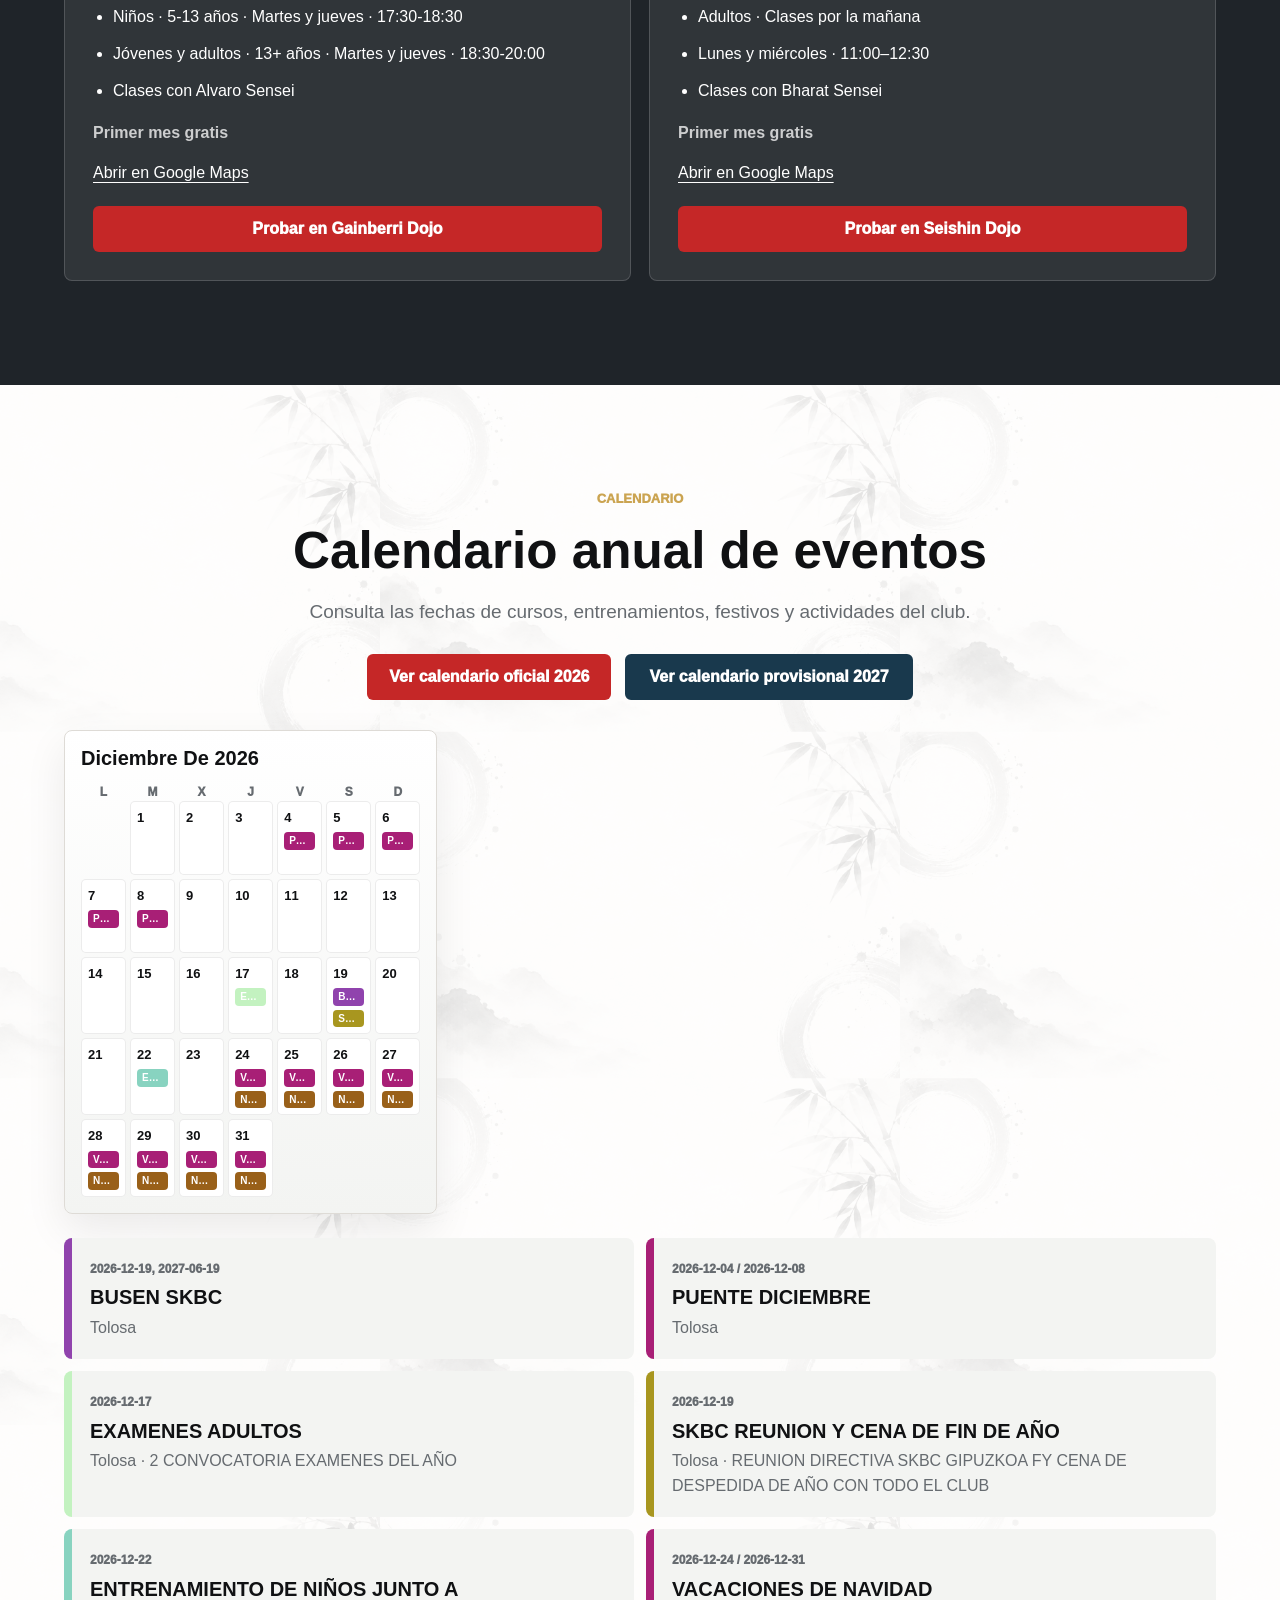
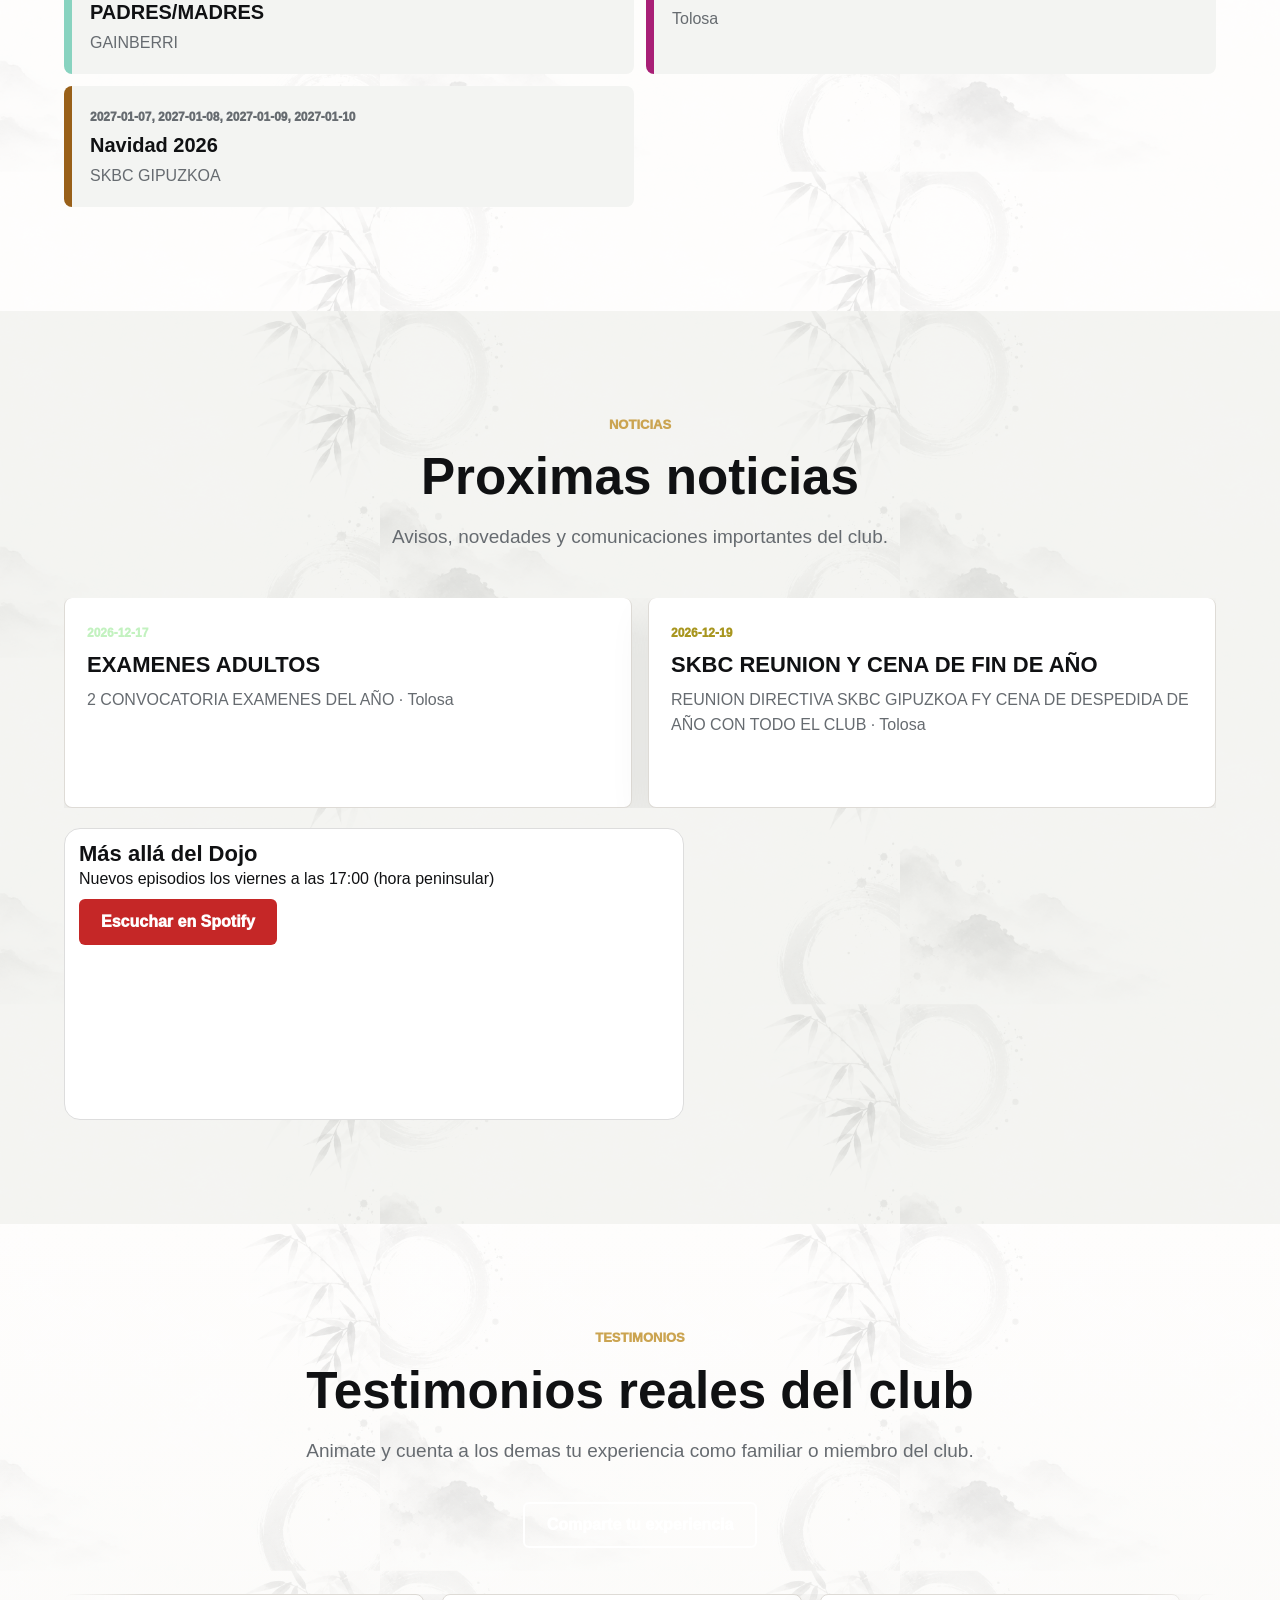
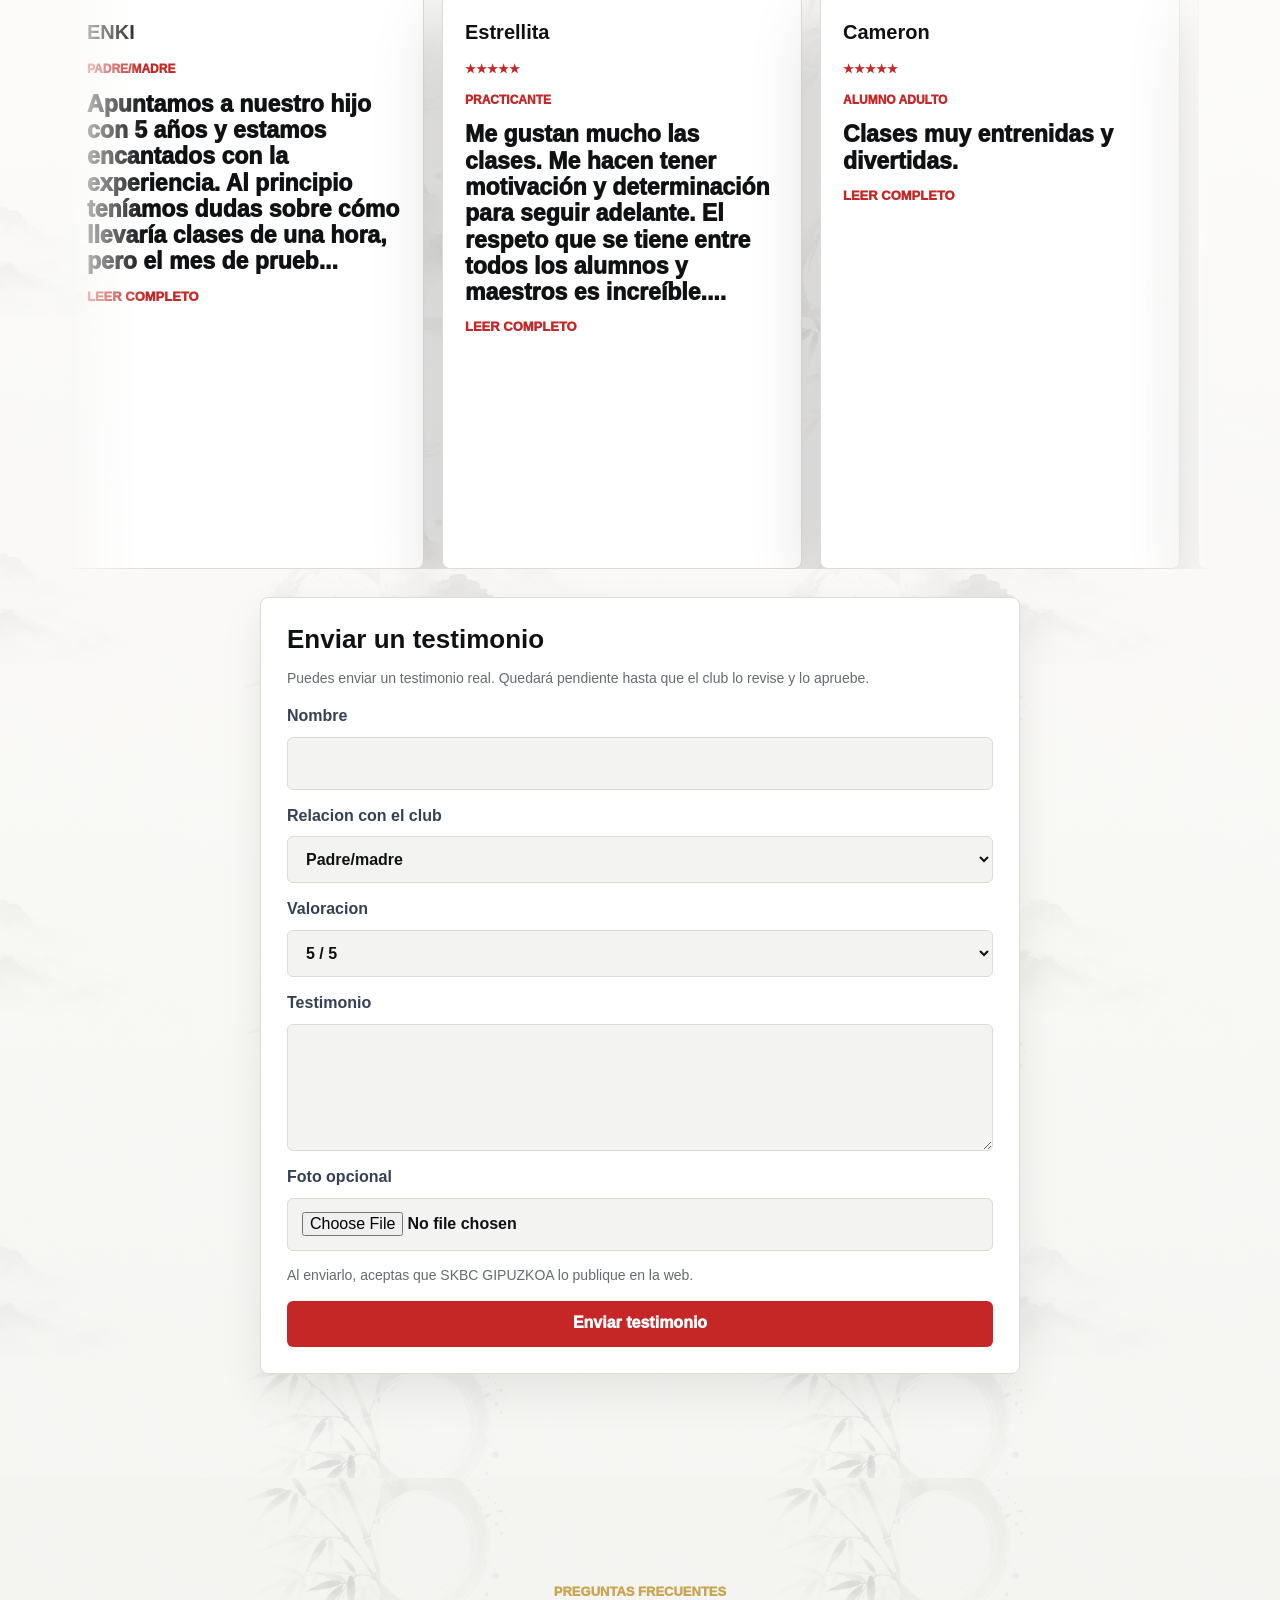
==== commit f102517d: "Show published products inside their merchandising sections" ====
--- a/index.html
+++ b/index.html
@@ -25,7 +25,7 @@
     <link rel="icon" href="assets/logo-skbc.png" />
     <link rel="apple-touch-icon" href="assets/logo-skbc.png" />
     <link rel="preload" as="image" href="assets/optimized/1780955986965-chatgpt-image-8-jun-2026-23-59-12.webp" />
-    <link rel="stylesheet" href="styles.css?v=20261125-tienda" />
+    <link rel="stylesheet" href="styles.css?v=20261125-catalogo-directo" />
     <script type="application/ld+json" id="structured-data">
       {
         "@context": "https://schema.org",
@@ -153,7 +153,7 @@
 
     <script type="module" src="merch-orders.js?v=1"></script>
     <script src="calendar-public.js?v=20261106"></script>
-    <script src="app.js?v=20261125-tienda"></script>
+    <script src="app.js?v=20261125-catalogo-directo"></script>
     <script defer src="seasonal-effects.js?v=20261019-layered-piles"></script>
   </body>
 </html>
--- a/styles.css
+++ b/styles.css
@@ -1,4 +1,4 @@
-﻿:root {
+:root {
   --ink: #101113;
   --dark: #1f2429;
   --red: #c52727;
@@ -4101,29 +4101,25 @@
   .hero > .solidarity-tribute { margin-inline: -18px; }
 }
 
-.merch-clothing-store {
-  margin-block-start: 2rem;
-  min-width: 0;
-}
-
-.merch-clothing-header {
-  display: flex;
-  align-items: center;
-  justify-content: space-between;
-  flex-wrap: wrap;
-  gap: 0.75rem 1rem;
-  margin-block-end: 0.75rem;
-}
-
-.merch-clothing-header h3 {
-  margin: 0;
-}
-
-.merch-clothing-store iframe {
-  display: block;
-  width: 100%;
-  height: clamp(32rem, 85vh, 54rem);
+.merch-clothing-catalog {
+  display: grid;
+  grid-template-columns: repeat(auto-fit, minmax(min(100%, 14rem), 1fr));
+  gap: 0.85rem;
+}
+
+.merch-clothing-card {
+  display: grid;
+  align-content: start;
+  gap: 0.45rem;
+  padding: 1rem;
   border: 1px solid #dce5ec;
   border-radius: 1rem;
   background: #fff;
-}
+  color: #18283e;
+}
+
+.merch-clothing-card img { width: 100%; height: 10rem; object-fit: contain; }
+.merch-clothing-card h4, .merch-clothing-card p { margin: 0; }
+.merch-clothing-card a { color: #074682; text-decoration: underline; }
+.merch-clothing-catalog:empty { display: none; }
+.merch-clothing-catalog:not(:empty) { margin-block-start: 0.75rem; }
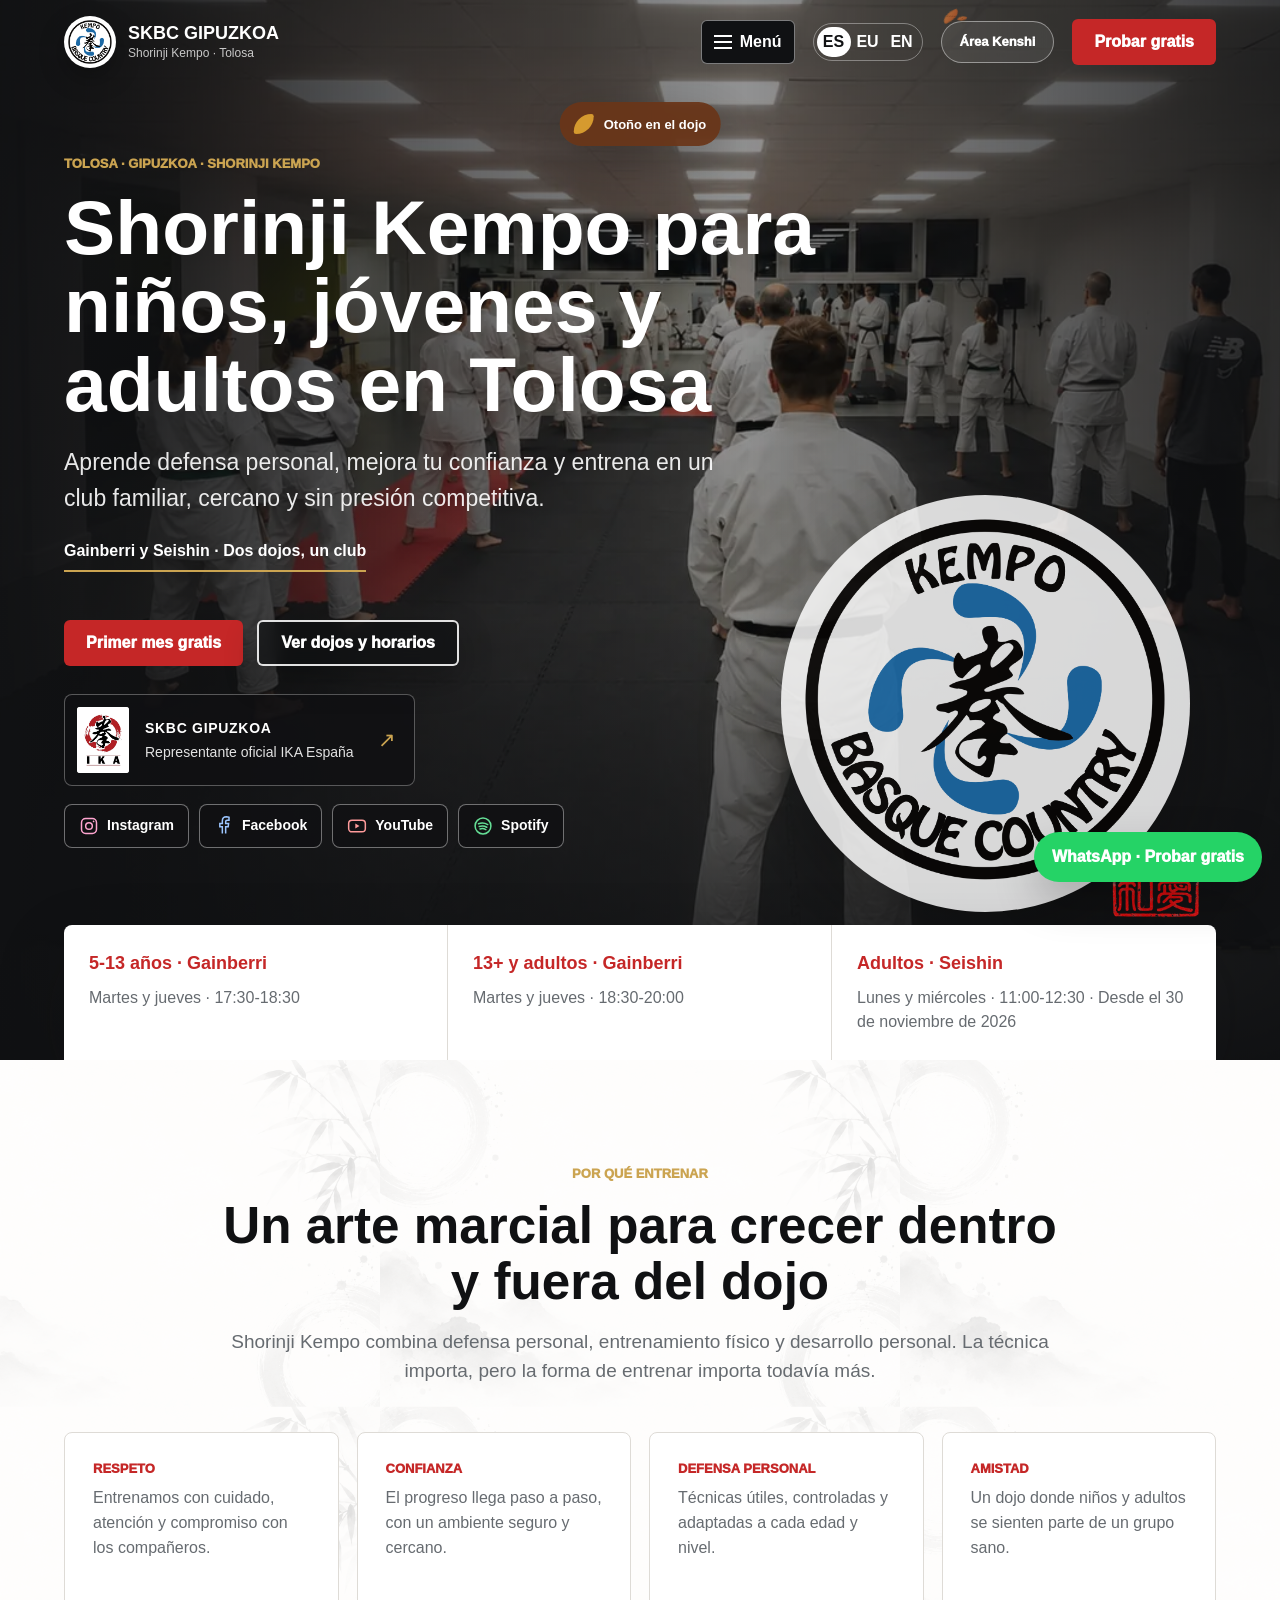
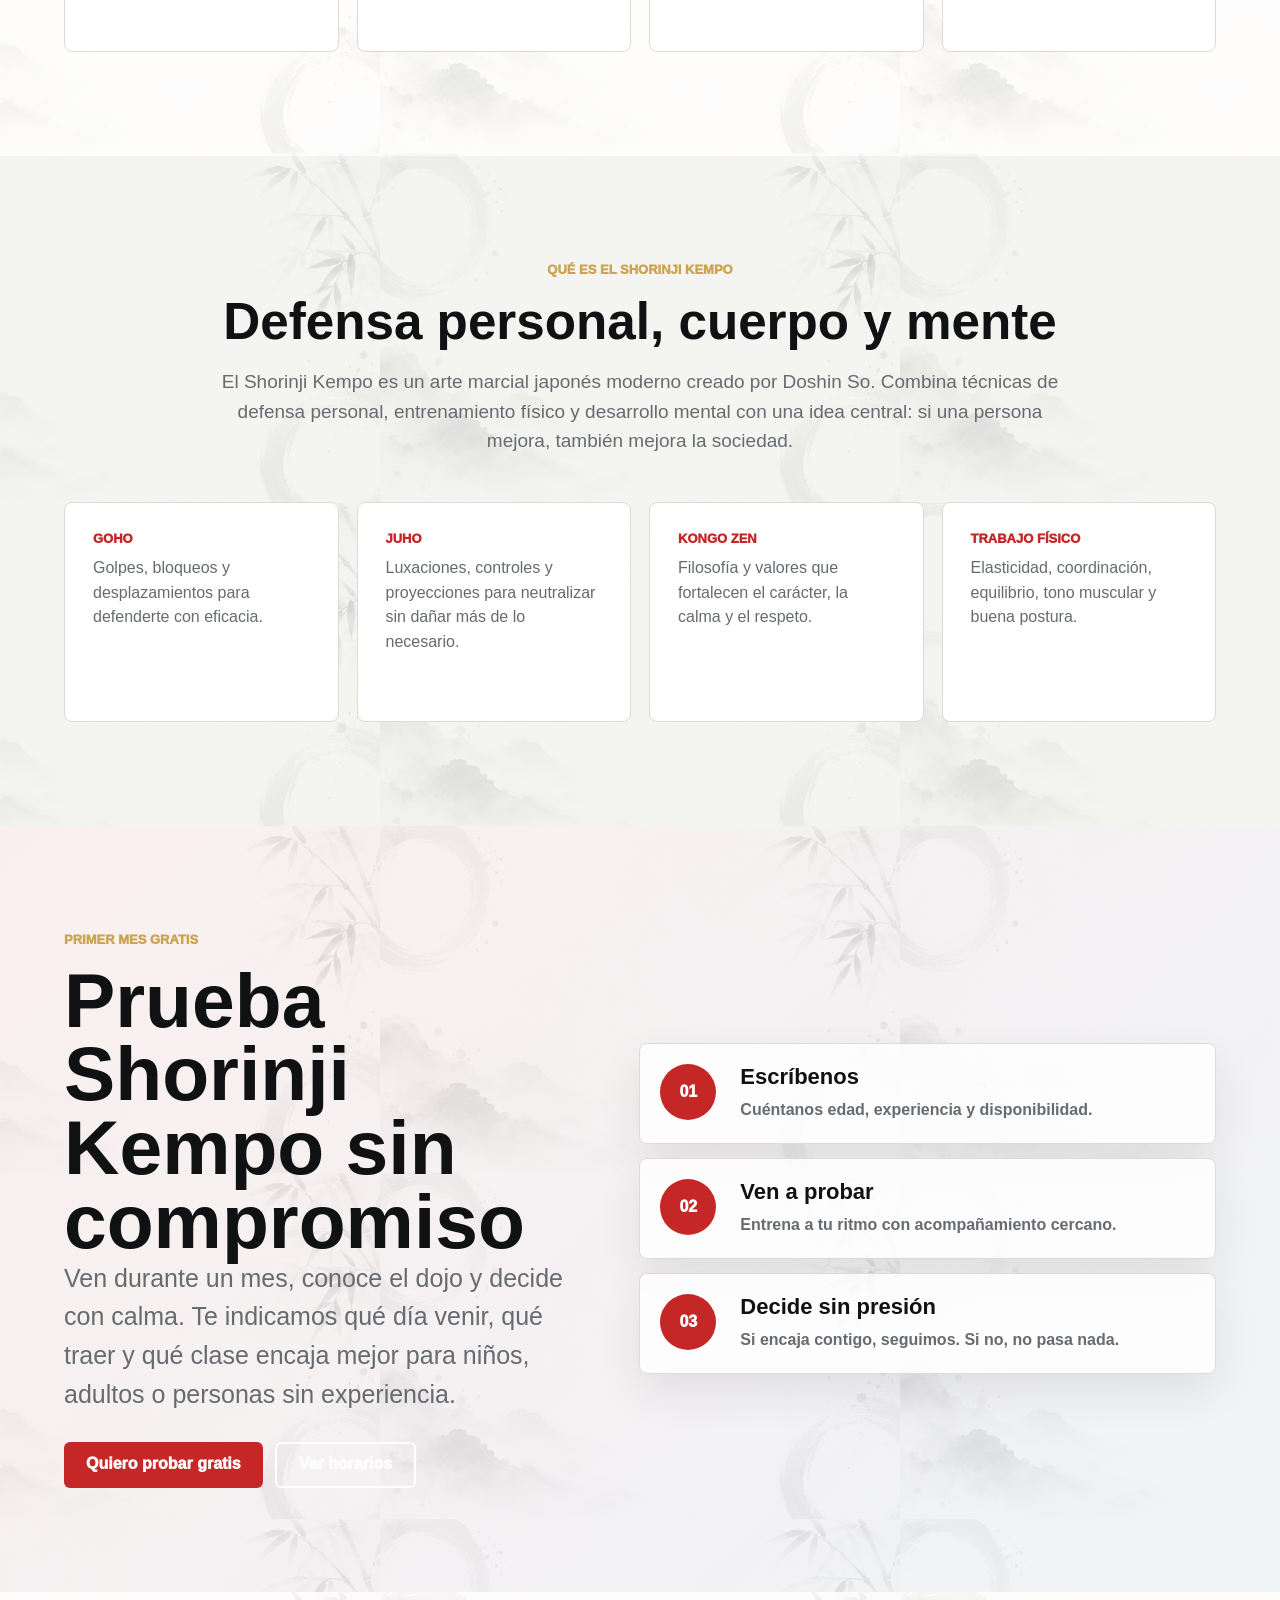
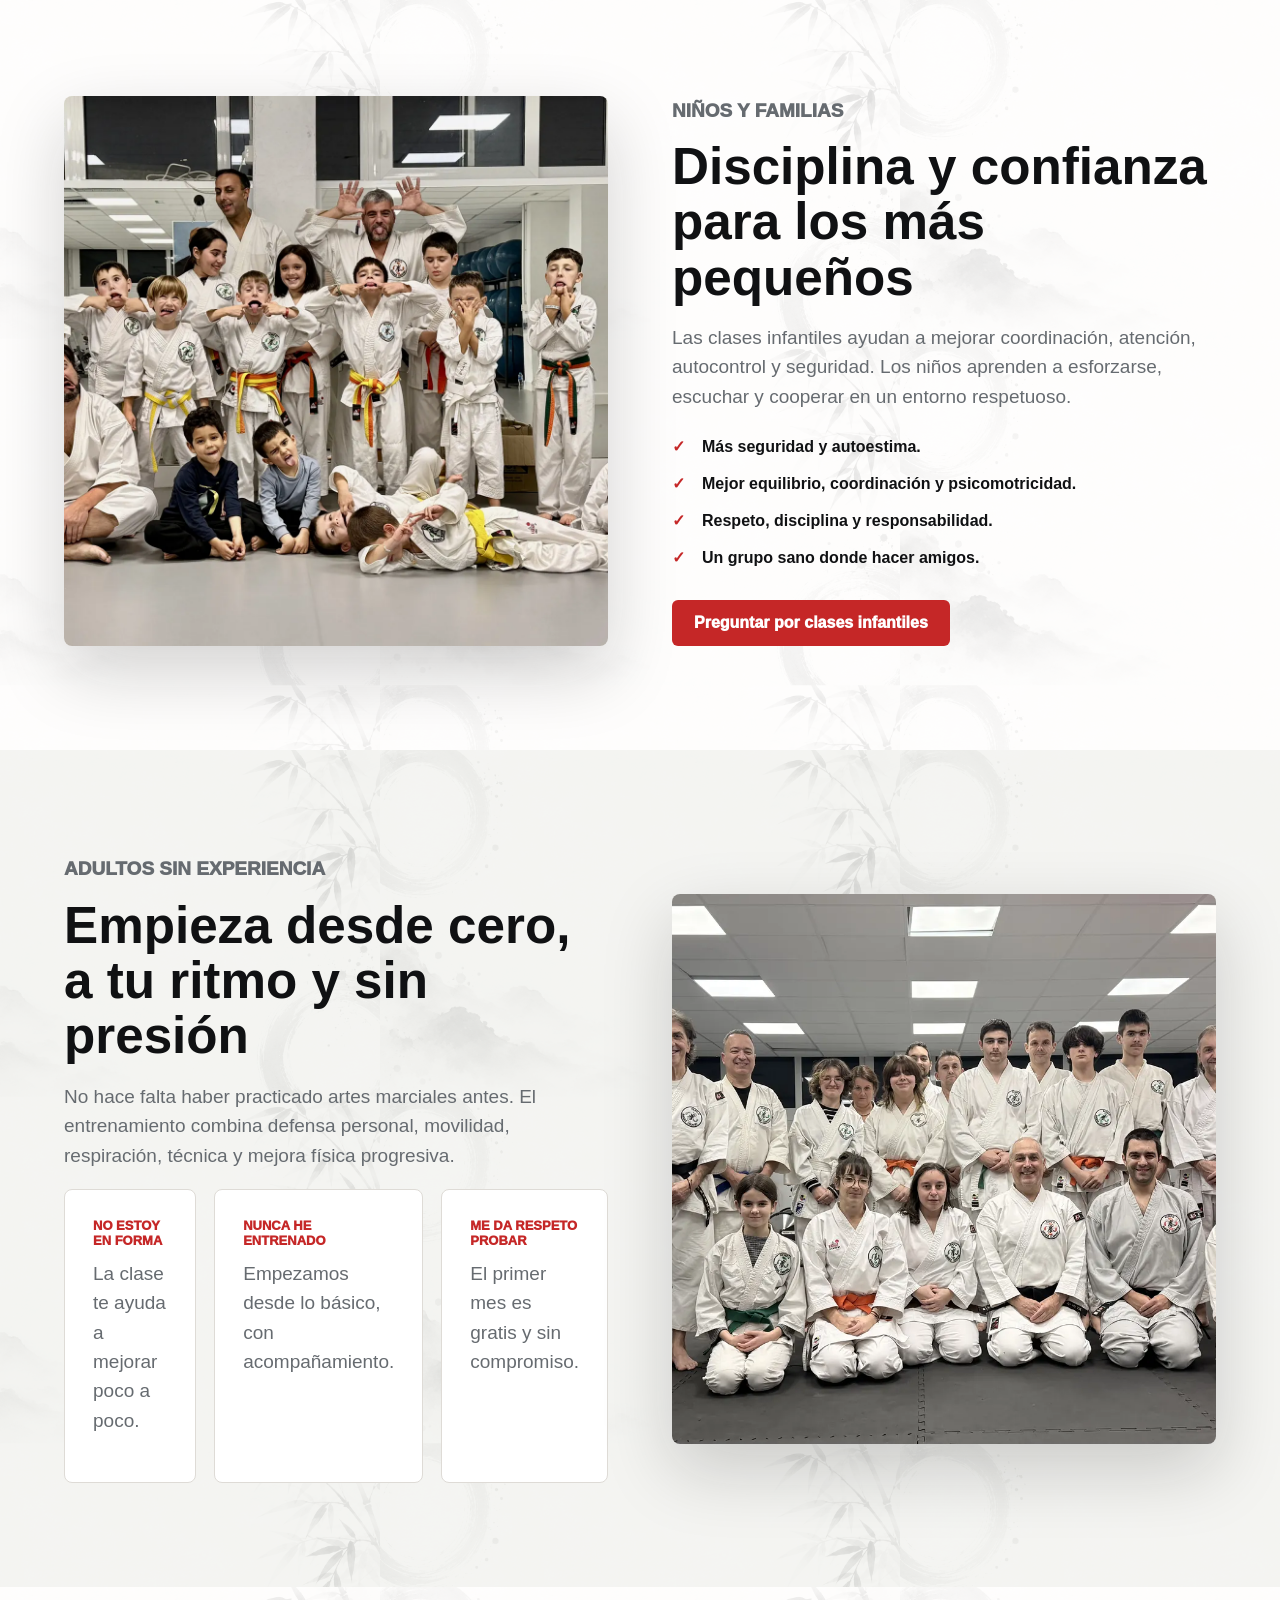
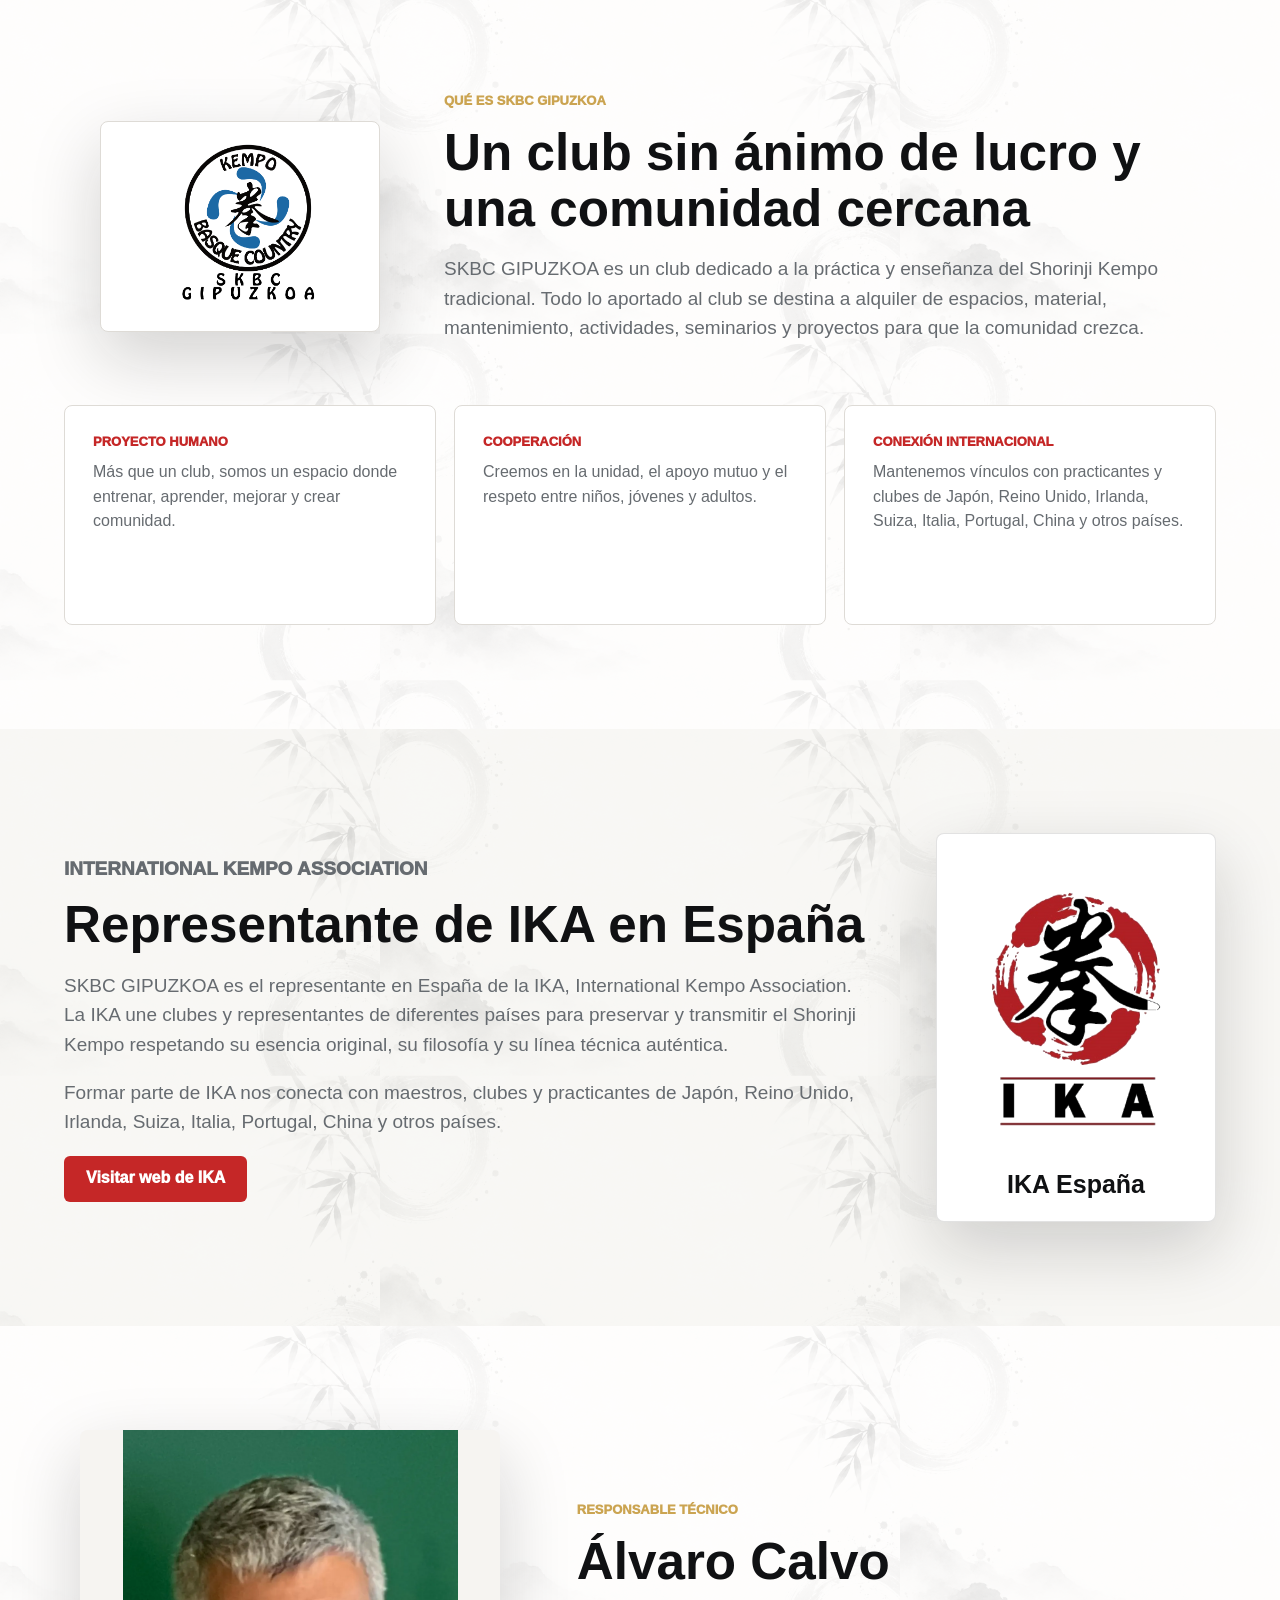
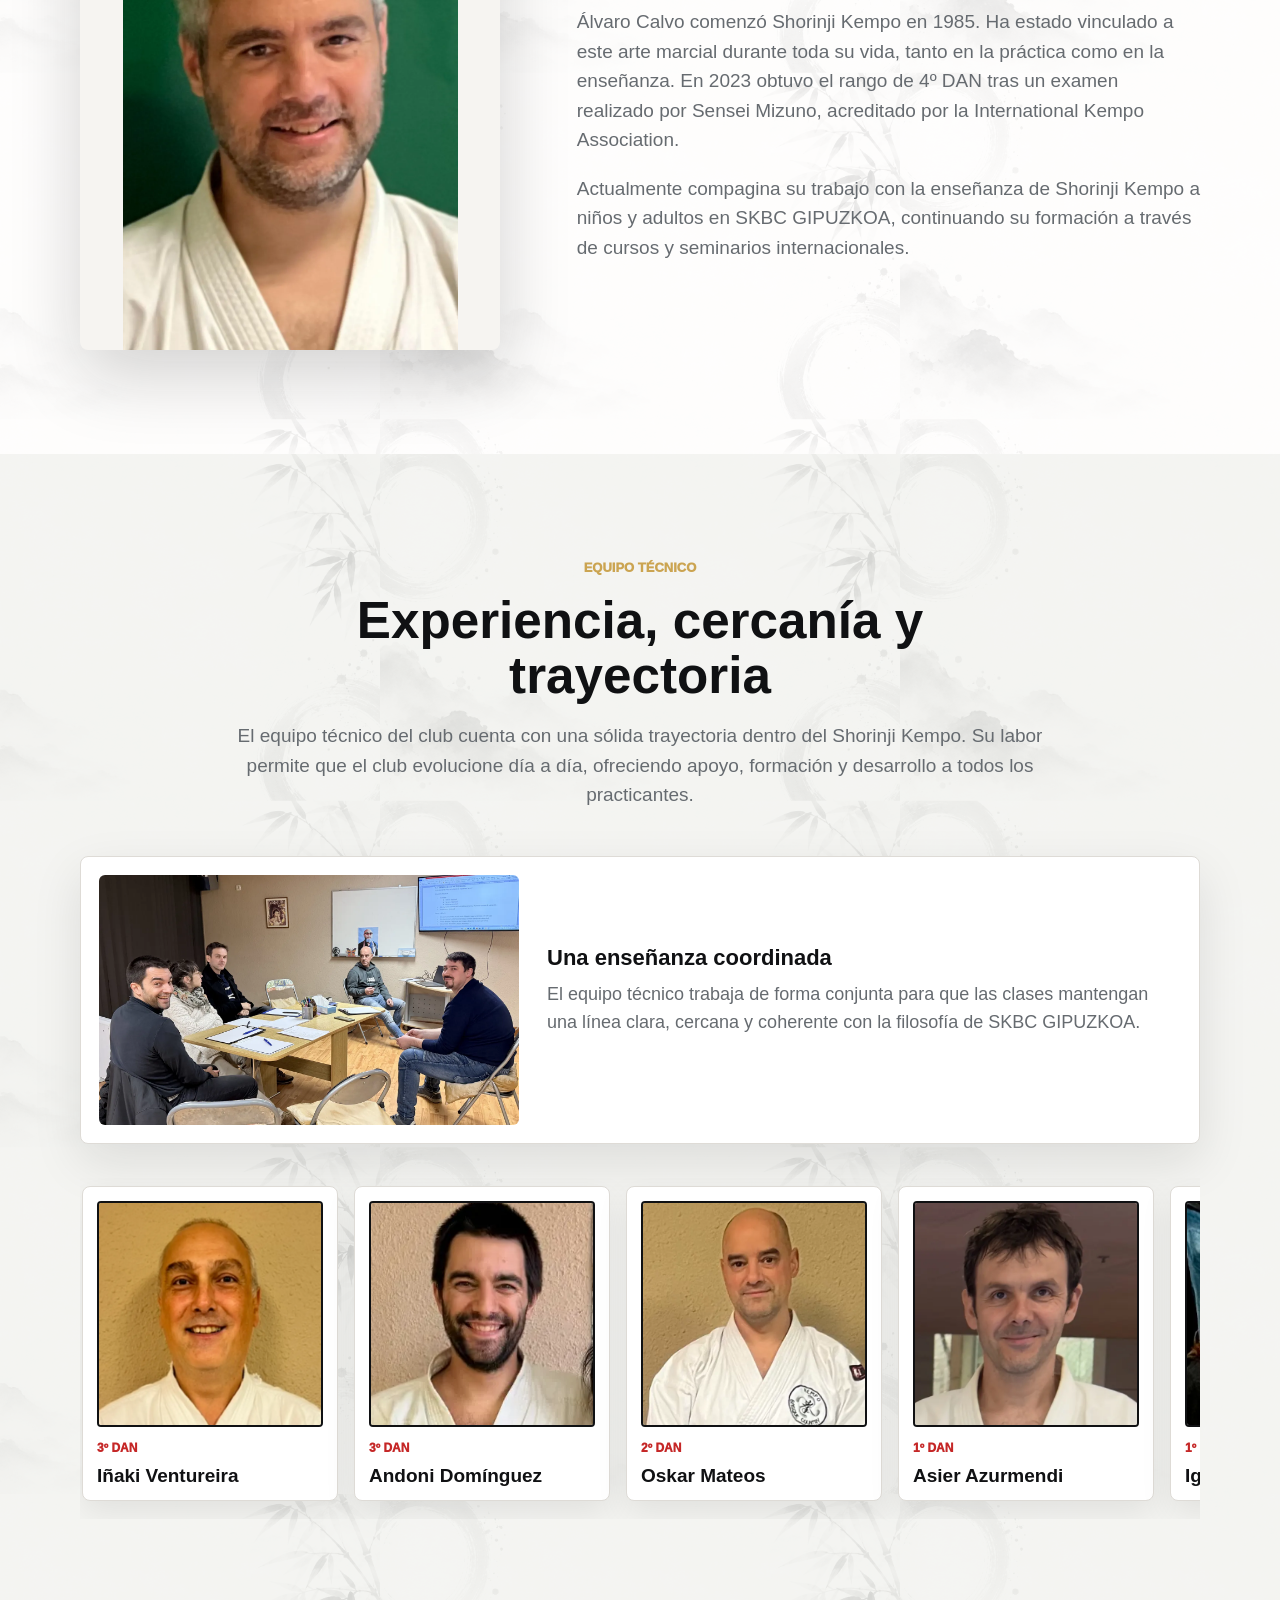
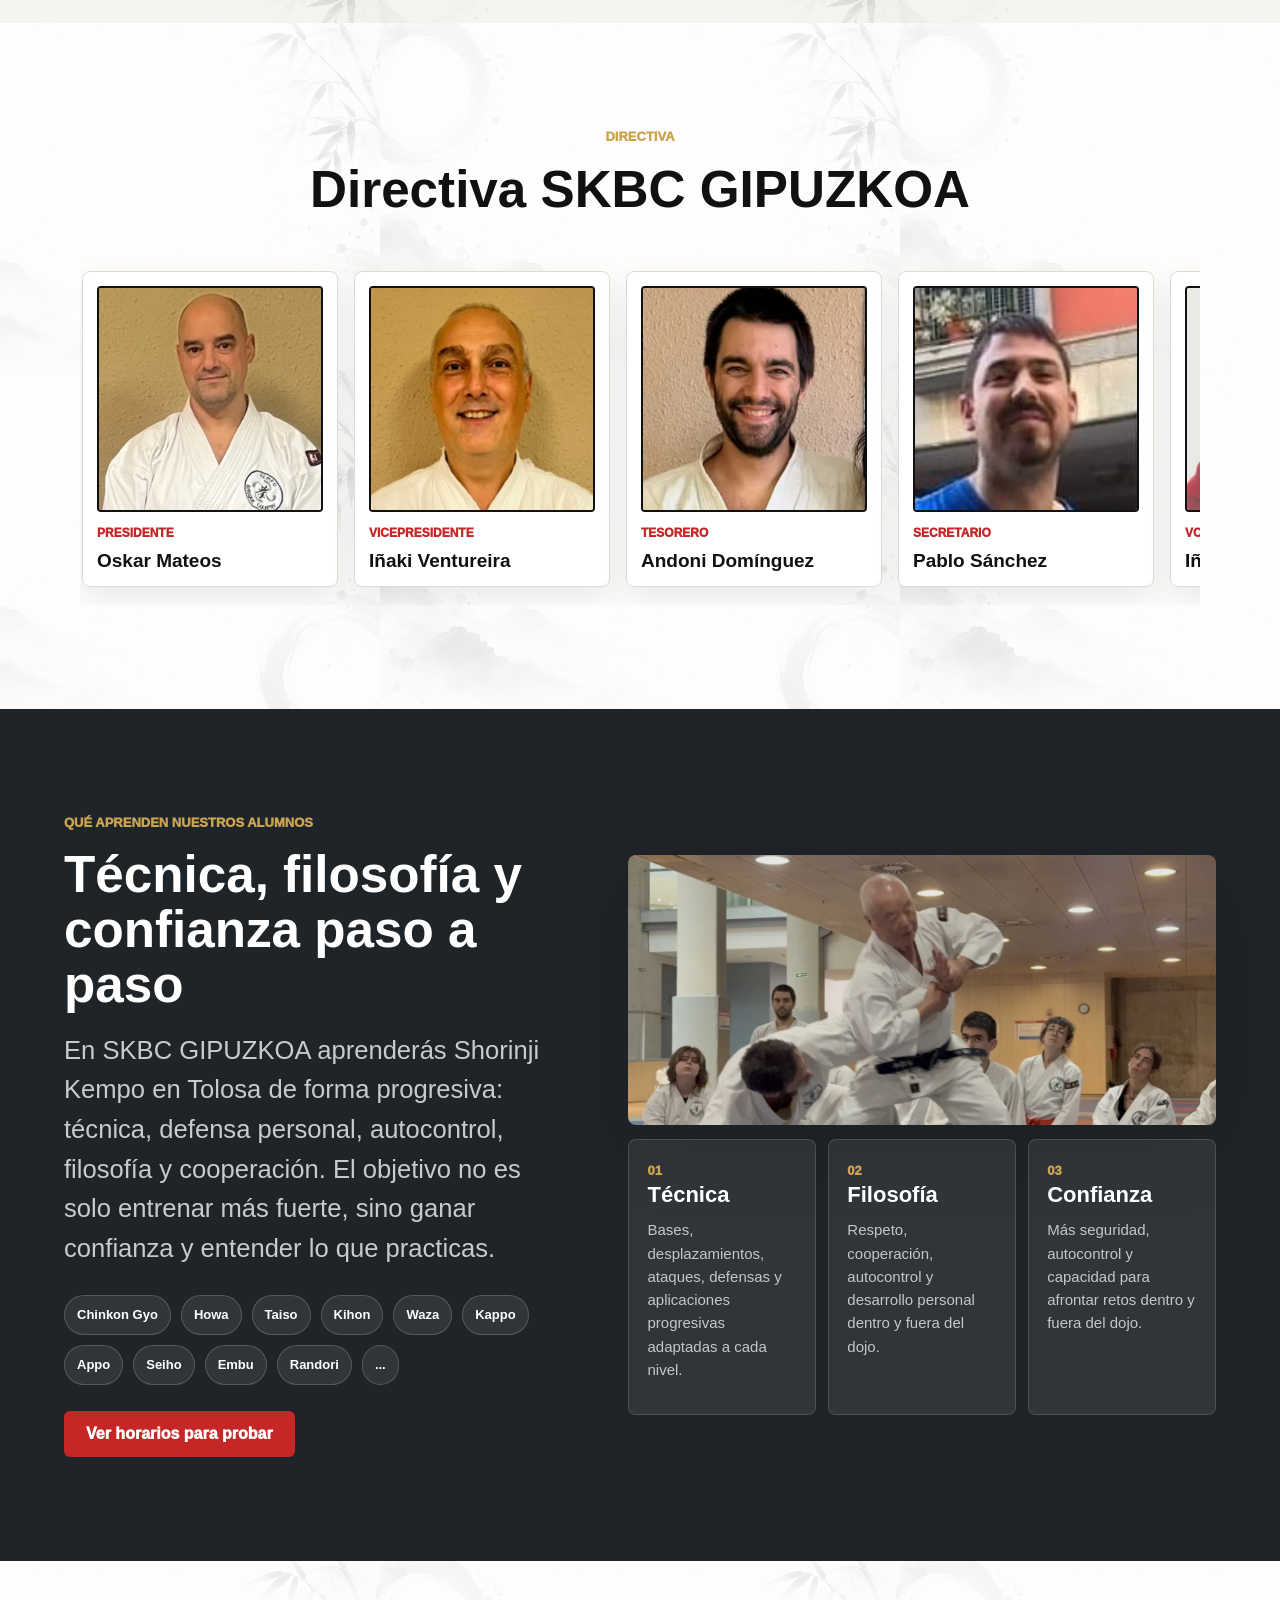
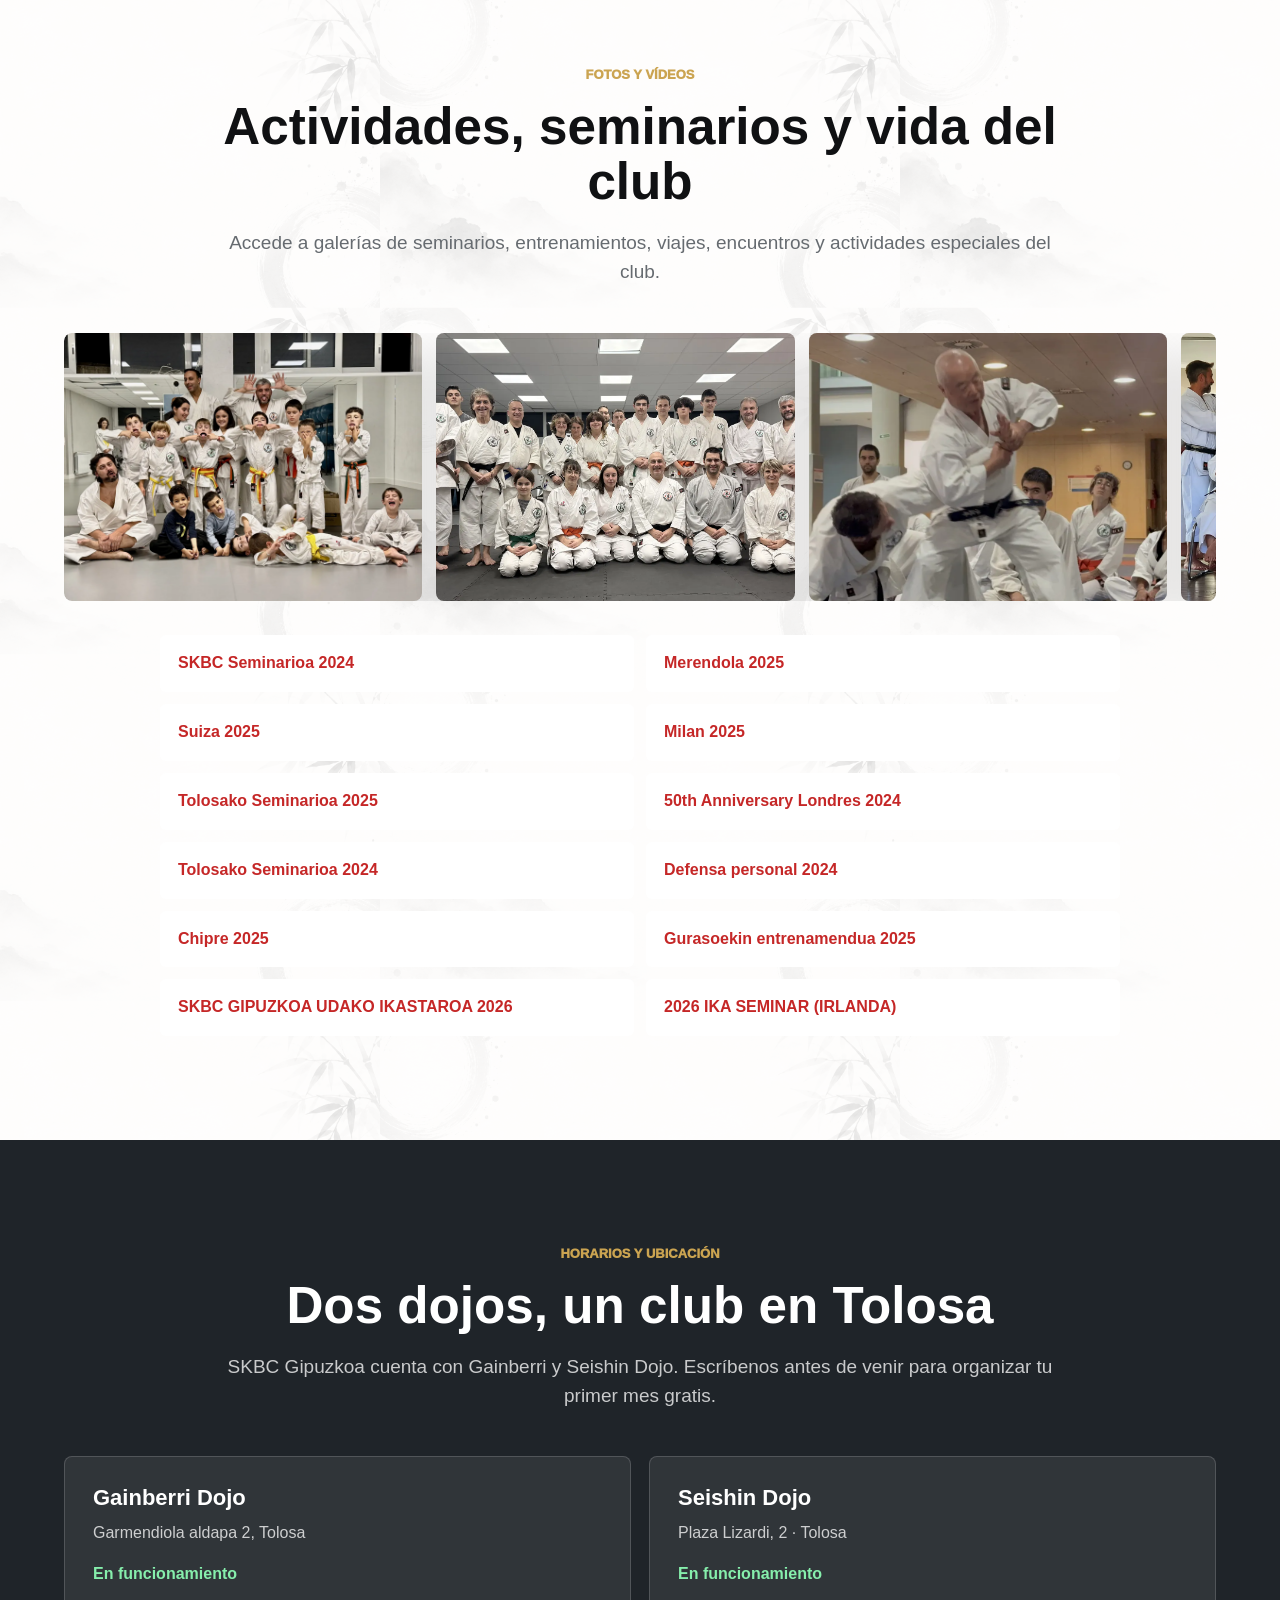
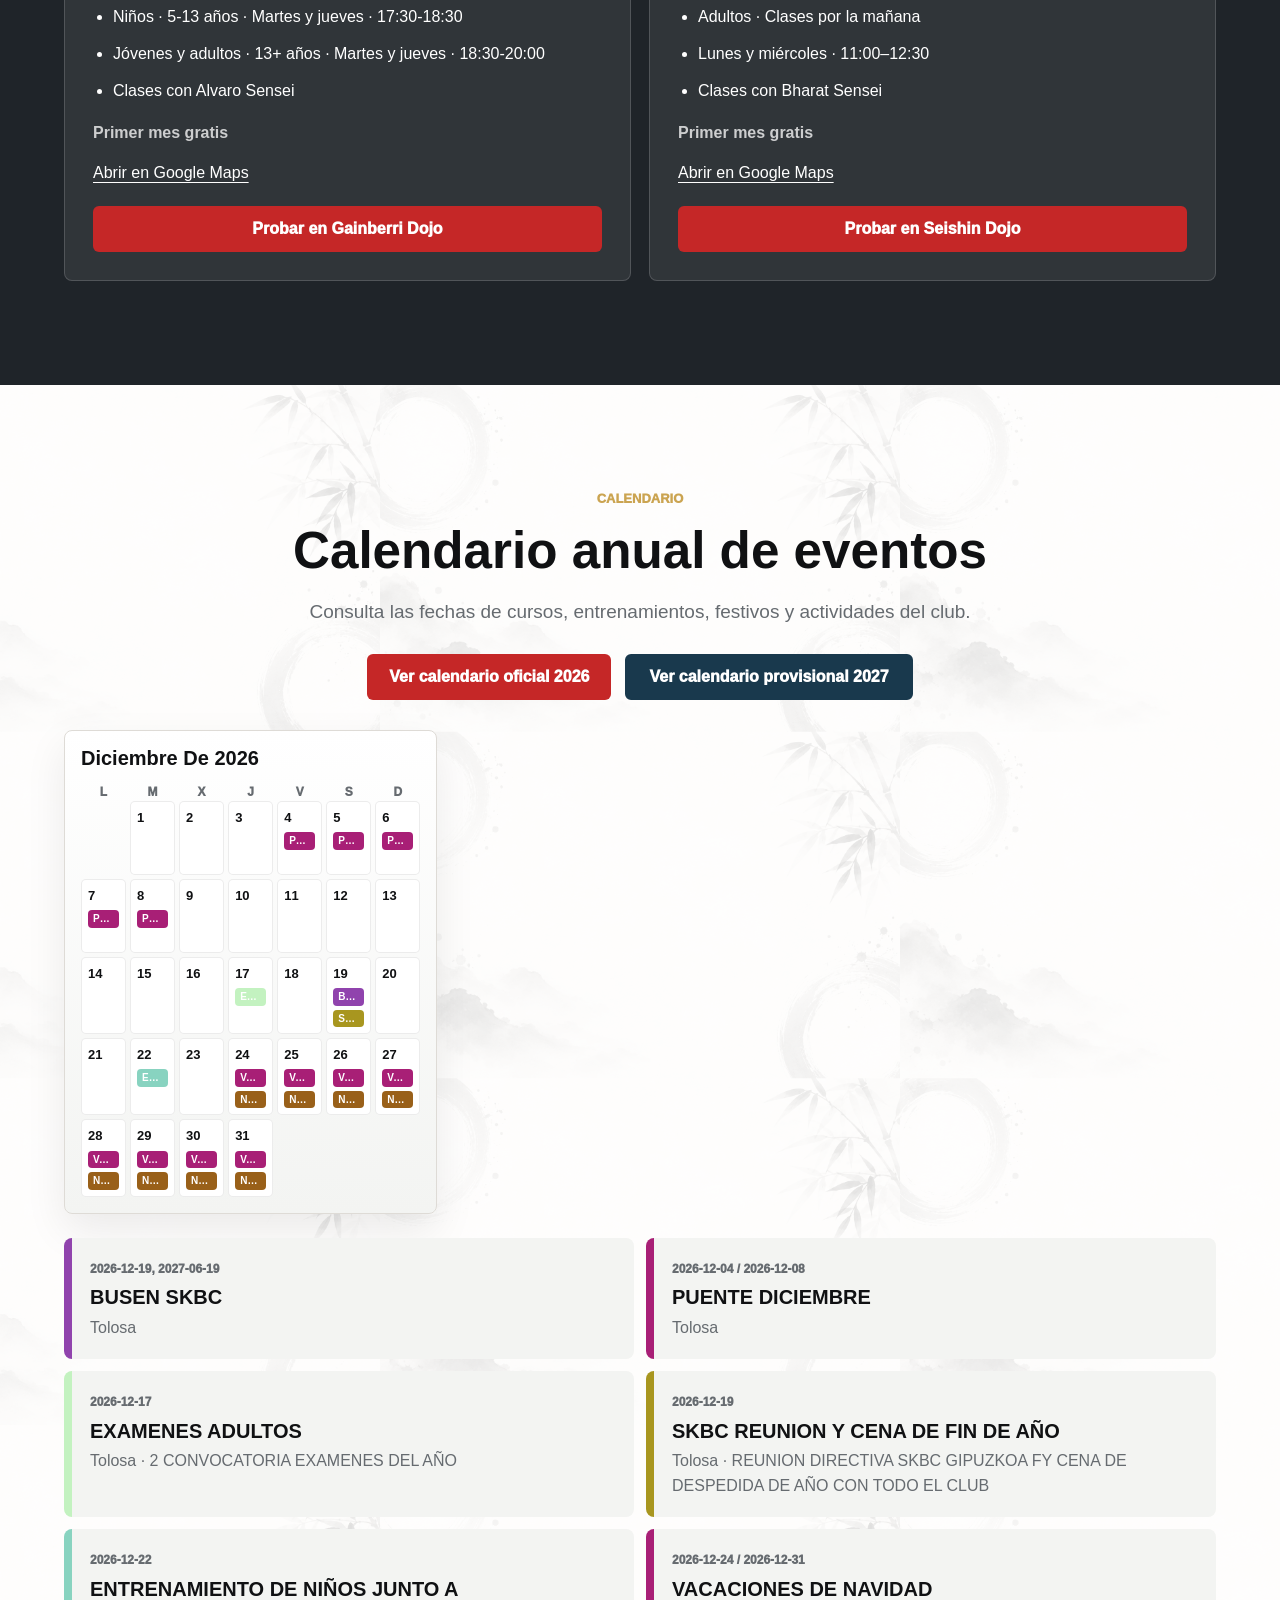
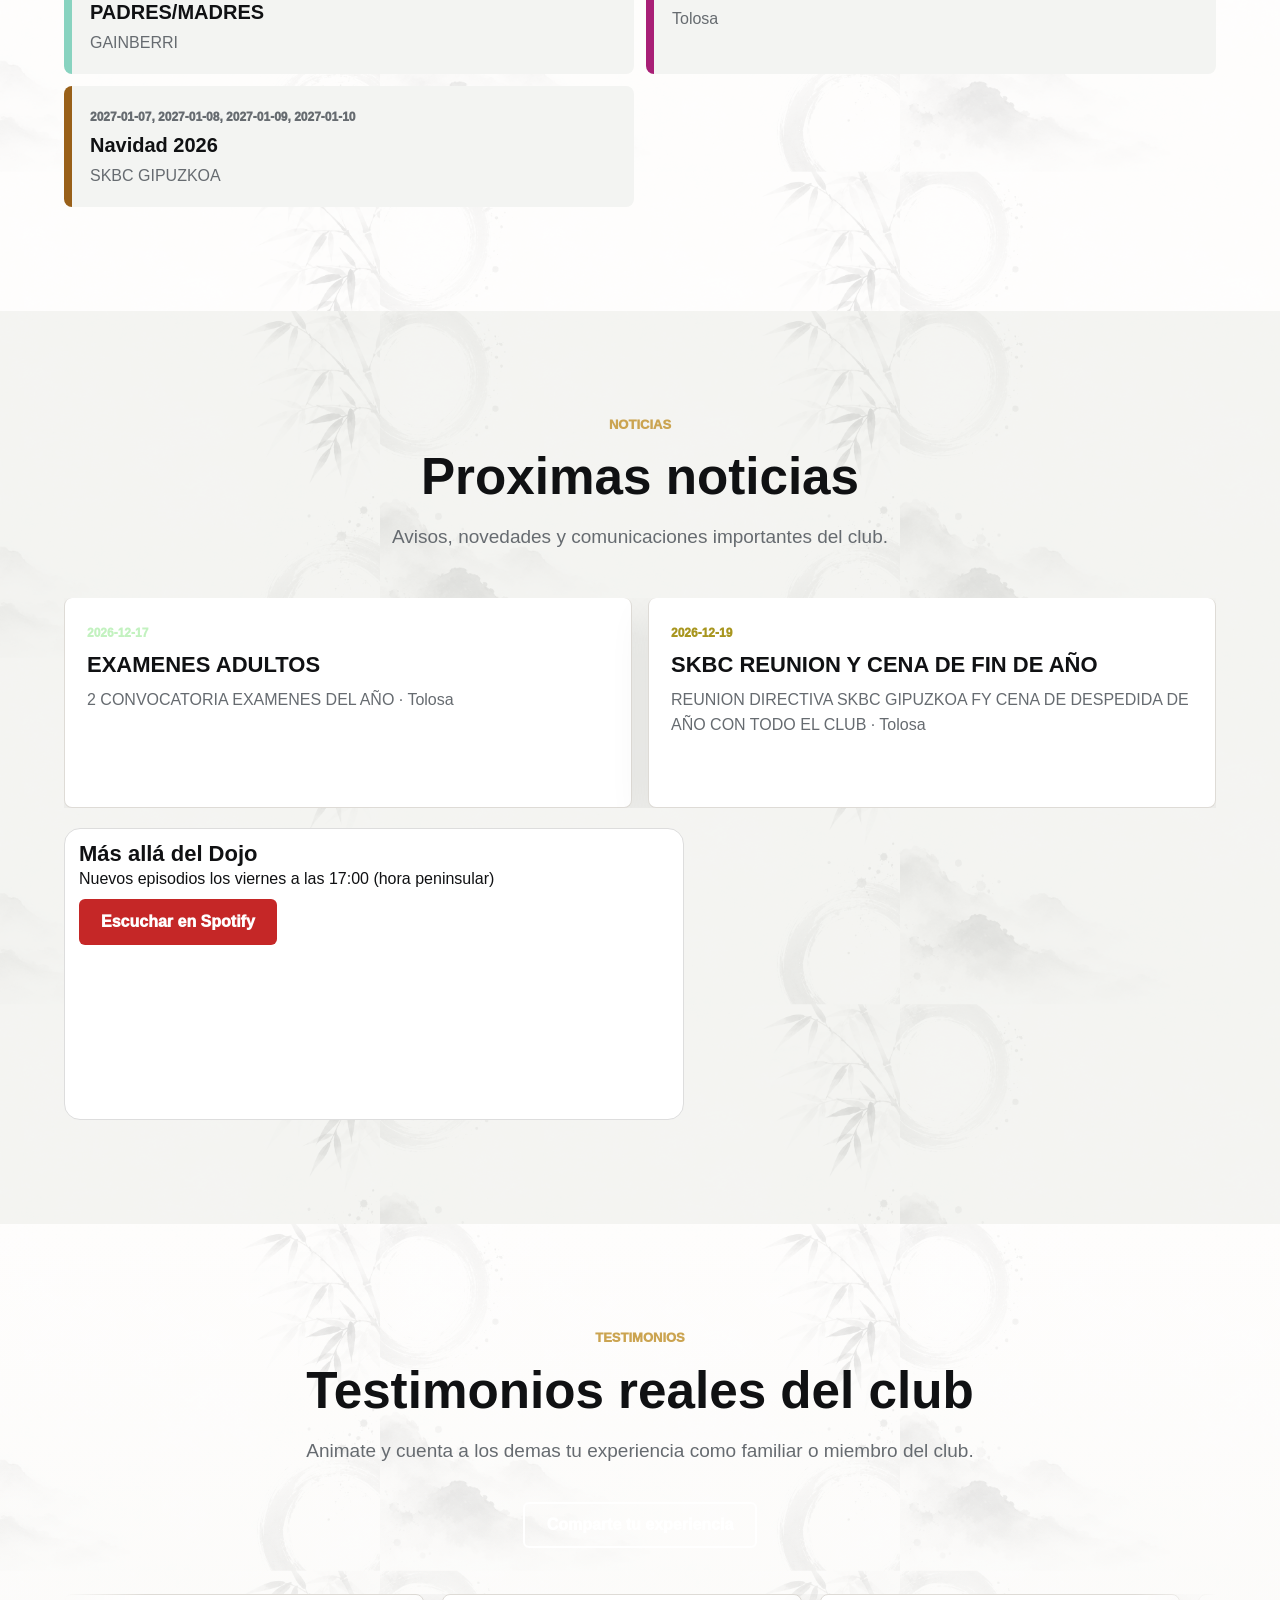
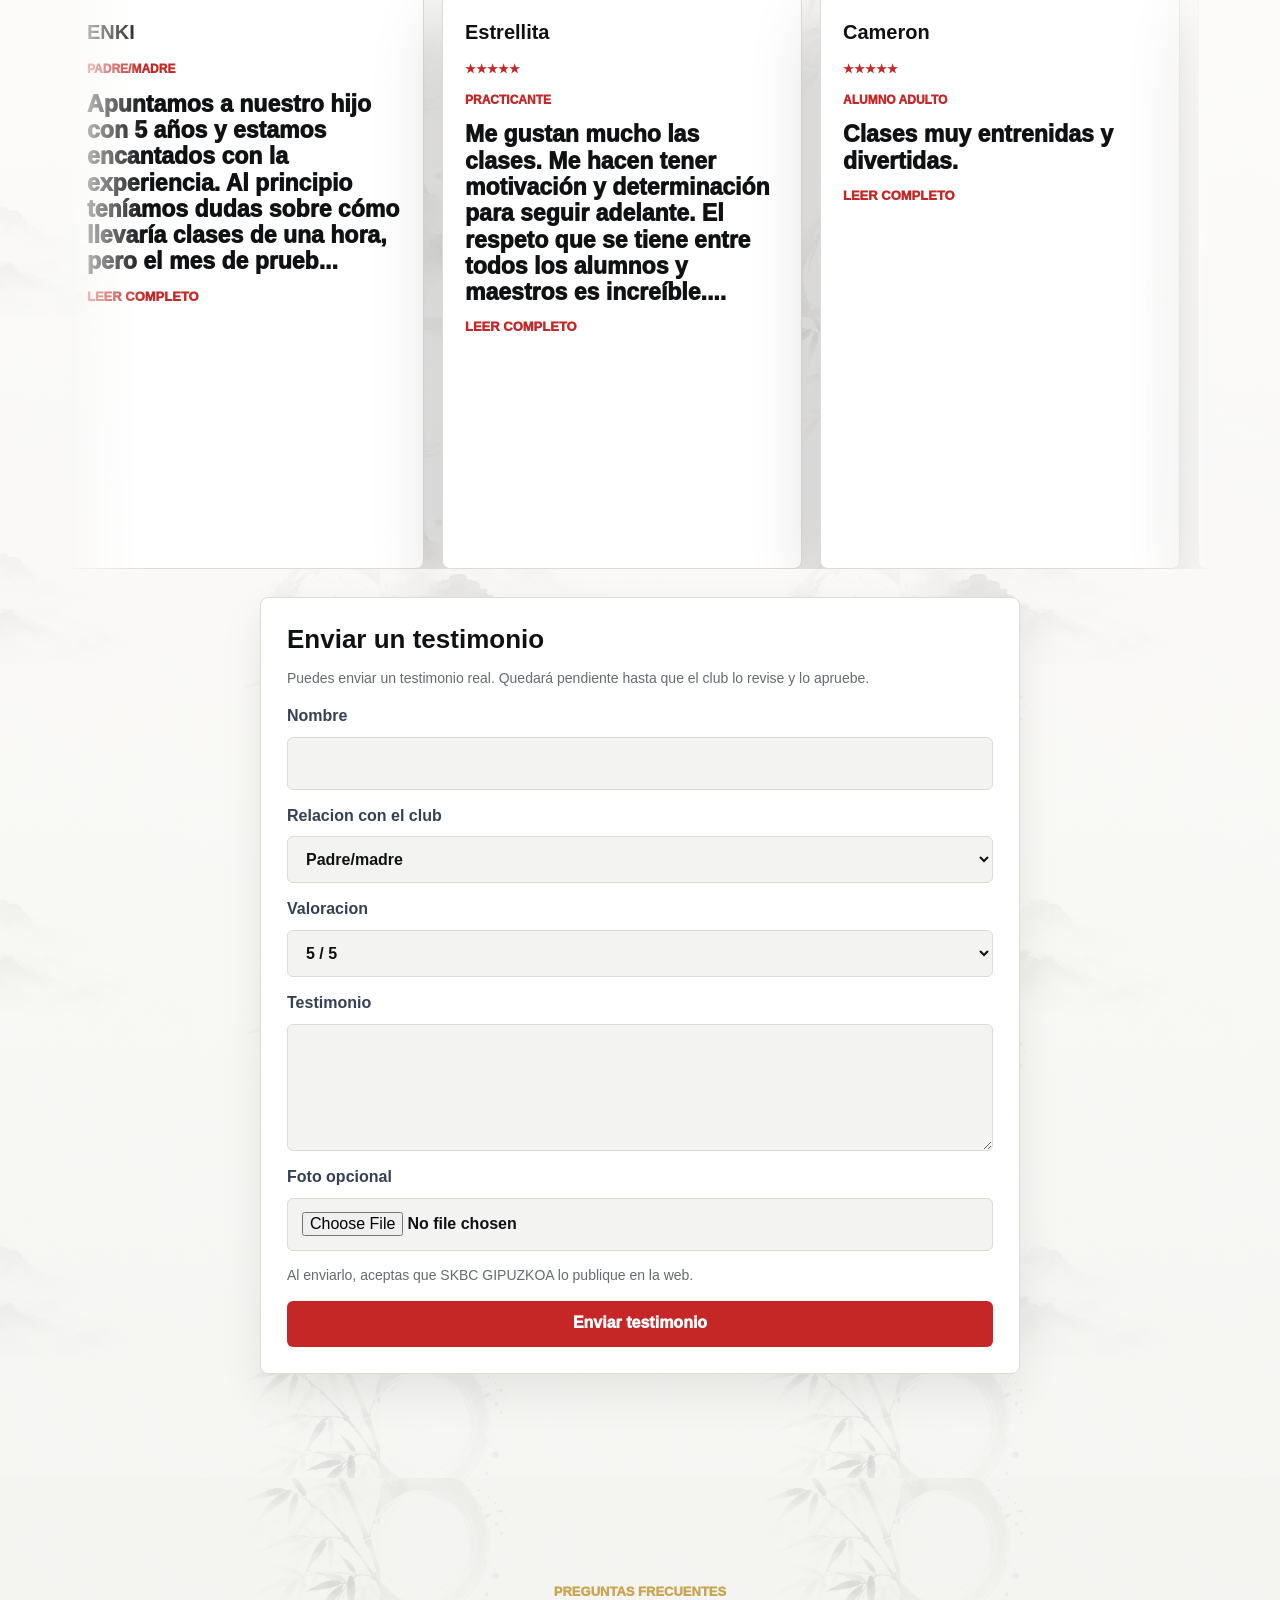
==== commit 103a4bce: "Link the club website to the dedicated store" ====
--- a/index.html
+++ b/index.html
@@ -25,7 +25,7 @@
     <link rel="icon" href="assets/logo-skbc.png" />
     <link rel="apple-touch-icon" href="assets/logo-skbc.png" />
     <link rel="preload" as="image" href="assets/optimized/1780955986965-chatgpt-image-8-jun-2026-23-59-12.webp" />
-    <link rel="stylesheet" href="styles.css?v=20261125-catalogo-directo" />
+    <link rel="stylesheet" href="styles.css?v=20261125-tienda-club" />
     <script type="application/ld+json" id="structured-data">
       {
         "@context": "https://schema.org",
@@ -153,7 +153,7 @@
 
     <script type="module" src="merch-orders.js?v=1"></script>
     <script src="calendar-public.js?v=20261106"></script>
-    <script src="app.js?v=20261125-catalogo-directo"></script>
+    <script src="app.js?v=20261125-tienda-club"></script>
     <script defer src="seasonal-effects.js?v=20261019-layered-piles"></script>
   </body>
 </html>
--- a/styles.css
+++ b/styles.css
@@ -4123,3 +4123,5 @@
 .merch-clothing-card a { color: #074682; text-decoration: underline; }
 .merch-clothing-catalog:empty { display: none; }
 .merch-clothing-catalog:not(:empty) { margin-block-start: 0.75rem; }
+
+.merch-store-actions { display: flex; flex-wrap: wrap; align-items: center; gap: 8px; }
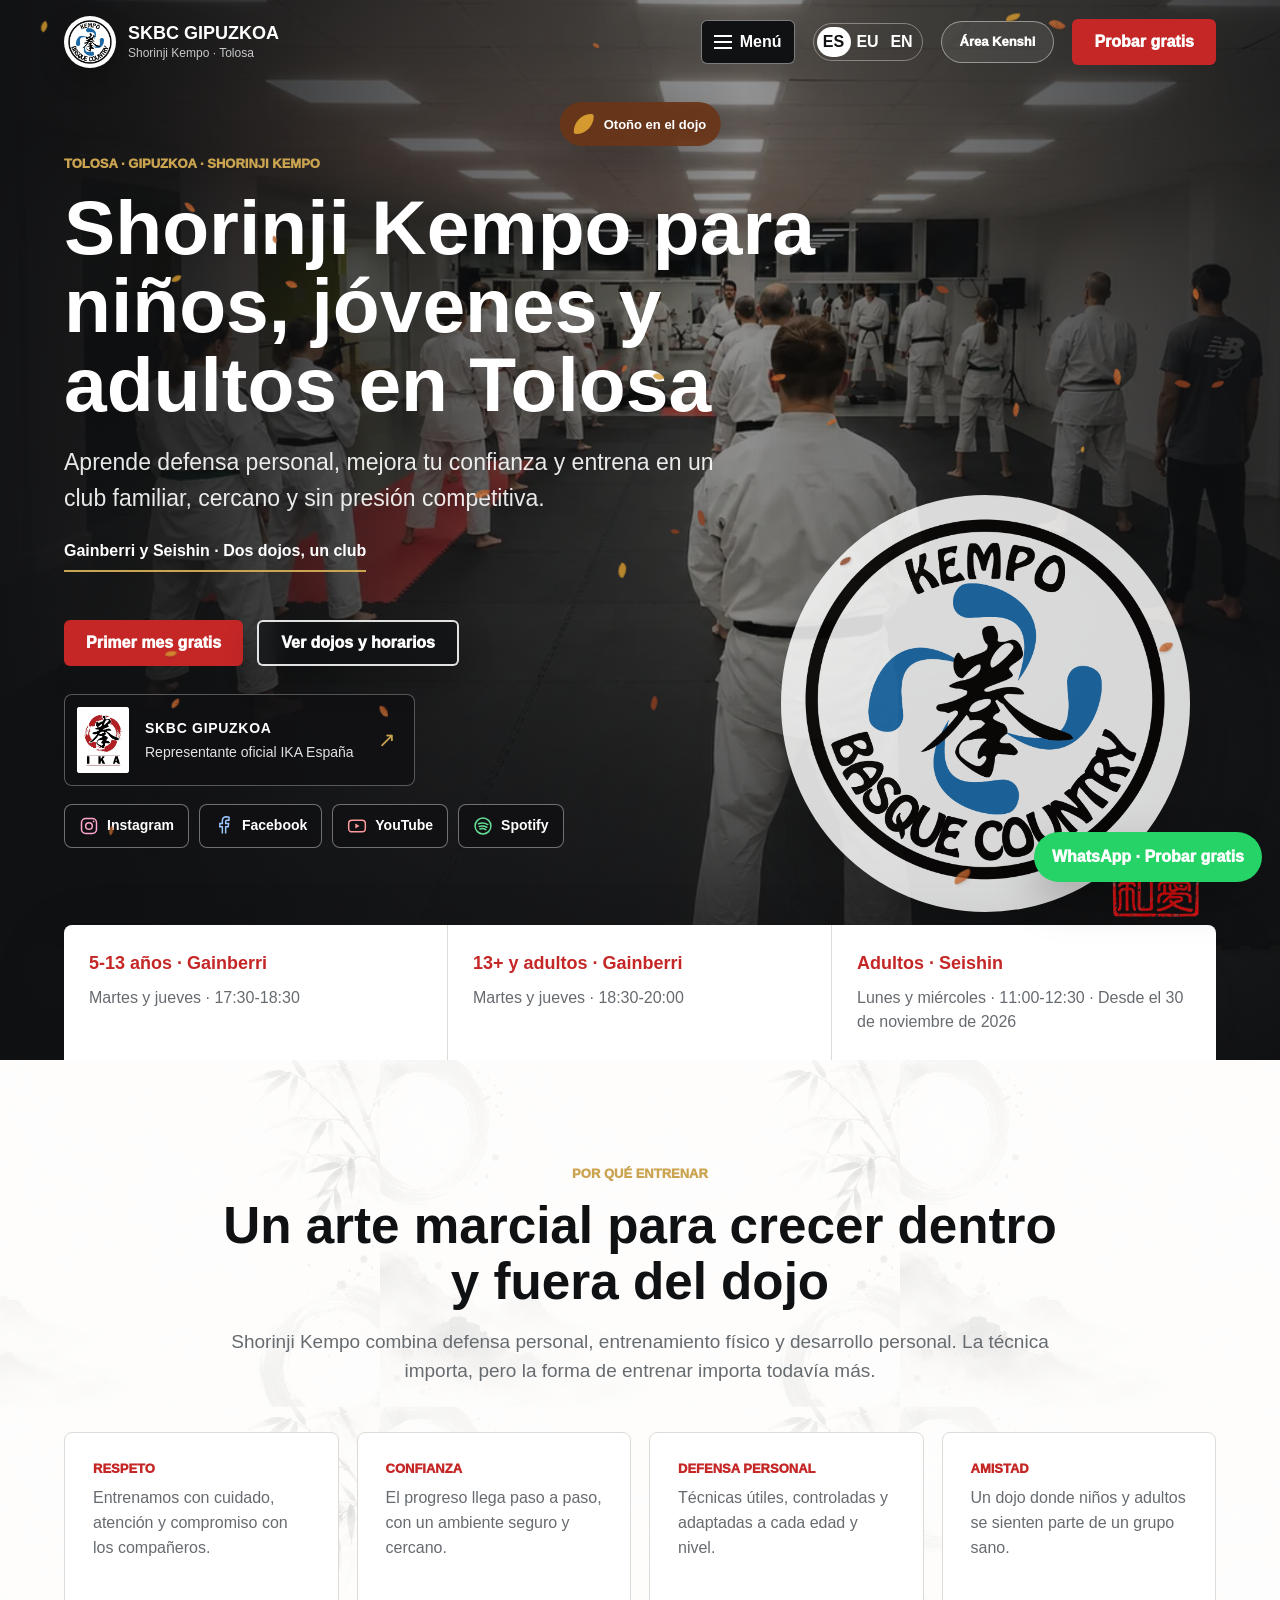
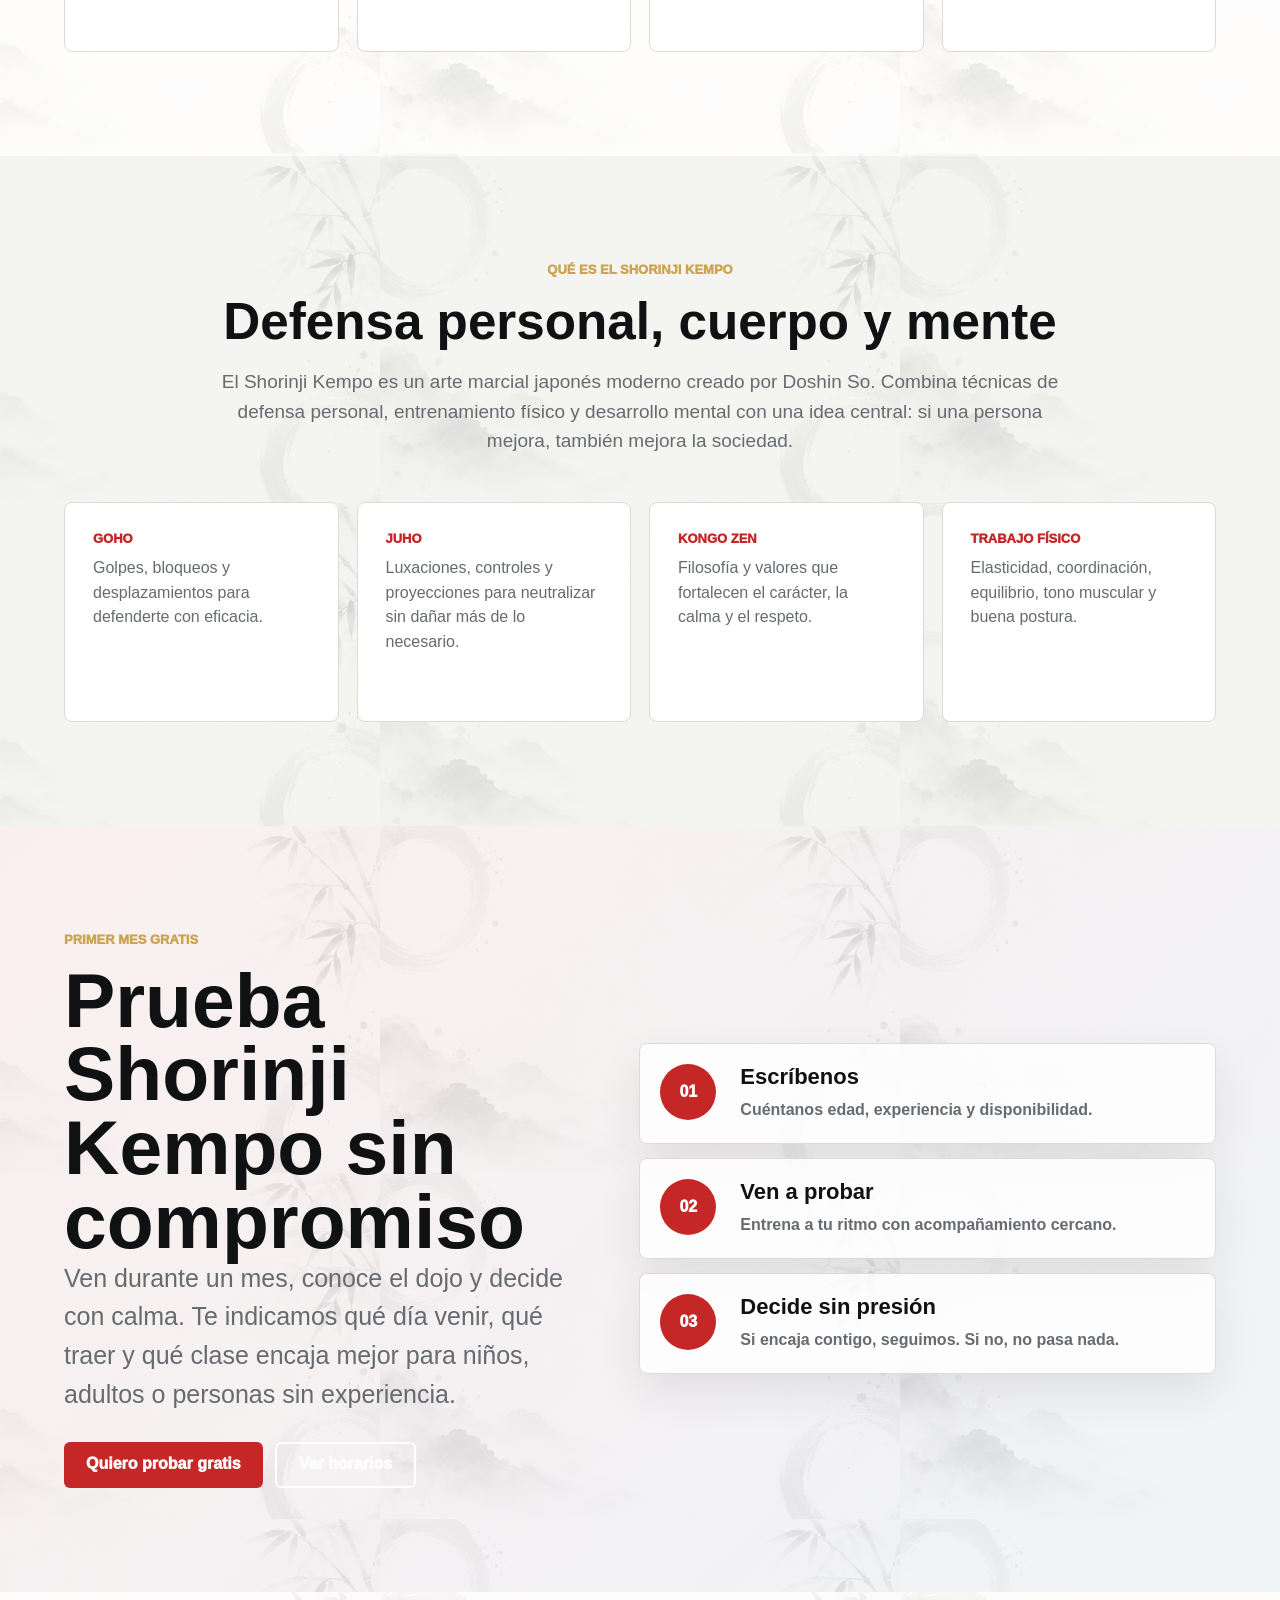
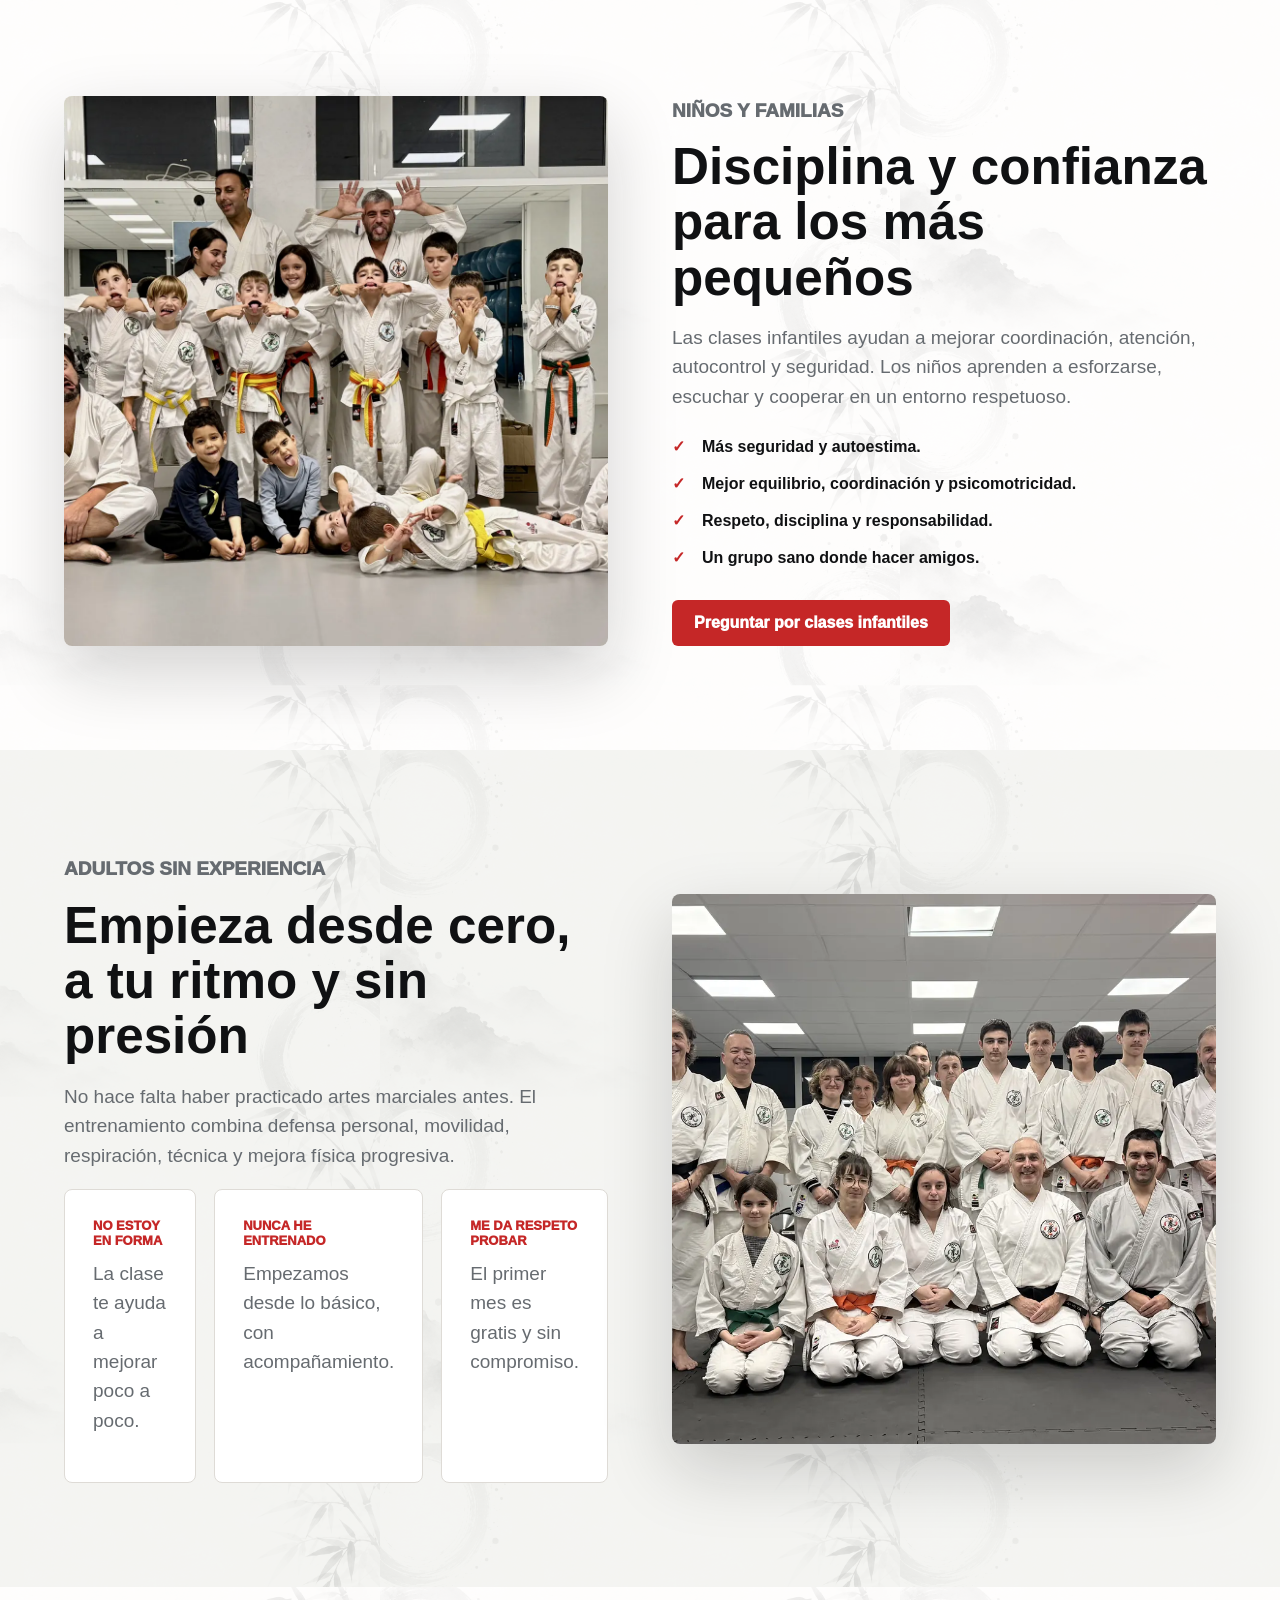
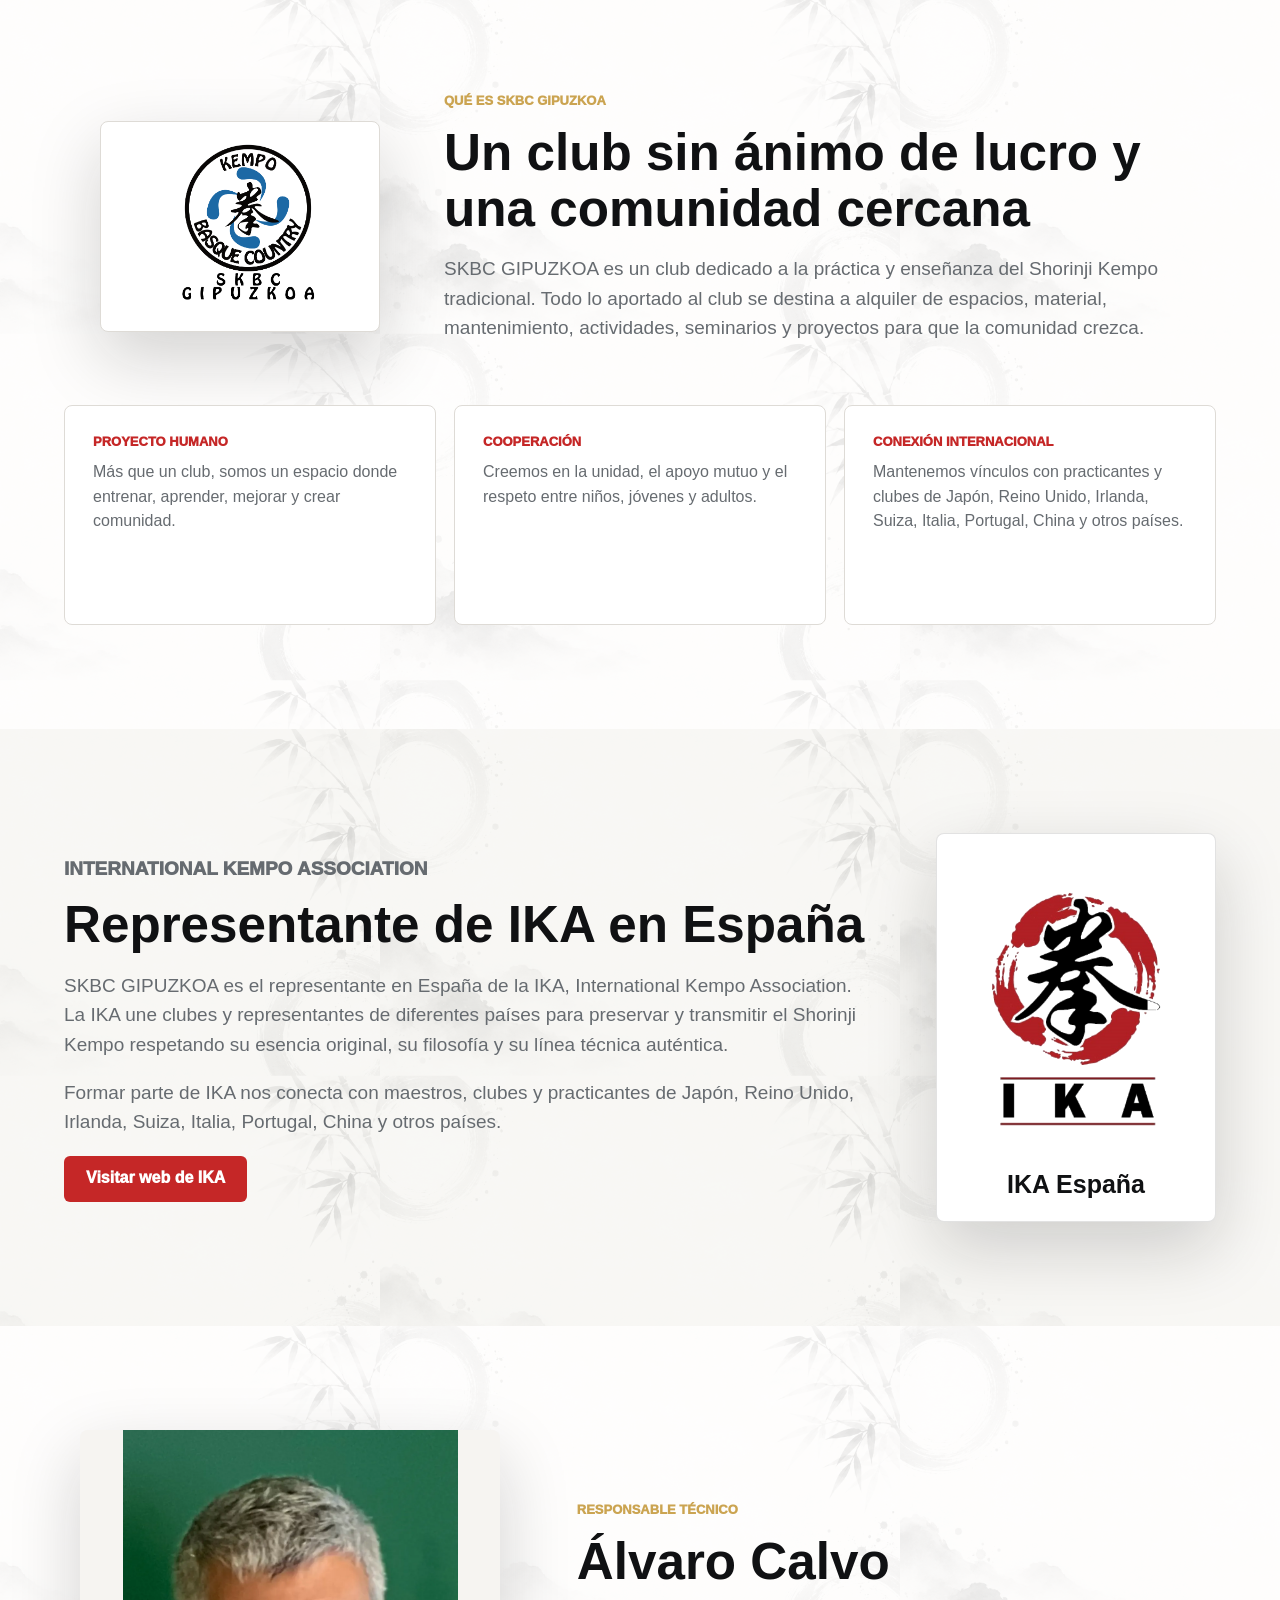
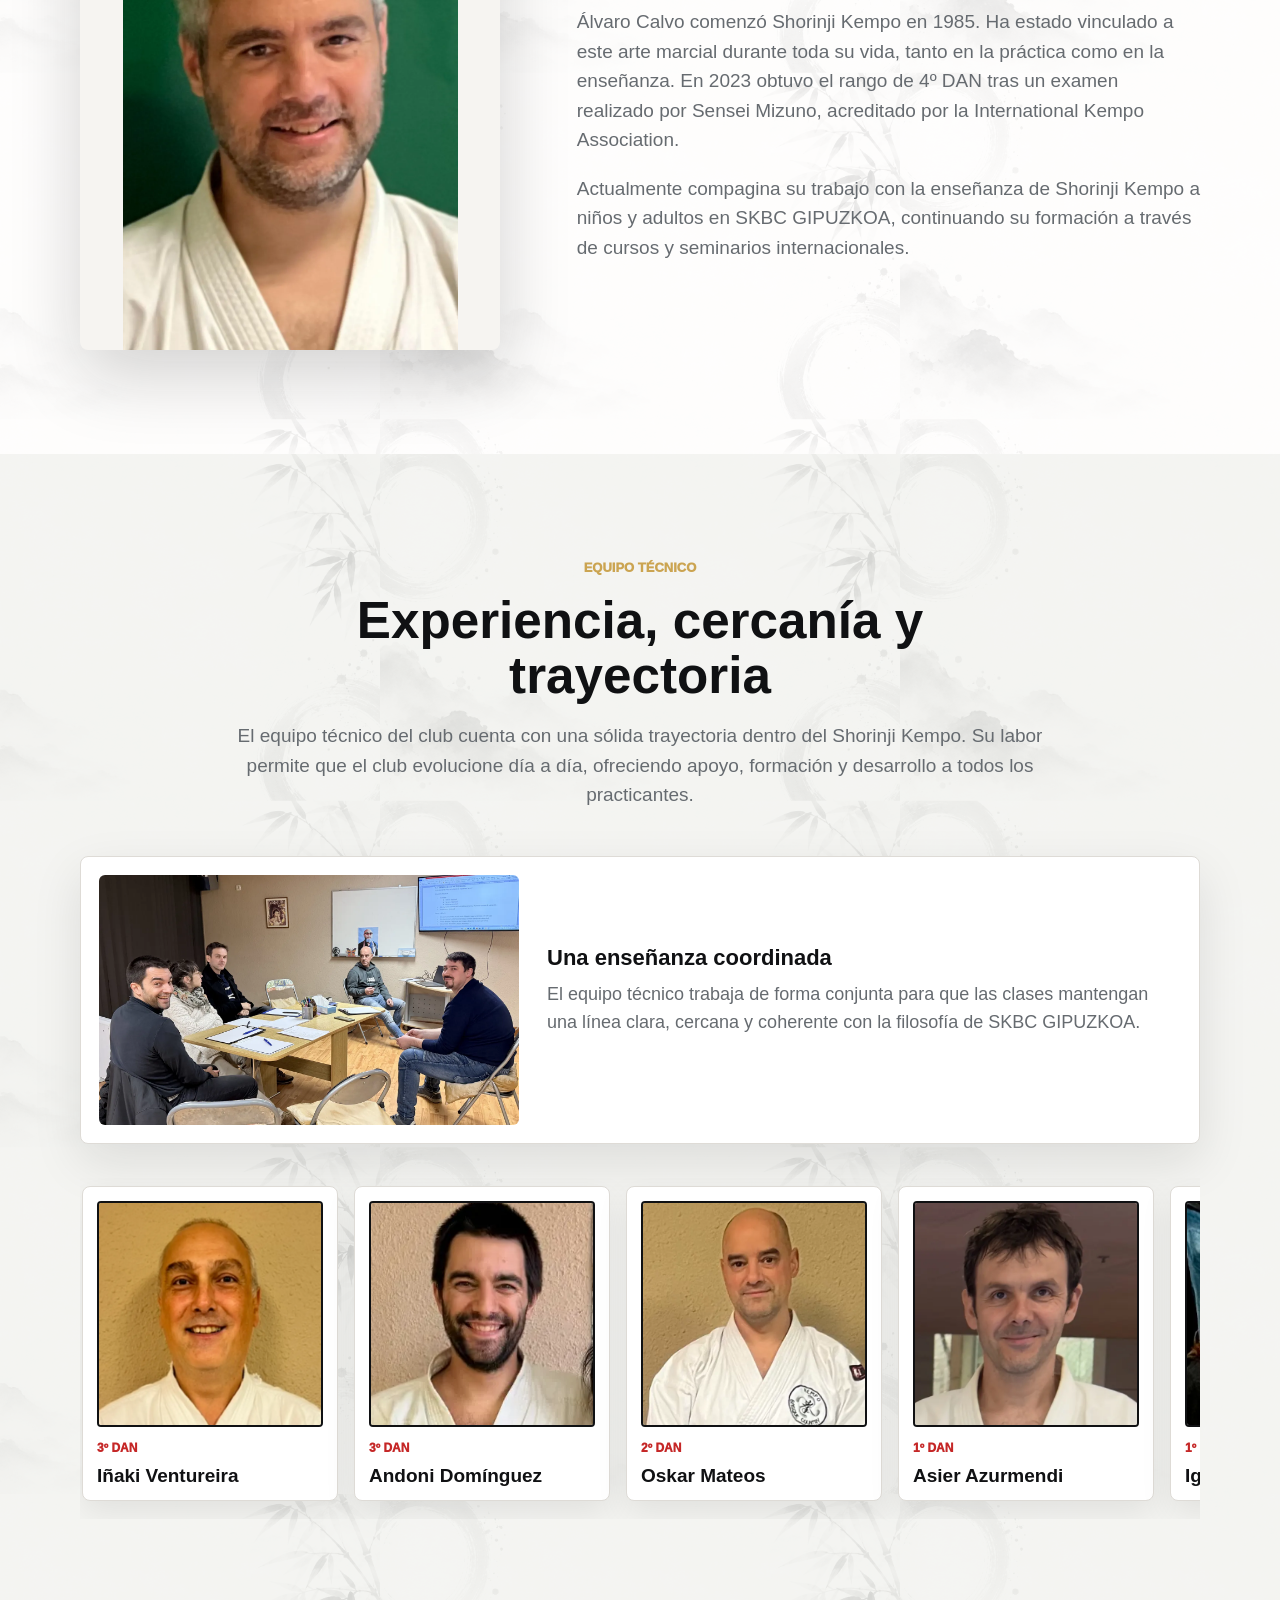
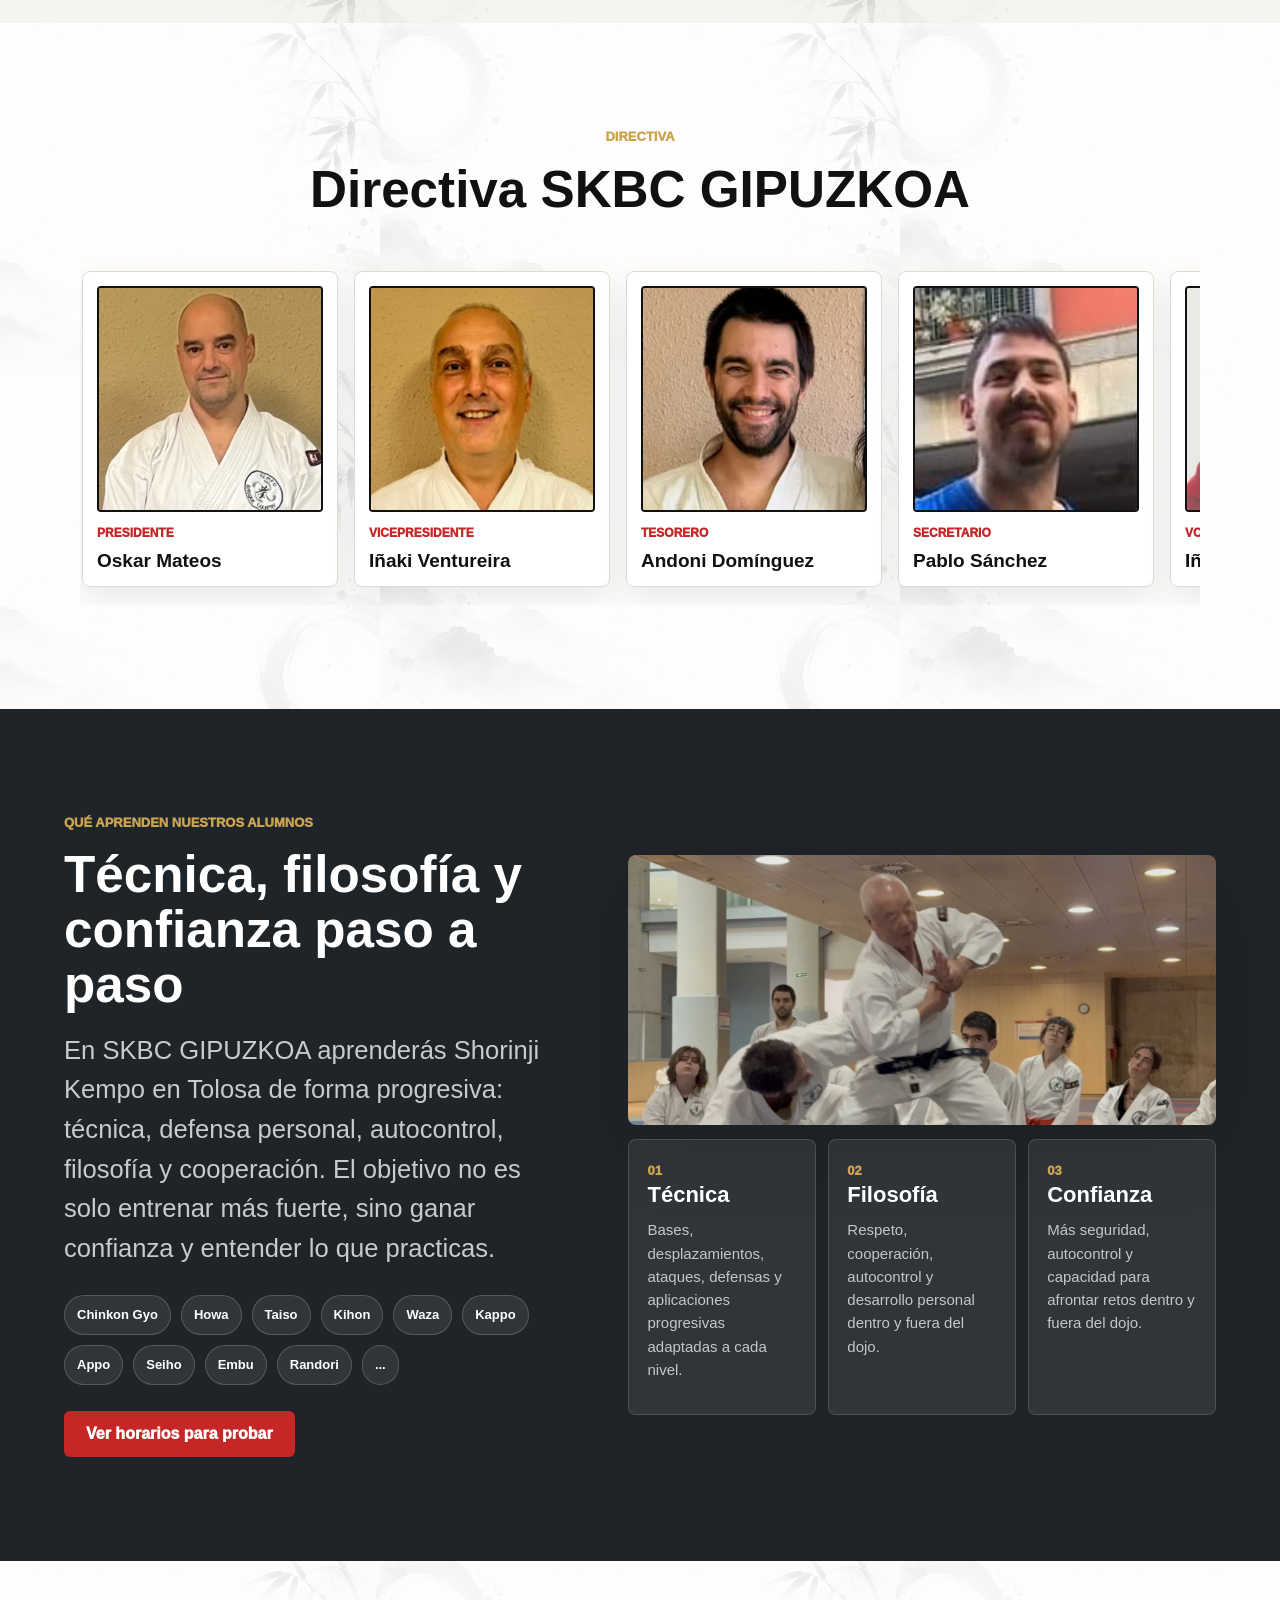
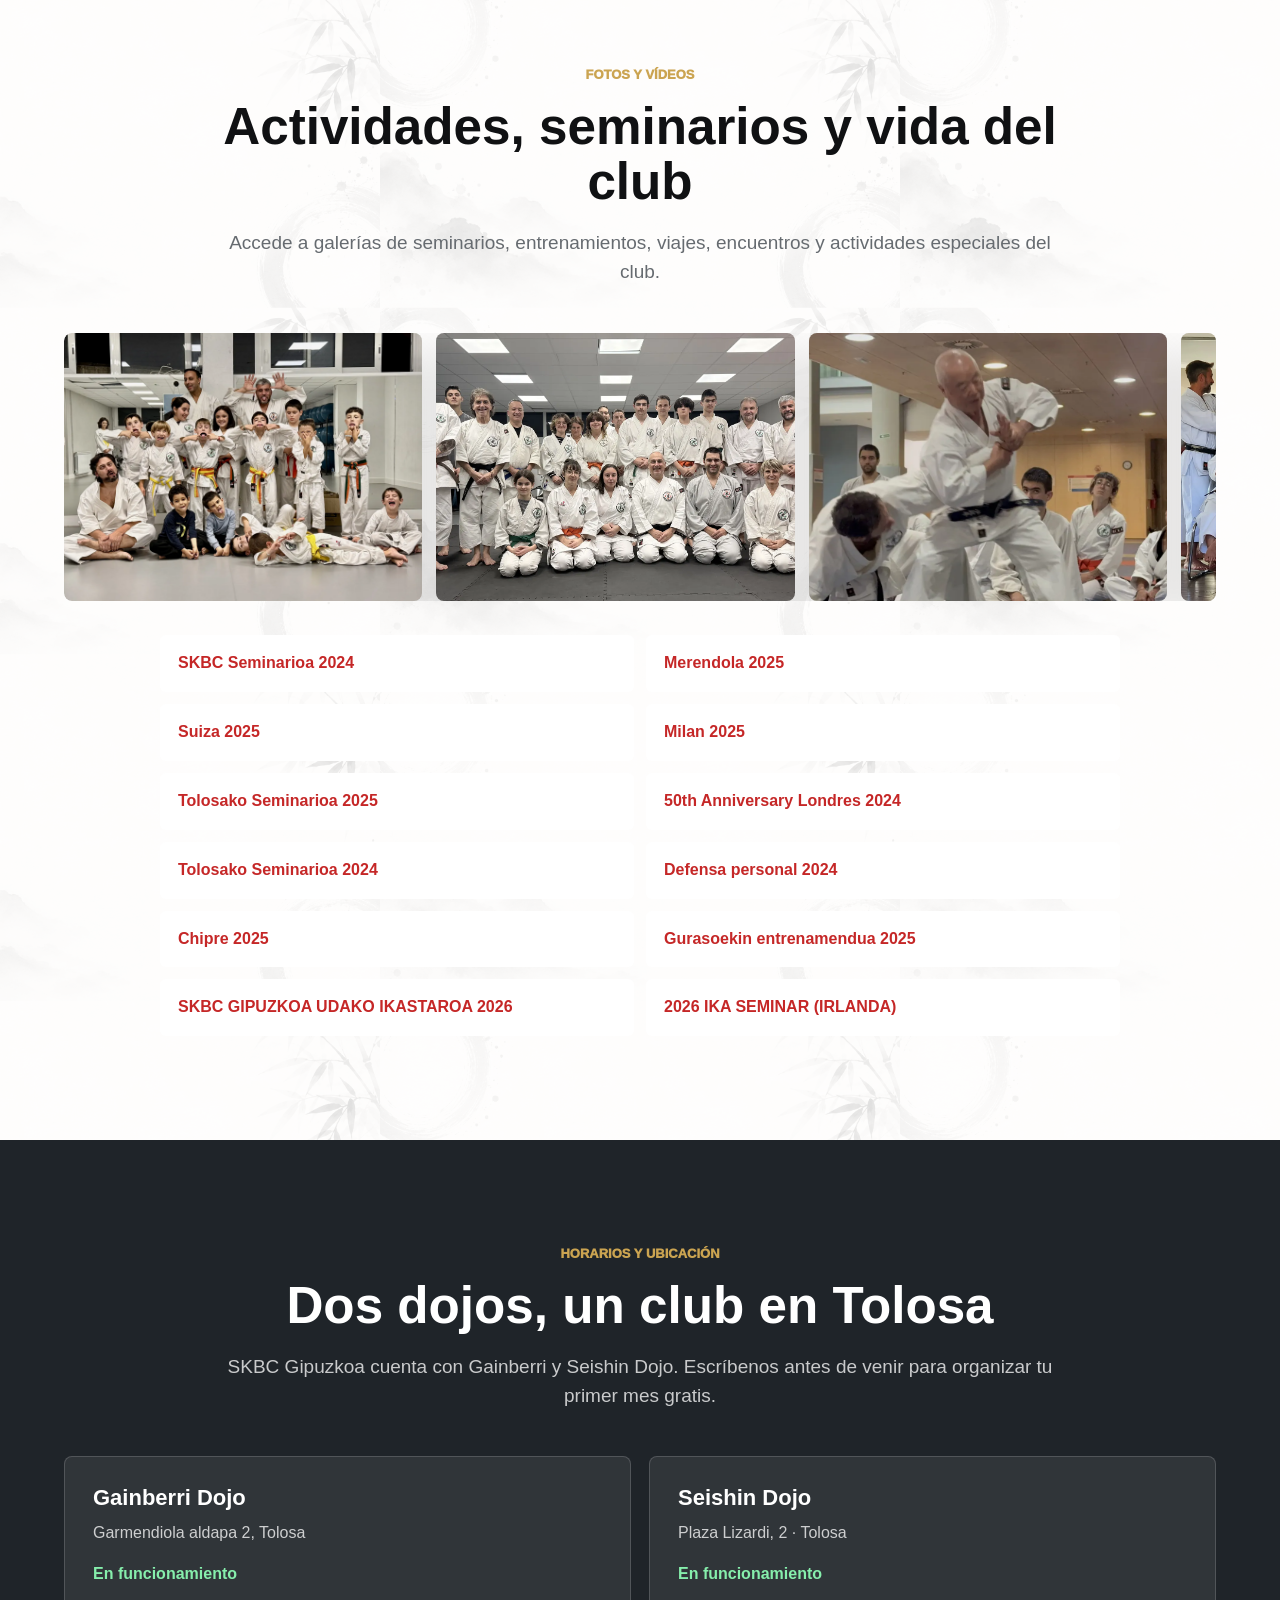
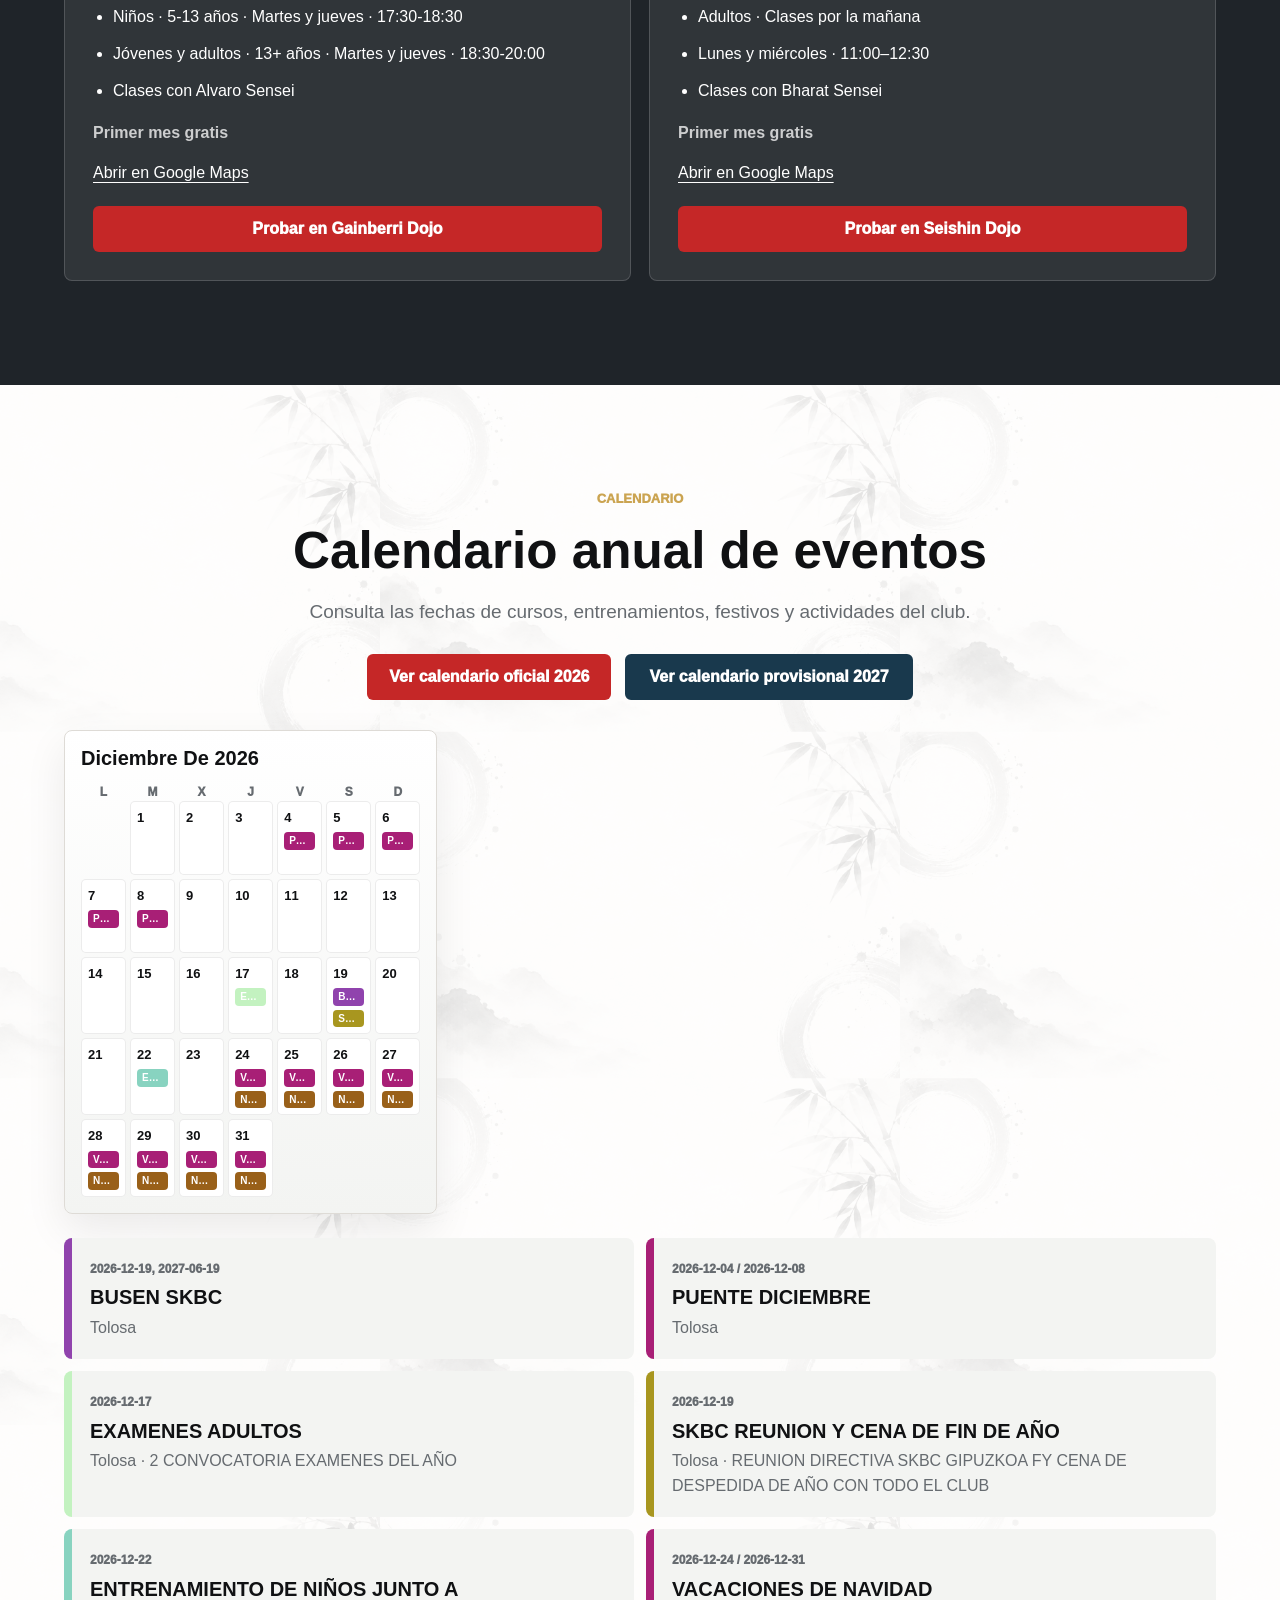
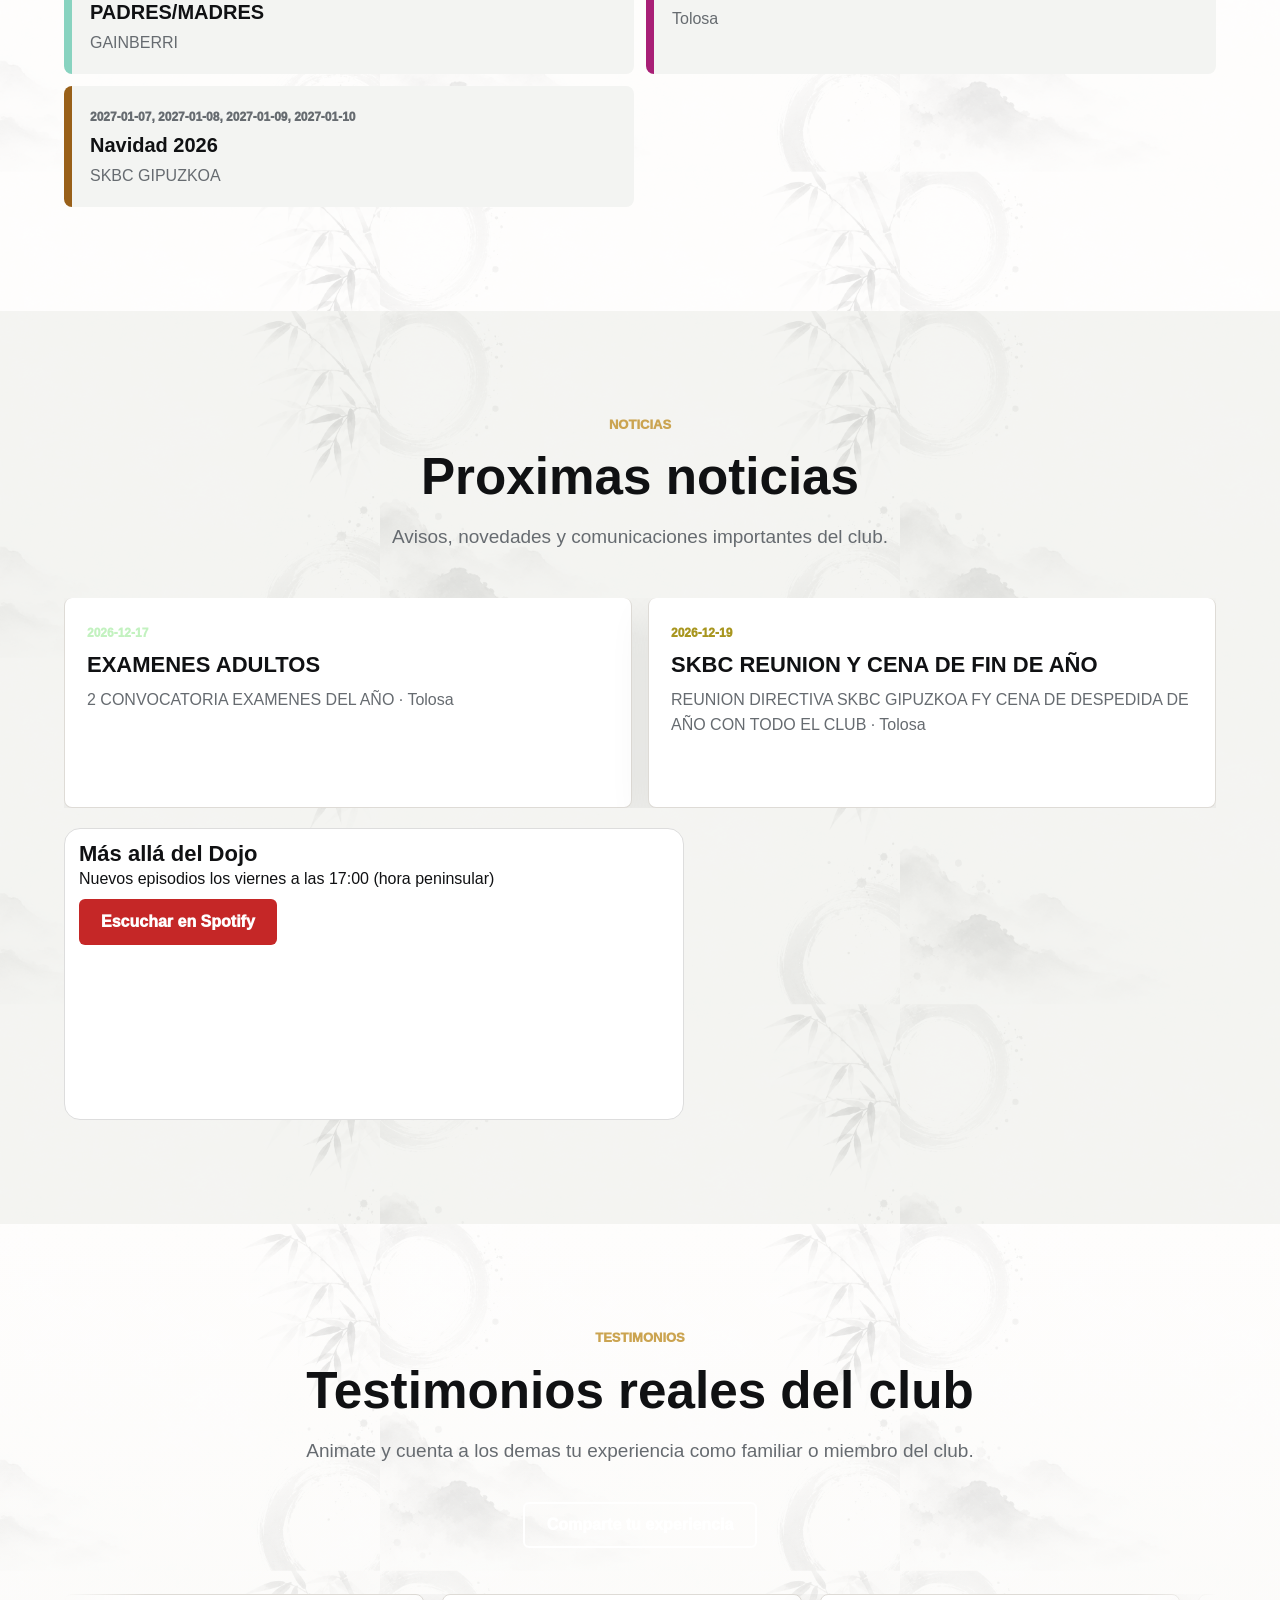
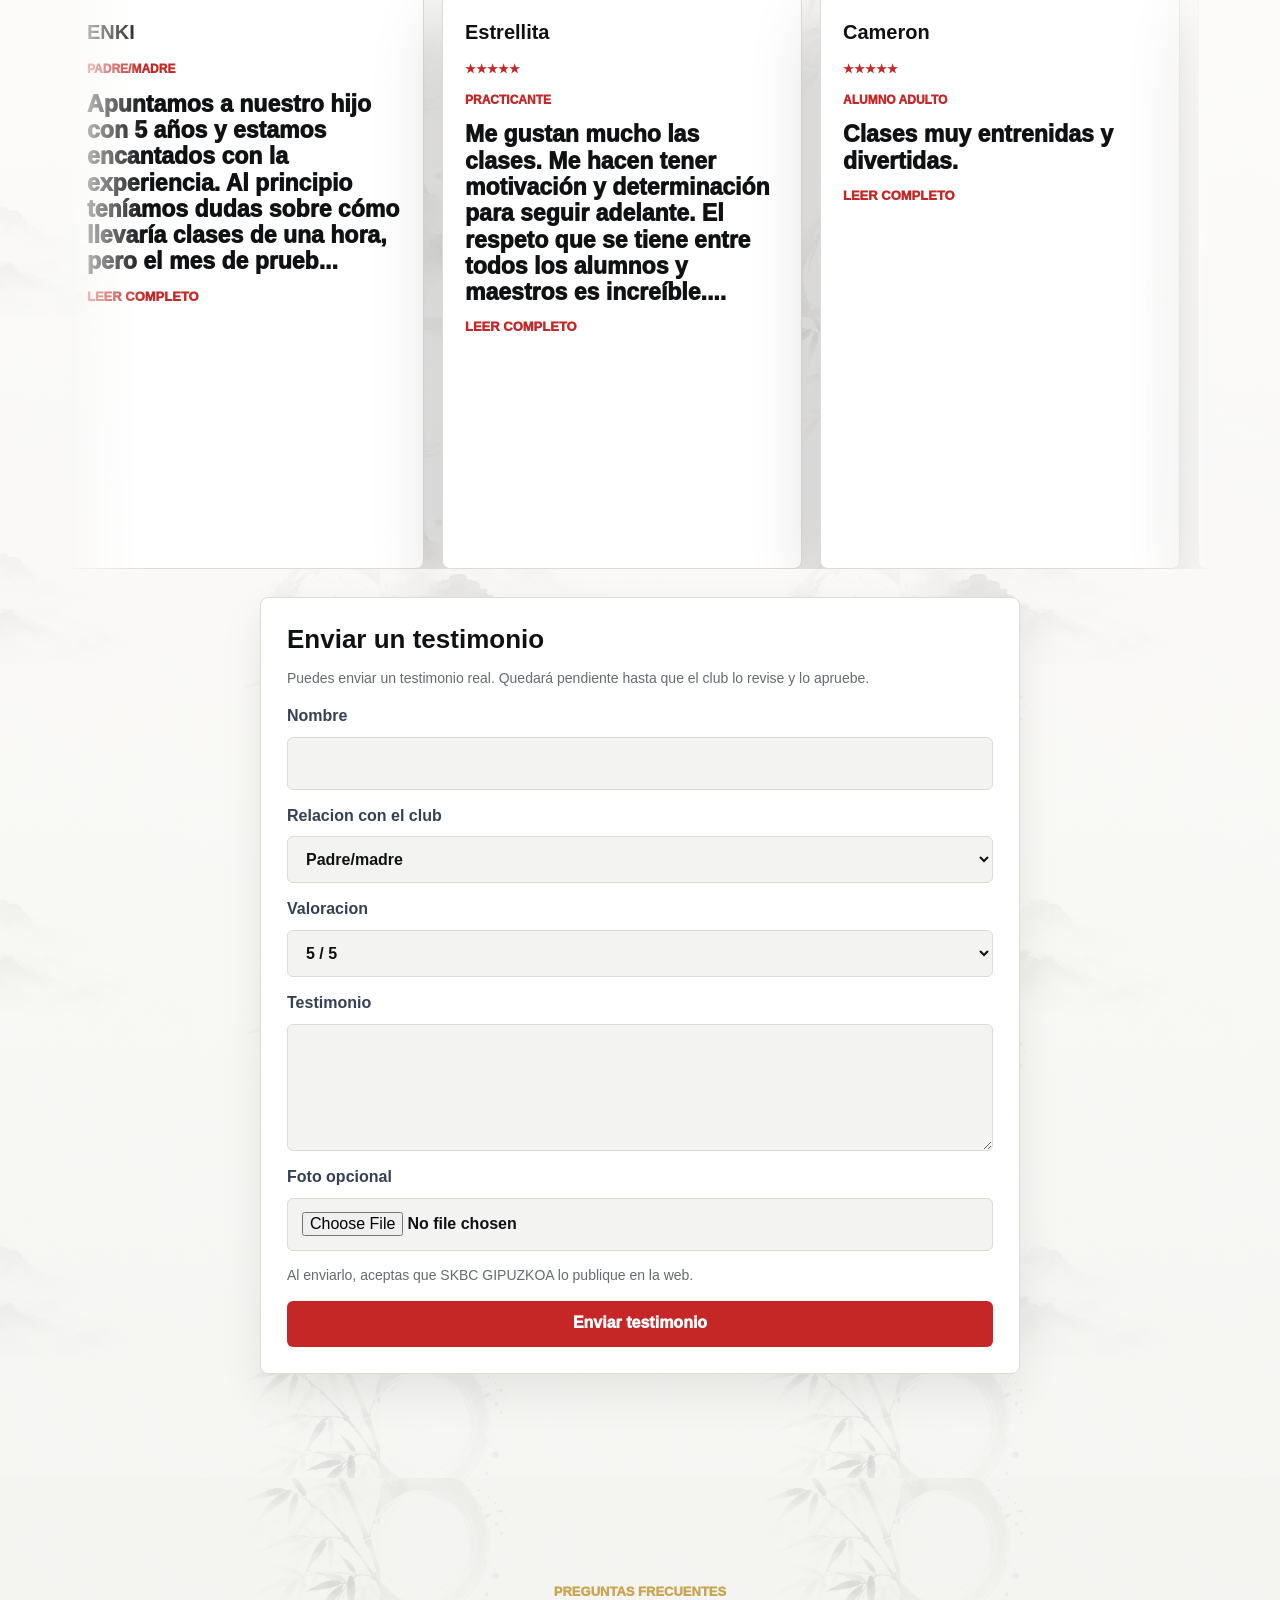
==== commit 685f3ea2: "Keep a single store entry on the club homepage" ====
--- a/index.html
+++ b/index.html
@@ -25,7 +25,7 @@
     <link rel="icon" href="assets/logo-skbc.png" />
     <link rel="apple-touch-icon" href="assets/logo-skbc.png" />
     <link rel="preload" as="image" href="assets/optimized/1780955986965-chatgpt-image-8-jun-2026-23-59-12.webp" />
-    <link rel="stylesheet" href="styles.css?v=20261125-tienda-club" />
+    <link rel="stylesheet" href="styles.css?v=20261125-acceso-tienda" />
     <script type="application/ld+json" id="structured-data">
       {
         "@context": "https://schema.org",
@@ -151,9 +151,8 @@
 
     <a class="whatsapp-float" data-whatsapp="general" target="_blank" rel="noreferrer"></a>
 
-    <script type="module" src="merch-orders.js?v=1"></script>
     <script src="calendar-public.js?v=20261106"></script>
-    <script src="app.js?v=20261125-tienda-club"></script>
+    <script src="app.js?v=20261125-acceso-tienda"></script>
     <script defer src="seasonal-effects.js?v=20261019-layered-piles"></script>
   </body>
 </html>
--- a/styles.css
+++ b/styles.css
@@ -4124,4 +4124,4 @@
 .merch-clothing-catalog:empty { display: none; }
 .merch-clothing-catalog:not(:empty) { margin-block-start: 0.75rem; }
 
-.merch-store-actions { display: flex; flex-wrap: wrap; align-items: center; gap: 8px; }
+.merch-store-entry > .button { justify-self: start; align-self: center; text-align: center; }
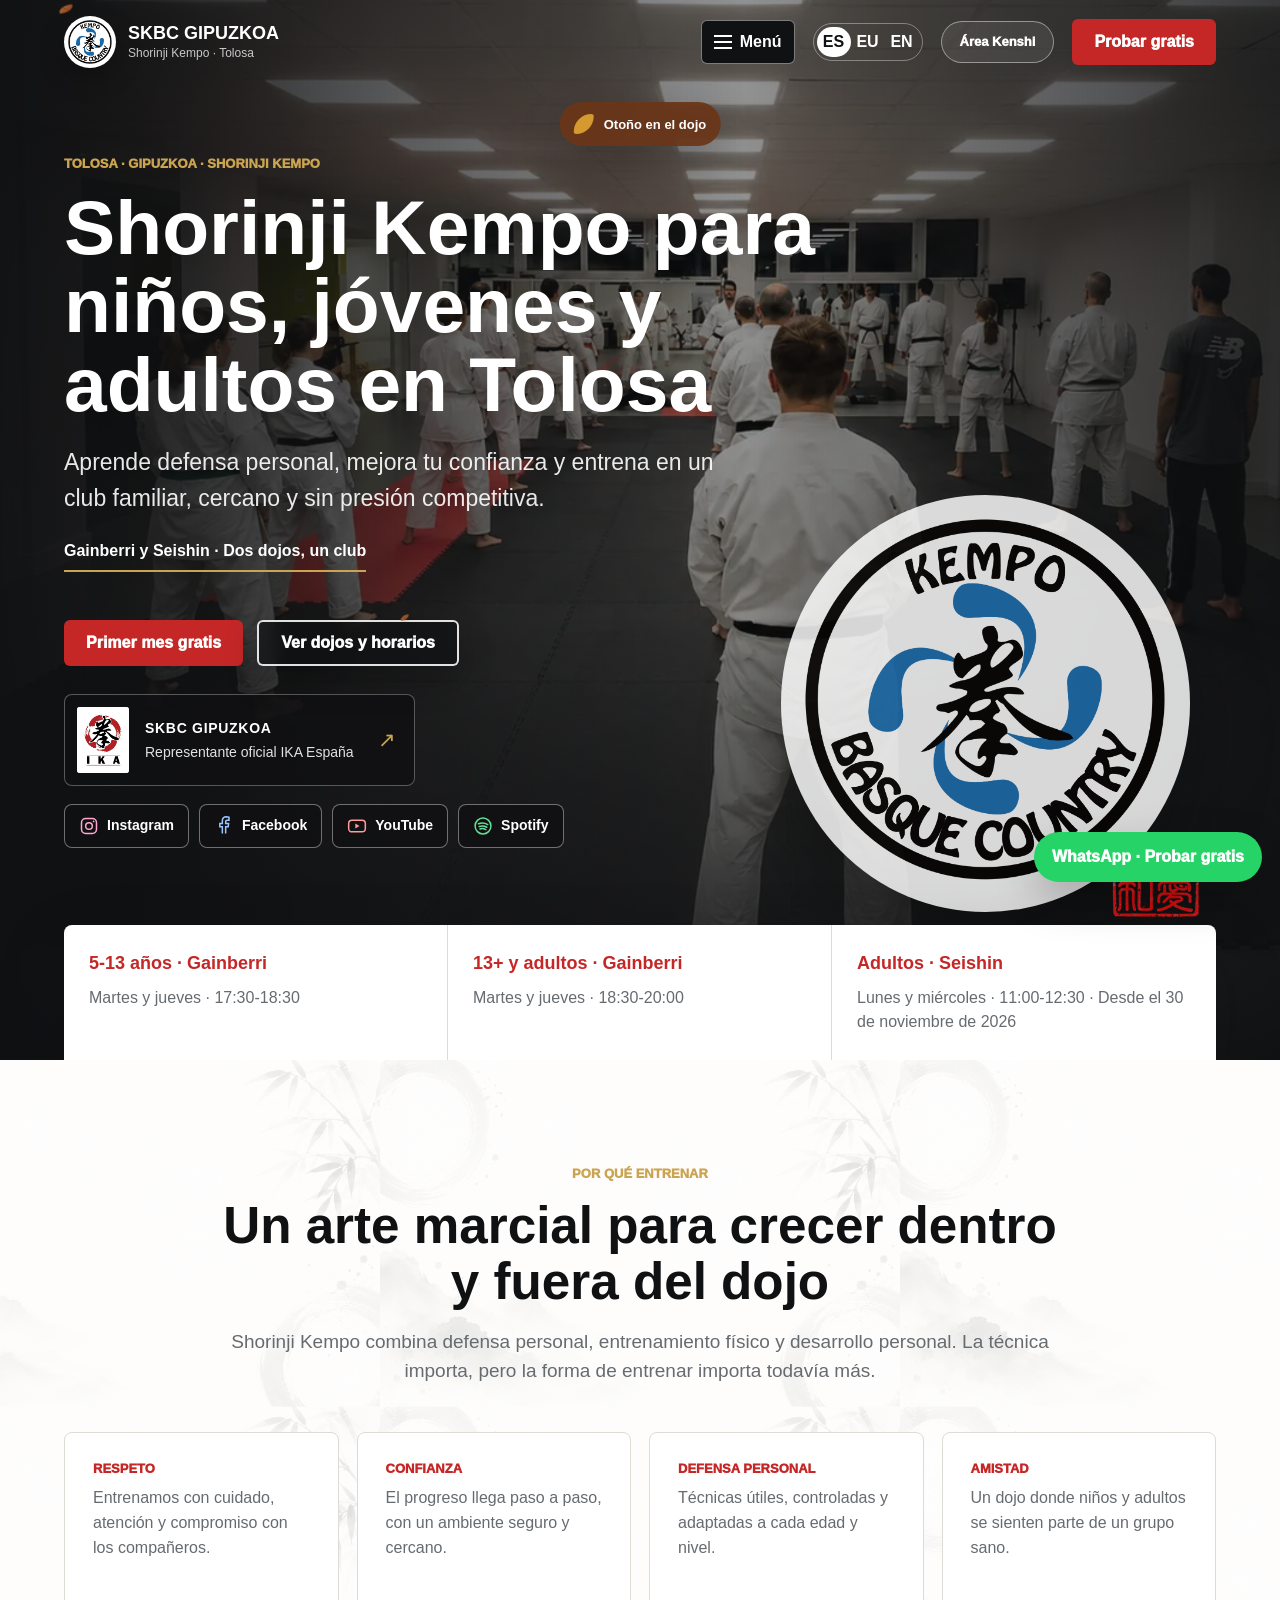
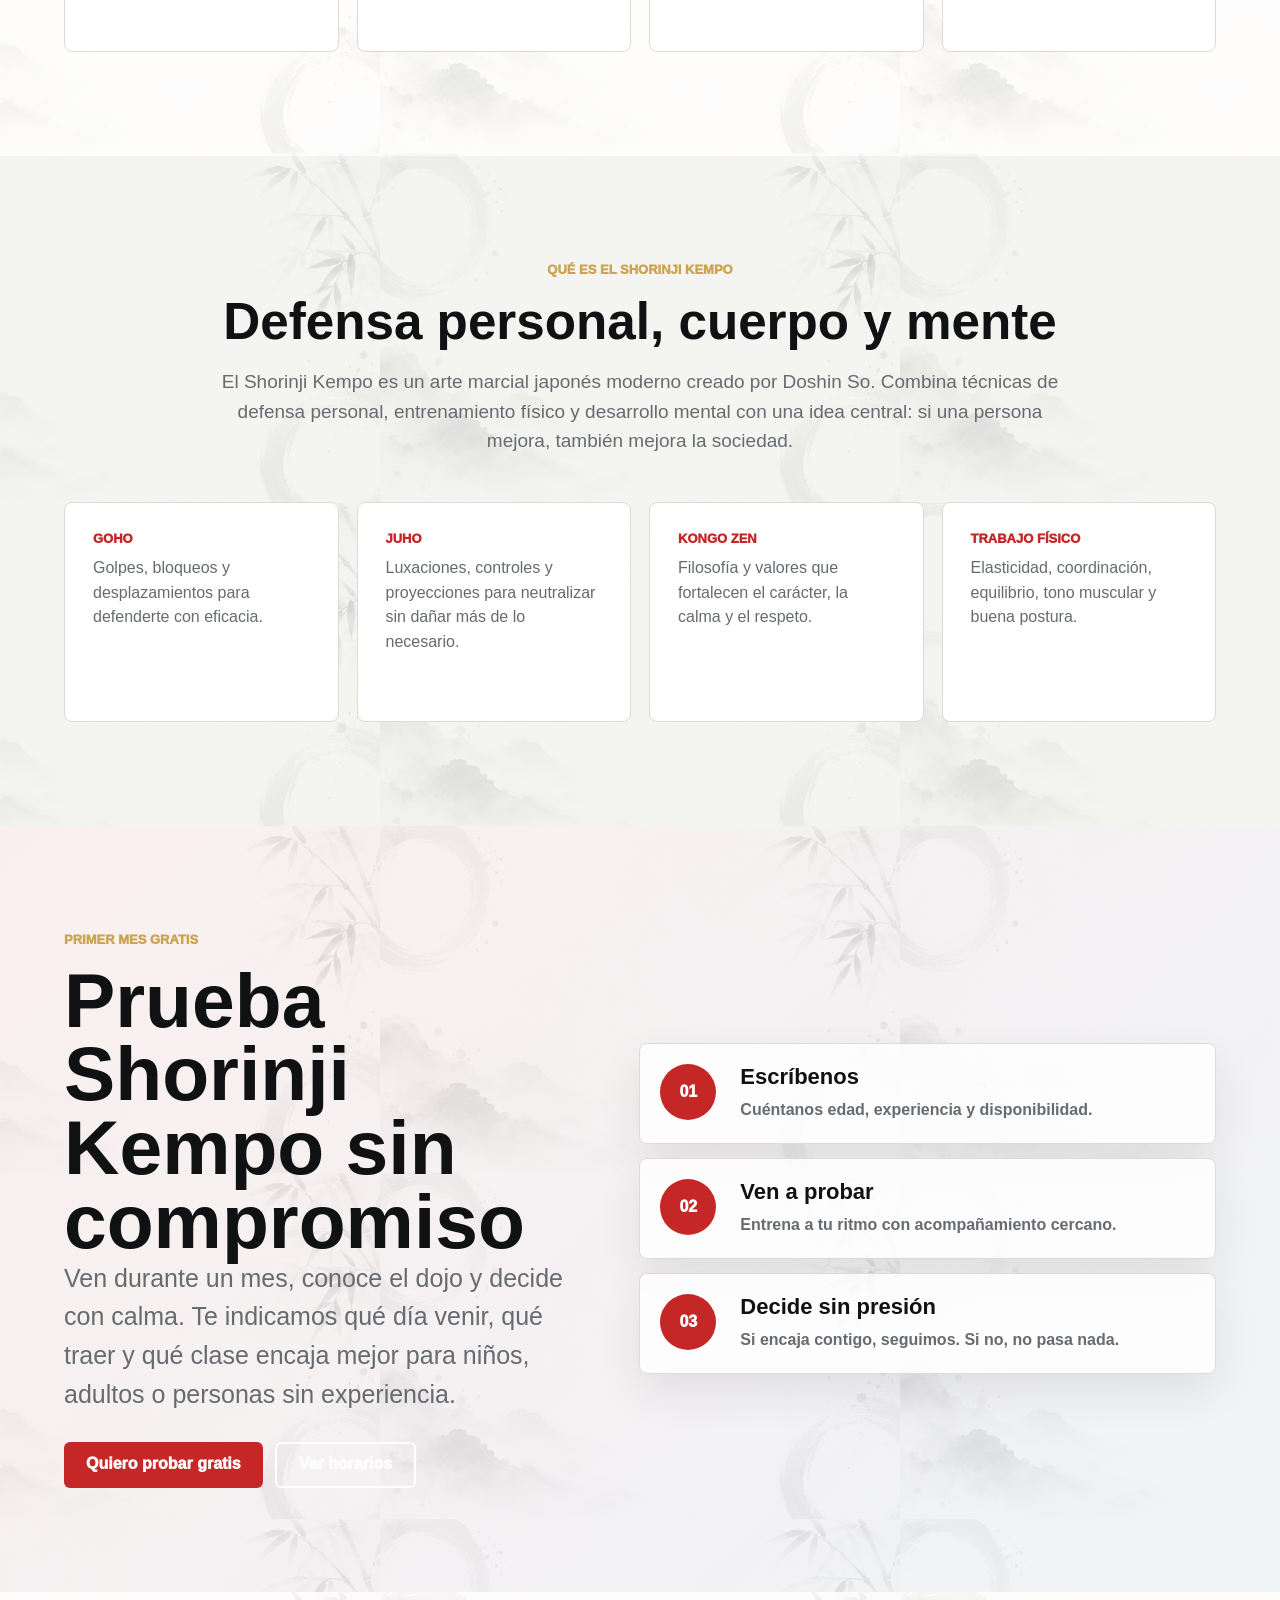
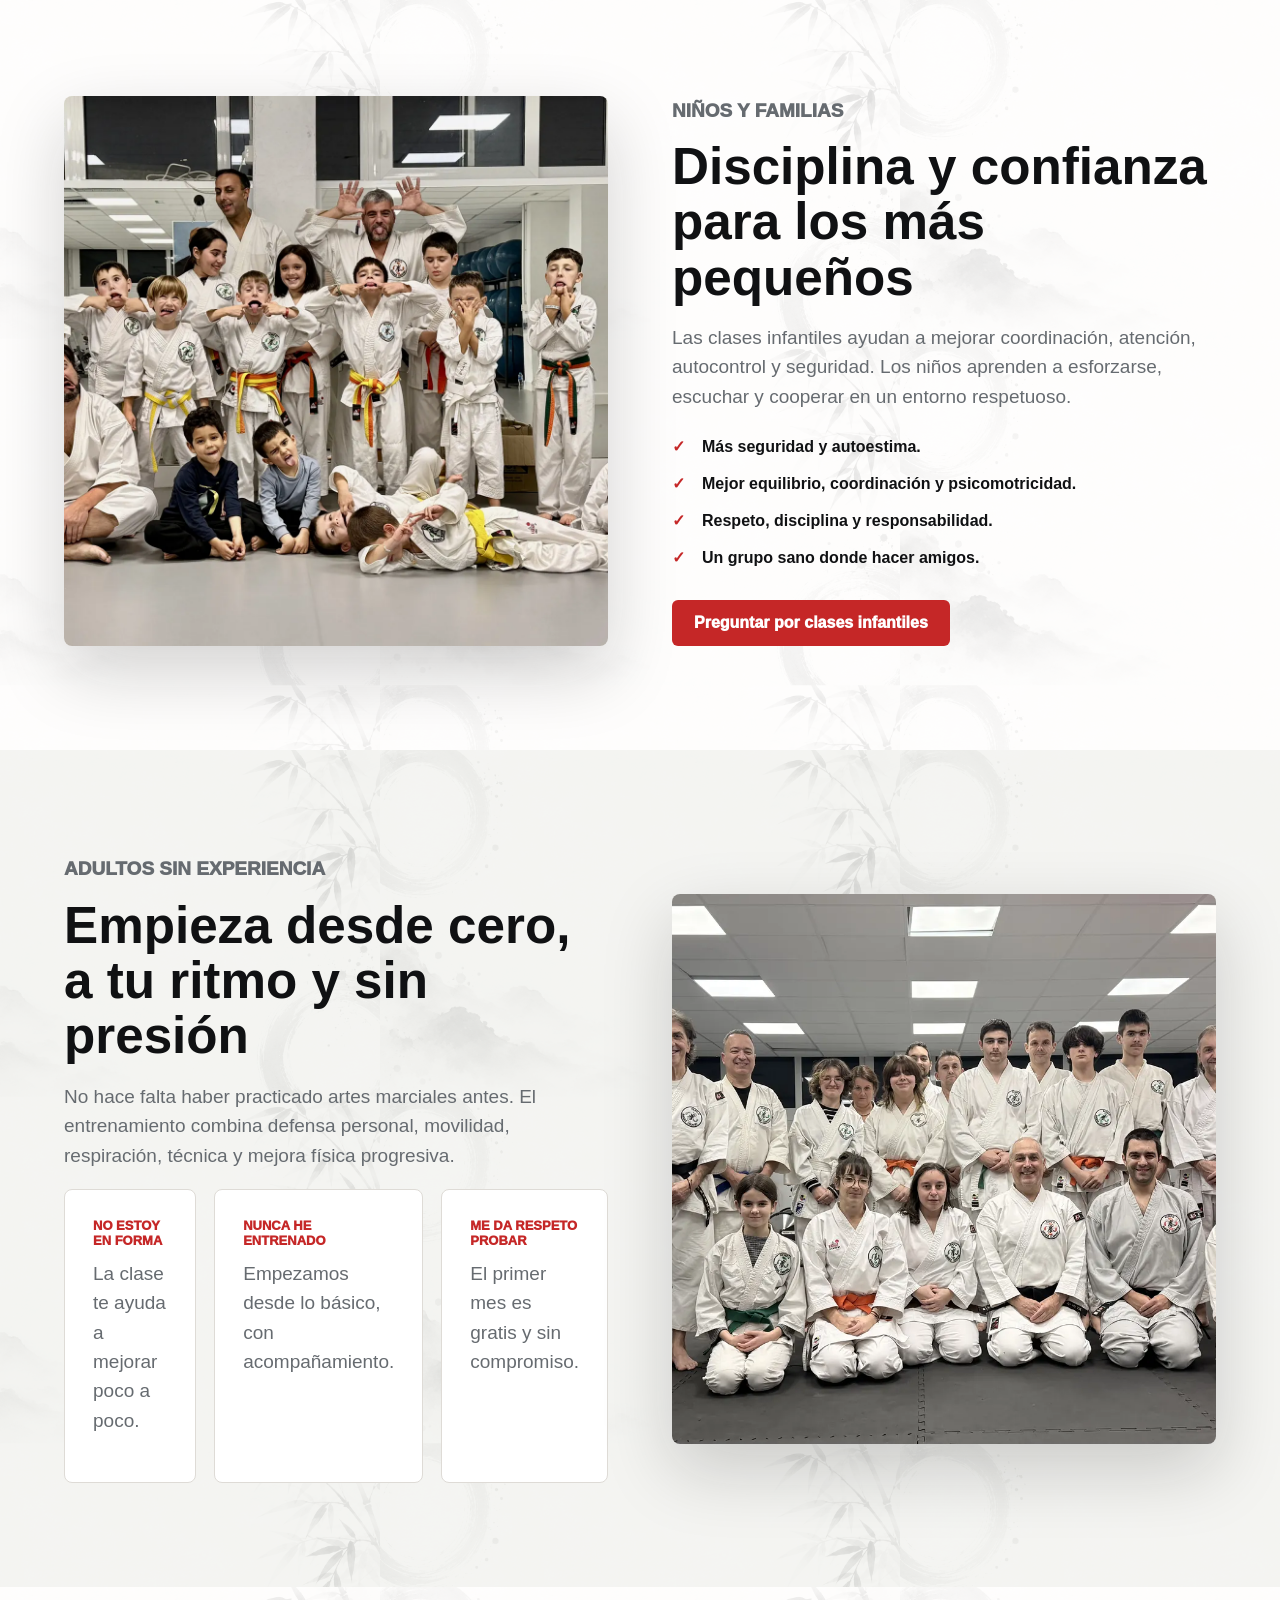
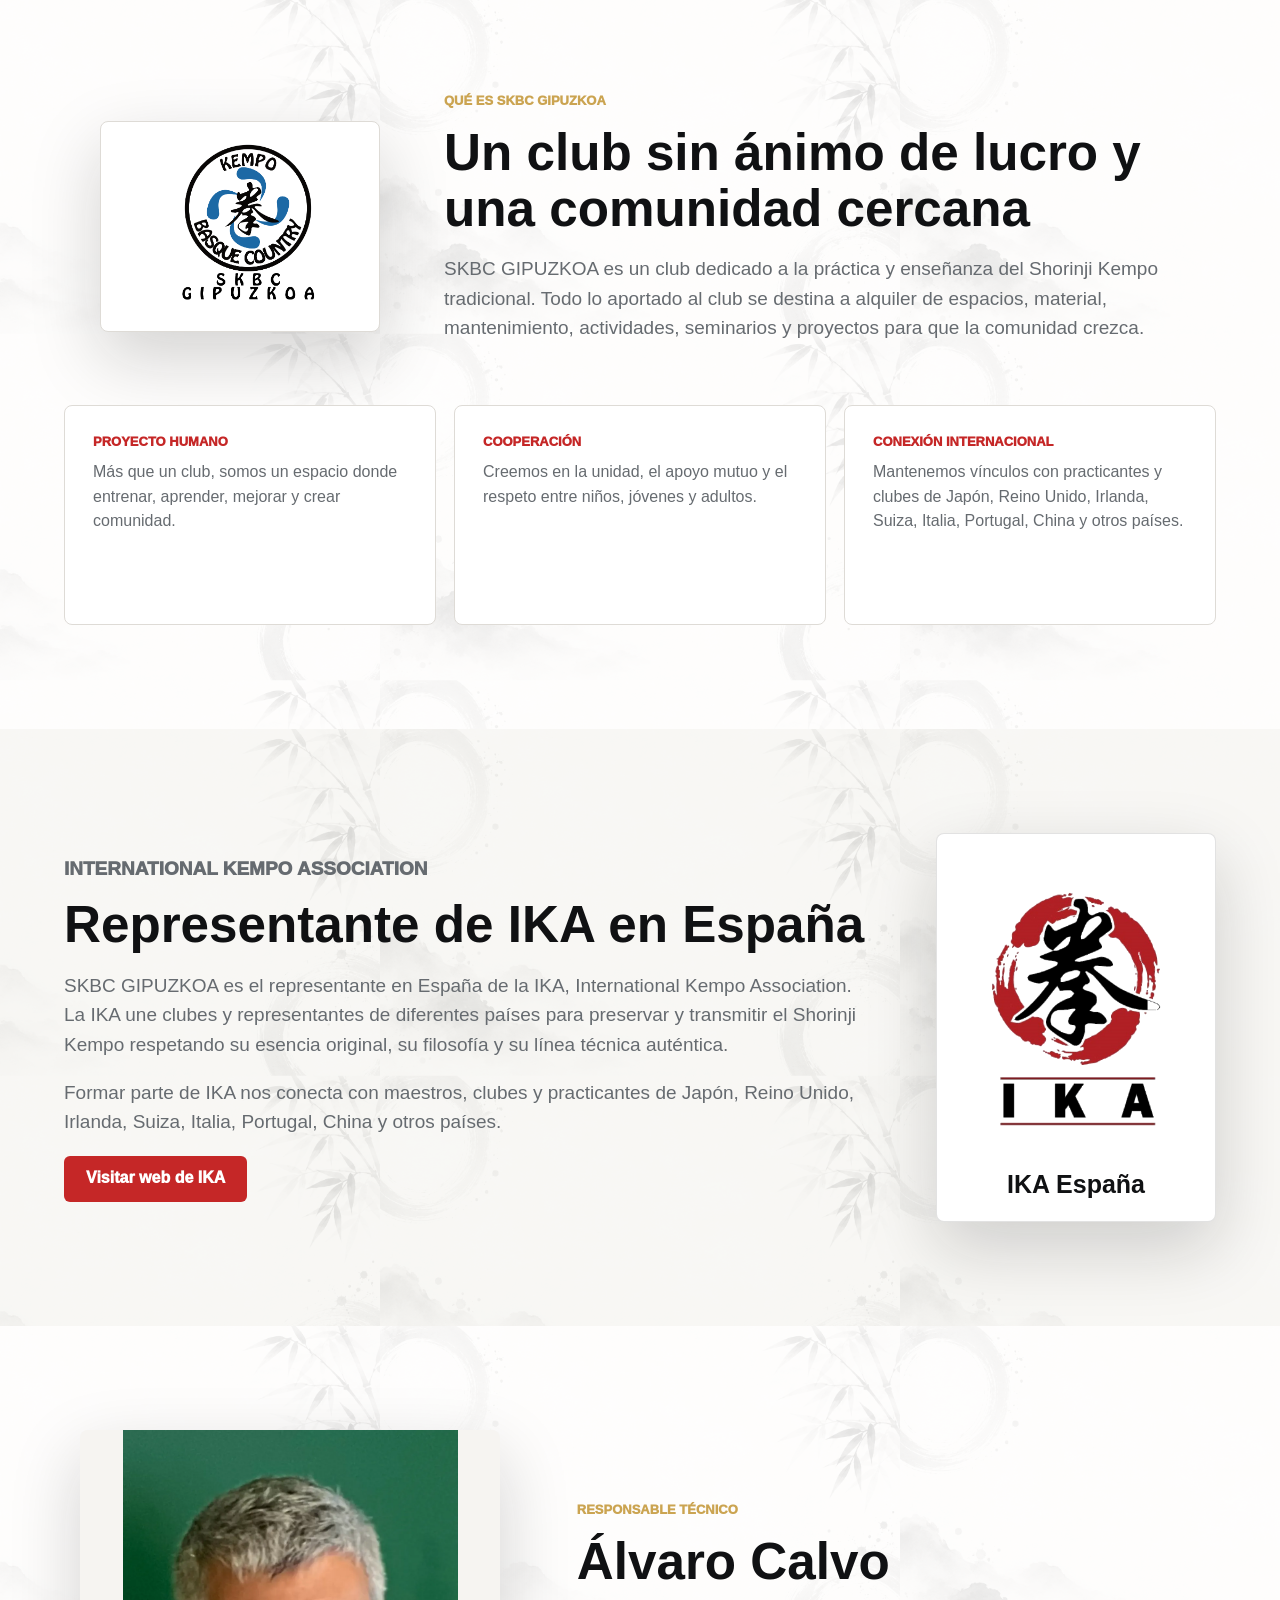
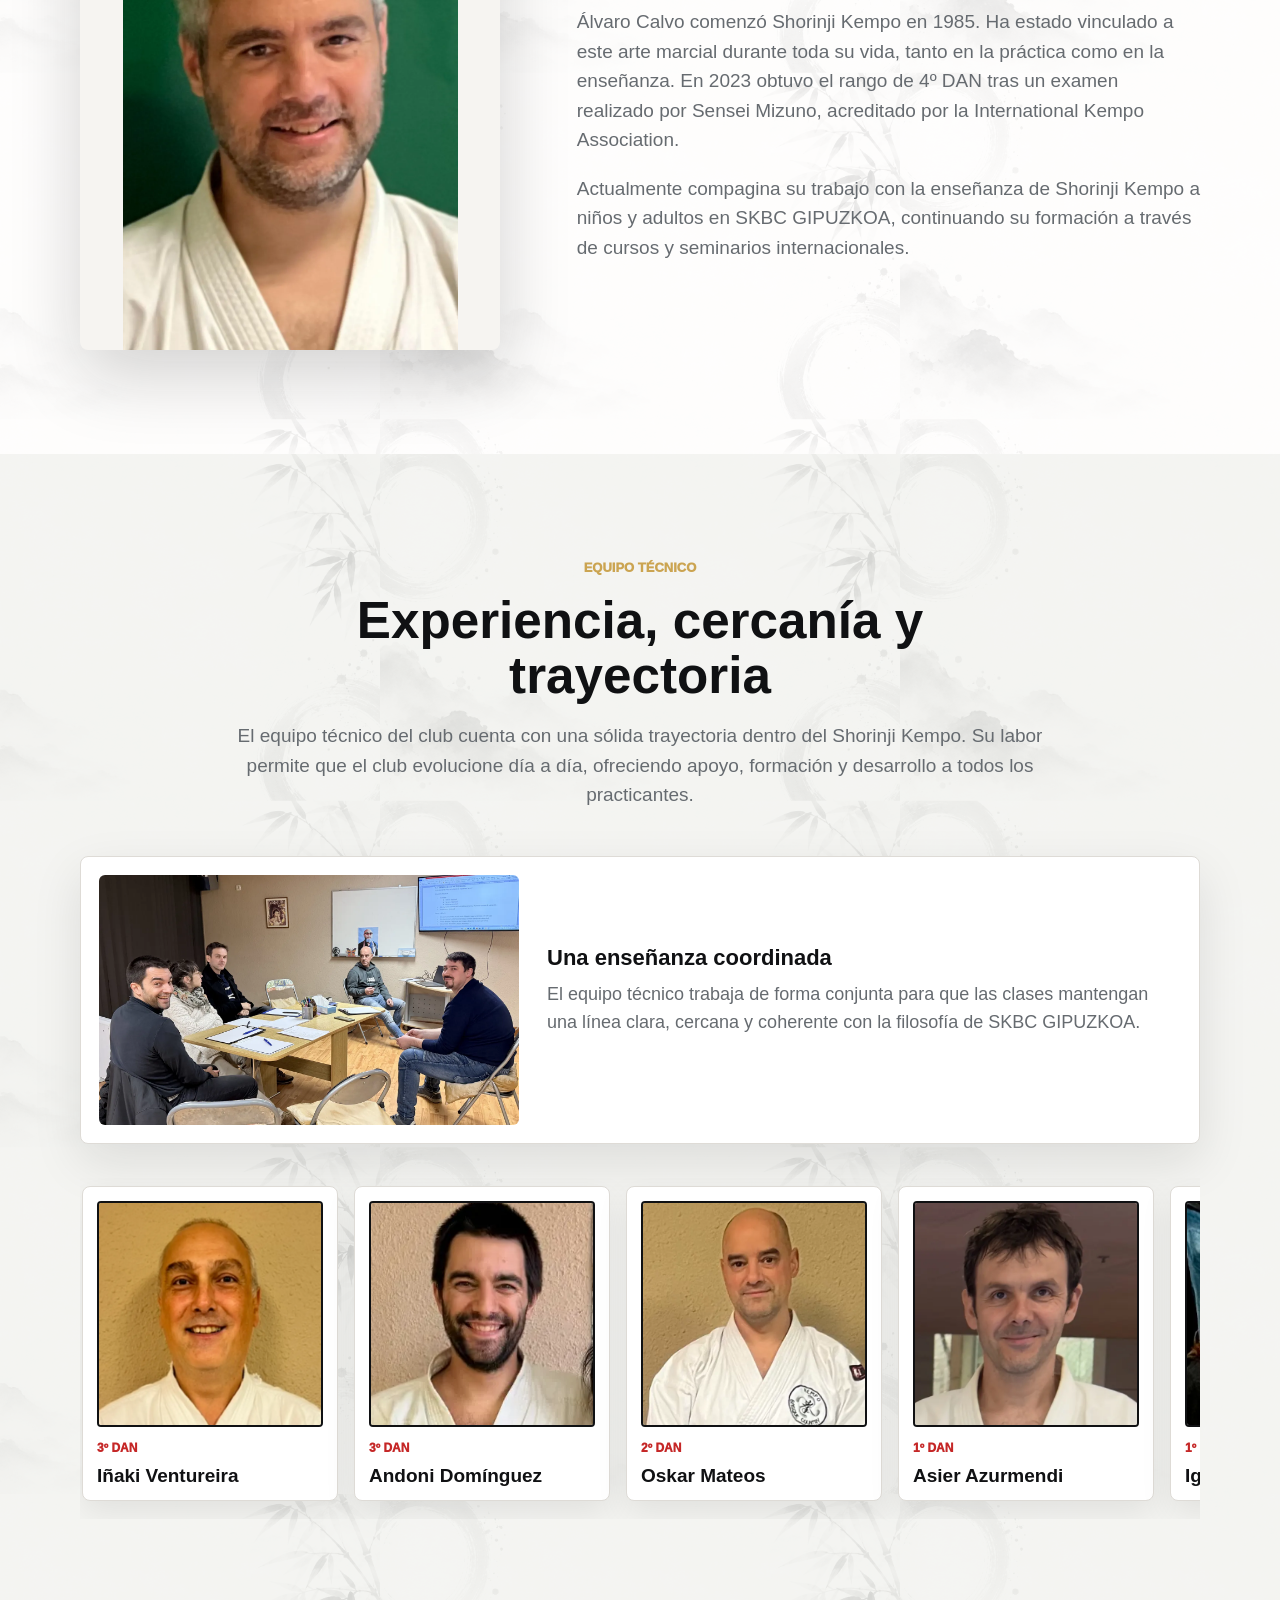
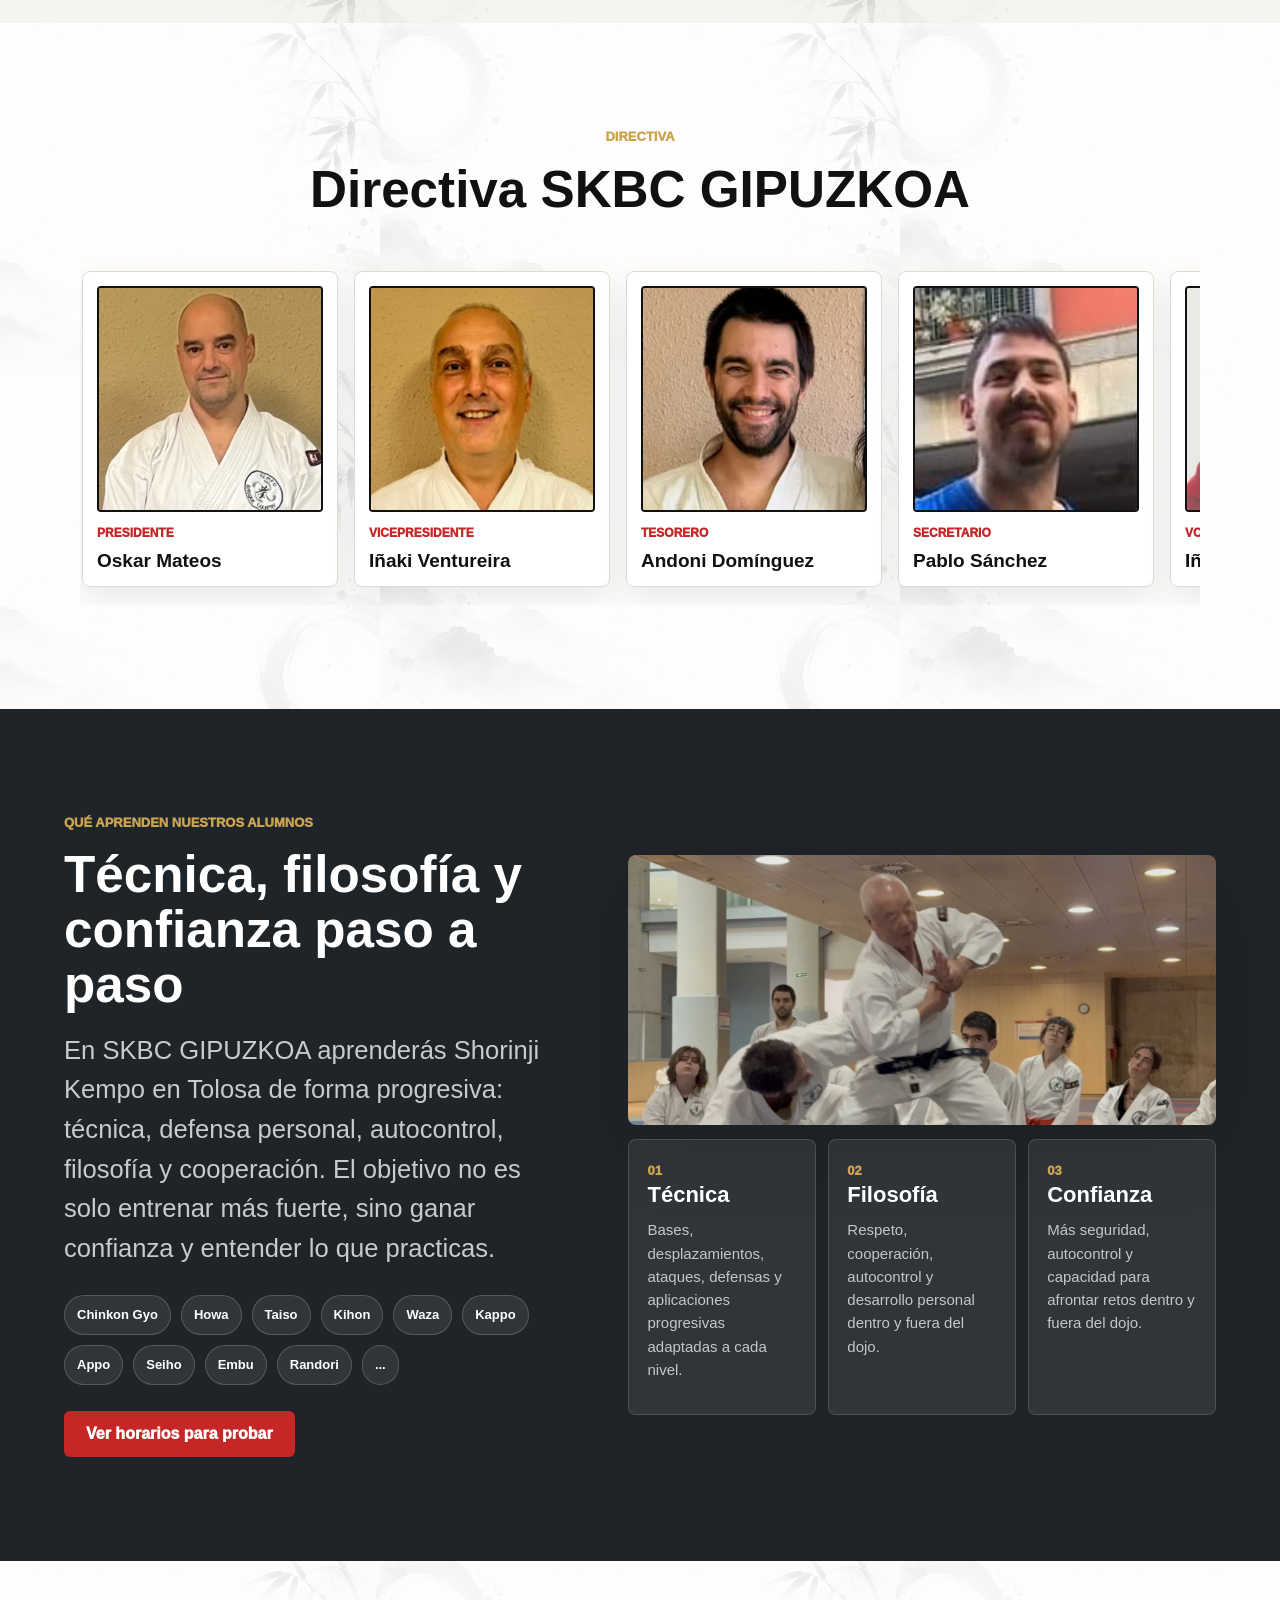
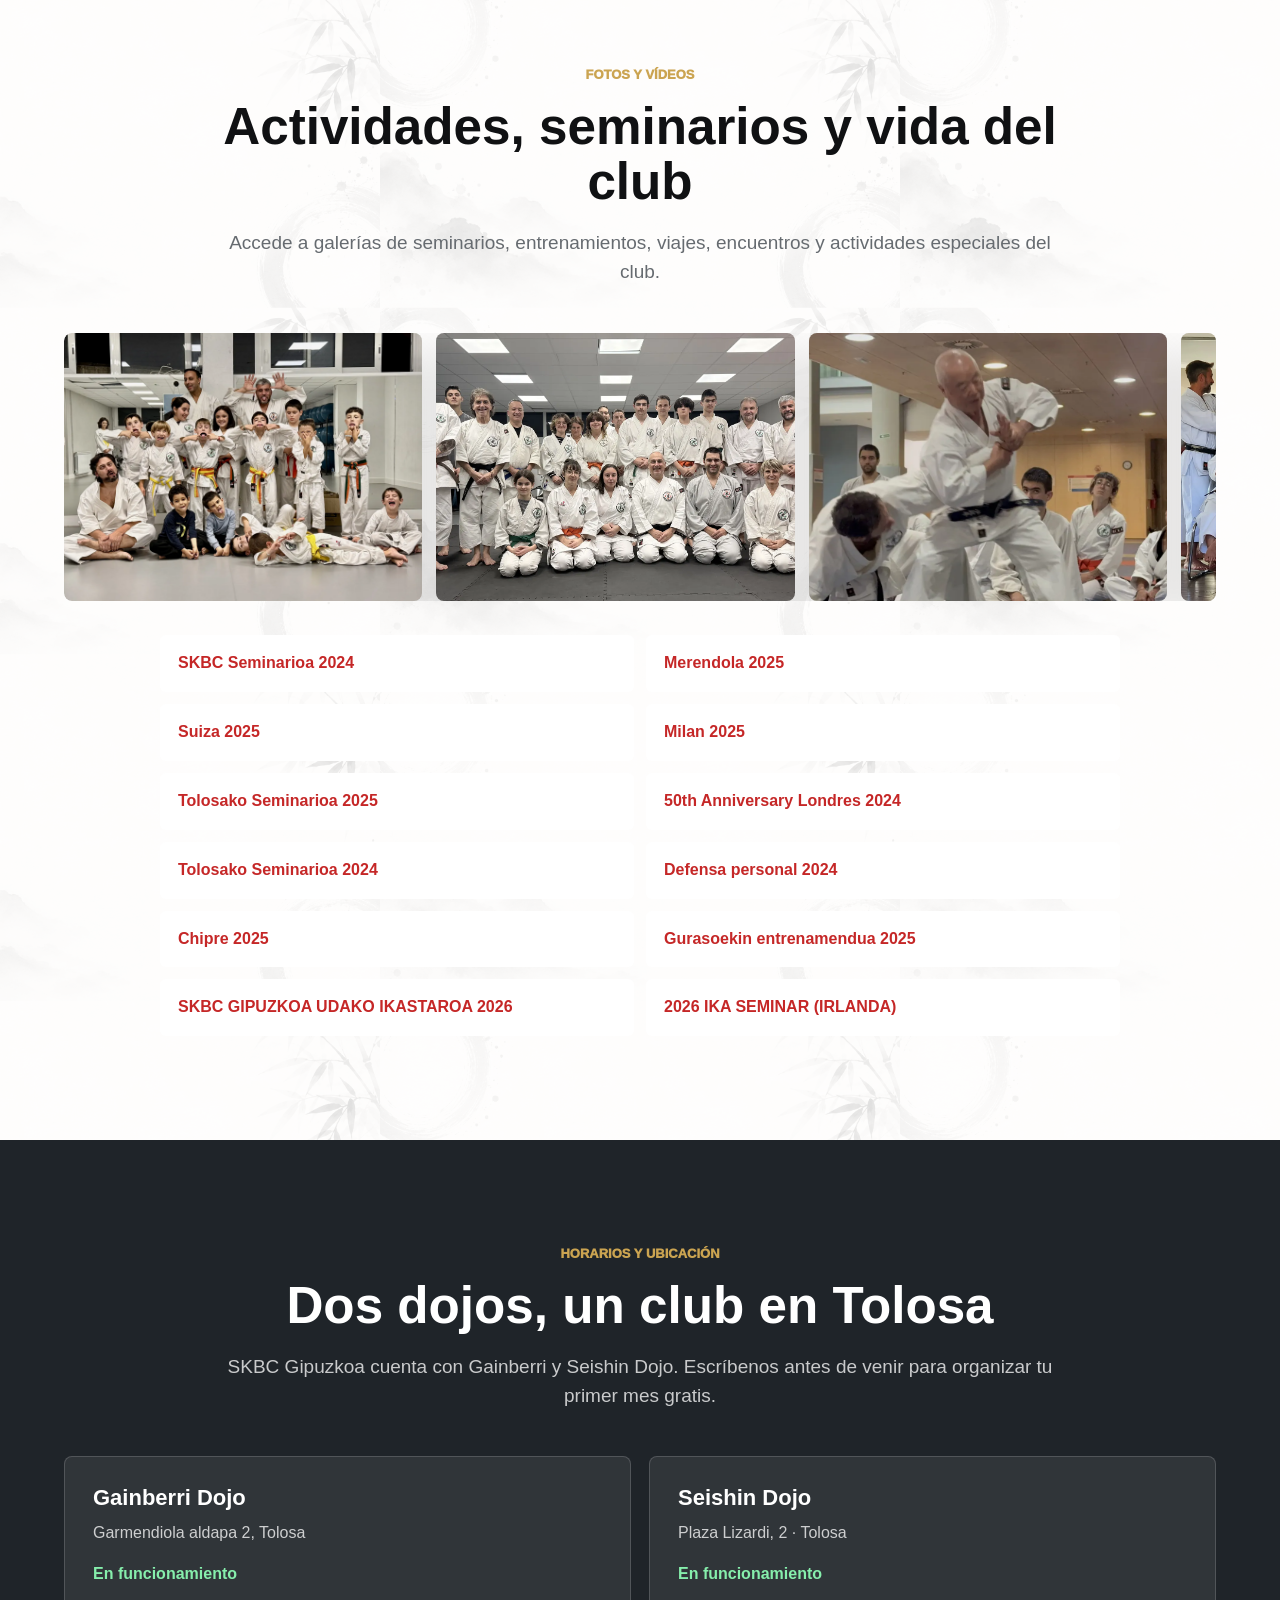
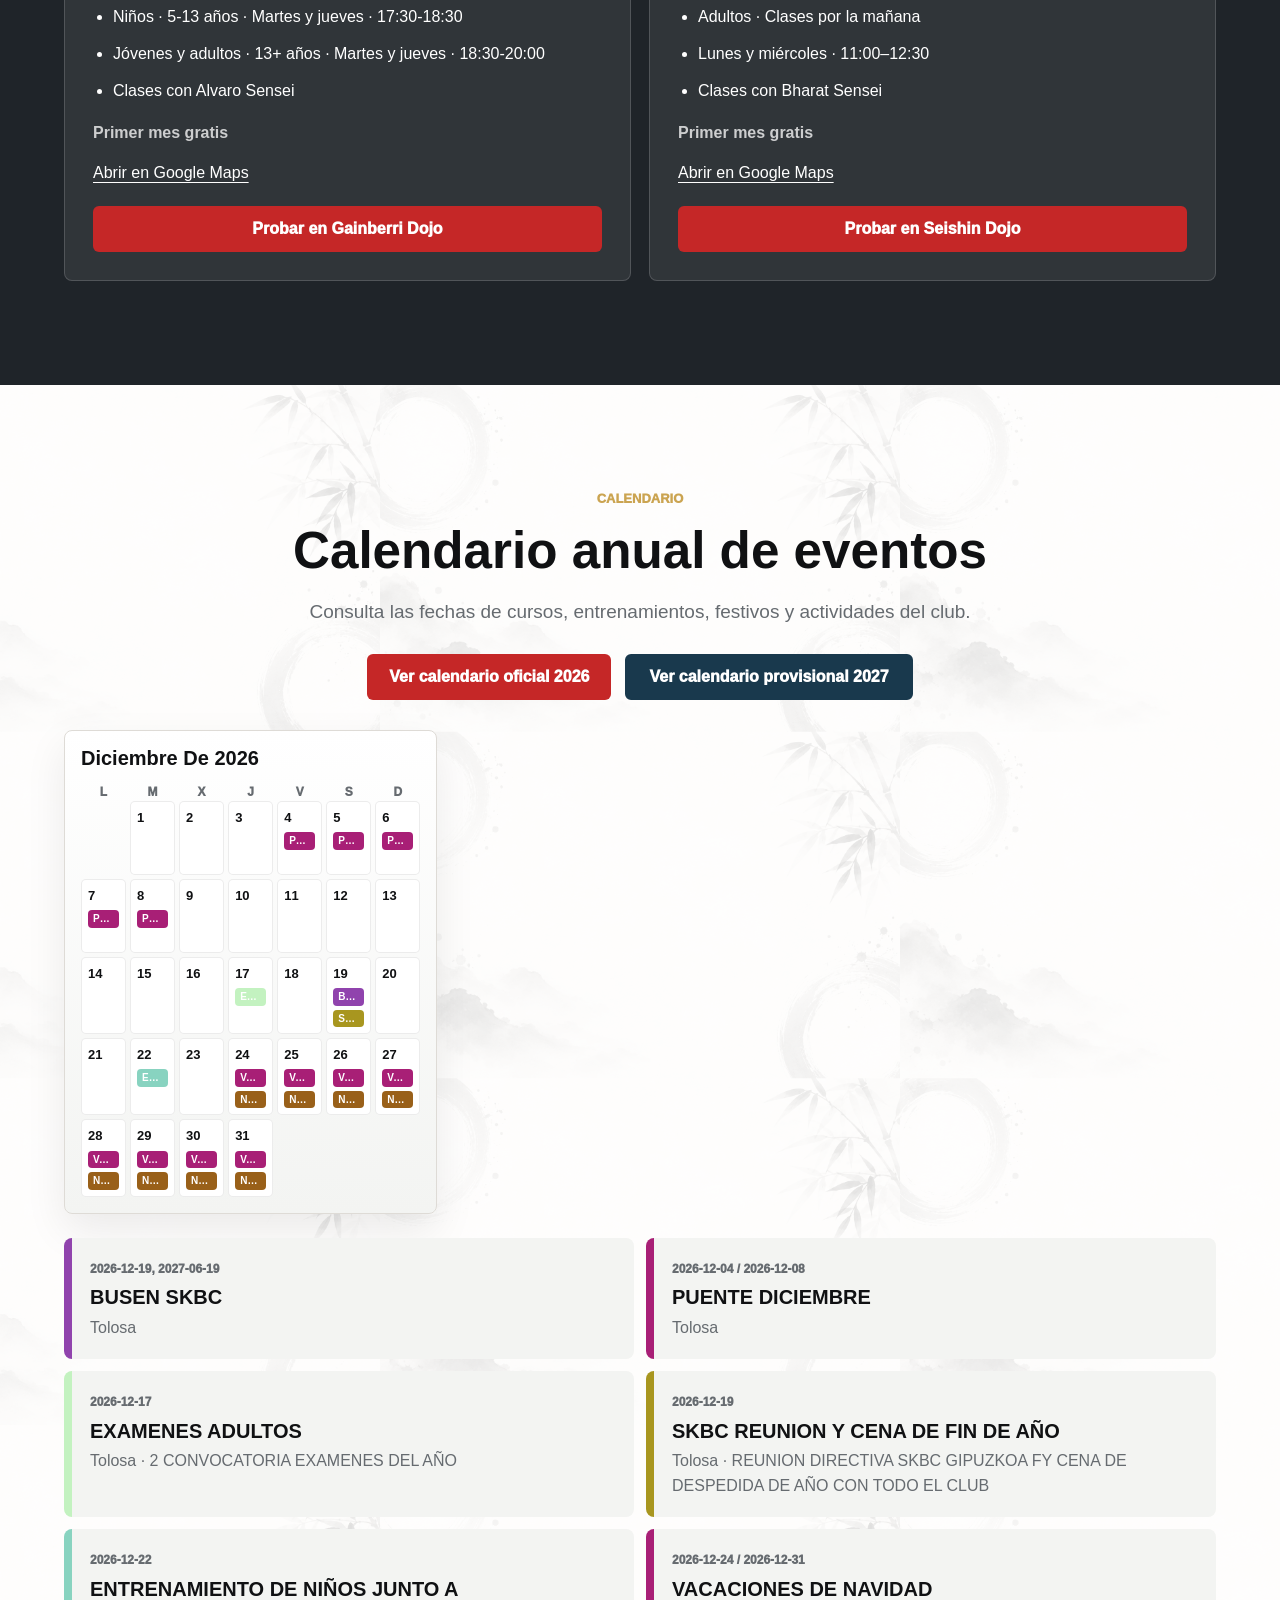
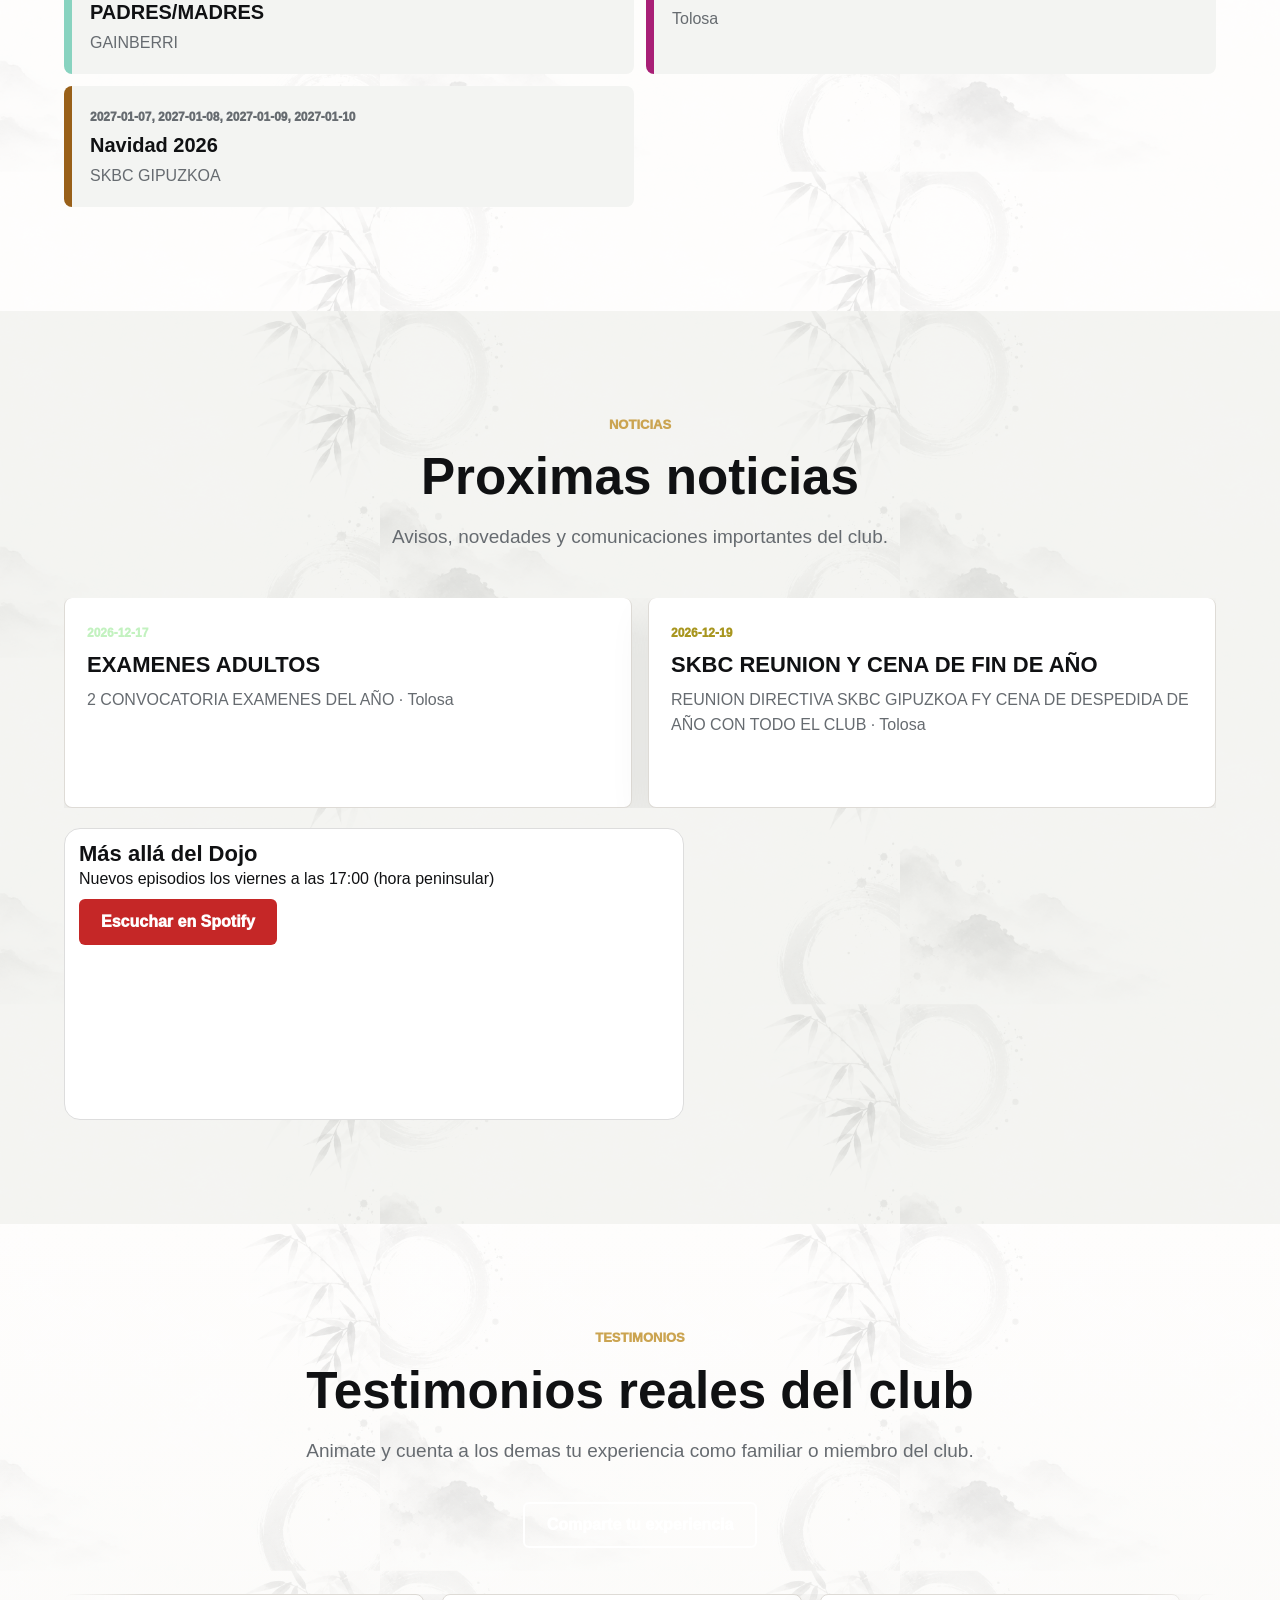
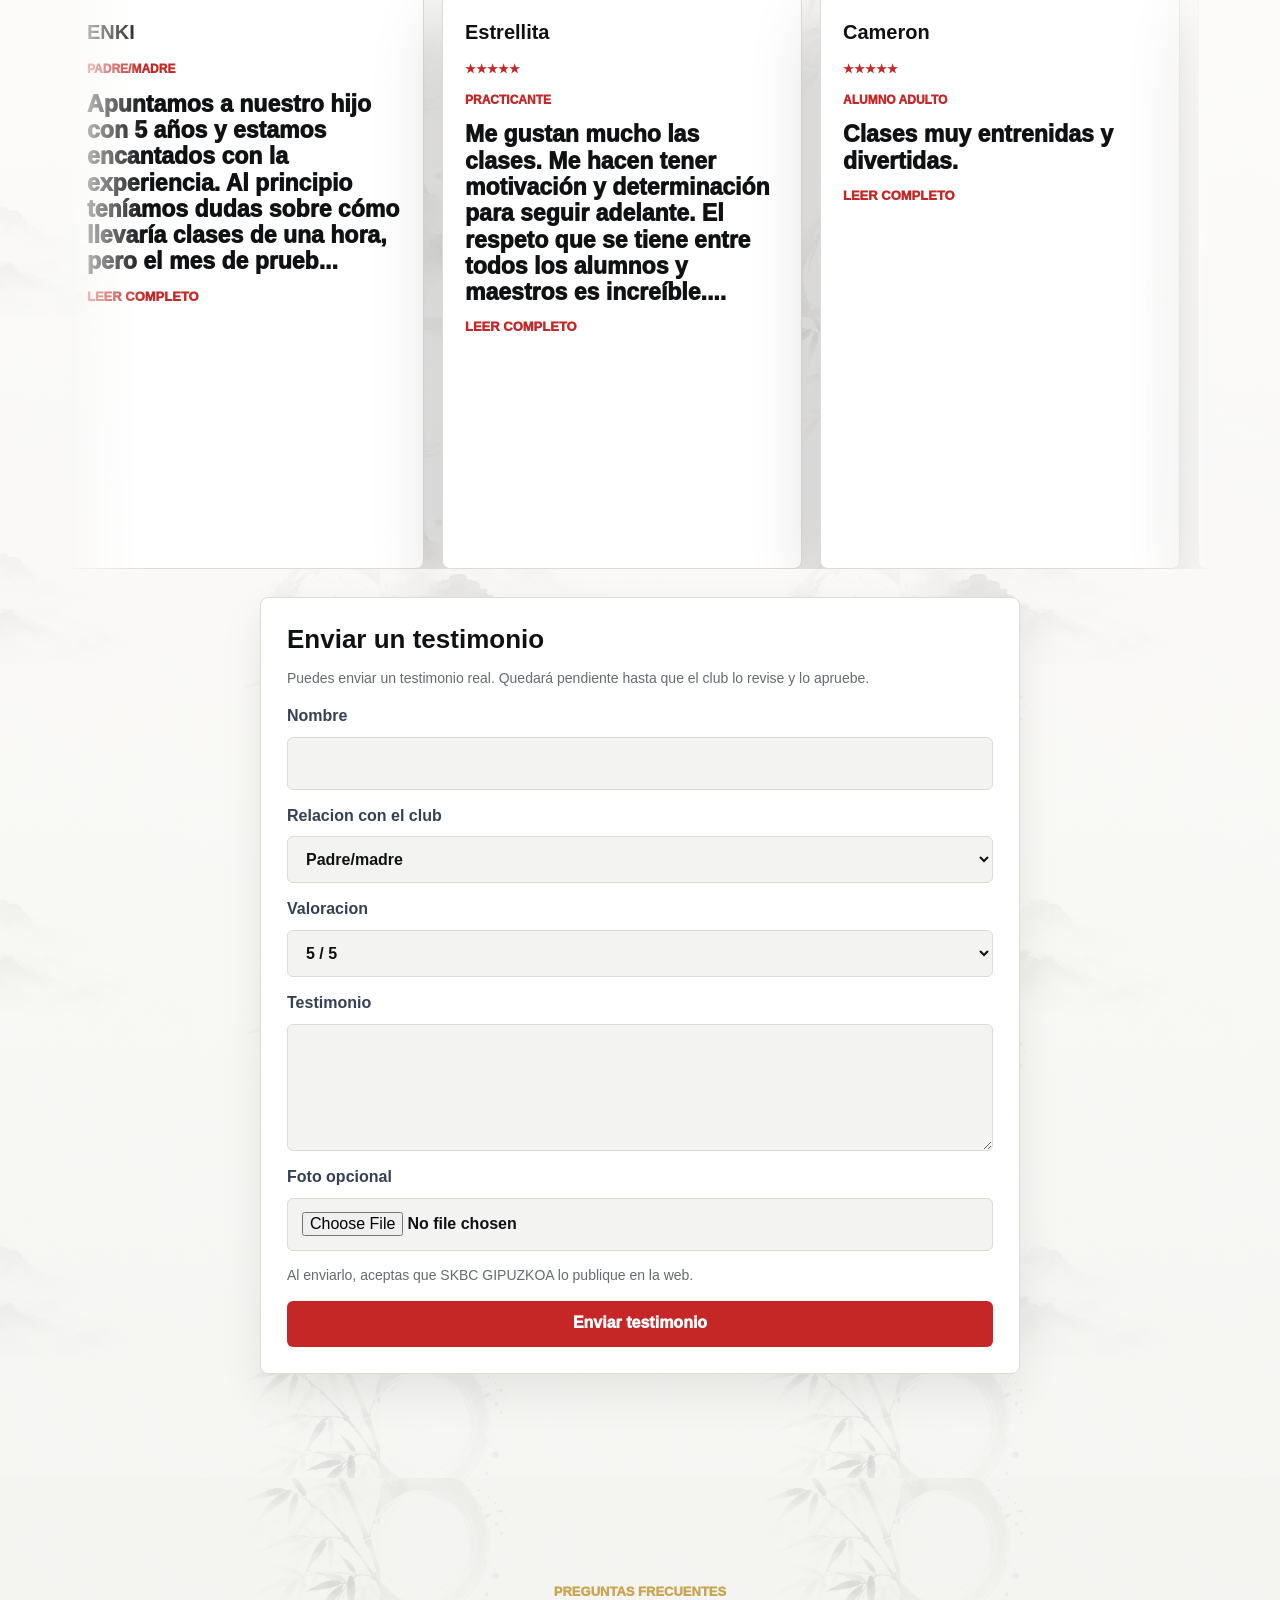
==== commit a2a5c453: "Make the club website store button more prominent" ====
--- a/index.html
+++ b/index.html
@@ -25,7 +25,7 @@
     <link rel="icon" href="assets/logo-skbc.png" />
     <link rel="apple-touch-icon" href="assets/logo-skbc.png" />
     <link rel="preload" as="image" href="assets/optimized/1780955986965-chatgpt-image-8-jun-2026-23-59-12.webp" />
-    <link rel="stylesheet" href="styles.css?v=20261125-acceso-tienda" />
+    <link rel="stylesheet" href="styles.css?v=20261125-boton-tienda" />
     <script type="application/ld+json" id="structured-data">
       {
         "@context": "https://schema.org",
@@ -152,7 +152,7 @@
     <a class="whatsapp-float" data-whatsapp="general" target="_blank" rel="noreferrer"></a>
 
     <script src="calendar-public.js?v=20261106"></script>
-    <script src="app.js?v=20261125-acceso-tienda"></script>
+    <script src="app.js?v=20261125-boton-tienda"></script>
     <script defer src="seasonal-effects.js?v=20261019-layered-piles"></script>
   </body>
 </html>
--- a/styles.css
+++ b/styles.css
@@ -4124,4 +4124,25 @@
 .merch-clothing-catalog:empty { display: none; }
 .merch-clothing-catalog:not(:empty) { margin-block-start: 0.75rem; }
 
-.merch-store-entry > .button { justify-self: start; align-self: center; text-align: center; }
+.merch-store-entry .merch-store-cta {
+  justify-self: start;
+  align-self: center;
+  display: inline-flex;
+  align-items: center;
+  justify-content: space-between;
+  gap: 16px;
+  min-height: 64px;
+  max-width: 100%;
+  padding: 10px 13px 10px 22px;
+  border: 1px solid #8e1520;
+  border-radius: 14px;
+  background: linear-gradient(120deg, #b81d2a, #911624);
+  box-shadow: 0 9px 22px #92162436;
+  color: #fff;
+  font-size: clamp(16px, 2.2vw, 19px);
+  font-weight: 800;
+  text-align: left;
+}
+.merch-store-entry .merch-store-cta:hover { background: #861320; box-shadow: 0 10px 24px #92162455; }
+.merch-store-entry .merch-store-cta:focus-visible { outline: 3px solid #174d77; outline-offset: 4px; }
+.merch-store-arrow { display: grid; place-items: center; flex: 0 0 37px; width: 37px; height: 37px; border-radius: 50%; background: #ffffff24; font-size: 24px; }
